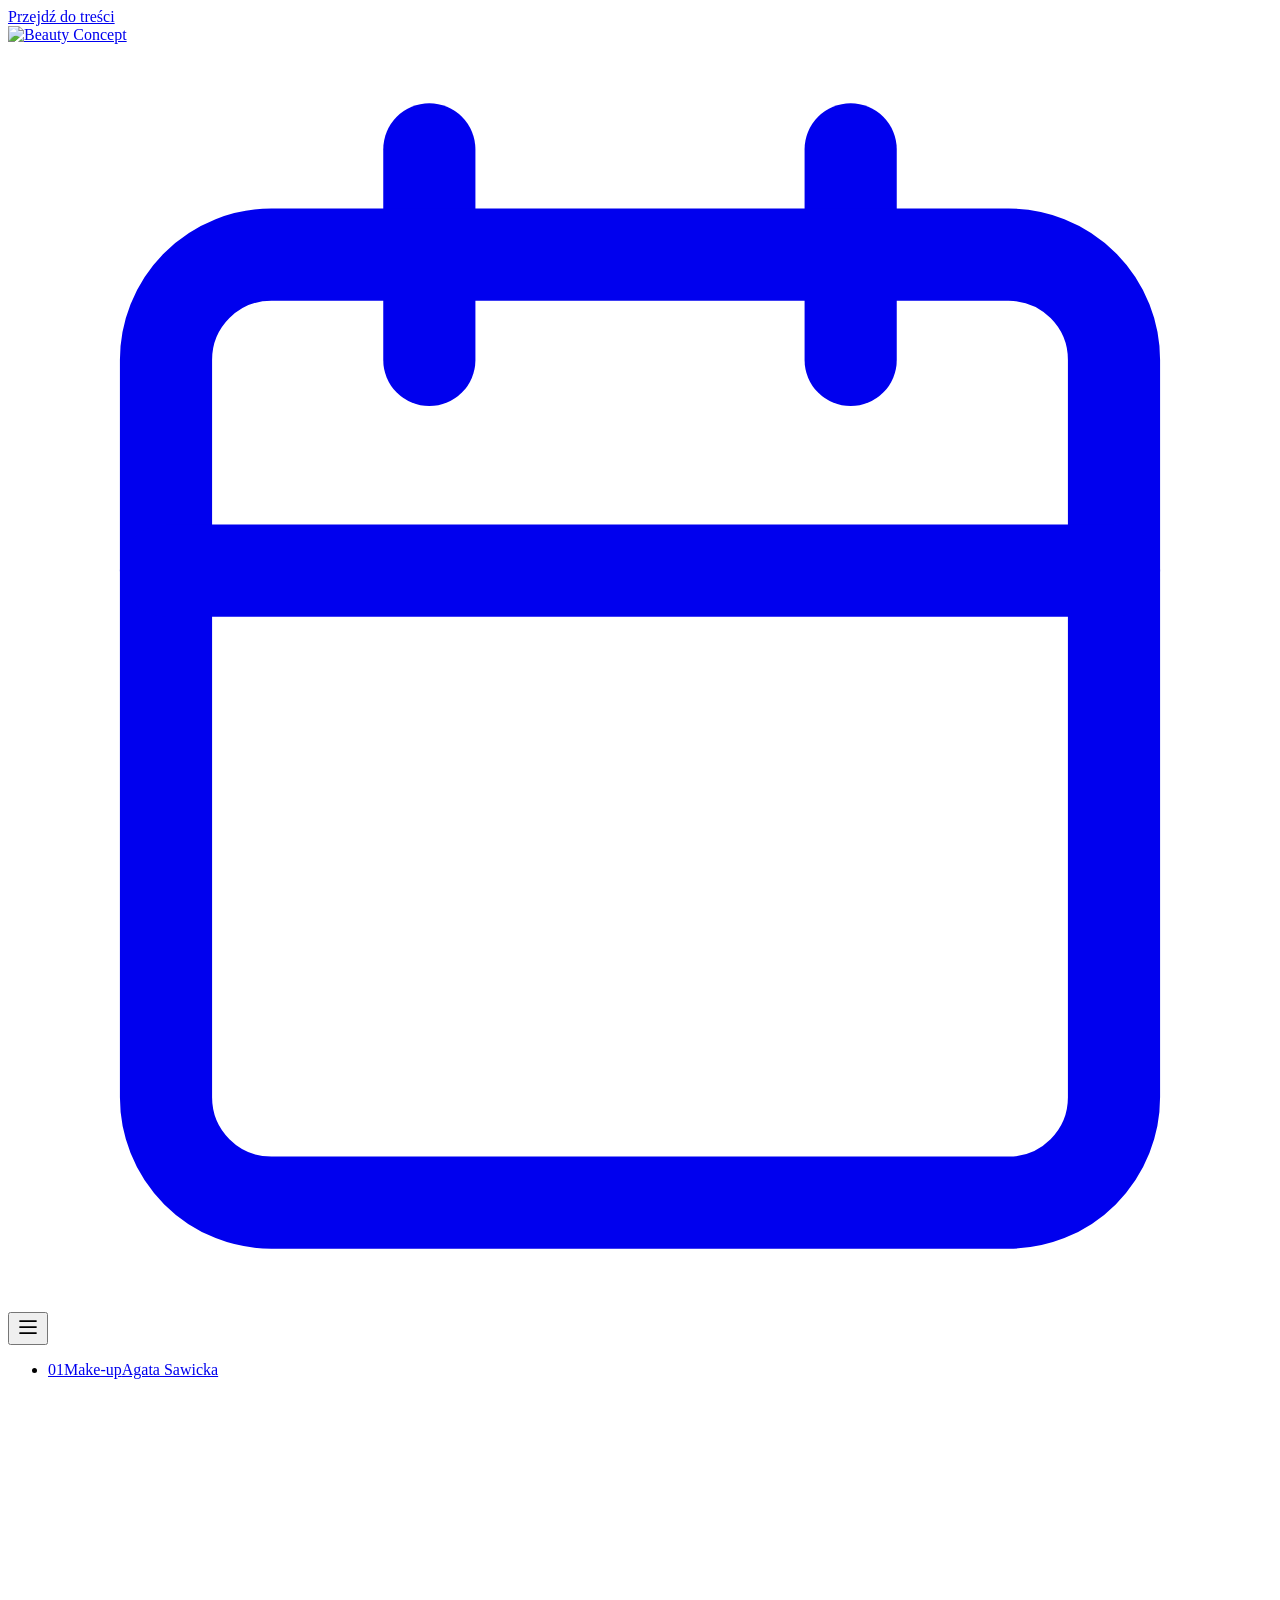
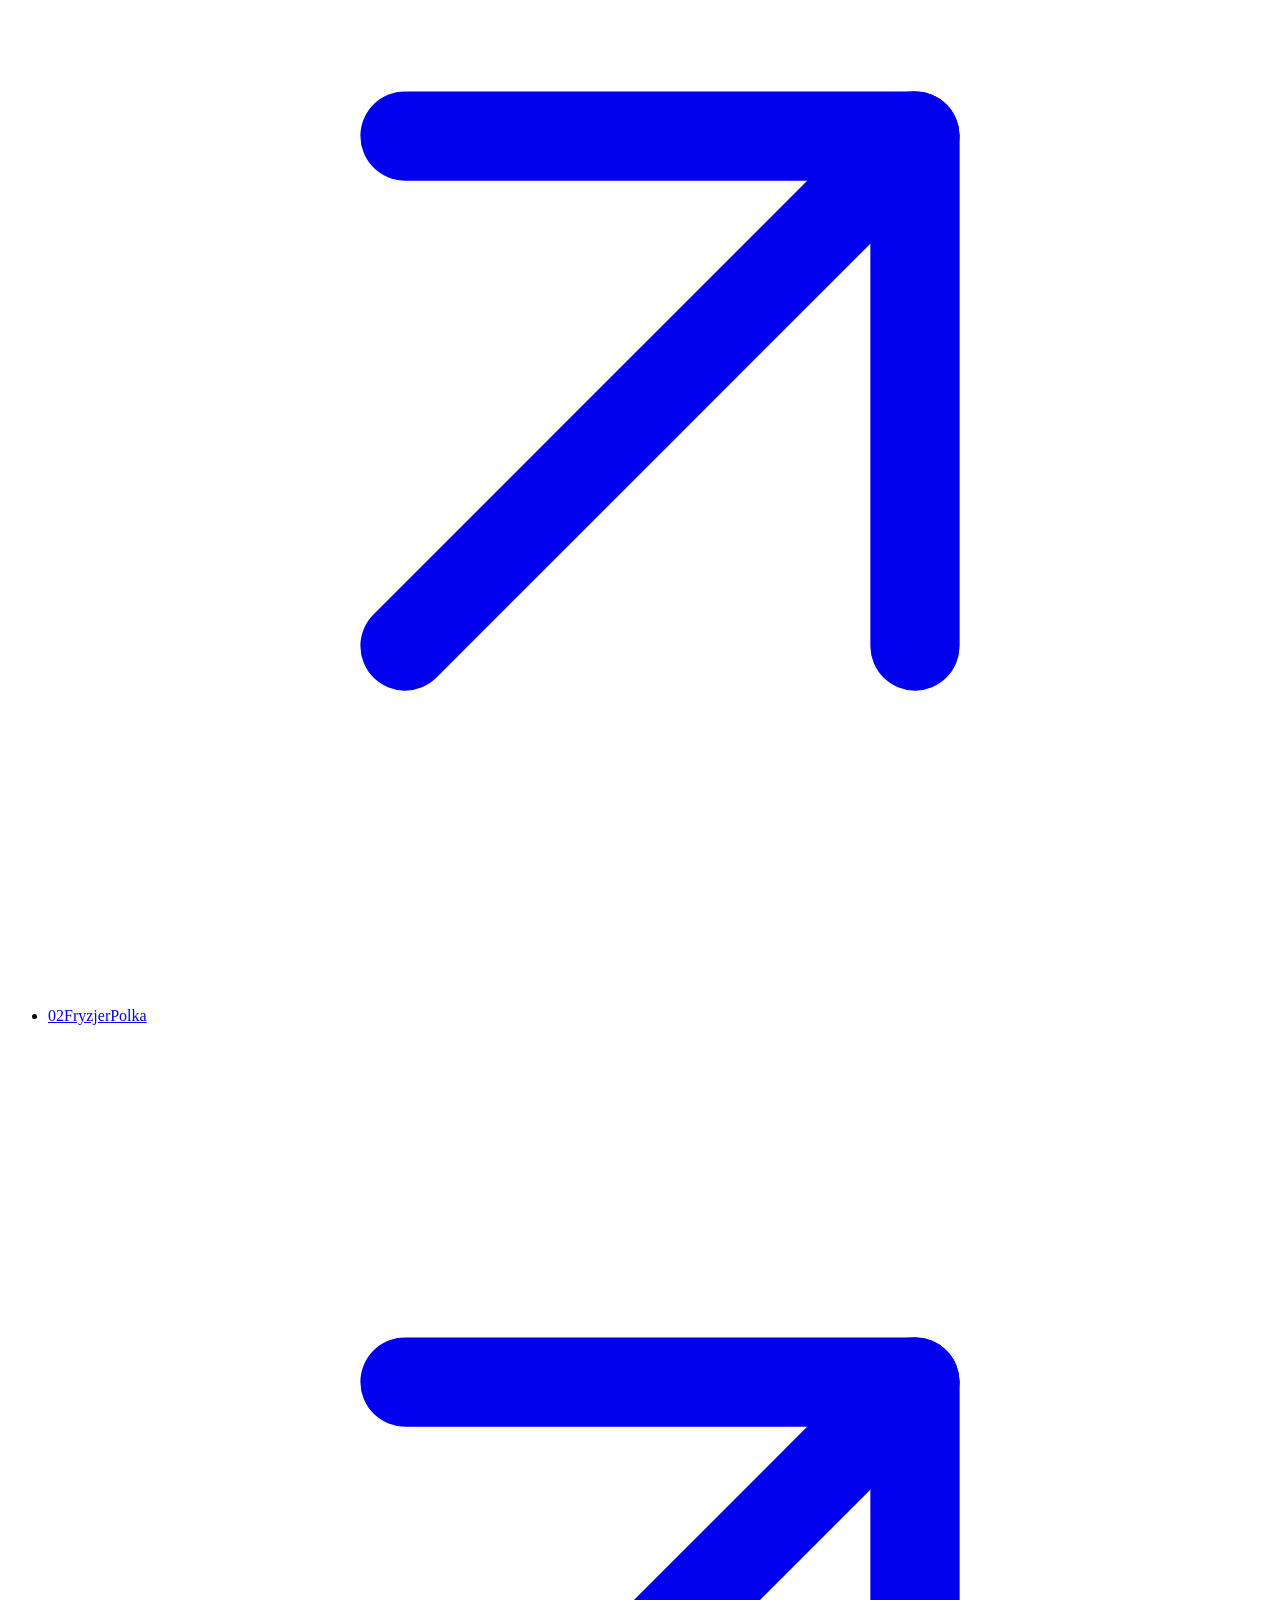
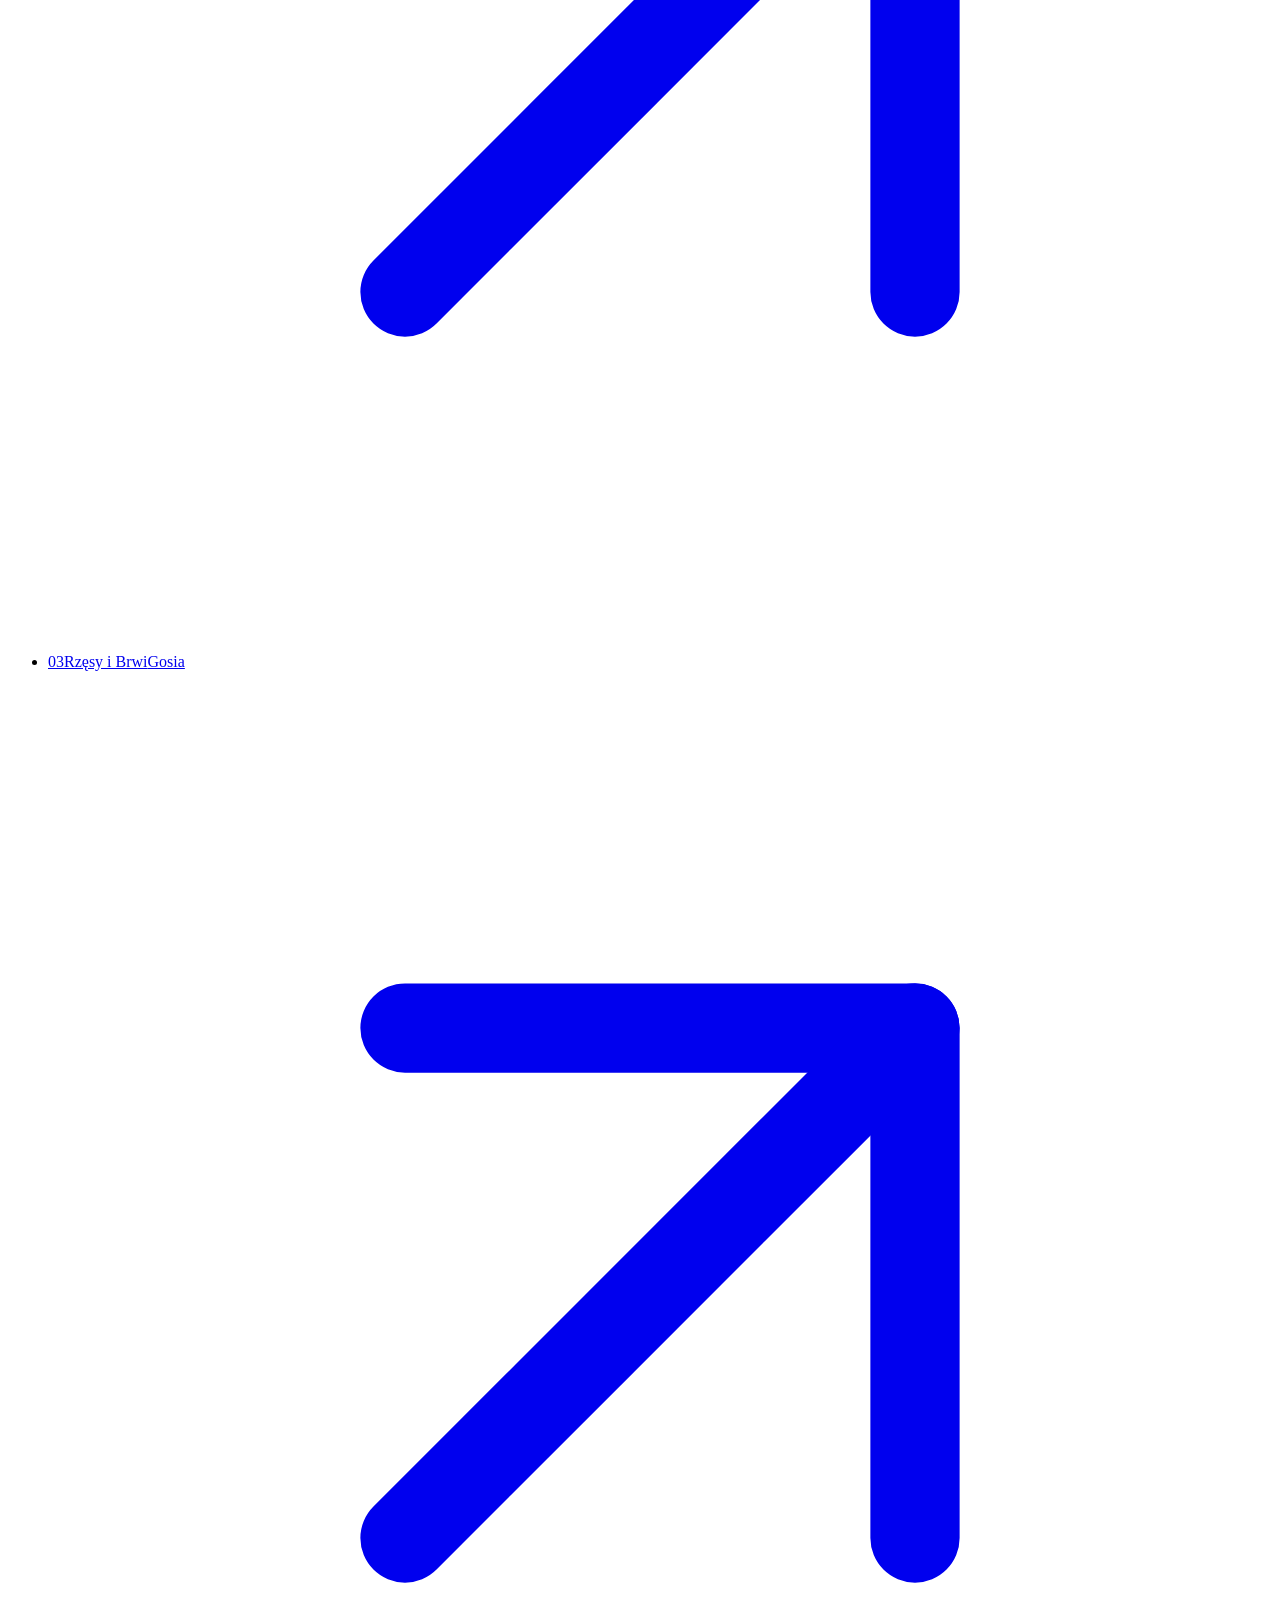
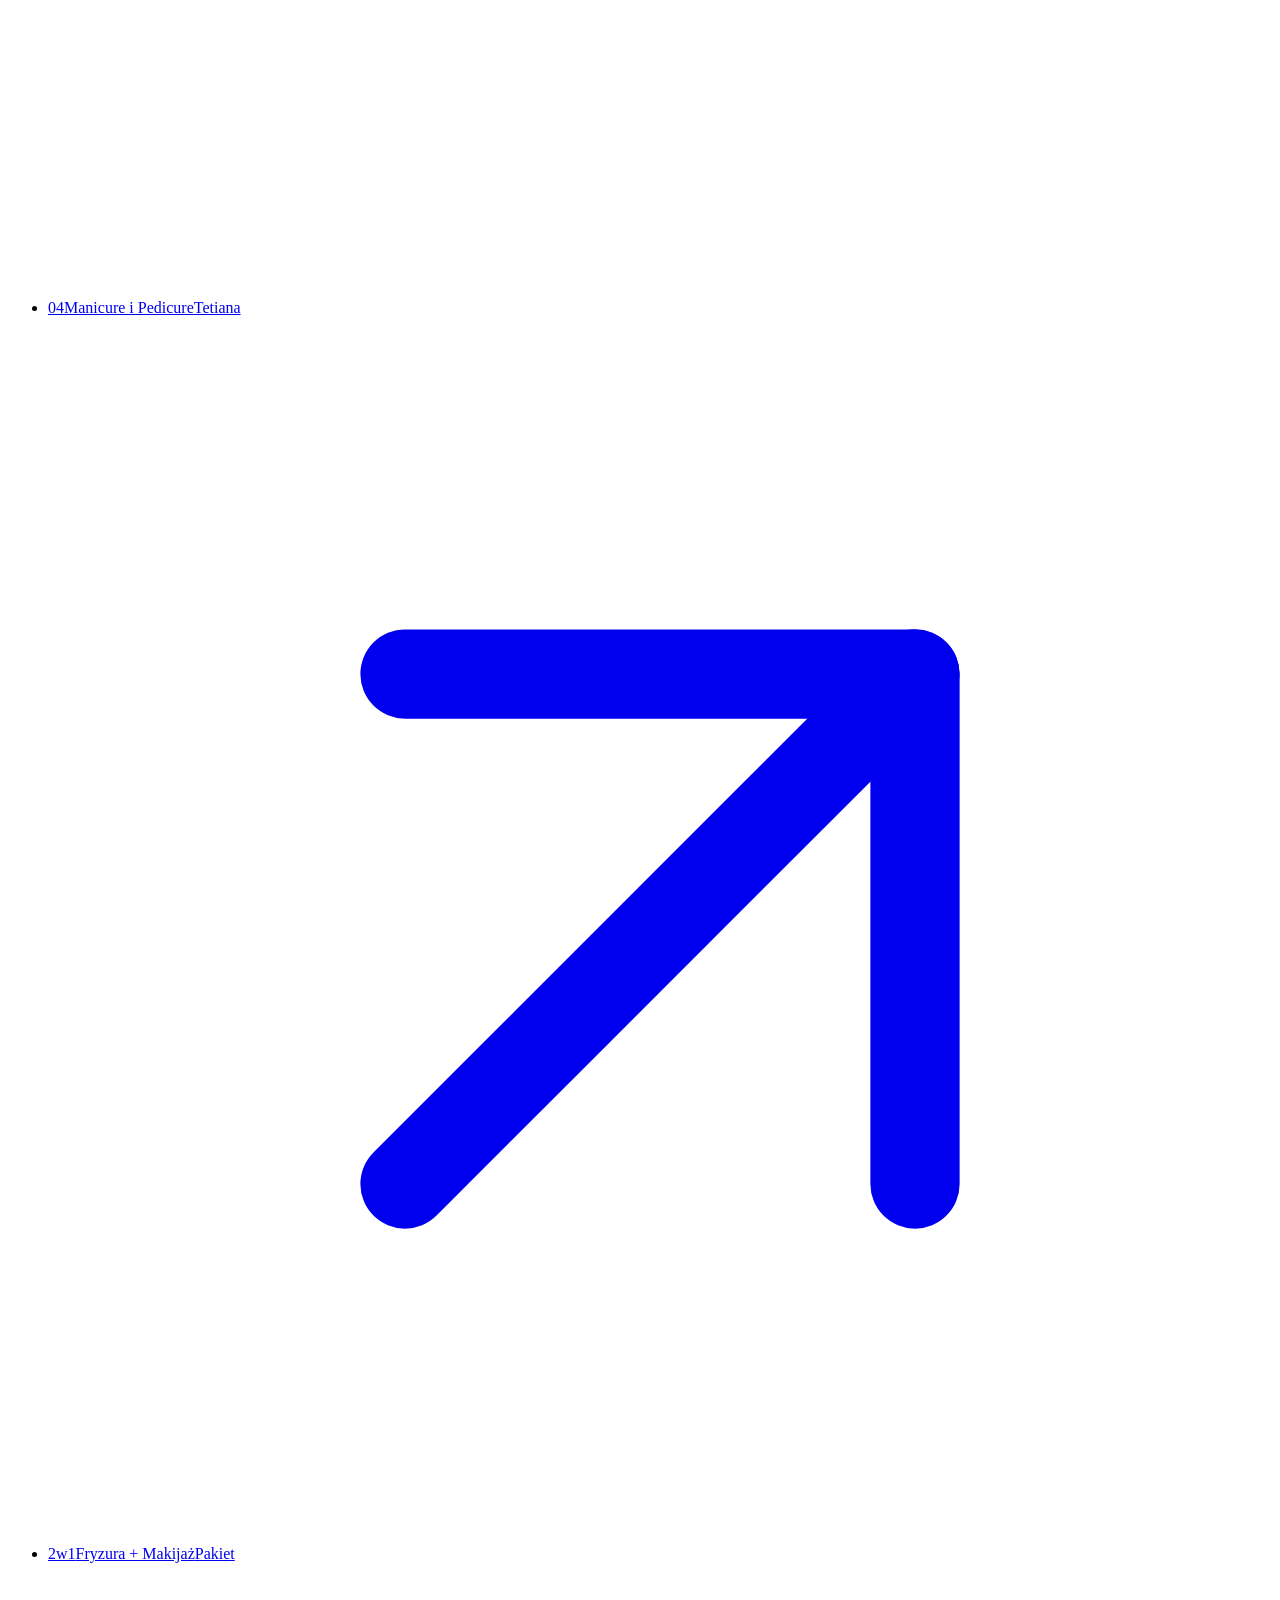
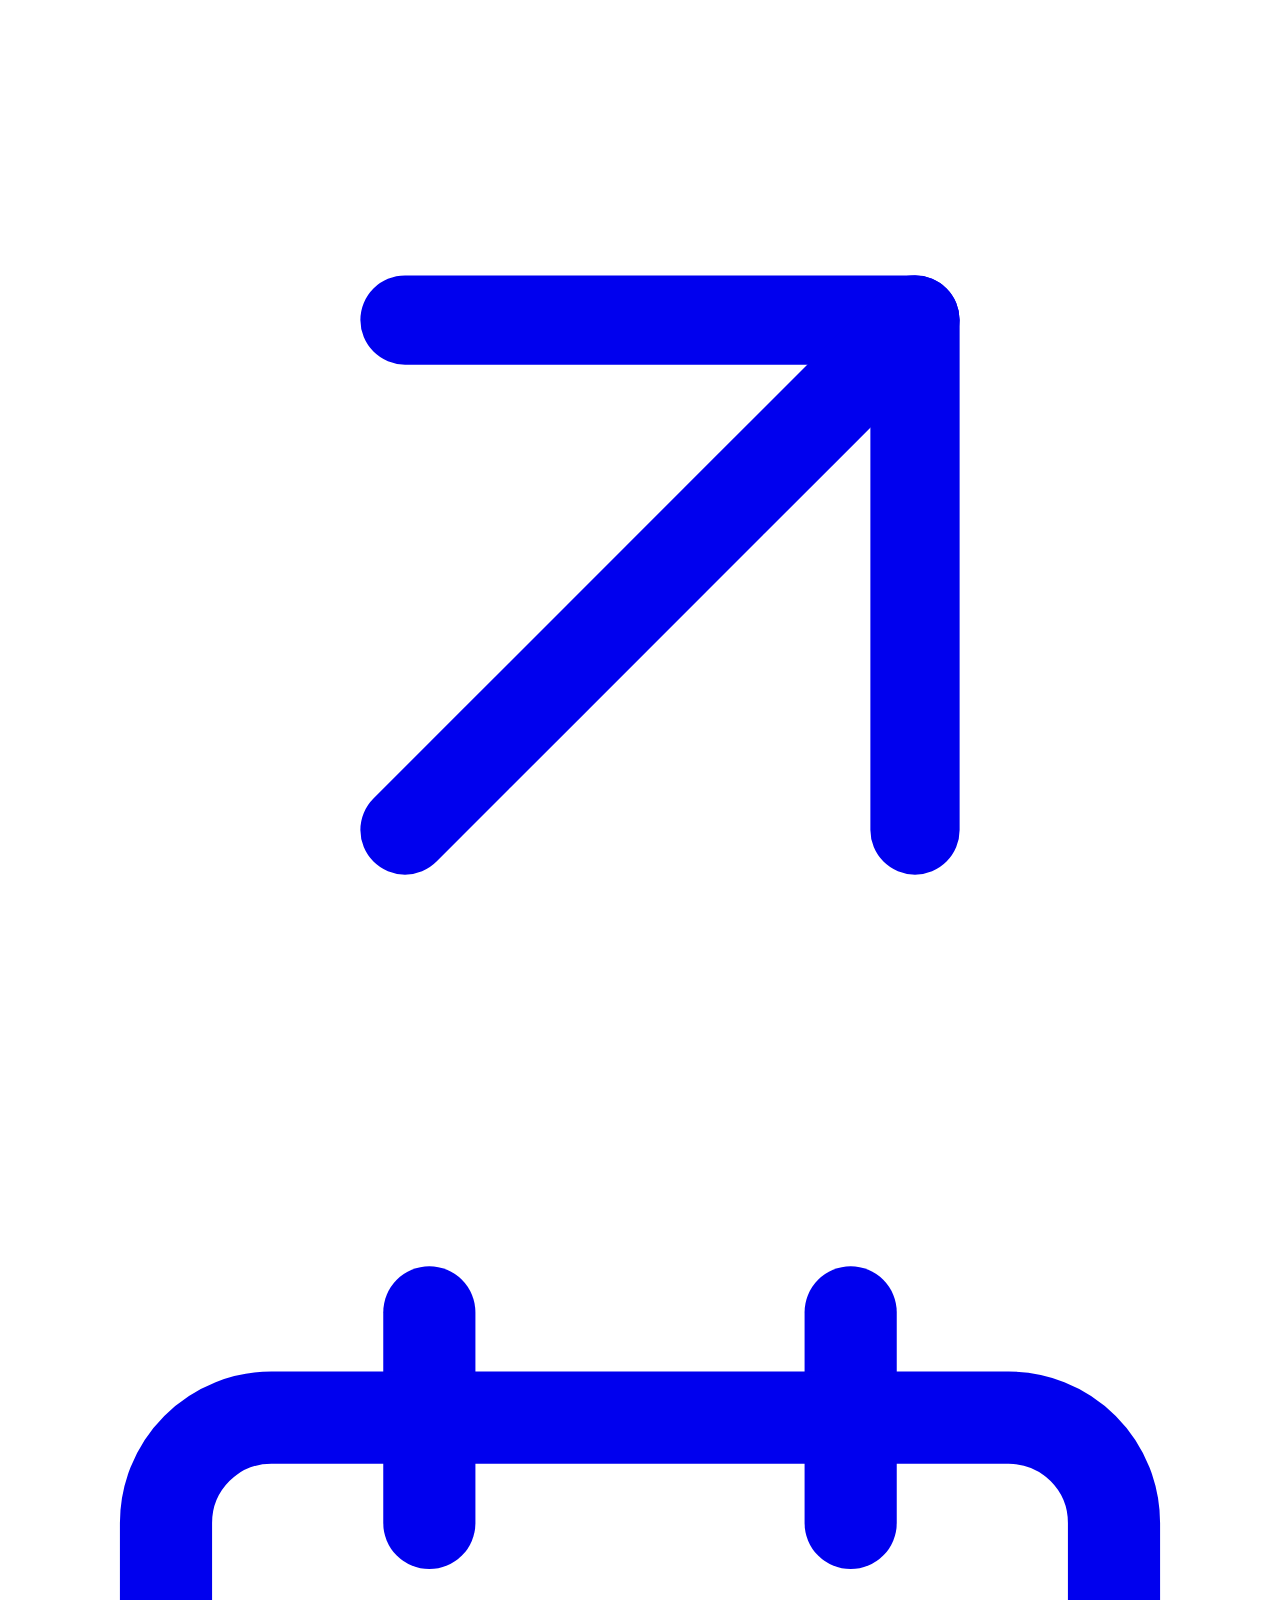
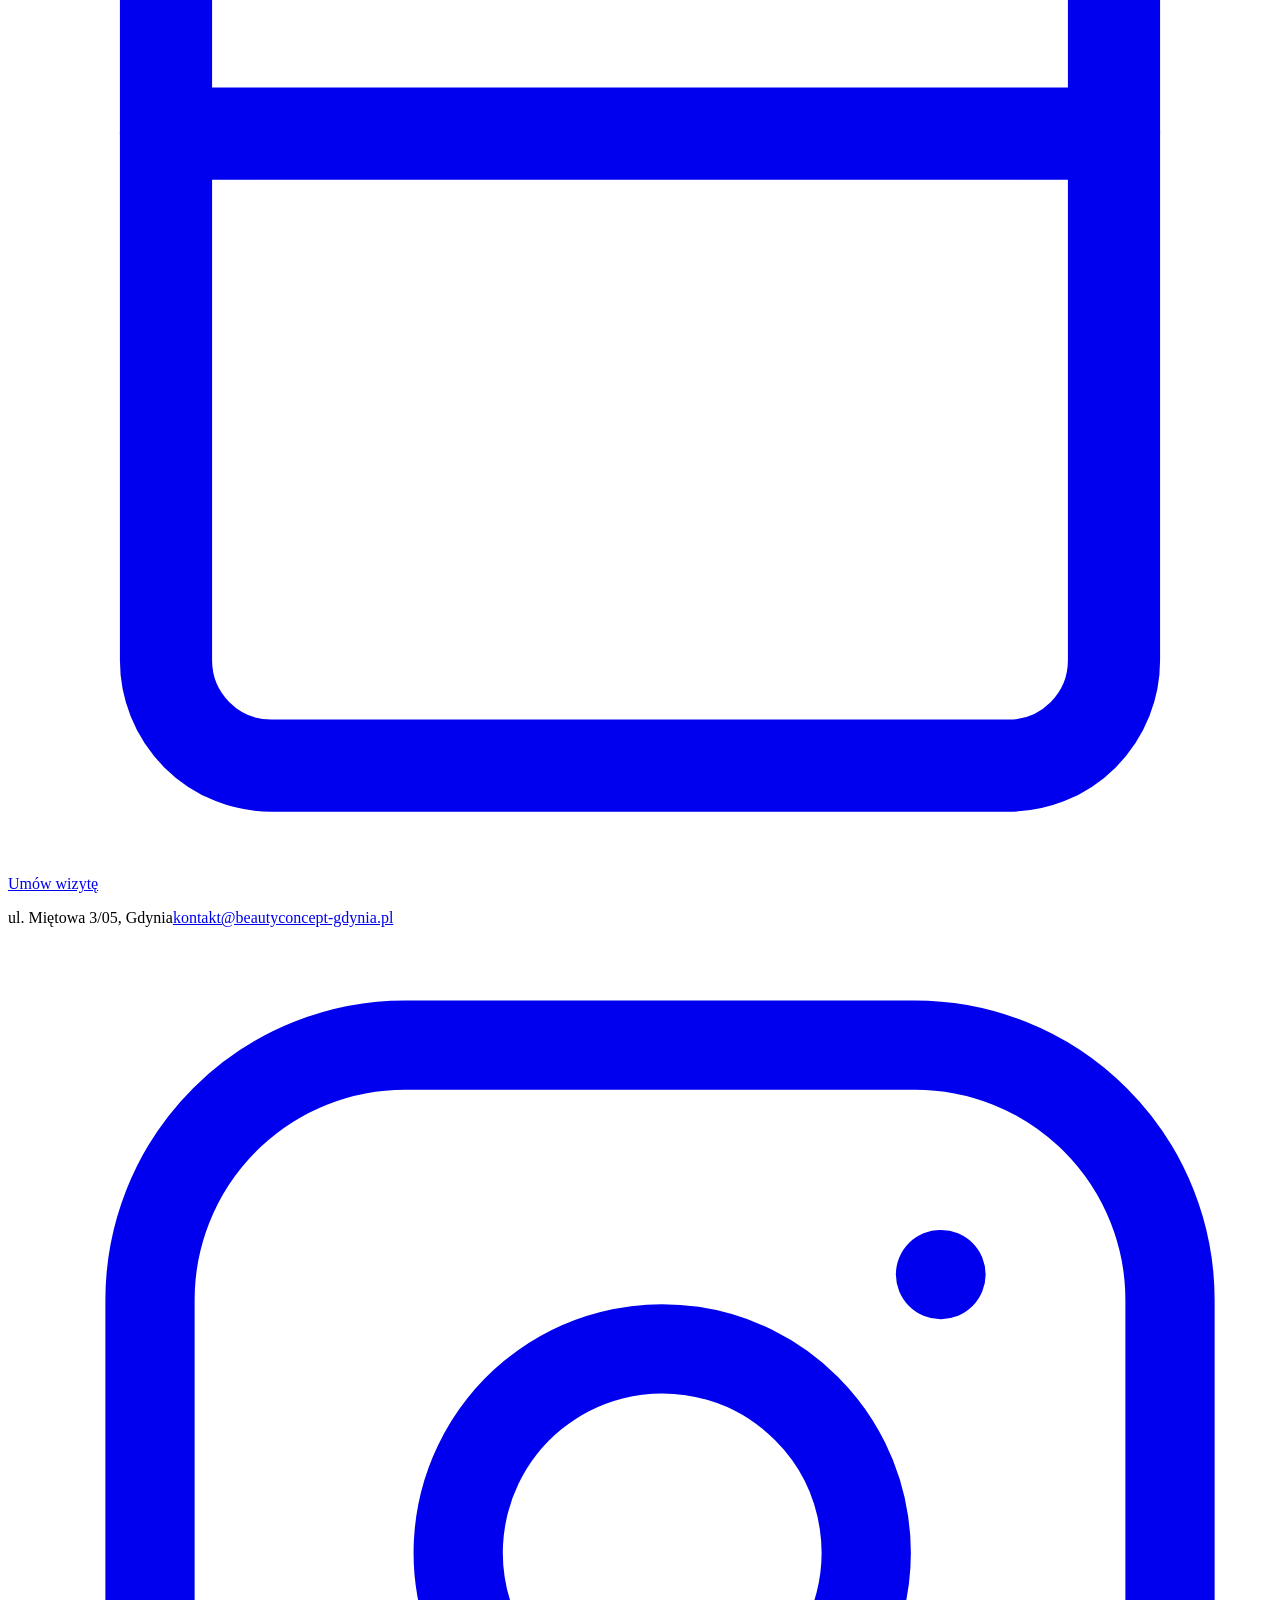
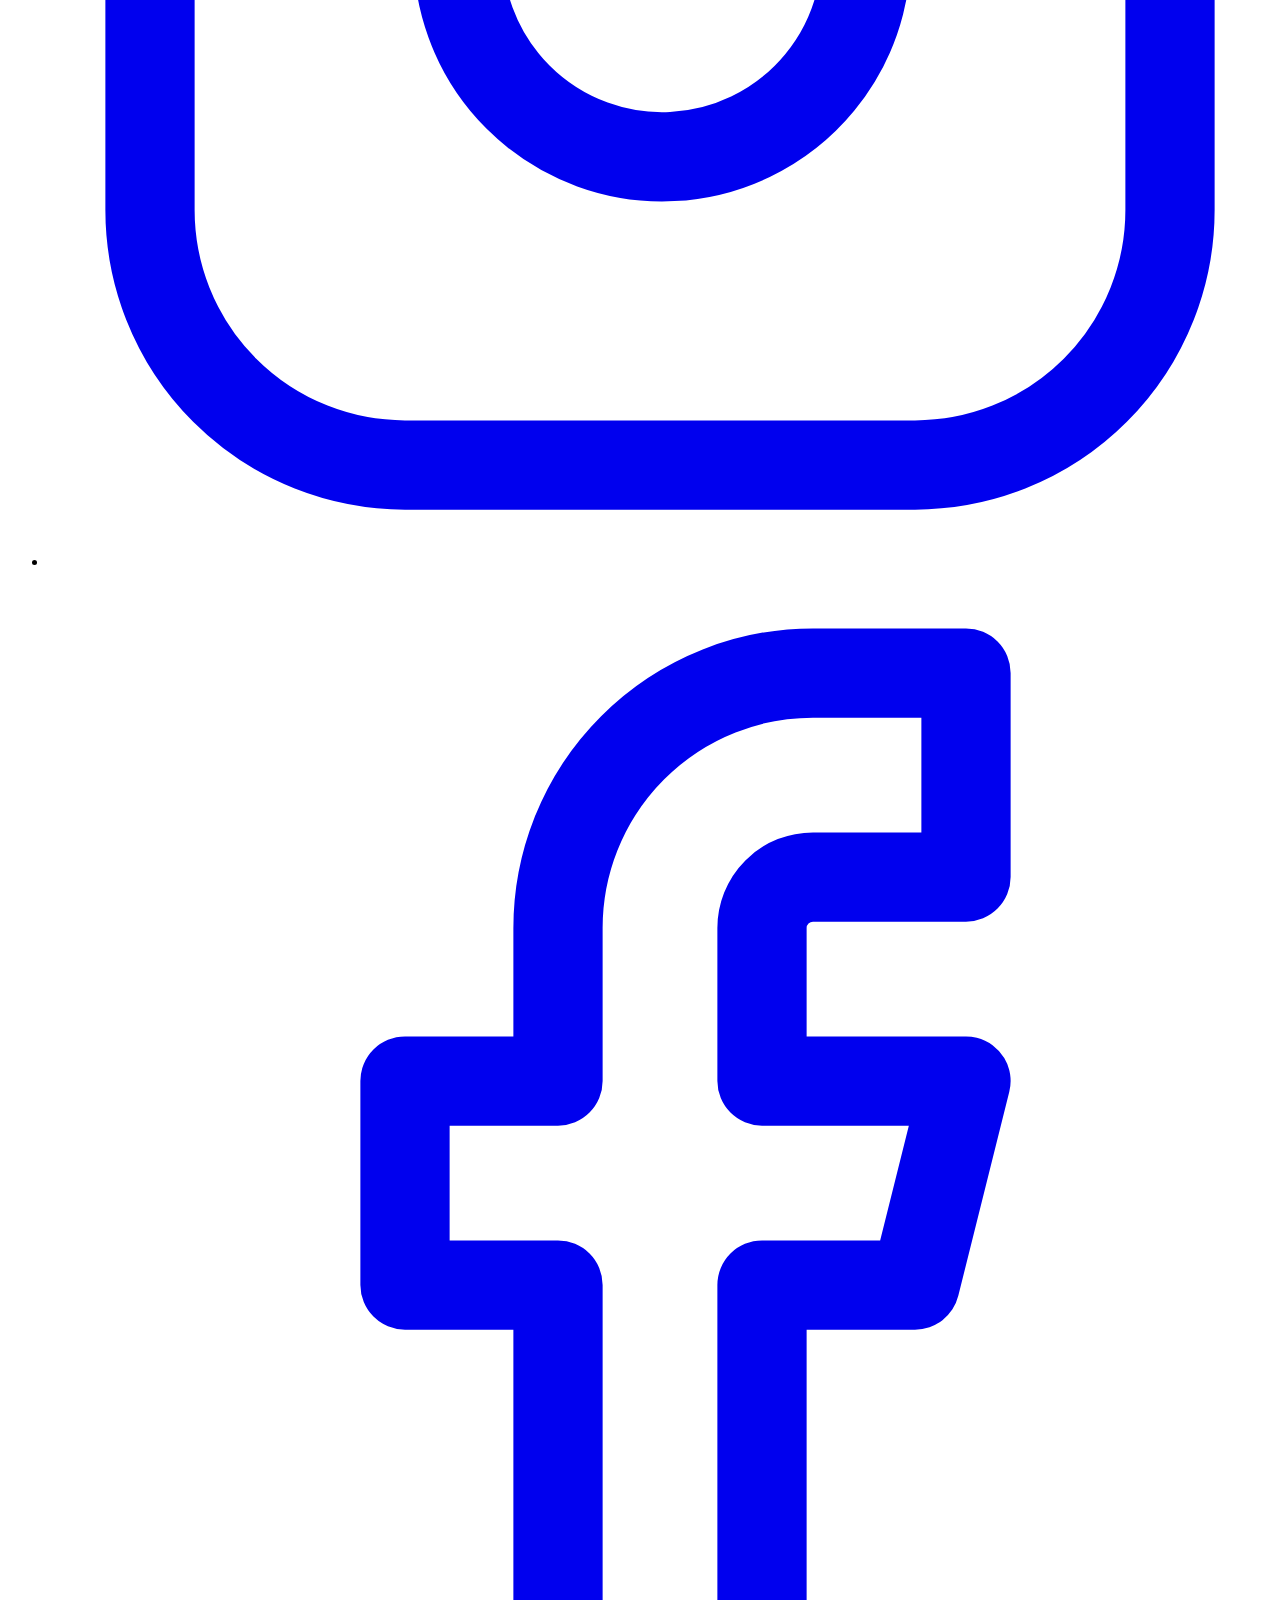
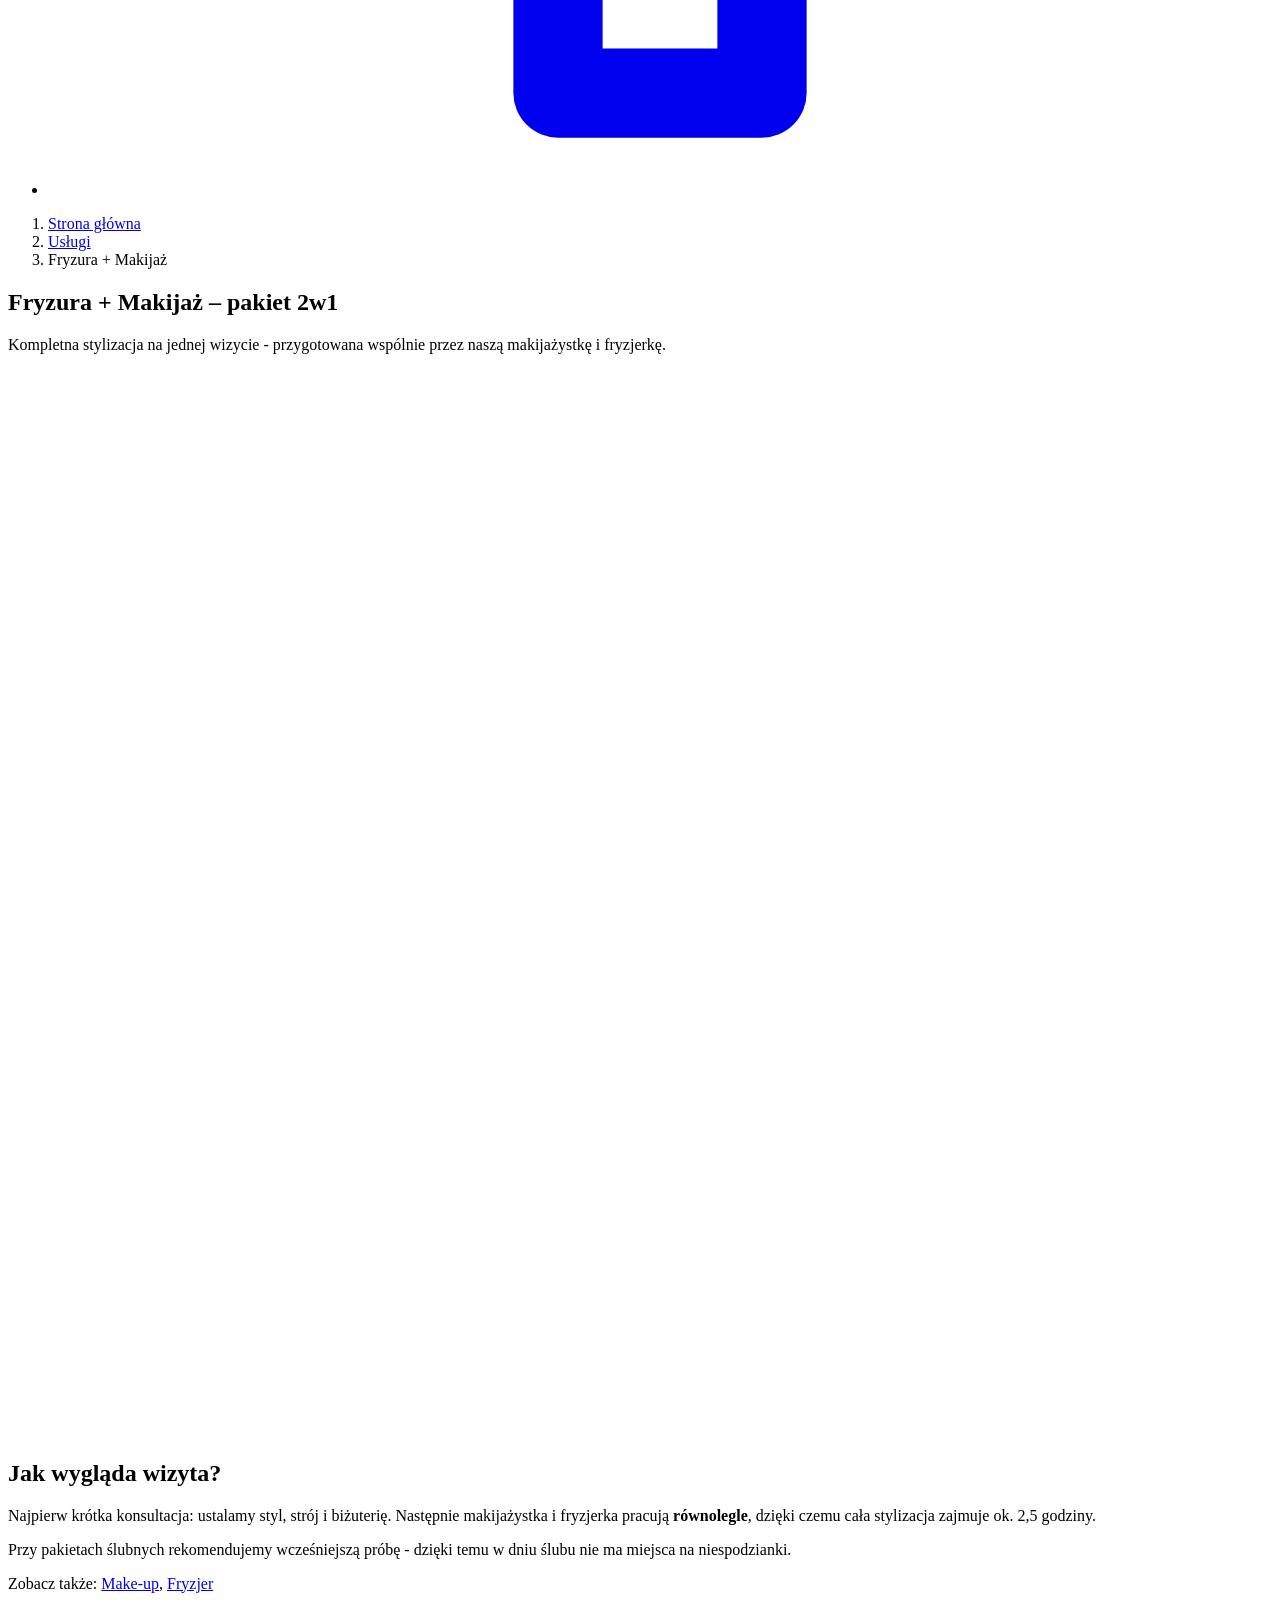
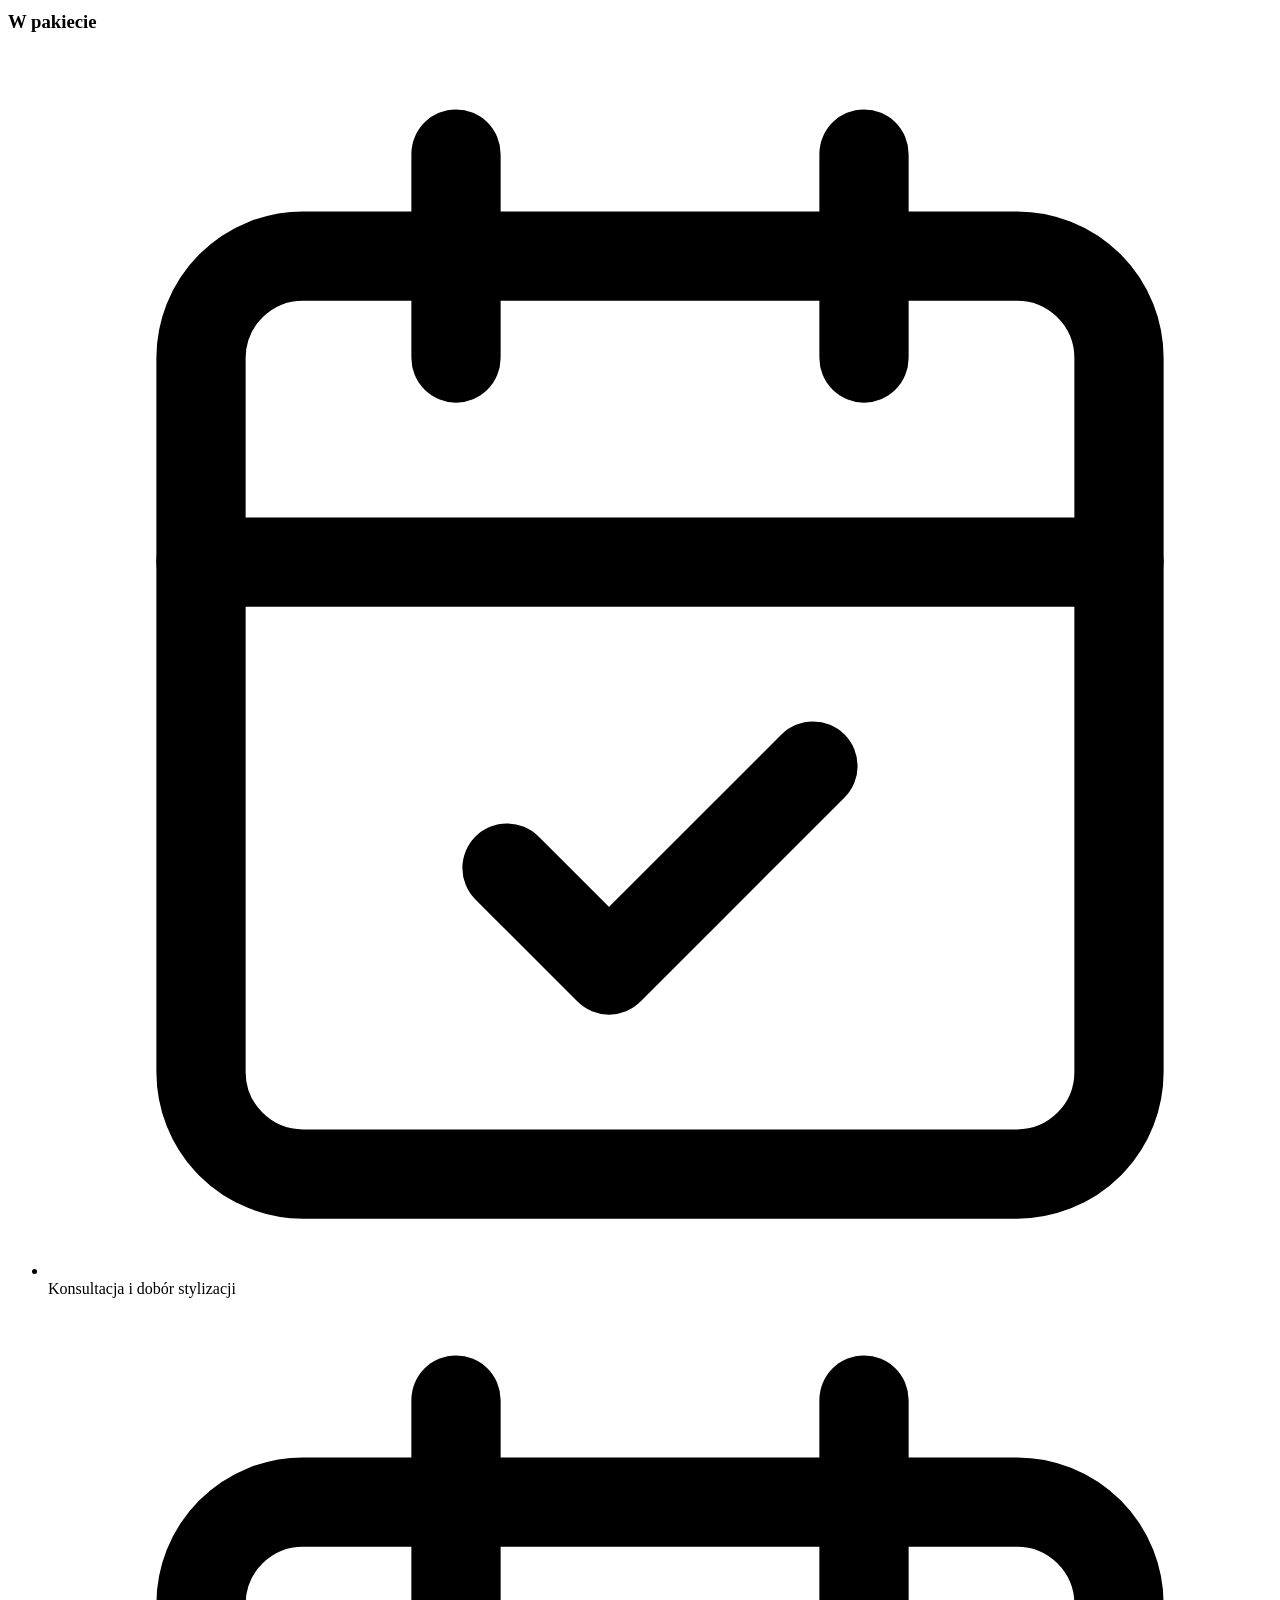
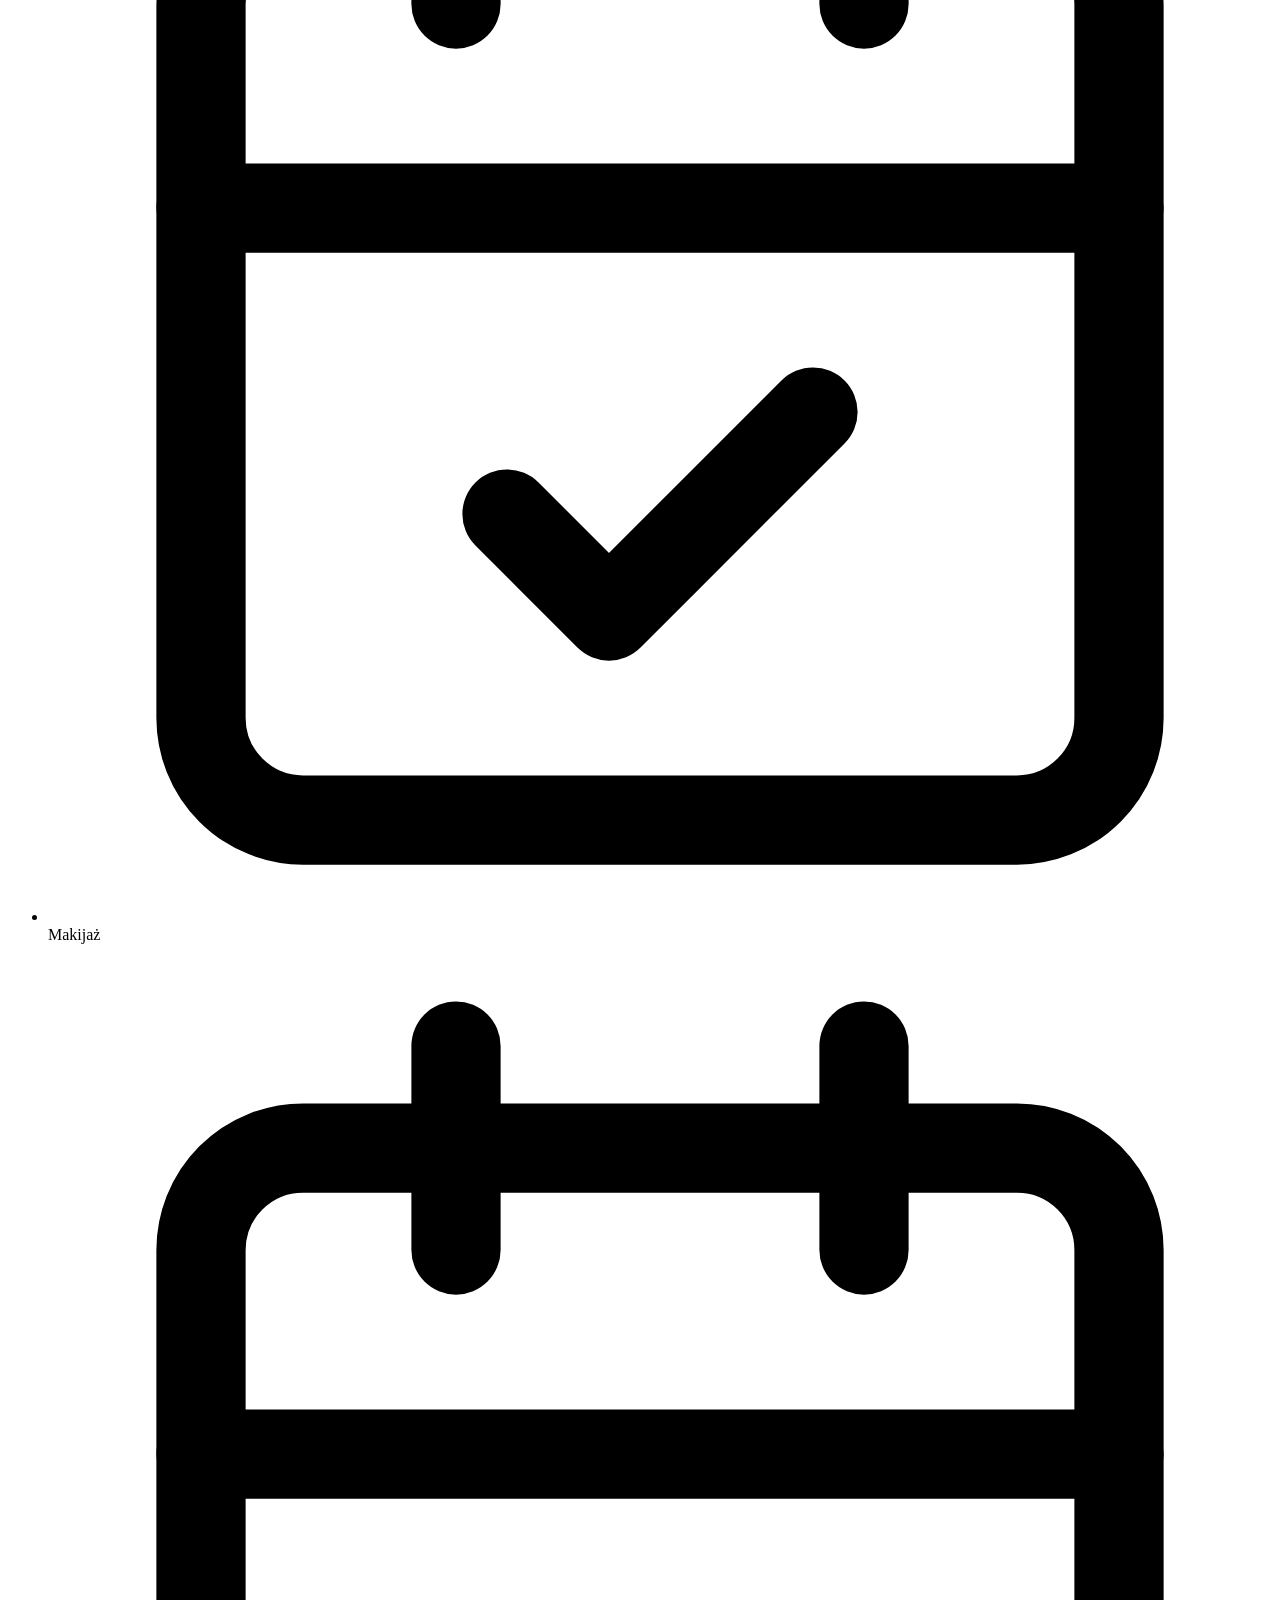
==== 2w1/index.html @ 23bfe738 "Deploy fb4de66d7180fbde8146a1b304559fd3c2091f11 from agatasawickawebsite/beauty-concept-code" ====
<!DOCTYPE html><html lang="pl"><head><meta charset="utf-8"><meta name="viewport" content="width=device-width, initial-scale=1"><title>Fryzura i makijaż 2w1 – pakiet ślubny Gdynia | Beauty Concept</title><meta name="description" content="Pakiet 2w1: makijaż i fryzura podczas jednej wizyty w Gdyni. Warianty dzienny, okolicznościowy, sesyjny i ślubny wraz z cennikiem."><link rel="canonical" href="https://agatasawickawebsite.github.io/beauty-concept-website/2w1/"><meta name="theme-color" content="#FAF7F2"><meta name="referrer" content="strict-origin-when-cross-origin"><link rel="icon" href="/beauty-concept-website/favicon.svg" type="image/svg+xml"><meta name="generator" content="Astro v7.3.5"><meta property="og:type" content="website"><meta property="og:locale" content="pl_PL"><meta property="og:site_name" content="Beauty Concept"><meta property="og:title" content="Fryzura i makijaż 2w1 – pakiet ślubny Gdynia | Beauty Concept"><meta property="og:description" content="Pakiet 2w1: makijaż i fryzura podczas jednej wizyty w Gdyni. Warianty dzienny, okolicznościowy, sesyjny i ślubny wraz z cennikiem."><meta property="og:url" content="https://agatasawickawebsite.github.io/beauty-concept-website/2w1/"><meta property="og:image" content="https://agatasawickawebsite.github.io/beauty-concept-website/_astro/combo.KxzVMi42_USogu.jpg"><meta property="og:image:width" content="1200"><meta property="og:image:height" content="630"><meta property="og:image:alt" content="Panna młoda po stylizacji fryzury i makijażu"><meta name="twitter:card" content="summary_large_image"><meta name="twitter:title" content="Fryzura i makijaż 2w1 – pakiet ślubny Gdynia | Beauty Concept"><meta name="twitter:description" content="Pakiet 2w1: makijaż i fryzura podczas jednej wizyty w Gdyni. Warianty dzienny, okolicznościowy, sesyjny i ślubny wraz z cennikiem."><meta name="twitter:image" content="https://agatasawickawebsite.github.io/beauty-concept-website/_astro/combo.KxzVMi42_USogu.jpg"><meta name="twitter:image:alt" content="Panna młoda po stylizacji fryzury i makijażu"><script type="application/ld+json">{"@context":"https://schema.org","@type":"BeautySalon","@id":"https://agatasawickawebsite.github.io/beauty-concept-website/#salon","name":"Beauty Concept","url":"https://agatasawickawebsite.github.io/beauty-concept-website/","image":"https://agatasawickawebsite.github.io/beauty-concept-website/_astro/combo.KxzVMi42_USogu.jpg","logo":"https://agatasawickawebsite.github.io/beauty-concept-website/_astro/logo.CMg3WvVC_bV2Sc.png","description":"Beauty Concept Gdynia - studio urody na Miętowej: make-up, fryzjer, rzęsy i brwi, manicure i pedicure. Sprawdź ofertę, ceny i umów wizytę przez Booksy.","email":"kontakt@beautyconcept-gdynia.pl","telephone":"+48 502 403 212","address":{"@type":"PostalAddress","streetAddress":"ul. Miętowa 3/05","postalCode":"81-577","addressLocality":"Gdynia","addressCountry":"PL"},"geo":{"@type":"GeoCoordinates","latitude":54.5189,"longitude":18.5305},"openingHoursSpecification":[{"@type":"OpeningHoursSpecification","dayOfWeek":["Monday","Tuesday","Wednesday","Thursday","Friday","Saturday"],"opens":"09:00","closes":"20:00"}],"sameAs":["https://instagram.com/beautyconcept.gdynia","https://facebook.com/beautyconcept.gdynia"]}</script><script type="application/ld+json">{"@context":"https://schema.org","@type":"BreadcrumbList","itemListElement":[{"@type":"ListItem","position":1,"name":"Strona główna","item":"https://agatasawickawebsite.github.io/beauty-concept-website/"},{"@type":"ListItem","position":2,"name":"Usługi","item":"https://agatasawickawebsite.github.io/beauty-concept-website/#uslugi"},{"@type":"ListItem","position":3,"name":"Fryzura + Makijaż"}]}</script><script type="application/ld+json">{"@context":"https://schema.org","@type":"Service","name":"Fryzura + Makijaż – pakiet 2w1","description":"Pakiet 2w1: makijaż i fryzura podczas jednej wizyty w Gdyni. Warianty dzienny, okolicznościowy, sesyjny i ślubny wraz z cennikiem.","url":"https://agatasawickawebsite.github.io/beauty-concept-website/2w1/","provider":{"@type":"BeautySalon","name":"Beauty Concept"},"hasOfferCatalog":{"@type":"OfferCatalog","name":"Fryzura + Makijaż – pakiet 2w1","itemListElement":[{"@type":"OfferCatalog","name":"Fryzura + Makijaż – pakiet 2w1","itemListElement":[{"@type":"Offer","itemOffered":{"@type":"Service","name":"Pakiet dzienny","description":"makijaż dzienny + modelowanie / fale"},"priceCurrency":"PLN","price":390},{"@type":"Offer","itemOffered":{"@type":"Service","name":"Pakiet okolicznościowy","description":"makijaż okolicznościowy + upięcie"},"priceCurrency":"PLN","price":520},{"@type":"Offer","itemOffered":{"@type":"Service","name":"Pakiet sesyjny","description":"makijaż do zdjęć + stylizacja fryzury"},"priceCurrency":"PLN","price":590},{"@type":"Offer","itemOffered":{"@type":"Service","name":"Pakiet ślubny","description":"makijaż i fryzura ślubna + próby obu usług"},"priceCurrency":"PLN","price":1150},{"@type":"Offer","itemOffered":{"@type":"Service","name":"Pakiet ślubny bez prób","description":"makijaż i fryzura ślubna w dniu ślubu"},"priceCurrency":"PLN","price":850}]}]}}</script><!-- Client-side page swaps with a same-document view transition (cross-fade + card photo
         morph, see motion.css / morph.ts). Browsers without the API just swap the page. --><meta name="astro-view-transitions-enabled" content="true"><meta name="astro-view-transitions-fallback" content="swap"><script type="module" src="/beauty-concept-website/_astro/ClientRouter.astro_astro_type_script_index_0_lang.C0MNin66.js"></script><!-- Pages can add <link rel="preload" as="image"> for the LCP image etc. --><link rel="stylesheet" href="/beauty-concept-website/_astro/BaseLayout.D2fgF2-q.css"><link rel="stylesheet" href="/beauty-concept-website/_astro/jsonld.DG84WxP1.css"><link rel="stylesheet" href="/beauty-concept-website/_astro/index.C2mpkCWO.css"><script type="module" src="/beauty-concept-website/_astro/page.DJ1T1J6G.js"></script></head><body><a class="skip-link" href="#main">Przejdź do treści</a><header class="site-header" data-astro-cid-nen7h5rs><div class="site-header__bar" data-astro-cid-nen7h5rs><div class="site-header__inner" data-astro-cid-nen7h5rs><a class="site-header__brand" href="/beauty-concept-website/" data-astro-cid-nen7h5rs><img src="/beauty-concept-website/_astro/logo.CMg3WvVC_duEmP.webp" srcset="/beauty-concept-website/_astro/logo.CMg3WvVC_duEmP.webp 1x, /beauty-concept-website/_astro/logo.CMg3WvVC_2ezw6c.webp 2x" alt="Beauty Concept" loading="eager" fetchpriority="high" decoding="sync" width="150" height="42"></a><div class="site-header__actions" data-astro-cid-nen7h5rs><a class="site-header__book" href="/beauty-concept-website/#uslugi" aria-label="Umów wizytę" data-astro-cid-nen7h5rs><svg xmlns="http://www.w3.org/2000/svg" viewBox="0 0 24 24" fill="none" stroke="currentColor" stroke-width="1.75" stroke-linecap="round" stroke-linejoin="round" aria-hidden="true" focusable="false"><path d="M8 2v4"></path><path d="M16 2v4"></path><rect width="18" height="18" x="3" y="4" rx="2"></rect><path d="M3 10h18"></path></svg></a><button type="button" class="nav-toggle" aria-expanded="false" aria-controls="site-nav" data-label-open="Otwórz menu" data-label-close="Zamknij menu" aria-label="Otwórz menu" data-astro-cid-nen7h5rs><svg viewBox="0 0 24 24" width="24" height="24" fill="none" stroke="currentColor" stroke-width="1.75" stroke-linecap="round" aria-hidden="true" focusable="false" data-astro-cid-nen7h5rs><path class="nav-toggle__line nav-toggle__line--top" d="M4 6h16" data-astro-cid-nen7h5rs></path><path class="nav-toggle__line nav-toggle__line--mid" d="M4 12h16" data-astro-cid-nen7h5rs></path><path class="nav-toggle__line nav-toggle__line--bottom" d="M4 18h16" data-astro-cid-nen7h5rs></path></svg></button></div><div class="site-nav" id="site-nav" style="--n: 5" data-astro-cid-nen7h5rs><nav aria-label="Menu główne" data-astro-cid-nen7h5rs><ul class="site-nav__list" data-astro-cid-nen7h5rs><li style="--i: 0" data-astro-cid-nen7h5rs><a href="/beauty-concept-website/make-up/" data-astro-cid-nen7h5rs><span class="site-nav__num" aria-hidden="true" data-astro-cid-nen7h5rs>01</span><span class="site-nav__text" data-astro-cid-nen7h5rs><span class="site-nav__label" data-astro-cid-nen7h5rs>Make-up</span><span class="site-nav__sub" data-astro-cid-nen7h5rs>Agata Sawicka</span></span><svg xmlns="http://www.w3.org/2000/svg" viewBox="0 0 24 24" fill="none" stroke="currentColor" stroke-width="1.75" stroke-linecap="round" stroke-linejoin="round" aria-hidden="true" focusable="false" class="site-nav__arrow"><path d="M7 7h10v10"></path><path d="M7 17 17 7"></path></svg></a></li><li style="--i: 1" data-astro-cid-nen7h5rs><a href="/beauty-concept-website/fryzjer/" data-astro-cid-nen7h5rs><span class="site-nav__num" aria-hidden="true" data-astro-cid-nen7h5rs>02</span><span class="site-nav__text" data-astro-cid-nen7h5rs><span class="site-nav__label" data-astro-cid-nen7h5rs>Fryzjer</span><span class="site-nav__sub" data-astro-cid-nen7h5rs>Polka</span></span><svg xmlns="http://www.w3.org/2000/svg" viewBox="0 0 24 24" fill="none" stroke="currentColor" stroke-width="1.75" stroke-linecap="round" stroke-linejoin="round" aria-hidden="true" focusable="false" class="site-nav__arrow"><path d="M7 7h10v10"></path><path d="M7 17 17 7"></path></svg></a></li><li style="--i: 2" data-astro-cid-nen7h5rs><a href="/beauty-concept-website/rzesy-i-brwi/" data-astro-cid-nen7h5rs><span class="site-nav__num" aria-hidden="true" data-astro-cid-nen7h5rs>03</span><span class="site-nav__text" data-astro-cid-nen7h5rs><span class="site-nav__label" data-astro-cid-nen7h5rs>Rzęsy i Brwi</span><span class="site-nav__sub" data-astro-cid-nen7h5rs>Gosia</span></span><svg xmlns="http://www.w3.org/2000/svg" viewBox="0 0 24 24" fill="none" stroke="currentColor" stroke-width="1.75" stroke-linecap="round" stroke-linejoin="round" aria-hidden="true" focusable="false" class="site-nav__arrow"><path d="M7 7h10v10"></path><path d="M7 17 17 7"></path></svg></a></li><li style="--i: 3" data-astro-cid-nen7h5rs><a href="/beauty-concept-website/manicure-i-pedicure/" data-astro-cid-nen7h5rs><span class="site-nav__num" aria-hidden="true" data-astro-cid-nen7h5rs>04</span><span class="site-nav__text" data-astro-cid-nen7h5rs><span class="site-nav__label" data-astro-cid-nen7h5rs>Manicure i Pedicure</span><span class="site-nav__sub" data-astro-cid-nen7h5rs>Tetiana</span></span><svg xmlns="http://www.w3.org/2000/svg" viewBox="0 0 24 24" fill="none" stroke="currentColor" stroke-width="1.75" stroke-linecap="round" stroke-linejoin="round" aria-hidden="true" focusable="false" class="site-nav__arrow"><path d="M7 7h10v10"></path><path d="M7 17 17 7"></path></svg></a></li><li style="--i: 4" data-astro-cid-nen7h5rs><a href="/beauty-concept-website/2w1/" aria-current="page" data-astro-cid-nen7h5rs><span class="site-nav__num" aria-hidden="true" data-astro-cid-nen7h5rs>2w1</span><span class="site-nav__text" data-astro-cid-nen7h5rs><span class="site-nav__label" data-astro-cid-nen7h5rs>Fryzura + Makijaż</span><span class="site-nav__sub" data-astro-cid-nen7h5rs>Pakiet</span></span><svg xmlns="http://www.w3.org/2000/svg" viewBox="0 0 24 24" fill="none" stroke="currentColor" stroke-width="1.75" stroke-linecap="round" stroke-linejoin="round" aria-hidden="true" focusable="false" class="site-nav__arrow"><path d="M7 7h10v10"></path><path d="M7 17 17 7"></path></svg></a></li></ul></nav><div class="site-nav__bottom" data-astro-cid-nen7h5rs><a class="btn btn--primary site-nav__cta" href="/beauty-concept-website/#uslugi" data-astro-cid-nen7h5rs><svg xmlns="http://www.w3.org/2000/svg" viewBox="0 0 24 24" fill="none" stroke="currentColor" stroke-width="1.75" stroke-linecap="round" stroke-linejoin="round" aria-hidden="true" focusable="false"><path d="M8 2v4"></path><path d="M16 2v4"></path><rect width="18" height="18" x="3" y="4" rx="2"></rect><path d="M3 10h18"></path></svg>Umów wizytę</a><div class="site-nav__contact" data-astro-cid-nen7h5rs><p class="site-nav__address" data-astro-cid-nen7h5rs><span data-astro-cid-nen7h5rs>ul. Miętowa 3/05, Gdynia</span><a href="mailto:kontakt@beautyconcept-gdynia.pl" data-astro-cid-nen7h5rs>kontakt@beautyconcept-gdynia.pl</a></p><ul class="socials socials--on-light" data-astro-cid-y2qsmizv><li data-astro-cid-y2qsmizv><a href="https://instagram.com/beautyconcept.gdynia" target="_blank" rel="noopener noreferrer" aria-label="Instagram (otwiera się w nowej karcie)" data-astro-cid-y2qsmizv><svg xmlns="http://www.w3.org/2000/svg" viewBox="0 0 24 24" fill="none" stroke="currentColor" stroke-width="1.75" stroke-linecap="round" stroke-linejoin="round" aria-hidden="true" focusable="false"><rect width="20" height="20" x="2" y="2" rx="5" ry="5"></rect><path d="M16 11.37A4 4 0 1 1 12.63 8 4 4 0 0 1 16 11.37z"></path><line x1="17.5" x2="17.51" y1="6.5" y2="6.5"></line></svg></a></li><li data-astro-cid-y2qsmizv><a href="https://facebook.com/beautyconcept.gdynia" target="_blank" rel="noopener noreferrer" aria-label="Facebook (otwiera się w nowej karcie)" data-astro-cid-y2qsmizv><svg xmlns="http://www.w3.org/2000/svg" viewBox="0 0 24 24" fill="none" stroke="currentColor" stroke-width="1.75" stroke-linecap="round" stroke-linejoin="round" aria-hidden="true" focusable="false"><path d="M18 2h-3a5 5 0 0 0-5 5v3H7v4h3v8h4v-8h3l1-4h-4V7a1 1 0 0 1 1-1h3z"></path></svg></a></li></ul></div></div></div></div></div></header><noscript><style>
    .nav-toggle {
      display: none !important;
    }
    @media (max-width: 1099px) {
      .site-nav {
        display: flex !important;
        position: static;
        height: auto;
      }
      .site-nav,
      .site-nav * {
        visibility: visible !important;
        clip-path: none !important;
        opacity: 1 !important;
        translate: none !important;
      }
    }
  </style></noscript><script type="module" src="/beauty-concept-website/_astro/Header.astro_astro_type_script_index_0_lang.DmN_TpCy.js"></script><main id="main" tabindex="-1"><section class="hero" data-astro-cid-5yimemiz><div class="container hero__inner" data-astro-cid-5yimemiz><nav class="breadcrumbs" aria-label="Ścieżka nawigacji" data-astro-cid-vx4iavld><ol data-astro-cid-vx4iavld><li data-astro-cid-vx4iavld><a href="/beauty-concept-website/" data-astro-cid-vx4iavld>Strona główna</a></li><li data-astro-cid-vx4iavld><a href="/beauty-concept-website/#uslugi" data-astro-cid-vx4iavld>Usługi</a></li><li data-astro-cid-vx4iavld><span aria-current="page" data-astro-cid-vx4iavld>Fryzura + Makijaż</span></li></ol></nav><h1 class="hero__title" data-astro-cid-5yimemiz>Fryzura + Makijaż – pakiet 2w1</h1><p class="hero__lead" data-astro-cid-5yimemiz>Kompletna stylizacja na jednej wizycie - przygotowana wspólnie przez naszą makijażystkę i fryzjerkę.</p></div><div class="container hero__frame" data-astro-cid-5yimemiz><div class="hero__image" data-reveal="curtain" data-morph-hero data-astro-cid-5yimemiz><picture><source srcset="/beauty-concept-website/_astro/combo.KxzVMi42_ZyiPp5.avif 480w, /beauty-concept-website/_astro/combo.KxzVMi42_15pcyc.avif 768w, /beauty-concept-website/_astro/combo.KxzVMi42_Z1wyiSE.avif 1120w, /beauty-concept-website/_astro/combo.KxzVMi42_Z1pWEhl.avif 1440w, /beauty-concept-website/_astro/combo.KxzVMi42_Z745P3.avif 1600w" type="image/avif" sizes="(min-width: 90rem) 1280px, 100vw"><source srcset="/beauty-concept-website/_astro/combo.KxzVMi42_Z2jKjGD.webp 480w, /beauty-concept-website/_astro/combo.KxzVMi42_ZF2gIm.webp 768w, /beauty-concept-website/_astro/combo.KxzVMi42_ZckANE.webp 1120w, /beauty-concept-website/_astro/combo.KxzVMi42_Z5IWcl.webp 1440w, /beauty-concept-website/_astro/combo.KxzVMi42_tiD9t.webp 1600w" type="image/webp" sizes="(min-width: 90rem) 1280px, 100vw"><img src="/beauty-concept-website/_astro/combo.KxzVMi42_Z1vdBT2.jpg" srcset="/beauty-concept-website/_astro/combo.KxzVMi42_PsiId.jpg 480w, /beauty-concept-website/_astro/combo.KxzVMi42_2ublGu.jpg 768w, /beauty-concept-website/_astro/combo.KxzVMi42_1mNaL1.jpg 1120w, /beauty-concept-website/_astro/combo.KxzVMi42_1toOnk.jpg 1440w, /beauty-concept-website/_astro/combo.KxzVMi42_Z1vdBT2.jpg 1600w" alt="Panna młoda po stylizacji fryzury i makijażu" sizes="(min-width: 90rem) 1280px, 100vw" loading="eager" fetchpriority="high" decoding="sync" width="1600" height="1066"></picture></div></div></section><section class="about section" aria-labelledby="about-title" data-astro-cid-5yimemiz><div class="container about__inner" data-astro-cid-5yimemiz><div class="about__text" data-astro-cid-5yimemiz><h2 id="about-title" class="about__title" data-astro-cid-5yimemiz>Jak wygląda wizyta?</h2><div class="prose about__body" data-astro-cid-5yimemiz><p>Najpierw krótka konsultacja: ustalamy styl, strój i biżuterię. Następnie makijażystka i fryzjerka pracują <strong>równolegle</strong>, dzięki czemu cała stylizacja zajmuje ok. 2,5 godziny.</p>
<p>Przy pakietach ślubnych rekomendujemy wcześniejszą próbę - dzięki temu w dniu ślubu nie ma miejsca na niespodzianki.</p></div><p class="about__related" data-astro-cid-5yimemiz>Zobacz także: <a href="/beauty-concept-website/make-up/" data-astro-cid-5yimemiz>Make-up</a>, <a href="/beauty-concept-website/fryzjer/" data-astro-cid-5yimemiz>Fryzjer</a></p></div><aside class="includes" aria-labelledby="includes-title" data-astro-cid-5yimemiz><h3 id="includes-title" class="eyebrow" data-astro-cid-5yimemiz>W pakiecie</h3><ul class="includes__list" data-astro-cid-5yimemiz><li data-astro-cid-5yimemiz><svg xmlns="http://www.w3.org/2000/svg" viewBox="0 0 24 24" fill="none" stroke="currentColor" stroke-width="1.75" stroke-linecap="round" stroke-linejoin="round" aria-hidden="true" focusable="false"><path d="M8 2v4"></path><path d="M16 2v4"></path><rect width="18" height="18" x="3" y="4" rx="2"></rect><path d="M3 10h18"></path><path d="m9 16 2 2 4-4"></path></svg><span data-astro-cid-5yimemiz>Konsultacja i dobór stylizacji</span></li><li data-astro-cid-5yimemiz><svg xmlns="http://www.w3.org/2000/svg" viewBox="0 0 24 24" fill="none" stroke="currentColor" stroke-width="1.75" stroke-linecap="round" stroke-linejoin="round" aria-hidden="true" focusable="false"><path d="M8 2v4"></path><path d="M16 2v4"></path><rect width="18" height="18" x="3" y="4" rx="2"></rect><path d="M3 10h18"></path><path d="m9 16 2 2 4-4"></path></svg><span data-astro-cid-5yimemiz>Makijaż</span></li><li data-astro-cid-5yimemiz><svg xmlns="http://www.w3.org/2000/svg" viewBox="0 0 24 24" fill="none" stroke="currentColor" stroke-width="1.75" stroke-linecap="round" stroke-linejoin="round" aria-hidden="true" focusable="false"><path d="M8 2v4"></path><path d="M16 2v4"></path><rect width="18" height="18" x="3" y="4" rx="2"></rect><path d="M3 10h18"></path><path d="m9 16 2 2 4-4"></path></svg><span data-astro-cid-5yimemiz>Fryzura: fale, upięcie lub kok</span></li><li data-astro-cid-5yimemiz><svg xmlns="http://www.w3.org/2000/svg" viewBox="0 0 24 24" fill="none" stroke="currentColor" stroke-width="1.75" stroke-linecap="round" stroke-linejoin="round" aria-hidden="true" focusable="false"><path d="M8 2v4"></path><path d="M16 2v4"></path><rect width="18" height="18" x="3" y="4" rx="2"></rect><path d="M3 10h18"></path><path d="m9 16 2 2 4-4"></path></svg><span data-astro-cid-5yimemiz>ok. 2,5 godziny w studio</span></li><li data-astro-cid-5yimemiz><svg xmlns="http://www.w3.org/2000/svg" viewBox="0 0 24 24" fill="none" stroke="currentColor" stroke-width="1.75" stroke-linecap="round" stroke-linejoin="round" aria-hidden="true" focusable="false"><path d="M8 2v4"></path><path d="M16 2v4"></path><rect width="18" height="18" x="3" y="4" rx="2"></rect><path d="M3 10h18"></path><path d="m9 16 2 2 4-4"></path></svg><span data-astro-cid-5yimemiz>Mini zestaw do poprawek</span></li></ul></aside></div></section><section id="cennik" class="price section--dark" aria-labelledby="cennik-heading" data-astro-cid-4c6fl6iw><div class="container price__inner" data-astro-cid-4c6fl6iw><header class="price__head" data-astro-cid-4c6fl6iw><p class="eyebrow" data-astro-cid-4c6fl6iw>Cennik</p><h2 id="cennik-heading" class="price__title" data-astro-cid-4c6fl6iw>Usługi i ceny</h2><p class="price__note" data-astro-cid-4c6fl6iw>Dla grup (np. druhny, mama panny młodej) przygotowujemy indywidualną wycenę.</p></header><table class="price-list price__table" data-astro-cid-yexifyue><caption class="sr-only" data-astro-cid-yexifyue>Cennik – Fryzura + Makijaż – pakiet 2w1</caption><tbody data-reveal-group data-reveal-stagger="50" data-reveal-stagger-mobile="40" data-astro-cid-yexifyue><tr class="price-list__row" data-reveal data-astro-cid-yexifyue><th scope="row" data-astro-cid-yexifyue><span class="price-list__name" data-astro-cid-yexifyue>Pakiet dzienny</span><span class="price-list__note" data-astro-cid-yexifyue>makijaż dzienny + modelowanie / fale</span></th><td class="price-list__price" data-astro-cid-yexifyue>390 zł</td></tr><tr class="price-list__row" data-reveal data-astro-cid-yexifyue><th scope="row" data-astro-cid-yexifyue><span class="price-list__name" data-astro-cid-yexifyue>Pakiet okolicznościowy</span><span class="price-list__note" data-astro-cid-yexifyue>makijaż okolicznościowy + upięcie</span></th><td class="price-list__price" data-astro-cid-yexifyue>520 zł</td></tr><tr class="price-list__row" data-reveal data-astro-cid-yexifyue><th scope="row" data-astro-cid-yexifyue><span class="price-list__name" data-astro-cid-yexifyue>Pakiet sesyjny</span><span class="price-list__note" data-astro-cid-yexifyue>makijaż do zdjęć + stylizacja fryzury</span></th><td class="price-list__price" data-astro-cid-yexifyue>590 zł</td></tr><tr class="price-list__row" data-reveal data-astro-cid-yexifyue><th scope="row" data-astro-cid-yexifyue><span class="price-list__name" data-astro-cid-yexifyue>Pakiet ślubny</span><span class="price-list__note" data-astro-cid-yexifyue>makijaż i fryzura ślubna + próby obu usług</span></th><td class="price-list__price" data-astro-cid-yexifyue>1 150 zł</td></tr><tr class="price-list__row" data-reveal data-astro-cid-yexifyue><th scope="row" data-astro-cid-yexifyue><span class="price-list__name" data-astro-cid-yexifyue>Pakiet ślubny bez prób</span><span class="price-list__note" data-astro-cid-yexifyue>makijaż i fryzura ślubna w dniu ślubu</span></th><td class="price-list__price" data-astro-cid-yexifyue>850 zł</td></tr></tbody></table></div></section><section class="cta section--md" aria-labelledby="cta-title" data-booking-zone data-astro-cid-uflhlmzj><div class="container cta__inner" data-astro-cid-uflhlmzj><h2 id="cta-title" class="cta__title" data-astro-cid-uflhlmzj>Zarezerwuj swój termin</h2><p class="cta__body" data-astro-cid-uflhlmzj>Wolne terminy sprawdzisz na bieżąco w kalendarzu Booksy.</p><div class="cta__buttons" data-astro-cid-uflhlmzj><a class="btn btn--outline" href="mailto:kontakt@beautyconcept-gdynia.pl" data-astro-cid-uflhlmzj><svg xmlns="http://www.w3.org/2000/svg" viewBox="0 0 24 24" fill="none" stroke="currentColor" stroke-width="1.75" stroke-linecap="round" stroke-linejoin="round" aria-hidden="true" focusable="false"><rect width="20" height="16" x="2" y="4" rx="2"></rect><path d="m22 7-8.97 5.7a1.94 1.94 0 0 1-2.06 0L2 7"></path></svg><span data-astro-cid-uflhlmzj>Napisz do nas</span></a></div></div></section></main><footer class="site-footer" data-astro-cid-jo6i4kqk><div class="site-footer__inner" data-astro-cid-jo6i4kqk><div class="site-footer__top" data-astro-cid-jo6i4kqk><div class="site-footer__brand" data-astro-cid-jo6i4kqk><a href="/beauty-concept-website/" class="site-footer__logo" data-astro-cid-jo6i4kqk><img src="/beauty-concept-website/_astro/logo-light.DeqAOWZ1_15pQR1.webp" srcset="/beauty-concept-website/_astro/logo-light.DeqAOWZ1_15pQR1.webp 1x, /beauty-concept-website/_astro/logo-light.DeqAOWZ1_Z11ACQ1.webp 2x" alt="Beauty Concept" loading="lazy" decoding="async" width="170" height="48"></a><p class="site-footer__tagline" data-astro-cid-jo6i4kqk>Beauty Concept Gdynia Miętowa - studio urody, w którym make-up, fryzura, stylizacja rzęs i brwi oraz manicure spotykają się w jednym miejscu.</p><ul class="socials socials--on-dark" data-astro-cid-y2qsmizv><li data-astro-cid-y2qsmizv><a href="https://instagram.com/beautyconcept.gdynia" target="_blank" rel="noopener noreferrer" aria-label="Instagram (otwiera się w nowej karcie)" data-astro-cid-y2qsmizv><svg xmlns="http://www.w3.org/2000/svg" viewBox="0 0 24 24" fill="none" stroke="currentColor" stroke-width="1.75" stroke-linecap="round" stroke-linejoin="round" aria-hidden="true" focusable="false"><rect width="20" height="20" x="2" y="2" rx="5" ry="5"></rect><path d="M16 11.37A4 4 0 1 1 12.63 8 4 4 0 0 1 16 11.37z"></path><line x1="17.5" x2="17.51" y1="6.5" y2="6.5"></line></svg></a></li><li data-astro-cid-y2qsmizv><a href="https://facebook.com/beautyconcept.gdynia" target="_blank" rel="noopener noreferrer" aria-label="Facebook (otwiera się w nowej karcie)" data-astro-cid-y2qsmizv><svg xmlns="http://www.w3.org/2000/svg" viewBox="0 0 24 24" fill="none" stroke="currentColor" stroke-width="1.75" stroke-linecap="round" stroke-linejoin="round" aria-hidden="true" focusable="false"><path d="M18 2h-3a5 5 0 0 0-5 5v3H7v4h3v8h4v-8h3l1-4h-4V7a1 1 0 0 1 1-1h3z"></path></svg></a></li></ul></div><nav class="site-footer__col" aria-labelledby="footer-services" data-astro-cid-jo6i4kqk><h2 id="footer-services" class="site-footer__heading" data-astro-cid-jo6i4kqk>Usługi</h2><ul data-astro-cid-jo6i4kqk><li data-astro-cid-jo6i4kqk><a href="/beauty-concept-website/make-up/" data-astro-cid-jo6i4kqk>Make-up</a></li><li data-astro-cid-jo6i4kqk><a href="/beauty-concept-website/fryzjer/" data-astro-cid-jo6i4kqk>Fryzjer</a></li><li data-astro-cid-jo6i4kqk><a href="/beauty-concept-website/rzesy-i-brwi/" data-astro-cid-jo6i4kqk>Rzęsy i Brwi</a></li><li data-astro-cid-jo6i4kqk><a href="/beauty-concept-website/manicure-i-pedicure/" data-astro-cid-jo6i4kqk>Manicure i Pedicure</a></li><li data-astro-cid-jo6i4kqk><a href="/beauty-concept-website/2w1/" data-astro-cid-jo6i4kqk>Fryzura + Makijaż 2w1</a></li></ul></nav><div class="site-footer__col" data-astro-cid-jo6i4kqk><h2 class="site-footer__heading" data-astro-cid-jo6i4kqk>Studio</h2><address data-astro-cid-jo6i4kqk><a href="https://maps.app.goo.gl/DFVaFao4Vhz5gdvr6" target="_blank" rel="noopener noreferrer" data-astro-cid-jo6i4kqk>ul. Miętowa 3/05<br data-astro-cid-jo6i4kqk>81-577 Gdynia</a></address><p data-astro-cid-jo6i4kqk>Pon–Sob: 9:00–20:00</p></div><div class="site-footer__col site-footer__col--contact" data-astro-cid-jo6i4kqk><h2 class="site-footer__heading" data-astro-cid-jo6i4kqk>Kontakt</h2><ul data-astro-cid-jo6i4kqk><li data-astro-cid-jo6i4kqk><a href="mailto:kontakt@beautyconcept-gdynia.pl" data-astro-cid-jo6i4kqk>kontakt@beautyconcept-gdynia.pl</a></li><li data-astro-cid-jo6i4kqk><a href="tel:+48502403212" data-astro-cid-jo6i4kqk>+48 502 403 212</a></li><li data-astro-cid-jo6i4kqk><a href="https://instagram.com/beautyconcept.gdynia" target="_blank" rel="noopener noreferrer" data-astro-cid-jo6i4kqk>Instagram</a></li></ul></div></div><div class="site-footer__bottom" data-astro-cid-jo6i4kqk><p data-astro-cid-jo6i4kqk>© 2026 Beauty Concept Gdynia</p></div></div></footer><div class="book-bar" data-book-bar inert data-astro-cid-uhv5q5dv><a class="btn btn--primary book-bar__btn" href="/beauty-concept-website/#uslugi" data-astro-cid-uhv5q5dv><svg xmlns="http://www.w3.org/2000/svg" viewBox="0 0 24 24" fill="none" stroke="currentColor" stroke-width="1.75" stroke-linecap="round" stroke-linejoin="round" aria-hidden="true" focusable="false"><path d="M8 2v4"></path><path d="M16 2v4"></path><rect width="18" height="18" x="3" y="4" rx="2"></rect><path d="M3 10h18"></path></svg>Umów wizytę</a></div><script type="module" src="/beauty-concept-website/_astro/BookingBar.astro_astro_type_script_index_0_lang.B8q7rHAC.js"></script><script type="module" src="/beauty-concept-website/_astro/BaseLayout.astro_astro_type_script_index_0_lang.B-jOX_Tt.js"></script></body></html>
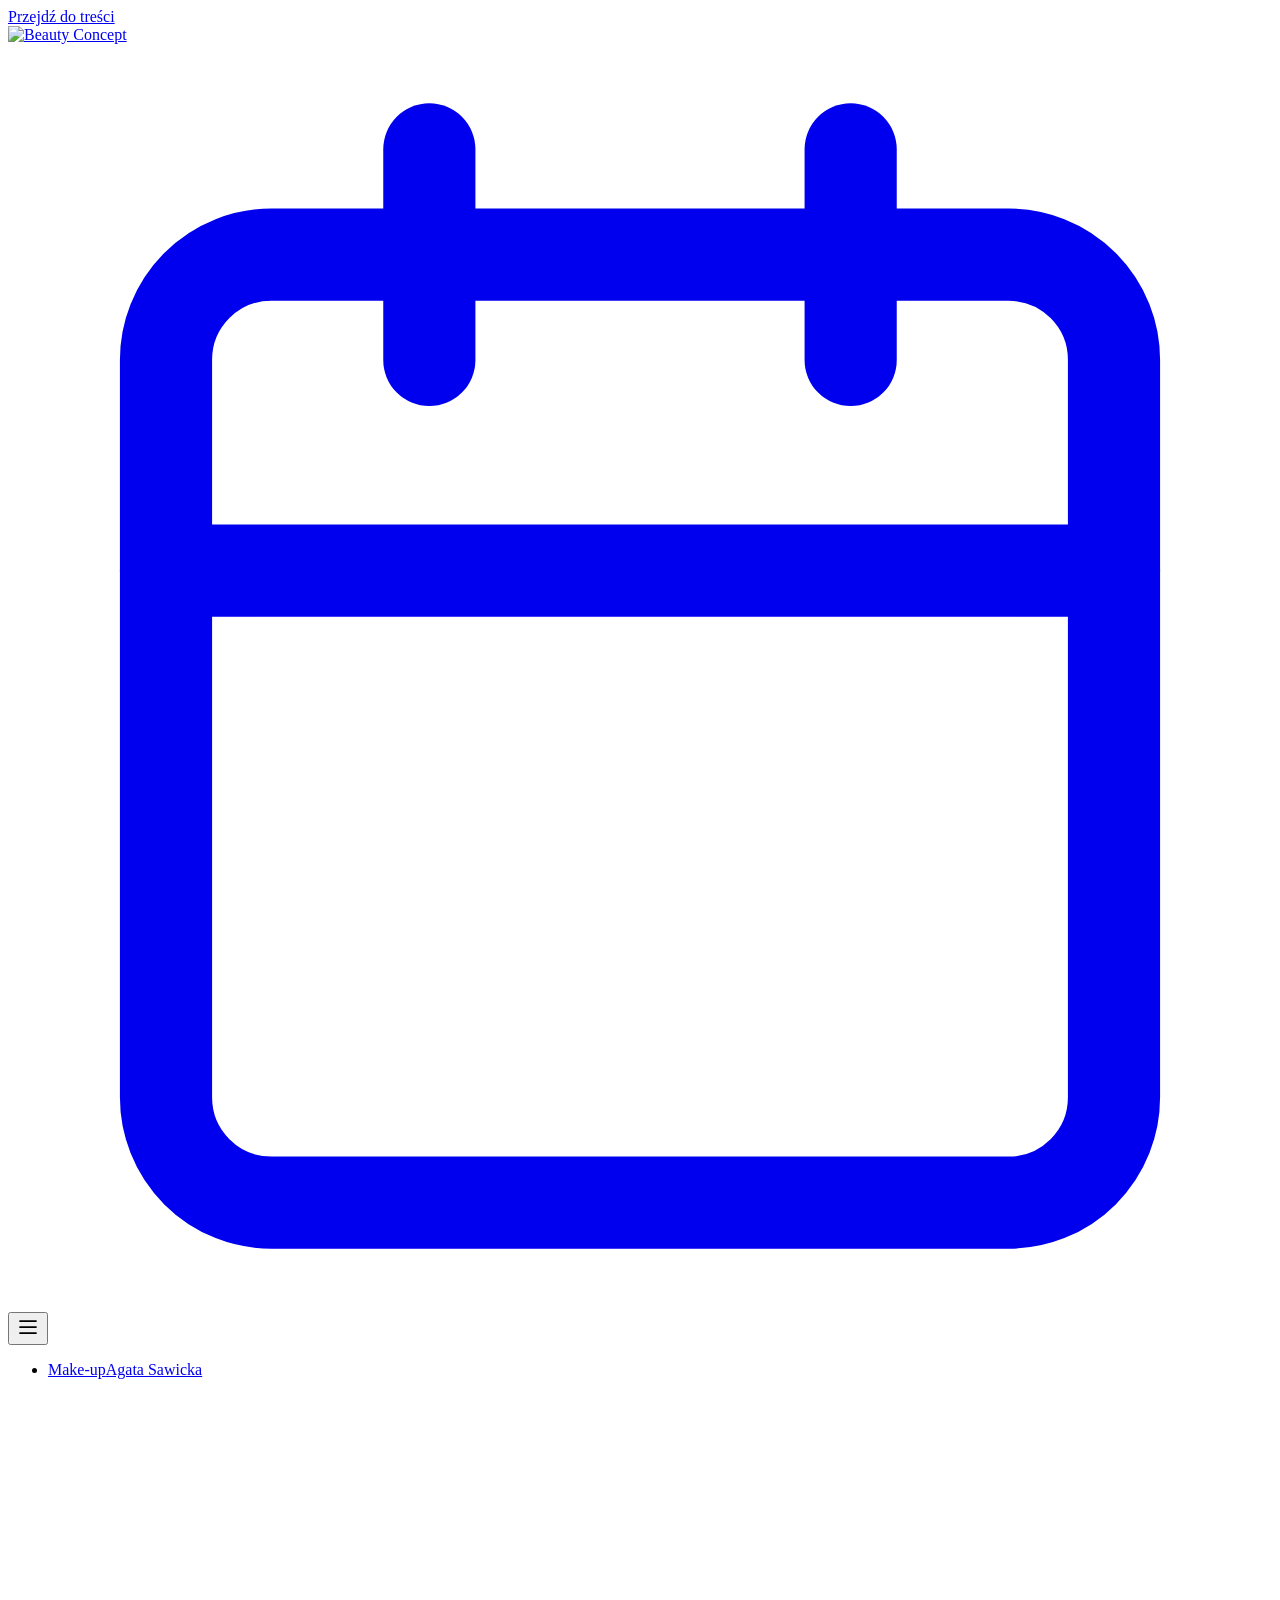
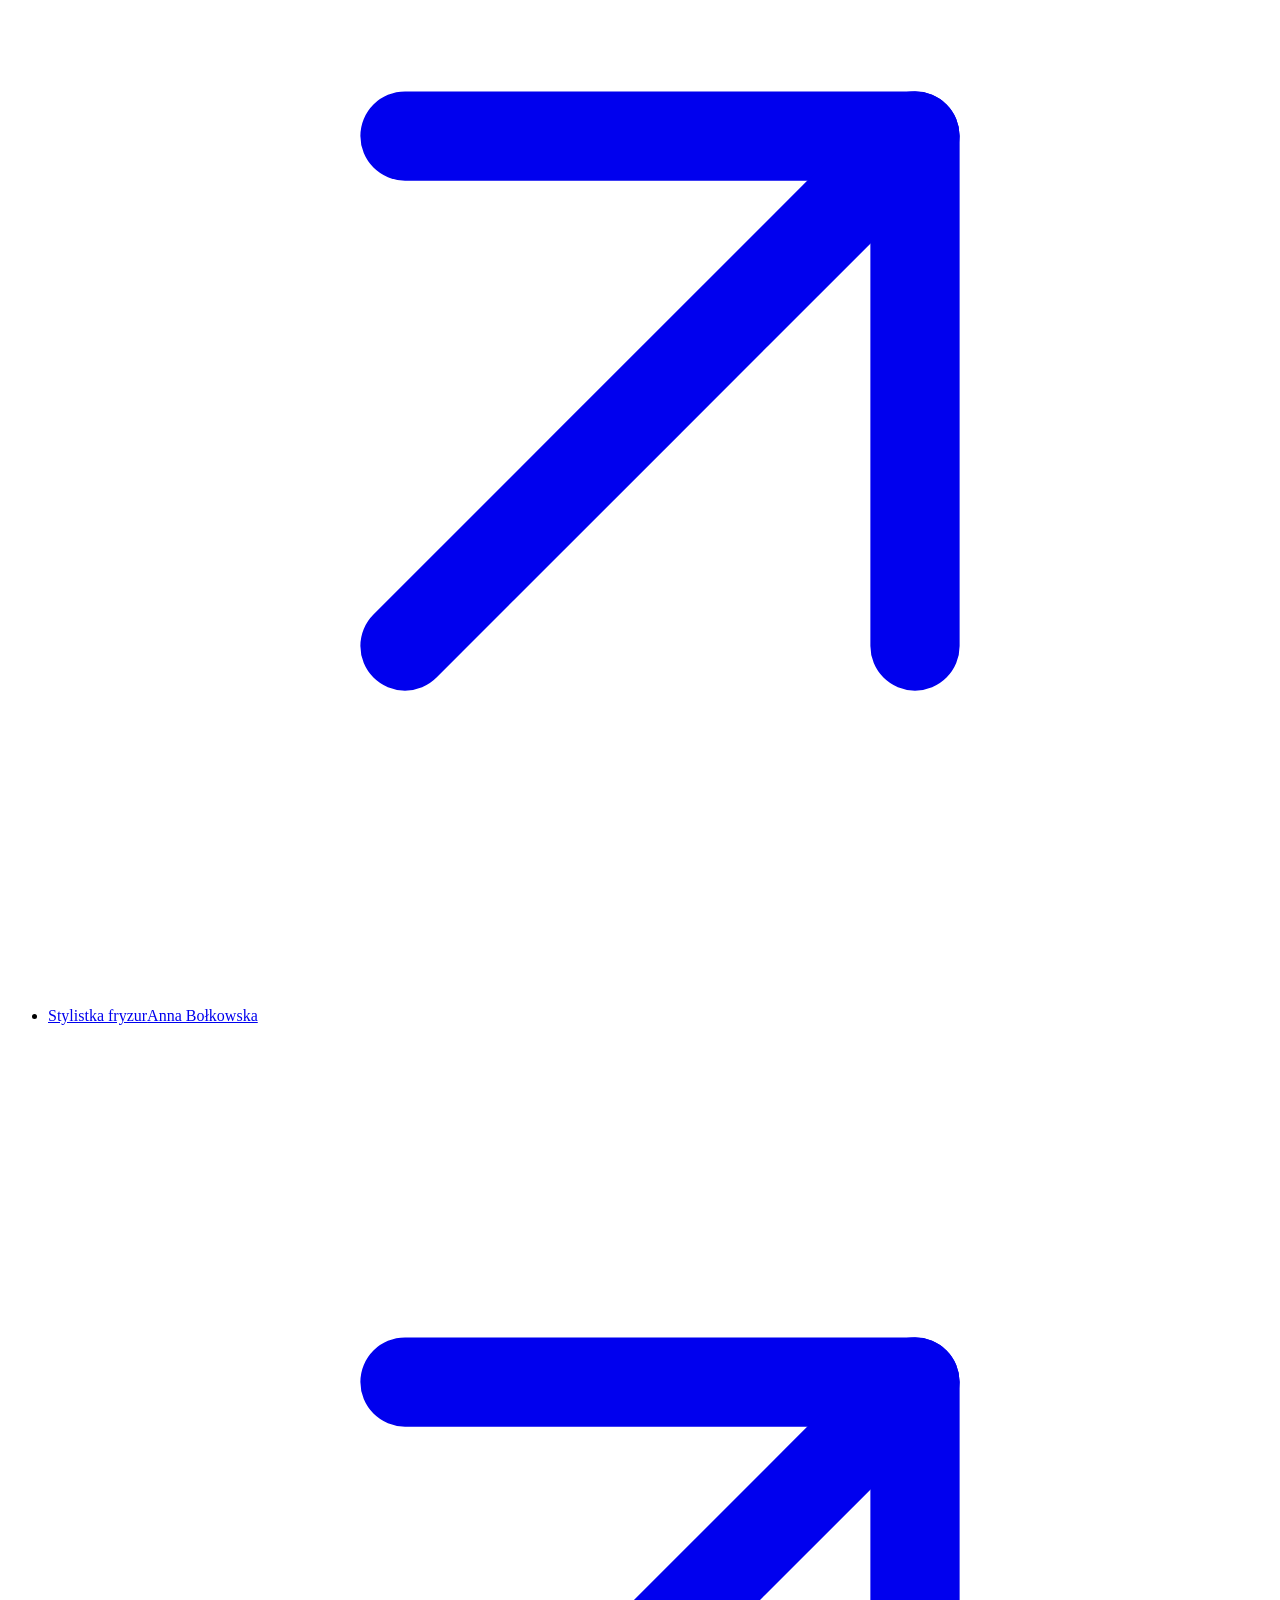
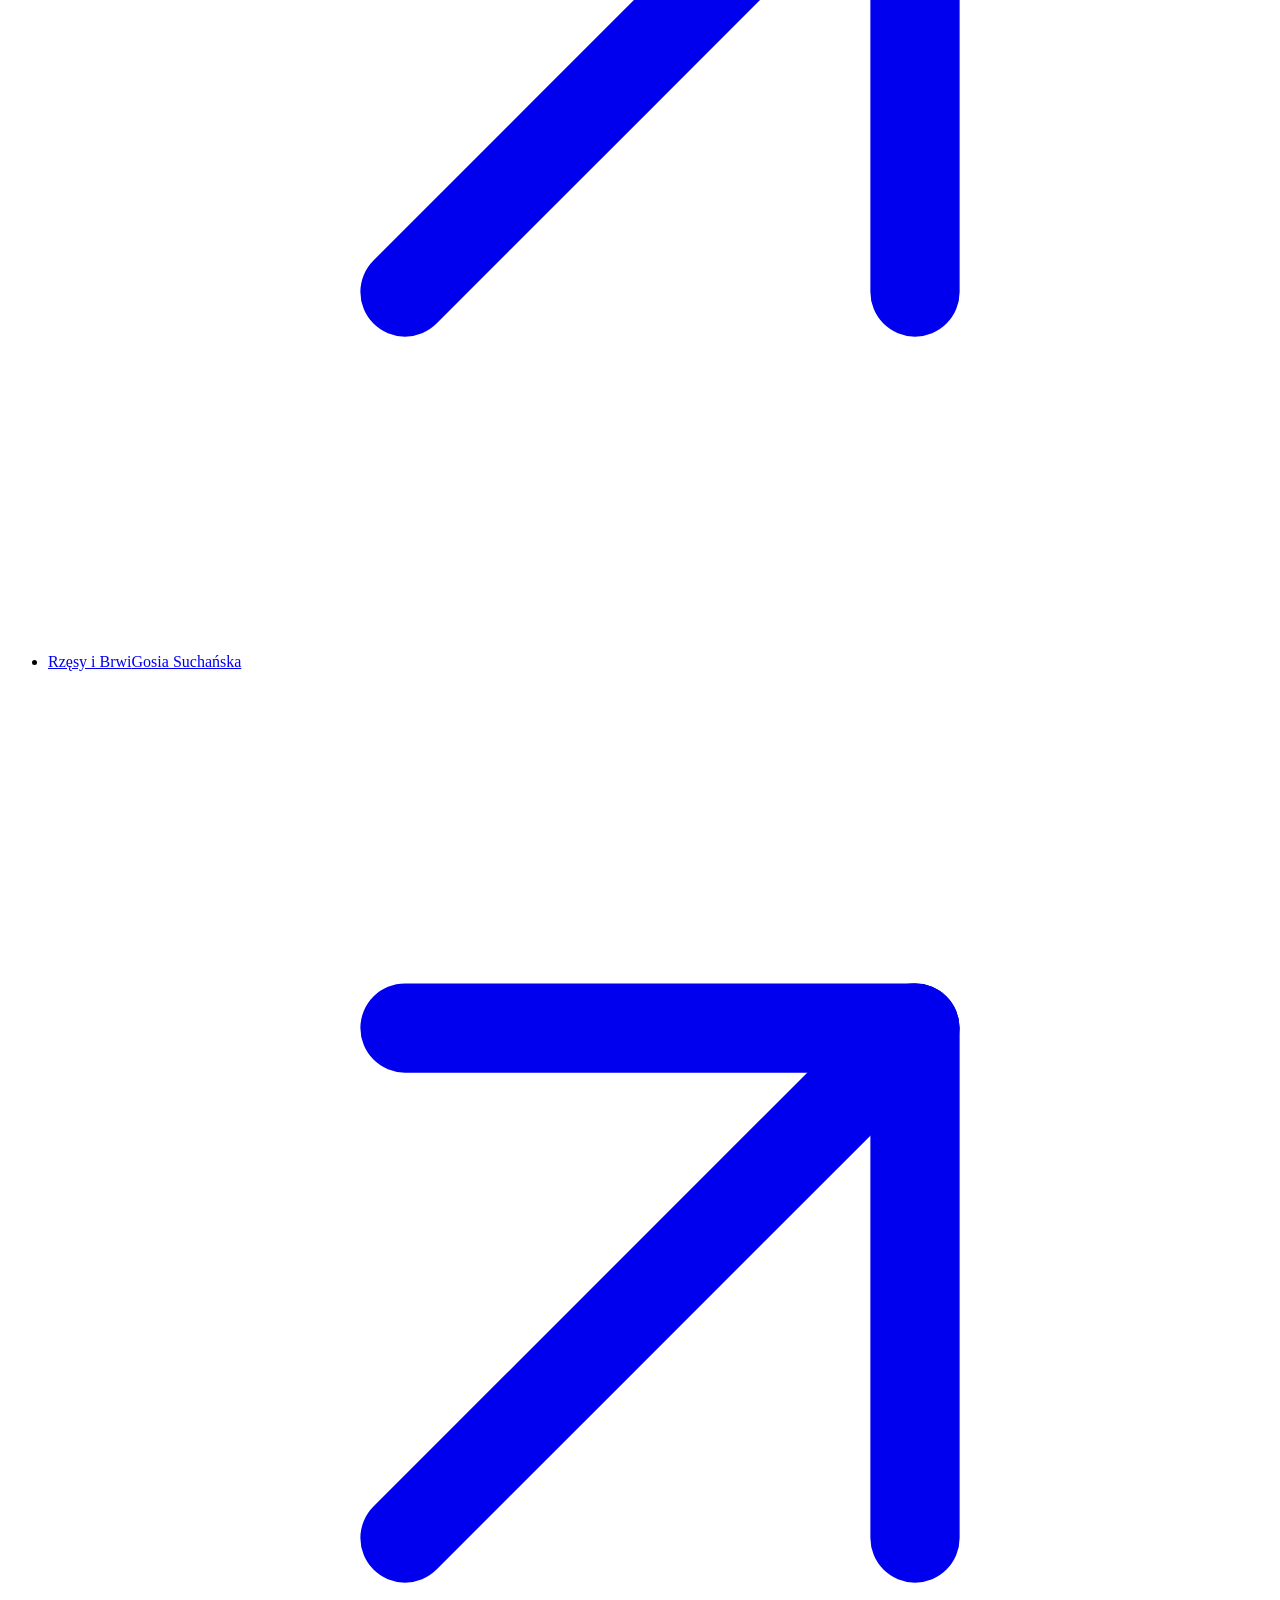
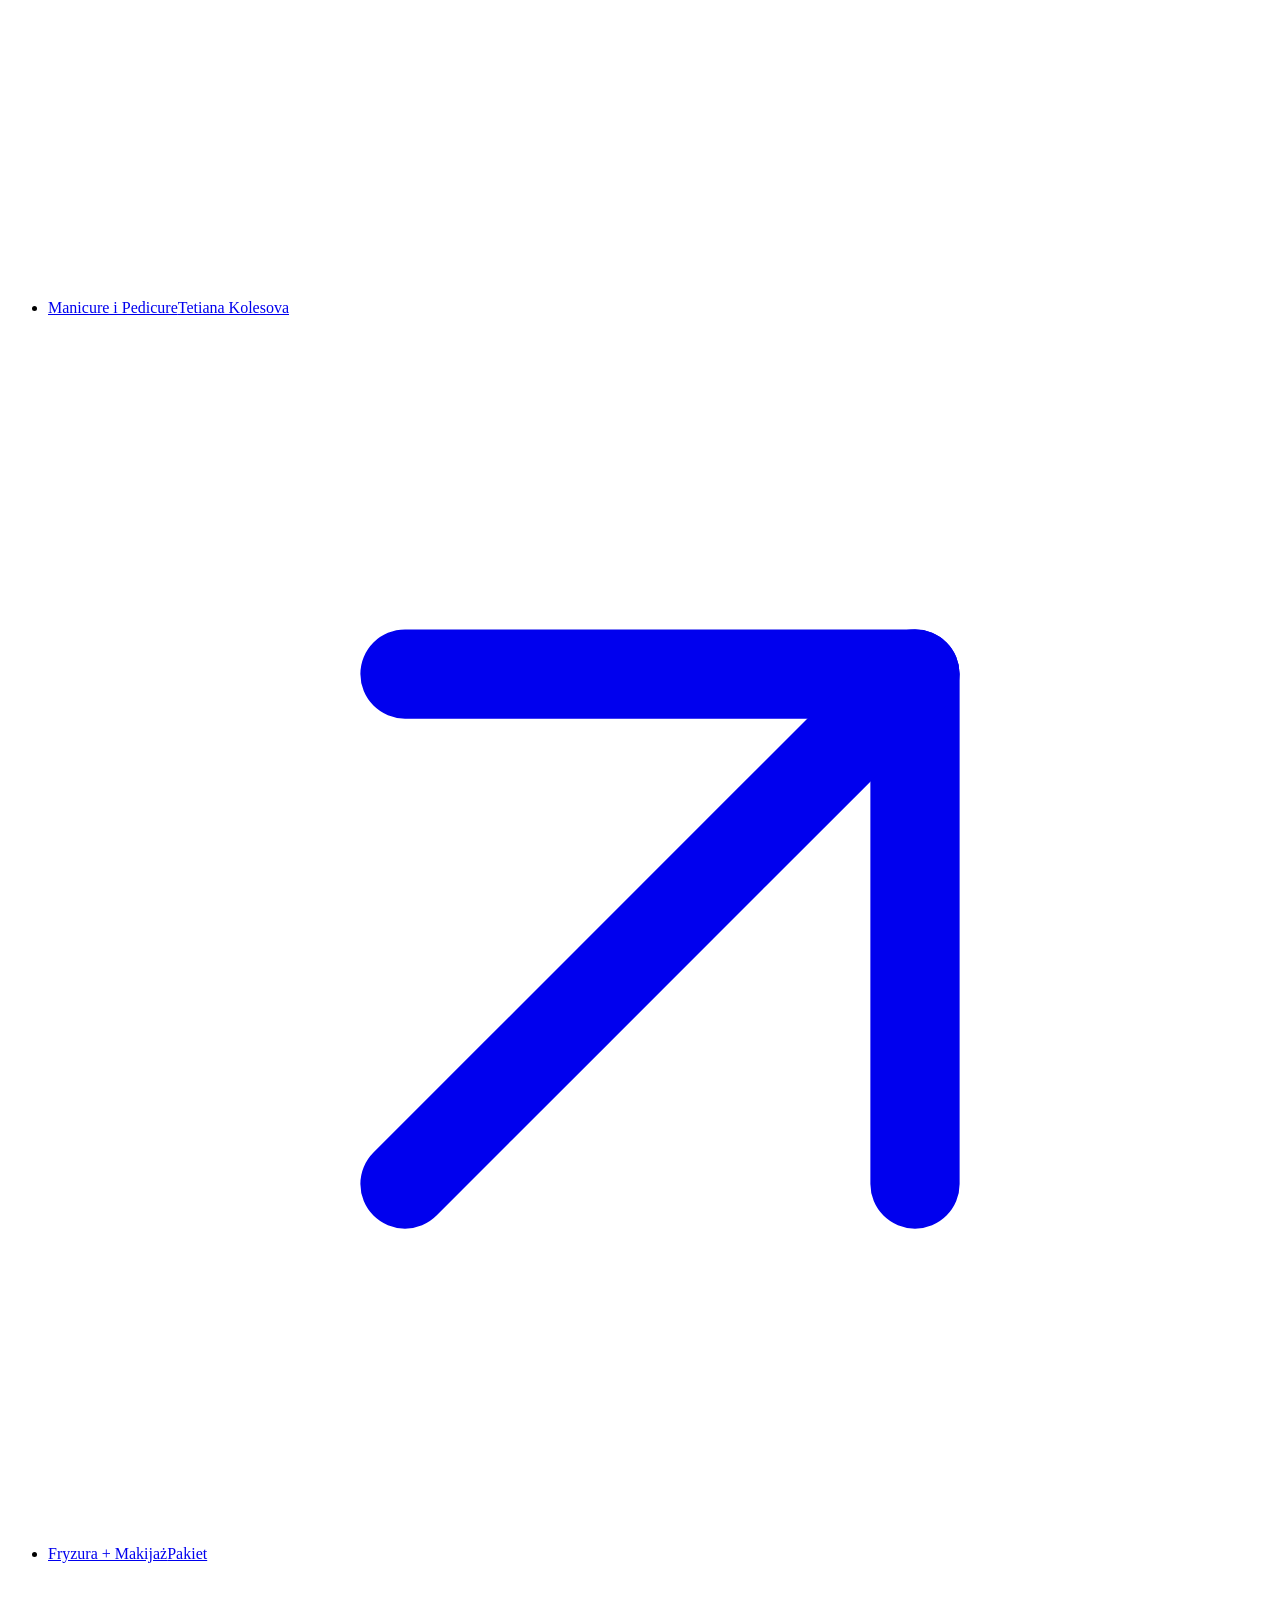
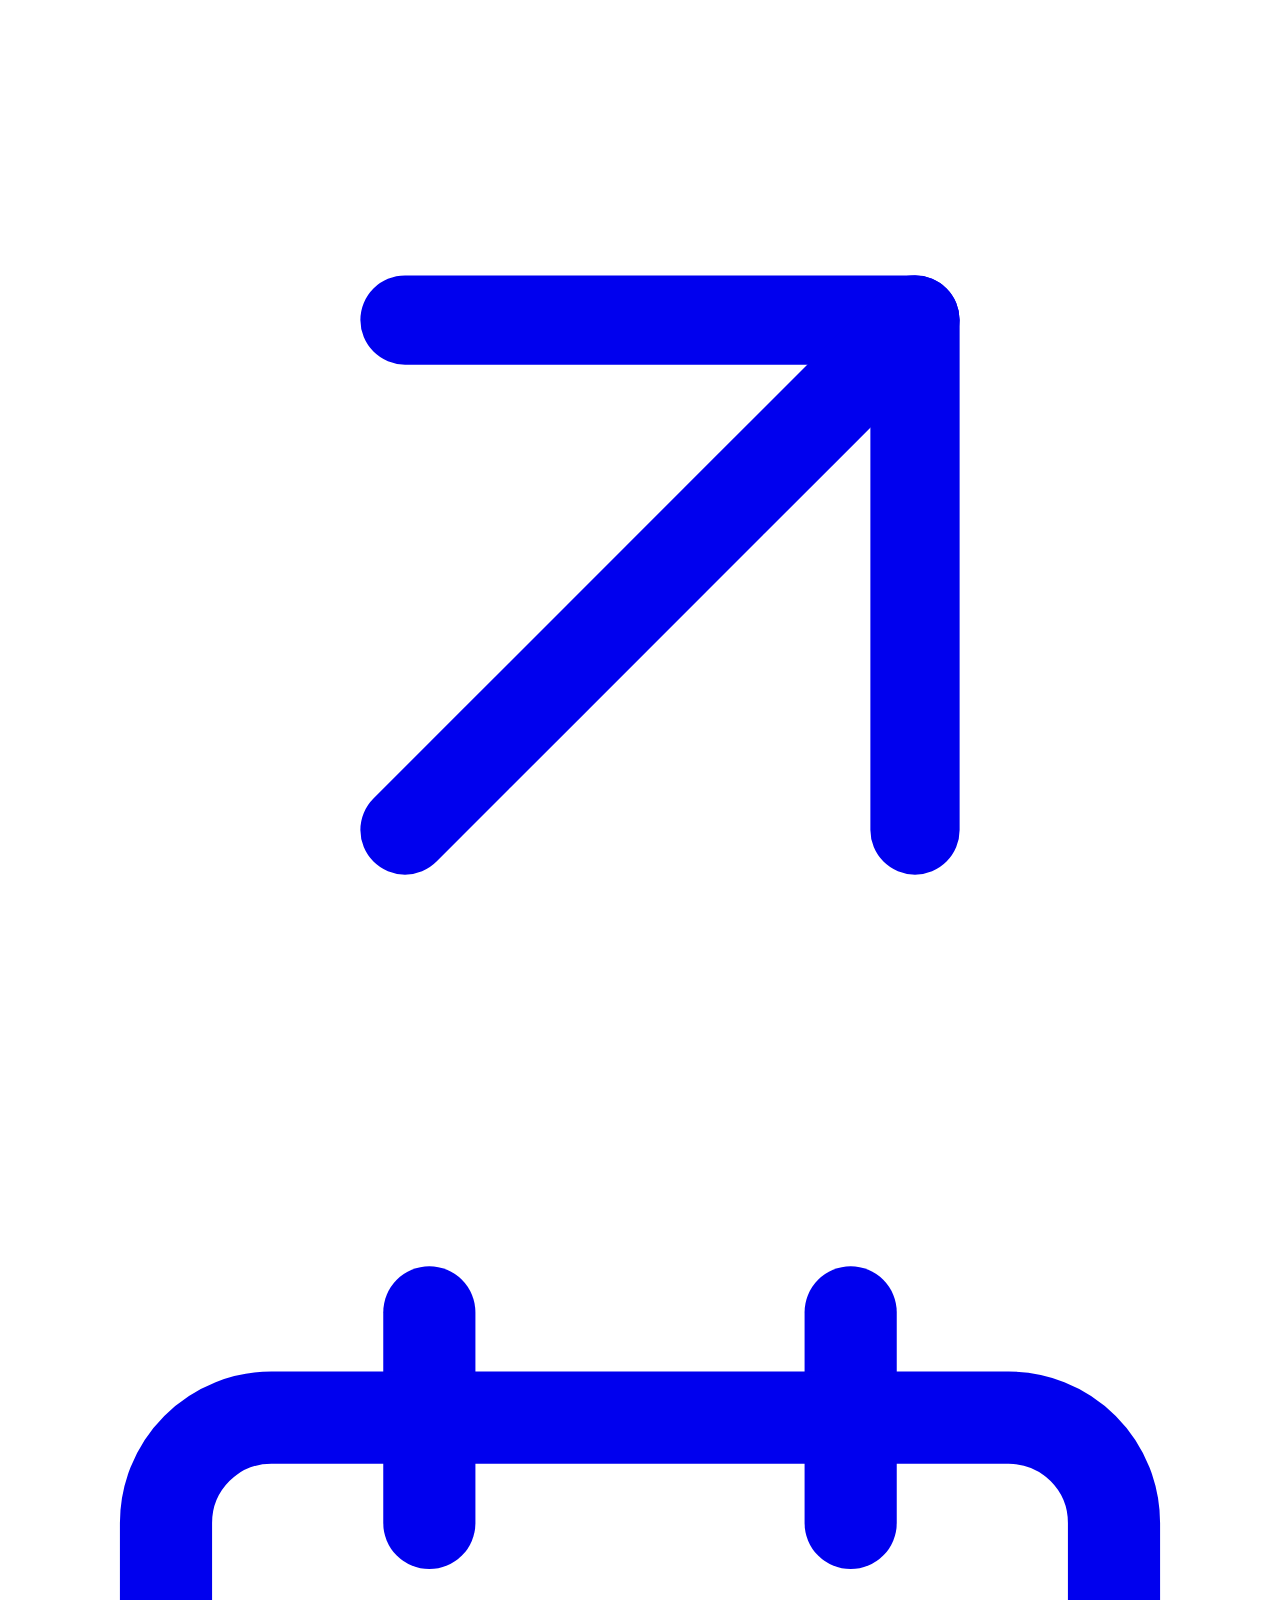
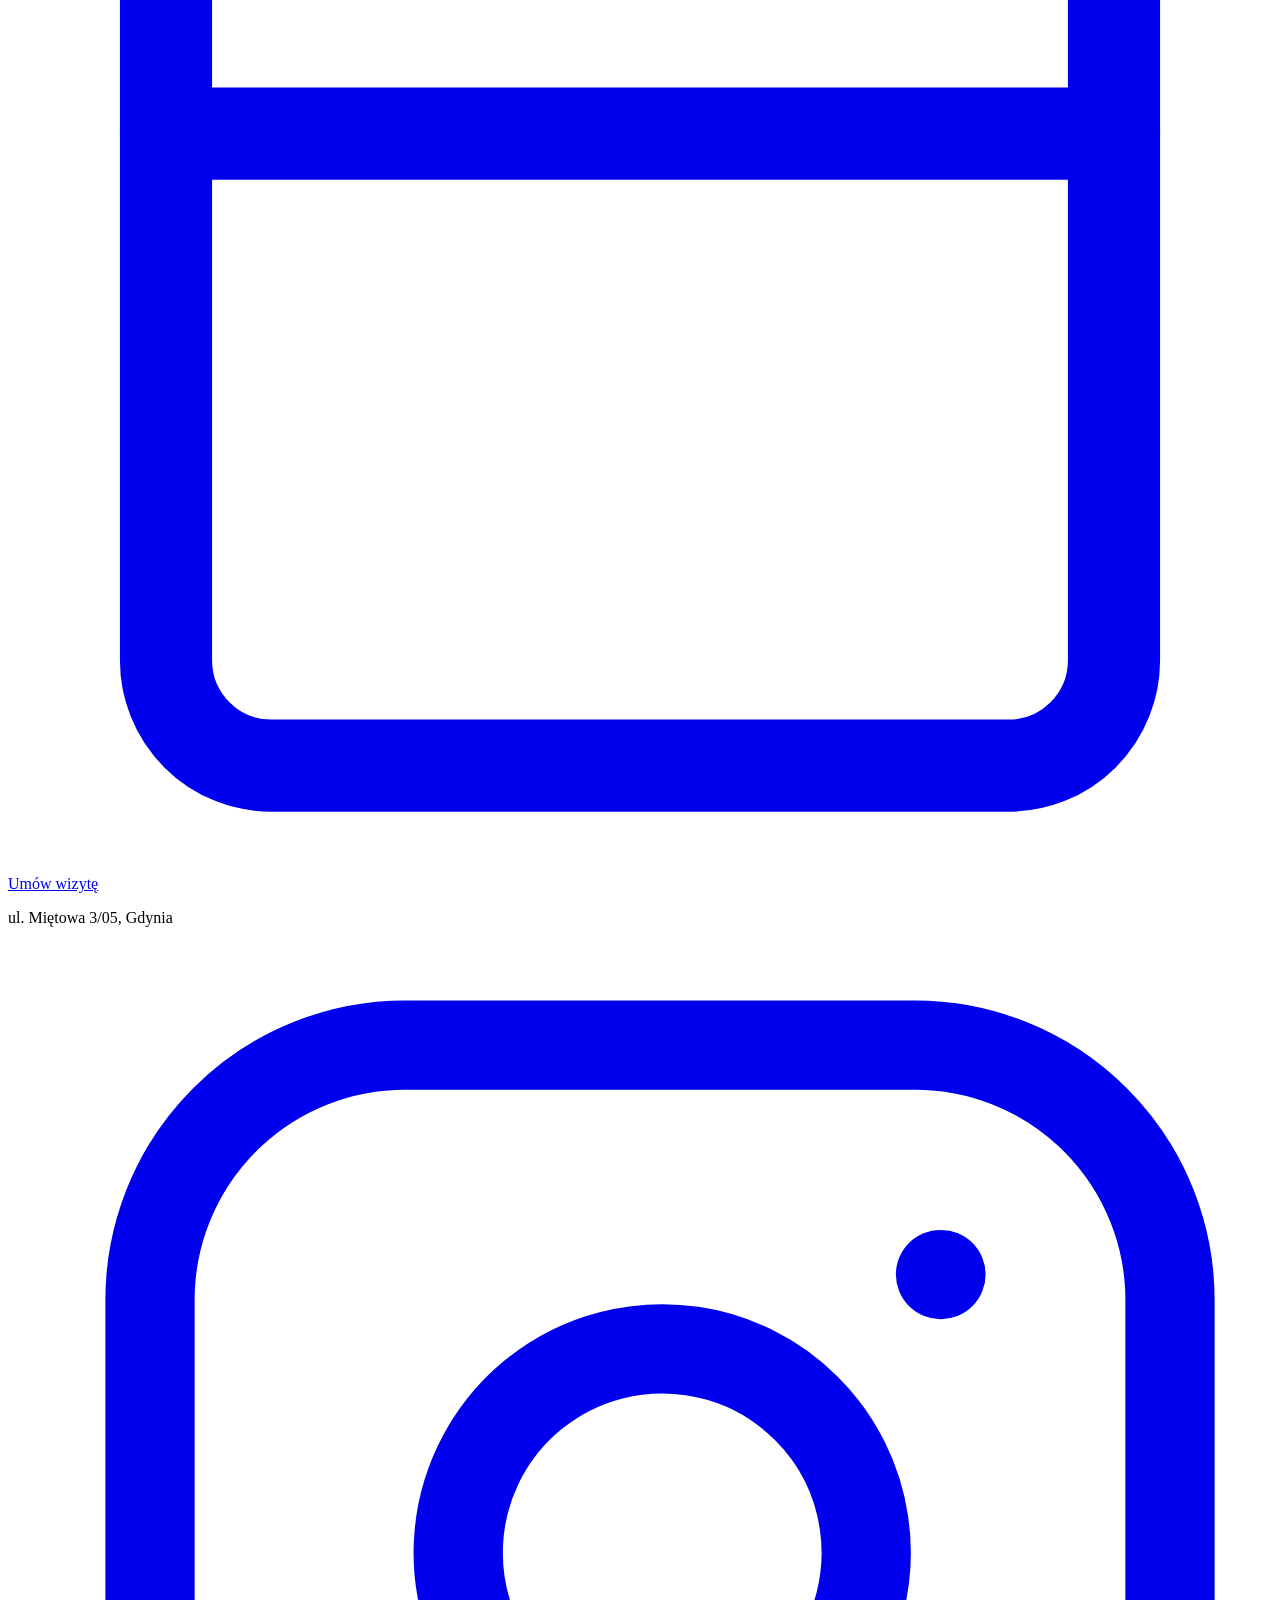
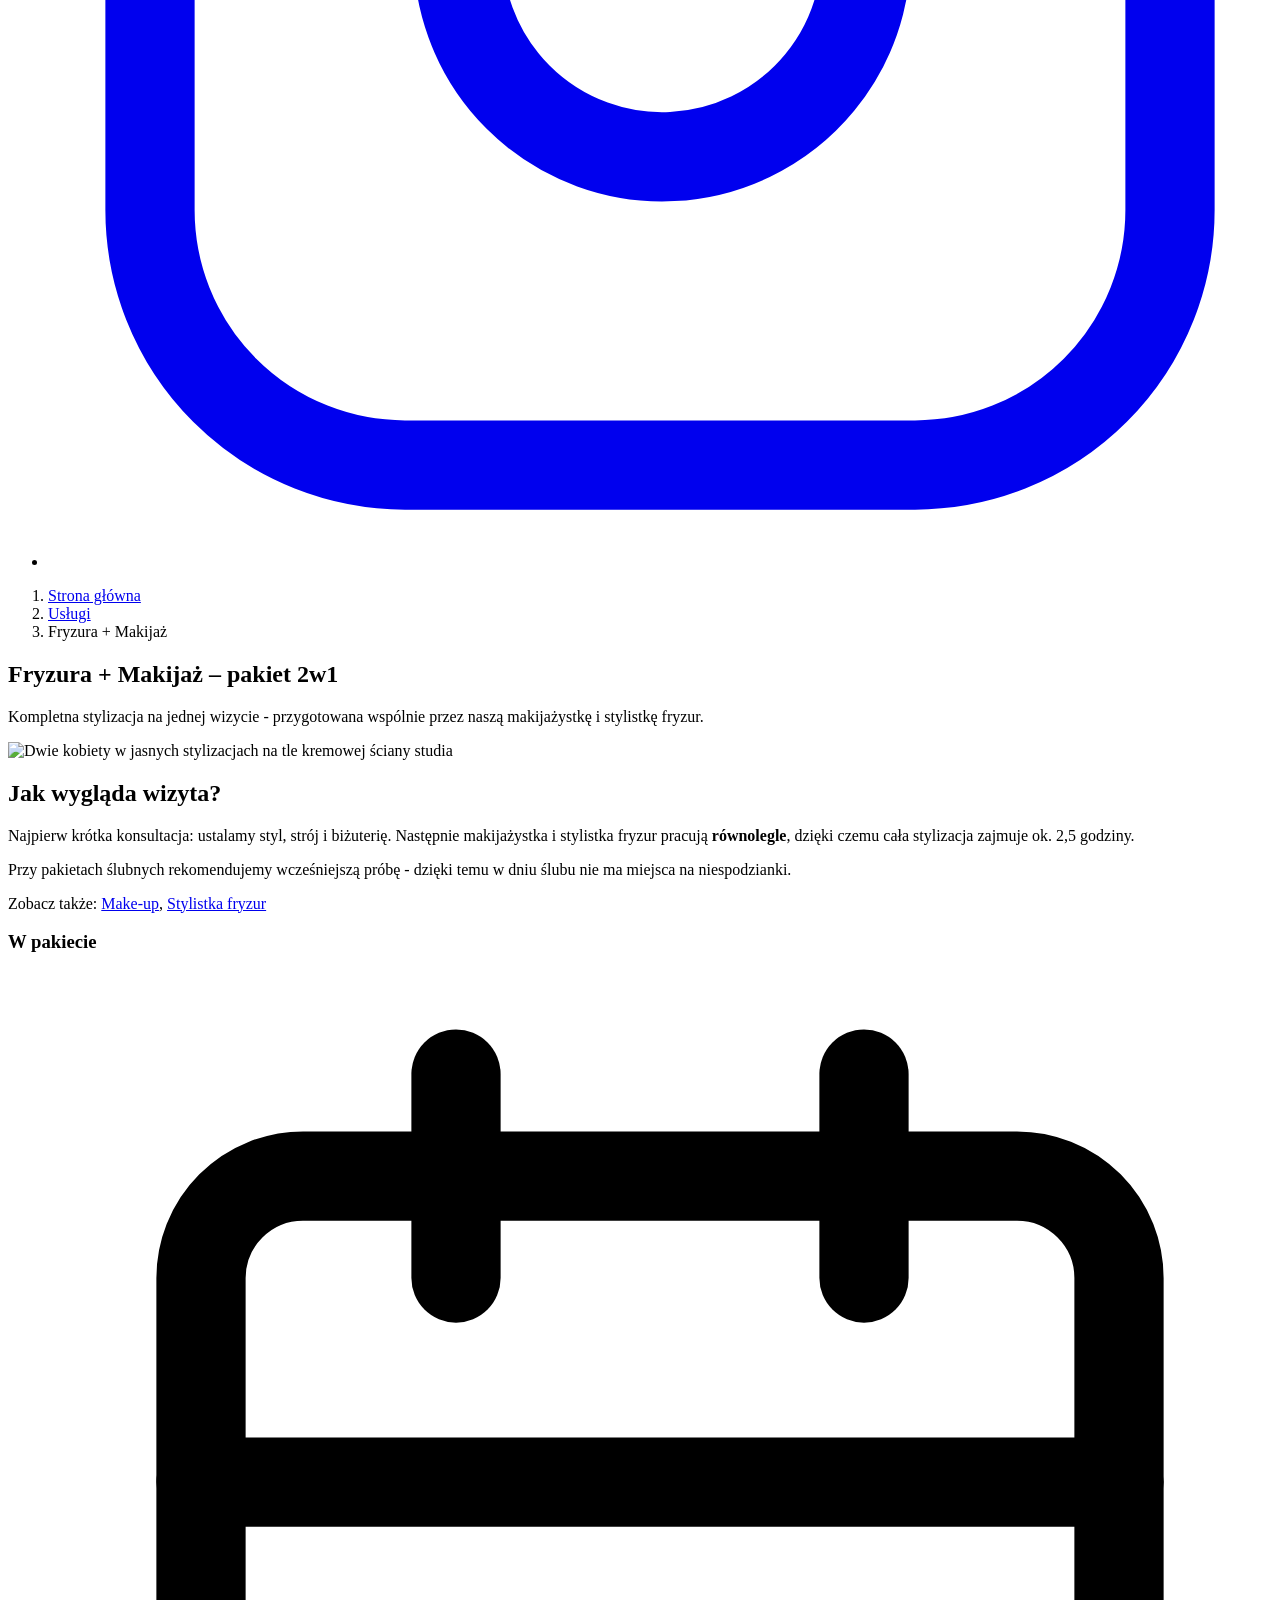
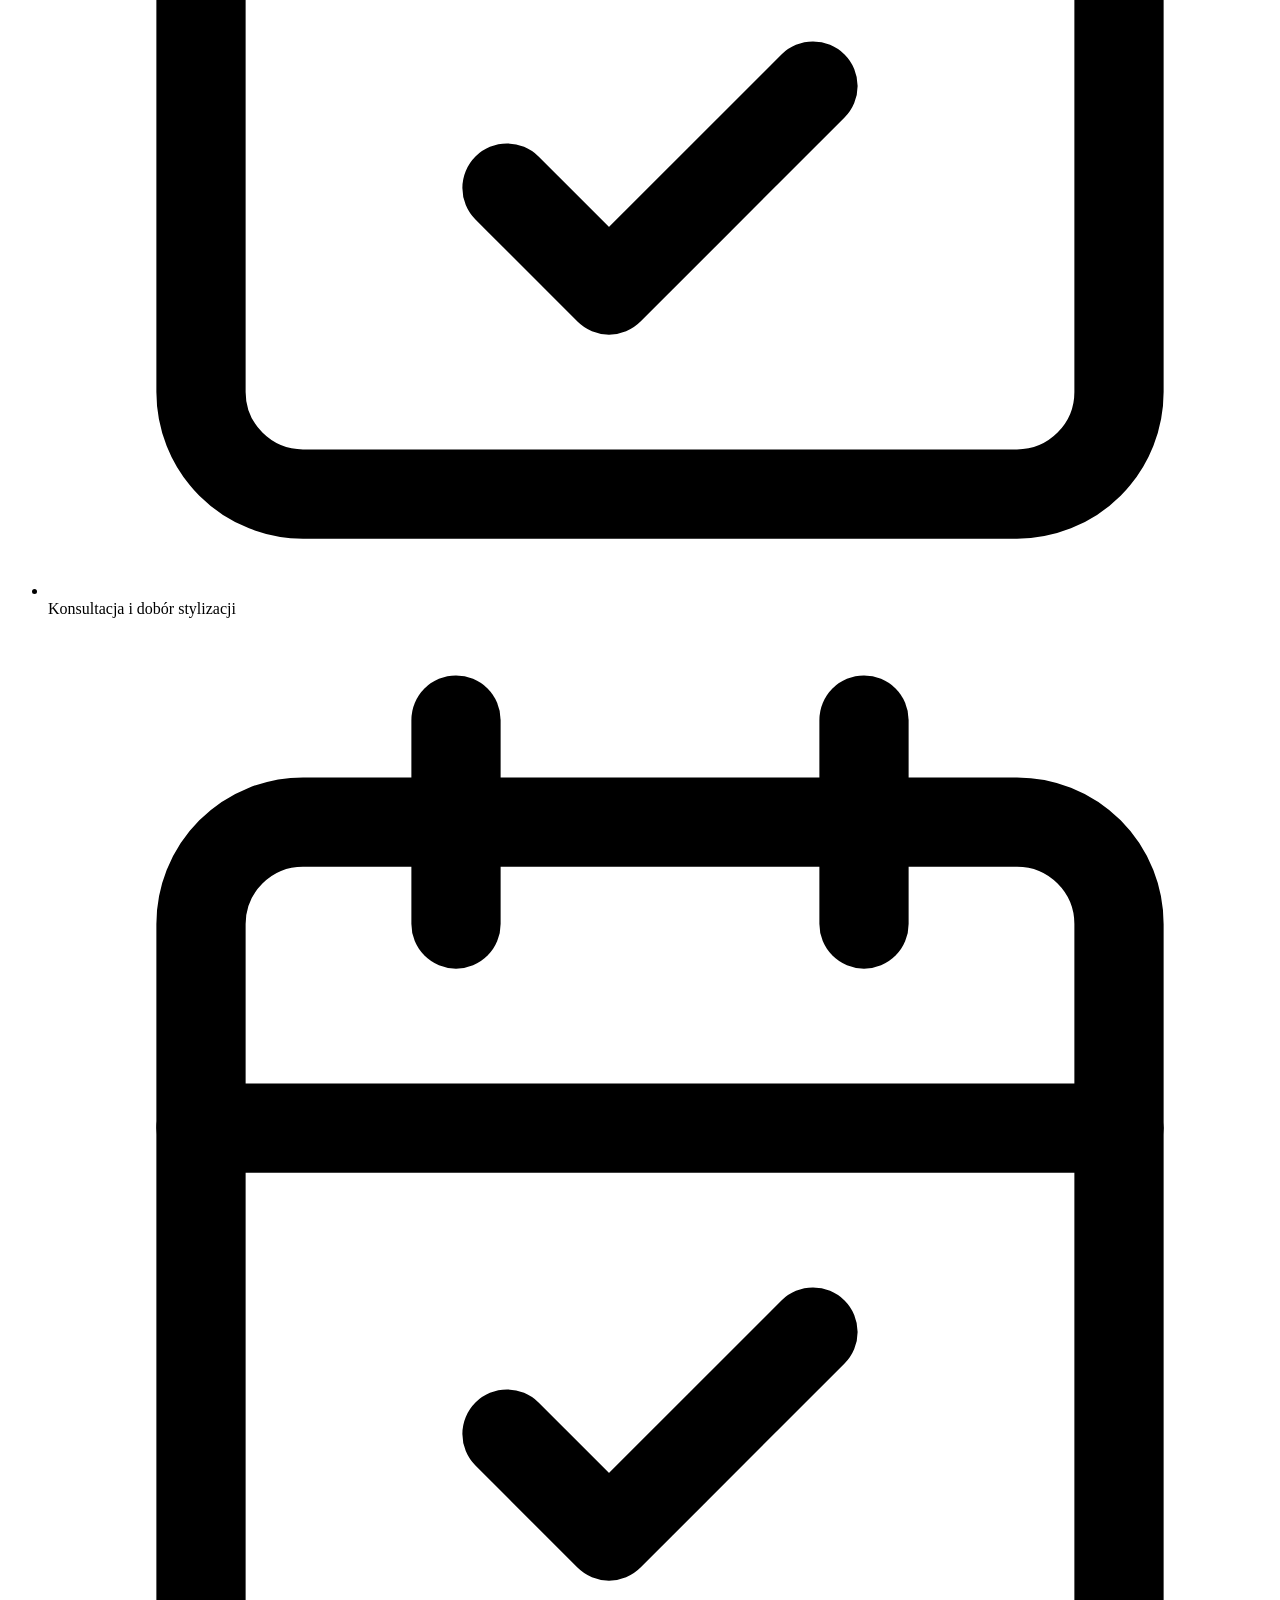
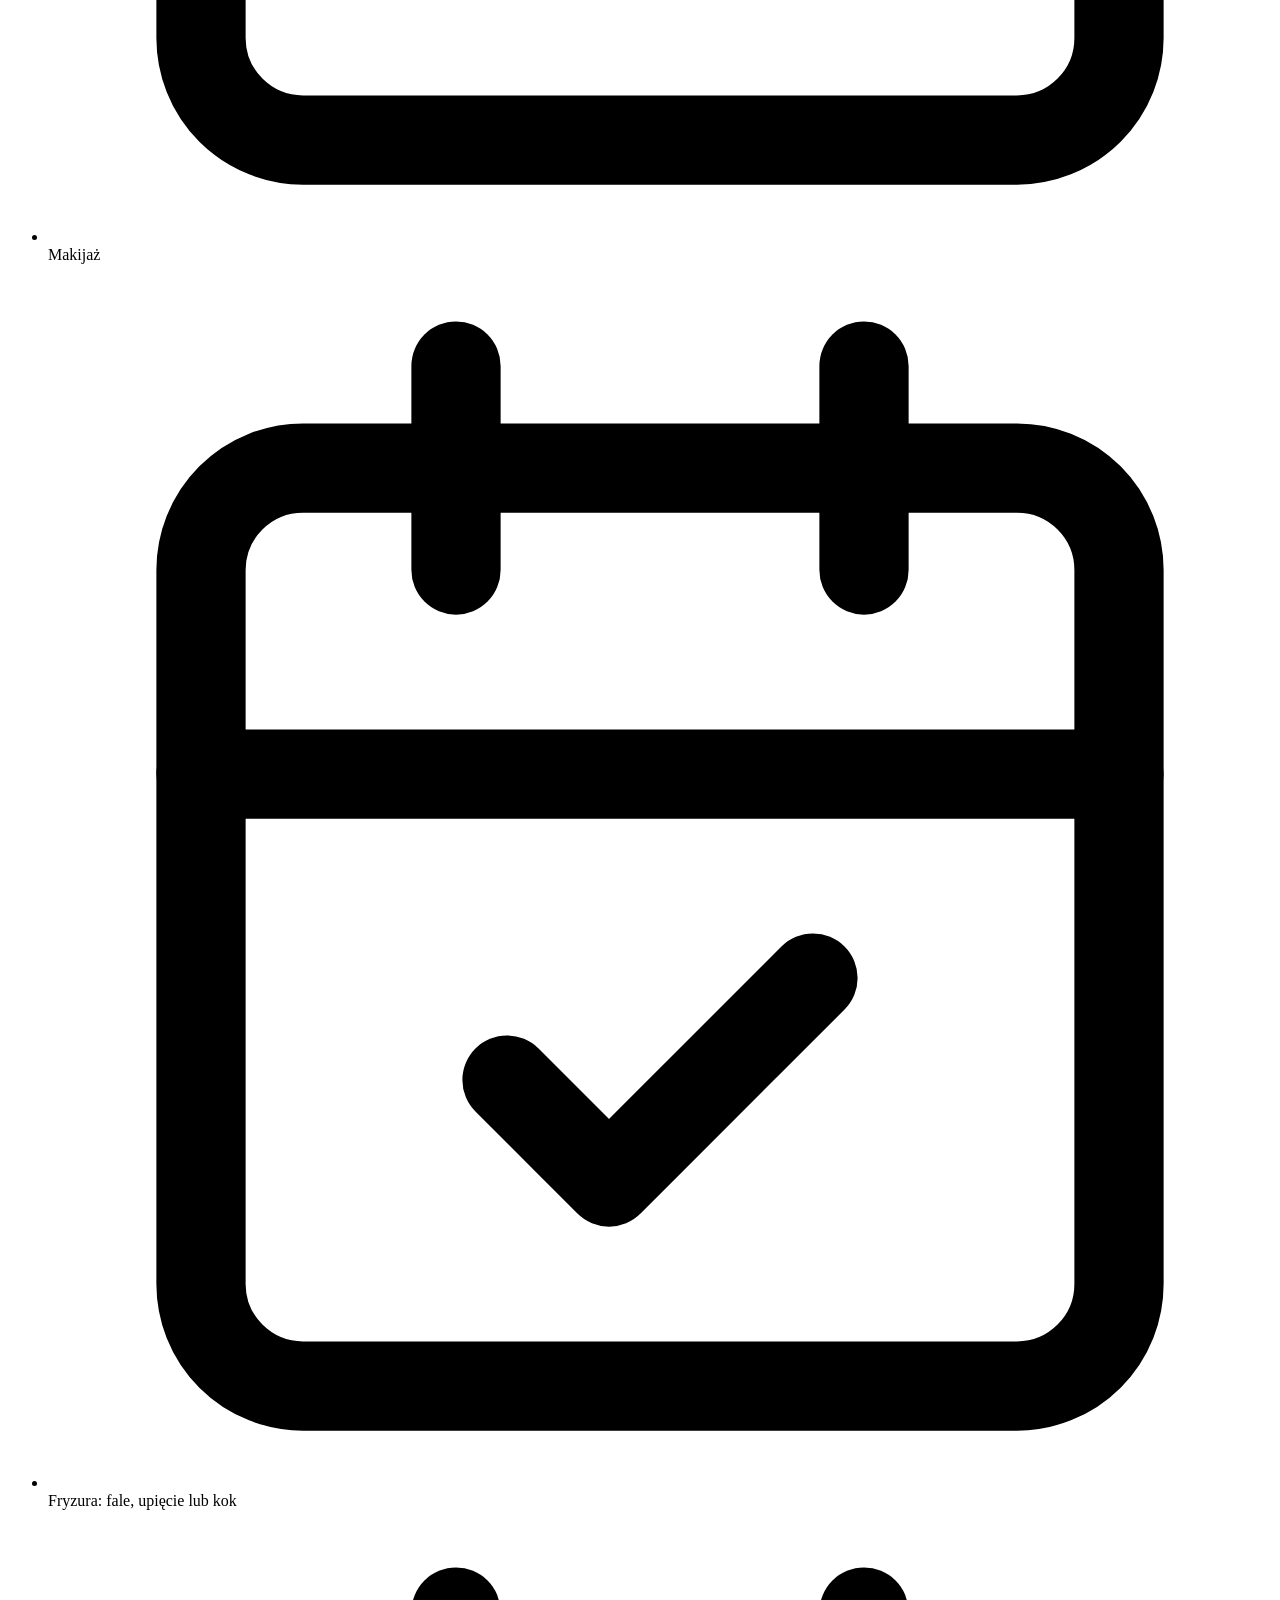
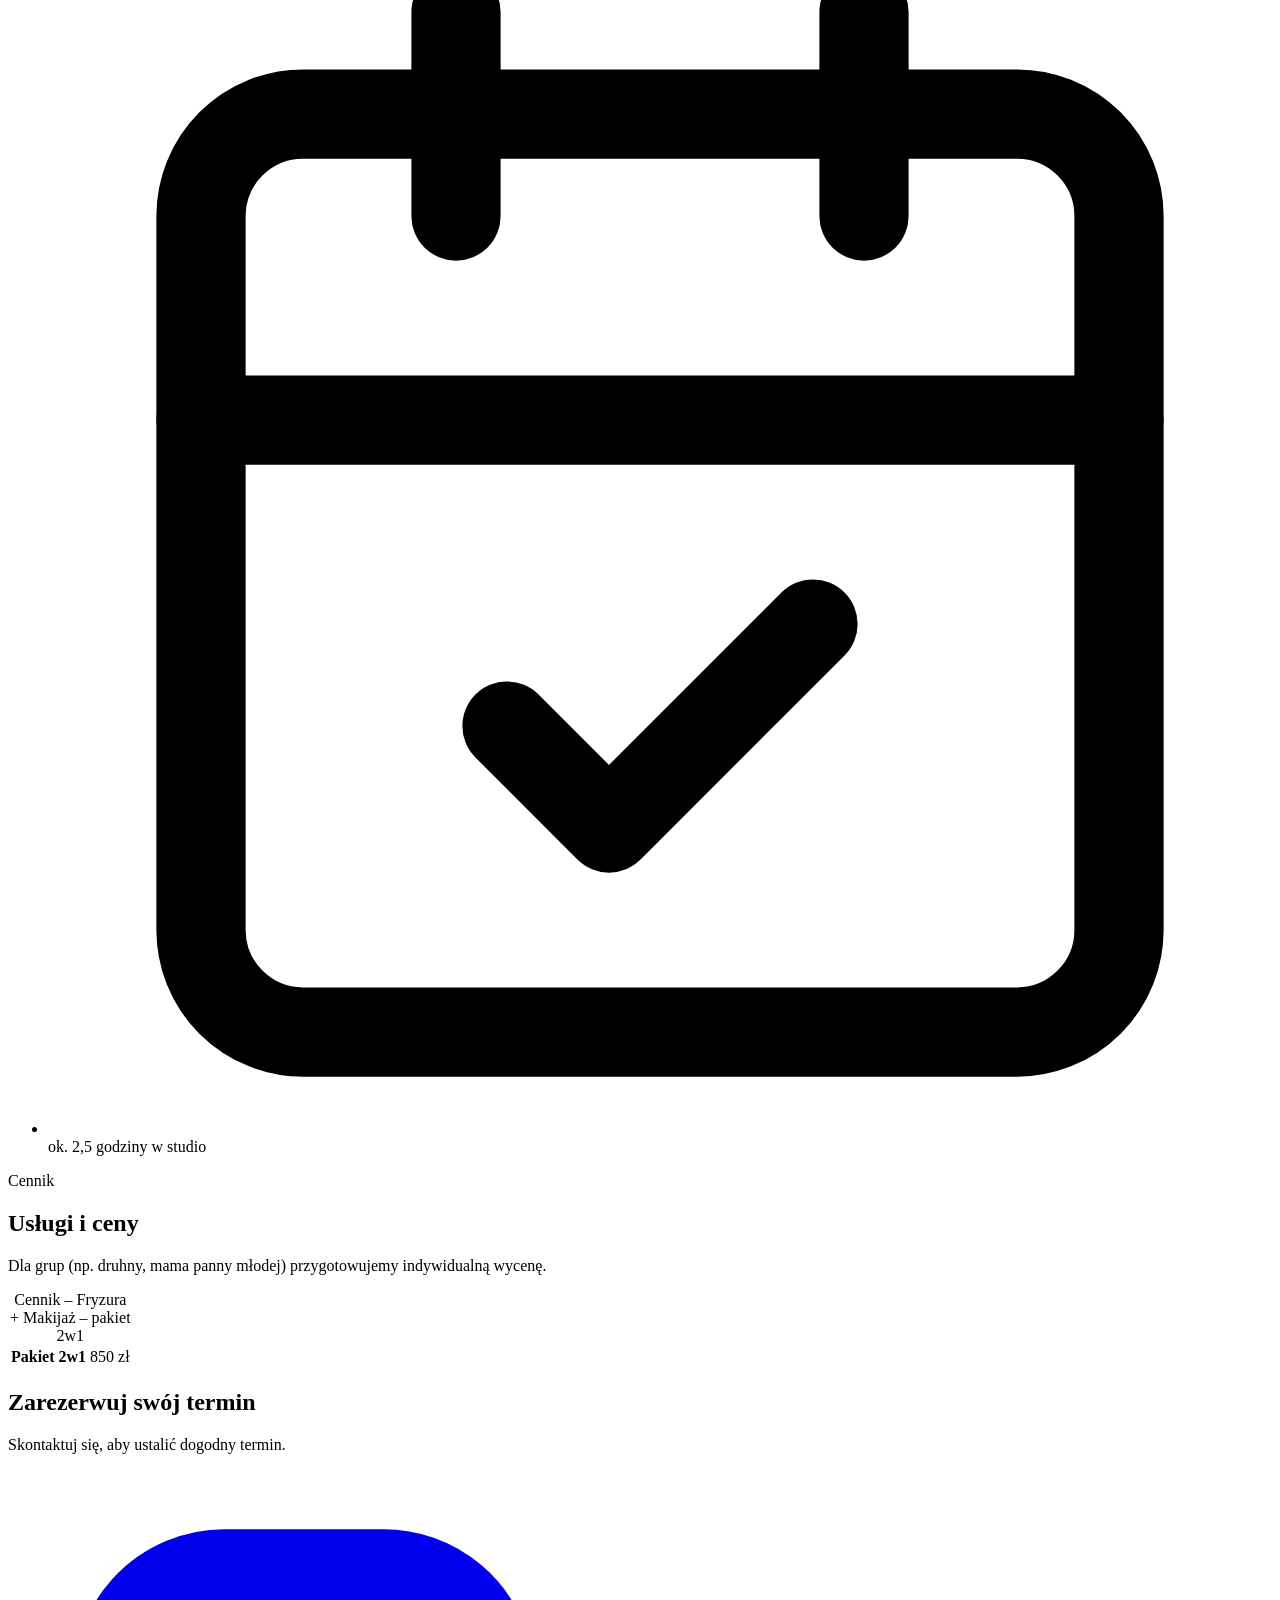
==== commit b68a146d: "Deploy 1dfb8c3dbc3bb6f3f720bc344981cd02015c3875 from agatasawickawebsite/beauty-concept-code" ====
--- a/2w1/index.html
+++ b/2w1/index.html
@@ -1,5 +1,5 @@
-<!DOCTYPE html><html lang="pl"><head><meta charset="utf-8"><meta name="viewport" content="width=device-width, initial-scale=1"><title>Fryzura i makijaż 2w1 – pakiet ślubny Gdynia | Beauty Concept</title><meta name="description" content="Pakiet 2w1: makijaż i fryzura podczas jednej wizyty w Gdyni. Warianty dzienny, okolicznościowy, sesyjny i ślubny wraz z cennikiem."><link rel="canonical" href="https://agatasawickawebsite.github.io/beauty-concept-website/2w1/"><meta name="theme-color" content="#FAF7F2"><meta name="referrer" content="strict-origin-when-cross-origin"><link rel="icon" href="/beauty-concept-website/favicon.svg" type="image/svg+xml"><meta name="generator" content="Astro v7.3.5"><meta property="og:type" content="website"><meta property="og:locale" content="pl_PL"><meta property="og:site_name" content="Beauty Concept"><meta property="og:title" content="Fryzura i makijaż 2w1 – pakiet ślubny Gdynia | Beauty Concept"><meta property="og:description" content="Pakiet 2w1: makijaż i fryzura podczas jednej wizyty w Gdyni. Warianty dzienny, okolicznościowy, sesyjny i ślubny wraz z cennikiem."><meta property="og:url" content="https://agatasawickawebsite.github.io/beauty-concept-website/2w1/"><meta property="og:image" content="https://agatasawickawebsite.github.io/beauty-concept-website/_astro/combo.KxzVMi42_USogu.jpg"><meta property="og:image:width" content="1200"><meta property="og:image:height" content="630"><meta property="og:image:alt" content="Panna młoda po stylizacji fryzury i makijażu"><meta name="twitter:card" content="summary_large_image"><meta name="twitter:title" content="Fryzura i makijaż 2w1 – pakiet ślubny Gdynia | Beauty Concept"><meta name="twitter:description" content="Pakiet 2w1: makijaż i fryzura podczas jednej wizyty w Gdyni. Warianty dzienny, okolicznościowy, sesyjny i ślubny wraz z cennikiem."><meta name="twitter:image" content="https://agatasawickawebsite.github.io/beauty-concept-website/_astro/combo.KxzVMi42_USogu.jpg"><meta name="twitter:image:alt" content="Panna młoda po stylizacji fryzury i makijażu"><script type="application/ld+json">{"@context":"https://schema.org","@type":"BeautySalon","@id":"https://agatasawickawebsite.github.io/beauty-concept-website/#salon","name":"Beauty Concept","url":"https://agatasawickawebsite.github.io/beauty-concept-website/","image":"https://agatasawickawebsite.github.io/beauty-concept-website/_astro/combo.KxzVMi42_USogu.jpg","logo":"https://agatasawickawebsite.github.io/beauty-concept-website/_astro/logo.CMg3WvVC_bV2Sc.png","description":"Beauty Concept Gdynia - studio urody na Miętowej: make-up, fryzjer, rzęsy i brwi, manicure i pedicure. Sprawdź ofertę, ceny i umów wizytę przez Booksy.","email":"kontakt@beautyconcept-gdynia.pl","telephone":"+48 502 403 212","address":{"@type":"PostalAddress","streetAddress":"ul. Miętowa 3/05","postalCode":"81-577","addressLocality":"Gdynia","addressCountry":"PL"},"geo":{"@type":"GeoCoordinates","latitude":54.5189,"longitude":18.5305},"openingHoursSpecification":[{"@type":"OpeningHoursSpecification","dayOfWeek":["Monday","Tuesday","Wednesday","Thursday","Friday","Saturday"],"opens":"09:00","closes":"20:00"}],"sameAs":["https://instagram.com/beautyconcept.gdynia","https://facebook.com/beautyconcept.gdynia"]}</script><script type="application/ld+json">{"@context":"https://schema.org","@type":"BreadcrumbList","itemListElement":[{"@type":"ListItem","position":1,"name":"Strona główna","item":"https://agatasawickawebsite.github.io/beauty-concept-website/"},{"@type":"ListItem","position":2,"name":"Usługi","item":"https://agatasawickawebsite.github.io/beauty-concept-website/#uslugi"},{"@type":"ListItem","position":3,"name":"Fryzura + Makijaż"}]}</script><script type="application/ld+json">{"@context":"https://schema.org","@type":"Service","name":"Fryzura + Makijaż – pakiet 2w1","description":"Pakiet 2w1: makijaż i fryzura podczas jednej wizyty w Gdyni. Warianty dzienny, okolicznościowy, sesyjny i ślubny wraz z cennikiem.","url":"https://agatasawickawebsite.github.io/beauty-concept-website/2w1/","provider":{"@type":"BeautySalon","name":"Beauty Concept"},"hasOfferCatalog":{"@type":"OfferCatalog","name":"Fryzura + Makijaż – pakiet 2w1","itemListElement":[{"@type":"OfferCatalog","name":"Fryzura + Makijaż – pakiet 2w1","itemListElement":[{"@type":"Offer","itemOffered":{"@type":"Service","name":"Pakiet dzienny","description":"makijaż dzienny + modelowanie / fale"},"priceCurrency":"PLN","price":390},{"@type":"Offer","itemOffered":{"@type":"Service","name":"Pakiet okolicznościowy","description":"makijaż okolicznościowy + upięcie"},"priceCurrency":"PLN","price":520},{"@type":"Offer","itemOffered":{"@type":"Service","name":"Pakiet sesyjny","description":"makijaż do zdjęć + stylizacja fryzury"},"priceCurrency":"PLN","price":590},{"@type":"Offer","itemOffered":{"@type":"Service","name":"Pakiet ślubny","description":"makijaż i fryzura ślubna + próby obu usług"},"priceCurrency":"PLN","price":1150},{"@type":"Offer","itemOffered":{"@type":"Service","name":"Pakiet ślubny bez prób","description":"makijaż i fryzura ślubna w dniu ślubu"},"priceCurrency":"PLN","price":850}]}]}}</script><!-- Client-side page swaps with a same-document view transition (cross-fade + card photo
-         morph, see motion.css / morph.ts). Browsers without the API just swap the page. --><meta name="astro-view-transitions-enabled" content="true"><meta name="astro-view-transitions-fallback" content="swap"><script type="module" src="/beauty-concept-website/_astro/ClientRouter.astro_astro_type_script_index_0_lang.C0MNin66.js"></script><!-- Pages can add <link rel="preload" as="image"> for the LCP image etc. --><link rel="stylesheet" href="/beauty-concept-website/_astro/BaseLayout.D2fgF2-q.css"><link rel="stylesheet" href="/beauty-concept-website/_astro/jsonld.DG84WxP1.css"><link rel="stylesheet" href="/beauty-concept-website/_astro/index.C2mpkCWO.css"><script type="module" src="/beauty-concept-website/_astro/page.DJ1T1J6G.js"></script></head><body><a class="skip-link" href="#main">Przejdź do treści</a><header class="site-header" data-astro-cid-nen7h5rs><div class="site-header__bar" data-astro-cid-nen7h5rs><div class="site-header__inner" data-astro-cid-nen7h5rs><a class="site-header__brand" href="/beauty-concept-website/" data-astro-cid-nen7h5rs><img src="/beauty-concept-website/_astro/logo.CMg3WvVC_duEmP.webp" srcset="/beauty-concept-website/_astro/logo.CMg3WvVC_duEmP.webp 1x, /beauty-concept-website/_astro/logo.CMg3WvVC_2ezw6c.webp 2x" alt="Beauty Concept" loading="eager" fetchpriority="high" decoding="sync" width="150" height="42"></a><div class="site-header__actions" data-astro-cid-nen7h5rs><a class="site-header__book" href="/beauty-concept-website/#uslugi" aria-label="Umów wizytę" data-astro-cid-nen7h5rs><svg xmlns="http://www.w3.org/2000/svg" viewBox="0 0 24 24" fill="none" stroke="currentColor" stroke-width="1.75" stroke-linecap="round" stroke-linejoin="round" aria-hidden="true" focusable="false"><path d="M8 2v4"></path><path d="M16 2v4"></path><rect width="18" height="18" x="3" y="4" rx="2"></rect><path d="M3 10h18"></path></svg></a><button type="button" class="nav-toggle" aria-expanded="false" aria-controls="site-nav" data-label-open="Otwórz menu" data-label-close="Zamknij menu" aria-label="Otwórz menu" data-astro-cid-nen7h5rs><svg viewBox="0 0 24 24" width="24" height="24" fill="none" stroke="currentColor" stroke-width="1.75" stroke-linecap="round" aria-hidden="true" focusable="false" data-astro-cid-nen7h5rs><path class="nav-toggle__line nav-toggle__line--top" d="M4 6h16" data-astro-cid-nen7h5rs></path><path class="nav-toggle__line nav-toggle__line--mid" d="M4 12h16" data-astro-cid-nen7h5rs></path><path class="nav-toggle__line nav-toggle__line--bottom" d="M4 18h16" data-astro-cid-nen7h5rs></path></svg></button></div><div class="site-nav" id="site-nav" style="--n: 5" data-astro-cid-nen7h5rs><nav aria-label="Menu główne" data-astro-cid-nen7h5rs><ul class="site-nav__list" data-astro-cid-nen7h5rs><li style="--i: 0" data-astro-cid-nen7h5rs><a href="/beauty-concept-website/make-up/" data-astro-cid-nen7h5rs><span class="site-nav__num" aria-hidden="true" data-astro-cid-nen7h5rs>01</span><span class="site-nav__text" data-astro-cid-nen7h5rs><span class="site-nav__label" data-astro-cid-nen7h5rs>Make-up</span><span class="site-nav__sub" data-astro-cid-nen7h5rs>Agata Sawicka</span></span><svg xmlns="http://www.w3.org/2000/svg" viewBox="0 0 24 24" fill="none" stroke="currentColor" stroke-width="1.75" stroke-linecap="round" stroke-linejoin="round" aria-hidden="true" focusable="false" class="site-nav__arrow"><path d="M7 7h10v10"></path><path d="M7 17 17 7"></path></svg></a></li><li style="--i: 1" data-astro-cid-nen7h5rs><a href="/beauty-concept-website/fryzjer/" data-astro-cid-nen7h5rs><span class="site-nav__num" aria-hidden="true" data-astro-cid-nen7h5rs>02</span><span class="site-nav__text" data-astro-cid-nen7h5rs><span class="site-nav__label" data-astro-cid-nen7h5rs>Fryzjer</span><span class="site-nav__sub" data-astro-cid-nen7h5rs>Polka</span></span><svg xmlns="http://www.w3.org/2000/svg" viewBox="0 0 24 24" fill="none" stroke="currentColor" stroke-width="1.75" stroke-linecap="round" stroke-linejoin="round" aria-hidden="true" focusable="false" class="site-nav__arrow"><path d="M7 7h10v10"></path><path d="M7 17 17 7"></path></svg></a></li><li style="--i: 2" data-astro-cid-nen7h5rs><a href="/beauty-concept-website/rzesy-i-brwi/" data-astro-cid-nen7h5rs><span class="site-nav__num" aria-hidden="true" data-astro-cid-nen7h5rs>03</span><span class="site-nav__text" data-astro-cid-nen7h5rs><span class="site-nav__label" data-astro-cid-nen7h5rs>Rzęsy i Brwi</span><span class="site-nav__sub" data-astro-cid-nen7h5rs>Gosia</span></span><svg xmlns="http://www.w3.org/2000/svg" viewBox="0 0 24 24" fill="none" stroke="currentColor" stroke-width="1.75" stroke-linecap="round" stroke-linejoin="round" aria-hidden="true" focusable="false" class="site-nav__arrow"><path d="M7 7h10v10"></path><path d="M7 17 17 7"></path></svg></a></li><li style="--i: 3" data-astro-cid-nen7h5rs><a href="/beauty-concept-website/manicure-i-pedicure/" data-astro-cid-nen7h5rs><span class="site-nav__num" aria-hidden="true" data-astro-cid-nen7h5rs>04</span><span class="site-nav__text" data-astro-cid-nen7h5rs><span class="site-nav__label" data-astro-cid-nen7h5rs>Manicure i Pedicure</span><span class="site-nav__sub" data-astro-cid-nen7h5rs>Tetiana</span></span><svg xmlns="http://www.w3.org/2000/svg" viewBox="0 0 24 24" fill="none" stroke="currentColor" stroke-width="1.75" stroke-linecap="round" stroke-linejoin="round" aria-hidden="true" focusable="false" class="site-nav__arrow"><path d="M7 7h10v10"></path><path d="M7 17 17 7"></path></svg></a></li><li style="--i: 4" data-astro-cid-nen7h5rs><a href="/beauty-concept-website/2w1/" aria-current="page" data-astro-cid-nen7h5rs><span class="site-nav__num" aria-hidden="true" data-astro-cid-nen7h5rs>2w1</span><span class="site-nav__text" data-astro-cid-nen7h5rs><span class="site-nav__label" data-astro-cid-nen7h5rs>Fryzura + Makijaż</span><span class="site-nav__sub" data-astro-cid-nen7h5rs>Pakiet</span></span><svg xmlns="http://www.w3.org/2000/svg" viewBox="0 0 24 24" fill="none" stroke="currentColor" stroke-width="1.75" stroke-linecap="round" stroke-linejoin="round" aria-hidden="true" focusable="false" class="site-nav__arrow"><path d="M7 7h10v10"></path><path d="M7 17 17 7"></path></svg></a></li></ul></nav><div class="site-nav__bottom" data-astro-cid-nen7h5rs><a class="btn btn--primary site-nav__cta" href="/beauty-concept-website/#uslugi" data-astro-cid-nen7h5rs><svg xmlns="http://www.w3.org/2000/svg" viewBox="0 0 24 24" fill="none" stroke="currentColor" stroke-width="1.75" stroke-linecap="round" stroke-linejoin="round" aria-hidden="true" focusable="false"><path d="M8 2v4"></path><path d="M16 2v4"></path><rect width="18" height="18" x="3" y="4" rx="2"></rect><path d="M3 10h18"></path></svg>Umów wizytę</a><div class="site-nav__contact" data-astro-cid-nen7h5rs><p class="site-nav__address" data-astro-cid-nen7h5rs><span data-astro-cid-nen7h5rs>ul. Miętowa 3/05, Gdynia</span><a href="mailto:kontakt@beautyconcept-gdynia.pl" data-astro-cid-nen7h5rs>kontakt@beautyconcept-gdynia.pl</a></p><ul class="socials socials--on-light" data-astro-cid-y2qsmizv><li data-astro-cid-y2qsmizv><a href="https://instagram.com/beautyconcept.gdynia" target="_blank" rel="noopener noreferrer" aria-label="Instagram (otwiera się w nowej karcie)" data-astro-cid-y2qsmizv><svg xmlns="http://www.w3.org/2000/svg" viewBox="0 0 24 24" fill="none" stroke="currentColor" stroke-width="1.75" stroke-linecap="round" stroke-linejoin="round" aria-hidden="true" focusable="false"><rect width="20" height="20" x="2" y="2" rx="5" ry="5"></rect><path d="M16 11.37A4 4 0 1 1 12.63 8 4 4 0 0 1 16 11.37z"></path><line x1="17.5" x2="17.51" y1="6.5" y2="6.5"></line></svg></a></li><li data-astro-cid-y2qsmizv><a href="https://facebook.com/beautyconcept.gdynia" target="_blank" rel="noopener noreferrer" aria-label="Facebook (otwiera się w nowej karcie)" data-astro-cid-y2qsmizv><svg xmlns="http://www.w3.org/2000/svg" viewBox="0 0 24 24" fill="none" stroke="currentColor" stroke-width="1.75" stroke-linecap="round" stroke-linejoin="round" aria-hidden="true" focusable="false"><path d="M18 2h-3a5 5 0 0 0-5 5v3H7v4h3v8h4v-8h3l1-4h-4V7a1 1 0 0 1 1-1h3z"></path></svg></a></li></ul></div></div></div></div></div></header><noscript><style>
+<!DOCTYPE html><html lang="pl"><head><meta charset="utf-8"><meta name="viewport" content="width=device-width, initial-scale=1"><title>Fryzura i makijaż 2w1 – pakiet ślubny Gdynia | Beauty Concept</title><meta name="description" content="Pakiet 2w1: makijaż i fryzura podczas jednej wizyty w Gdyni. Pakiet ślubny próbny i pakiet ślubny wraz z cennikiem."><link rel="canonical" href="https://agatasawickawebsite.github.io/beauty-concept-website/2w1/"><meta name="theme-color" content="#FAF7F2"><meta name="referrer" content="strict-origin-when-cross-origin"><link rel="icon" href="/beauty-concept-website/favicon.svg" type="image/svg+xml"><meta name="generator" content="Astro v7.3.5"><meta property="og:type" content="website"><meta property="og:locale" content="pl_PL"><meta property="og:site_name" content="Beauty Concept"><meta property="og:title" content="Fryzura i makijaż 2w1 – pakiet ślubny Gdynia | Beauty Concept"><meta property="og:description" content="Pakiet 2w1: makijaż i fryzura podczas jednej wizyty w Gdyni. Pakiet ślubny próbny i pakiet ślubny wraz z cennikiem."><meta property="og:url" content="https://agatasawickawebsite.github.io/beauty-concept-website/2w1/"><meta property="og:image" content="https://agatasawickawebsite.github.io/beauty-concept-website/_astro/combo.B3HgoPNg_Za49AN.jpg"><meta property="og:image:width" content="1200"><meta property="og:image:height" content="630"><meta property="og:image:alt" content="Dwie kobiety w jasnych stylizacjach na tle kremowej ściany studia"><meta name="twitter:card" content="summary_large_image"><meta name="twitter:title" content="Fryzura i makijaż 2w1 – pakiet ślubny Gdynia | Beauty Concept"><meta name="twitter:description" content="Pakiet 2w1: makijaż i fryzura podczas jednej wizyty w Gdyni. Pakiet ślubny próbny i pakiet ślubny wraz z cennikiem."><meta name="twitter:image" content="https://agatasawickawebsite.github.io/beauty-concept-website/_astro/combo.B3HgoPNg_Za49AN.jpg"><meta name="twitter:image:alt" content="Dwie kobiety w jasnych stylizacjach na tle kremowej ściany studia"><script type="application/ld+json">{"@context":"https://schema.org","@type":"BeautySalon","@id":"https://agatasawickawebsite.github.io/beauty-concept-website/#salon","name":"Beauty Concept","url":"https://agatasawickawebsite.github.io/beauty-concept-website/","image":"https://agatasawickawebsite.github.io/beauty-concept-website/_astro/combo.B3HgoPNg_Za49AN.jpg","logo":"https://agatasawickawebsite.github.io/beauty-concept-website/_astro/logo.Dc9oQUd-.svg","description":"Beauty Concept Gdynia - studio urody na Miętowej: make-up, stylistka fryzur, rzęsy i brwi, manicure i pedicure. Sprawdź ofertę, ceny i umów wizytę przez Booksy.","telephone":"+48 502 403 212","address":{"@type":"PostalAddress","streetAddress":"ul. Miętowa 3/05","postalCode":"81-577","addressLocality":"Gdynia","addressCountry":"PL"},"geo":{"@type":"GeoCoordinates","latitude":54.5189,"longitude":18.5305},"sameAs":["https://instagram.com/beautyconcept.gdynia","https://facebook.com/beautyconcept.gdynia"]}</script><script type="application/ld+json">{"@context":"https://schema.org","@type":"BreadcrumbList","itemListElement":[{"@type":"ListItem","position":1,"name":"Strona główna","item":"https://agatasawickawebsite.github.io/beauty-concept-website/"},{"@type":"ListItem","position":2,"name":"Usługi","item":"https://agatasawickawebsite.github.io/beauty-concept-website/#uslugi"},{"@type":"ListItem","position":3,"name":"Fryzura + Makijaż"}]}</script><script type="application/ld+json">{"@context":"https://schema.org","@type":"Service","name":"Fryzura + Makijaż – pakiet 2w1","description":"Pakiet 2w1: makijaż i fryzura podczas jednej wizyty w Gdyni. Pakiet ślubny próbny i pakiet ślubny wraz z cennikiem.","url":"https://agatasawickawebsite.github.io/beauty-concept-website/2w1/","provider":{"@type":"BeautySalon","name":"Beauty Concept"},"hasOfferCatalog":{"@type":"OfferCatalog","name":"Fryzura + Makijaż – pakiet 2w1","itemListElement":[{"@type":"OfferCatalog","name":"Fryzura + Makijaż – pakiet 2w1","itemListElement":[{"@type":"Offer","itemOffered":{"@type":"Service","name":"Pakiet 2w1"},"priceCurrency":"PLN","price":850}]}]}}</script><!-- Client-side page swaps with a same-document view transition (cross-fade + card photo
+         morph, see motion.css / morph.ts). Browsers without the API just swap the page. --><meta name="astro-view-transitions-enabled" content="true"><meta name="astro-view-transitions-fallback" content="swap"><script type="module" src="/beauty-concept-website/_astro/ClientRouter.astro_astro_type_script_index_0_lang.C0MNin66.js"></script><!-- Pages can add <link rel="preload" as="image"> for the LCP image etc. --><link rel="stylesheet" href="/beauty-concept-website/_astro/BaseLayout.kHpbkXVu.css"><link rel="stylesheet" href="/beauty-concept-website/_astro/jsonld.DG84WxP1.css"><link rel="stylesheet" href="/beauty-concept-website/_astro/index.DoqwvwzX.css"><script type="module" src="/beauty-concept-website/_astro/page.DJ1T1J6G.js"></script></head><body><a class="skip-link" href="#main">Przejdź do treści</a><header class="site-header" data-astro-cid-nen7h5rs><div class="site-header__bar" data-astro-cid-nen7h5rs><div class="site-header__inner" data-astro-cid-nen7h5rs><a class="site-header__brand" href="/beauty-concept-website/" data-astro-cid-nen7h5rs><img src="/beauty-concept-website/_astro/logo.Dc9oQUd-.svg" alt="Beauty Concept" width="150" loading="eager" decoding="sync"></a><div class="site-header__actions" data-astro-cid-nen7h5rs><a class="site-header__book" href="/beauty-concept-website/#uslugi" aria-label="Umów wizytę" data-astro-cid-nen7h5rs><svg xmlns="http://www.w3.org/2000/svg" viewBox="0 0 24 24" fill="none" stroke="currentColor" stroke-width="1.75" stroke-linecap="round" stroke-linejoin="round" aria-hidden="true" focusable="false"><path d="M8 2v4"></path><path d="M16 2v4"></path><rect width="18" height="18" x="3" y="4" rx="2"></rect><path d="M3 10h18"></path></svg></a><button type="button" class="nav-toggle" aria-expanded="false" aria-controls="site-nav" data-label-open="Otwórz menu" data-label-close="Zamknij menu" aria-label="Otwórz menu" data-astro-cid-nen7h5rs><svg viewBox="0 0 24 24" width="24" height="24" fill="none" stroke="currentColor" stroke-width="1.75" stroke-linecap="round" aria-hidden="true" focusable="false" data-astro-cid-nen7h5rs><path class="nav-toggle__line nav-toggle__line--top" d="M4 6h16" data-astro-cid-nen7h5rs></path><path class="nav-toggle__line nav-toggle__line--mid" d="M4 12h16" data-astro-cid-nen7h5rs></path><path class="nav-toggle__line nav-toggle__line--bottom" d="M4 18h16" data-astro-cid-nen7h5rs></path></svg></button></div><div class="site-nav" id="site-nav" style="--n: 5" data-astro-cid-nen7h5rs><nav aria-label="Menu główne" data-astro-cid-nen7h5rs><ul class="site-nav__list" data-astro-cid-nen7h5rs><li style="--i: 0" data-astro-cid-nen7h5rs><a href="/beauty-concept-website/make-up/" data-astro-cid-nen7h5rs><span class="site-nav__text" data-astro-cid-nen7h5rs><span class="site-nav__label" data-astro-cid-nen7h5rs>Make-up</span><span class="site-nav__sub" data-astro-cid-nen7h5rs>Agata Sawicka</span></span><svg xmlns="http://www.w3.org/2000/svg" viewBox="0 0 24 24" fill="none" stroke="currentColor" stroke-width="1.75" stroke-linecap="round" stroke-linejoin="round" aria-hidden="true" focusable="false" class="site-nav__arrow"><path d="M7 7h10v10"></path><path d="M7 17 17 7"></path></svg></a></li><li style="--i: 1" data-astro-cid-nen7h5rs><a href="/beauty-concept-website/fryzjer/" data-astro-cid-nen7h5rs><span class="site-nav__text" data-astro-cid-nen7h5rs><span class="site-nav__label" data-astro-cid-nen7h5rs>Stylistka fryzur</span><span class="site-nav__sub" data-astro-cid-nen7h5rs>Anna Bołkowska</span></span><svg xmlns="http://www.w3.org/2000/svg" viewBox="0 0 24 24" fill="none" stroke="currentColor" stroke-width="1.75" stroke-linecap="round" stroke-linejoin="round" aria-hidden="true" focusable="false" class="site-nav__arrow"><path d="M7 7h10v10"></path><path d="M7 17 17 7"></path></svg></a></li><li style="--i: 2" data-astro-cid-nen7h5rs><a href="/beauty-concept-website/rzesy-i-brwi/" data-astro-cid-nen7h5rs><span class="site-nav__text" data-astro-cid-nen7h5rs><span class="site-nav__label" data-astro-cid-nen7h5rs>Rzęsy i Brwi</span><span class="site-nav__sub" data-astro-cid-nen7h5rs>Gosia Suchańska</span></span><svg xmlns="http://www.w3.org/2000/svg" viewBox="0 0 24 24" fill="none" stroke="currentColor" stroke-width="1.75" stroke-linecap="round" stroke-linejoin="round" aria-hidden="true" focusable="false" class="site-nav__arrow"><path d="M7 7h10v10"></path><path d="M7 17 17 7"></path></svg></a></li><li style="--i: 3" data-astro-cid-nen7h5rs><a href="/beauty-concept-website/manicure-i-pedicure/" data-astro-cid-nen7h5rs><span class="site-nav__text" data-astro-cid-nen7h5rs><span class="site-nav__label" data-astro-cid-nen7h5rs>Manicure i Pedicure</span><span class="site-nav__sub" data-astro-cid-nen7h5rs>Tetiana Kolesova</span></span><svg xmlns="http://www.w3.org/2000/svg" viewBox="0 0 24 24" fill="none" stroke="currentColor" stroke-width="1.75" stroke-linecap="round" stroke-linejoin="round" aria-hidden="true" focusable="false" class="site-nav__arrow"><path d="M7 7h10v10"></path><path d="M7 17 17 7"></path></svg></a></li><li style="--i: 4" data-astro-cid-nen7h5rs><a href="/beauty-concept-website/2w1/" aria-current="page" data-astro-cid-nen7h5rs><span class="site-nav__text" data-astro-cid-nen7h5rs><span class="site-nav__label" data-astro-cid-nen7h5rs>Fryzura + Makijaż</span><span class="site-nav__sub" data-astro-cid-nen7h5rs>Pakiet</span></span><svg xmlns="http://www.w3.org/2000/svg" viewBox="0 0 24 24" fill="none" stroke="currentColor" stroke-width="1.75" stroke-linecap="round" stroke-linejoin="round" aria-hidden="true" focusable="false" class="site-nav__arrow"><path d="M7 7h10v10"></path><path d="M7 17 17 7"></path></svg></a></li></ul></nav><div class="site-nav__bottom" data-astro-cid-nen7h5rs><a class="btn btn--primary site-nav__cta" href="/beauty-concept-website/#uslugi" data-astro-cid-nen7h5rs><svg xmlns="http://www.w3.org/2000/svg" viewBox="0 0 24 24" fill="none" stroke="currentColor" stroke-width="1.75" stroke-linecap="round" stroke-linejoin="round" aria-hidden="true" focusable="false"><path d="M8 2v4"></path><path d="M16 2v4"></path><rect width="18" height="18" x="3" y="4" rx="2"></rect><path d="M3 10h18"></path></svg>Umów wizytę</a><div class="site-nav__contact" data-astro-cid-nen7h5rs><p class="site-nav__address" data-astro-cid-nen7h5rs><span data-astro-cid-nen7h5rs>ul. Miętowa 3/05, Gdynia</span></p><ul class="socials socials--on-light" data-astro-cid-y2qsmizv><li data-astro-cid-y2qsmizv><a href="https://instagram.com/beautyconcept.gdynia" target="_blank" rel="noopener noreferrer" aria-label="Instagram (otwiera się w nowej karcie)" data-astro-cid-y2qsmizv><svg xmlns="http://www.w3.org/2000/svg" viewBox="0 0 24 24" fill="none" stroke="currentColor" stroke-width="1.75" stroke-linecap="round" stroke-linejoin="round" aria-hidden="true" focusable="false"><rect width="20" height="20" x="2" y="2" rx="5" ry="5"></rect><path d="M16 11.37A4 4 0 1 1 12.63 8 4 4 0 0 1 16 11.37z"></path><line x1="17.5" x2="17.51" y1="6.5" y2="6.5"></line></svg></a></li></ul></div></div></div></div></div></header><noscript><style>
     .nav-toggle {
       display: none !important;
     }
@@ -17,5 +17,5 @@
         translate: none !important;
       }
     }
-  </style></noscript><script type="module" src="/beauty-concept-website/_astro/Header.astro_astro_type_script_index_0_lang.DmN_TpCy.js"></script><main id="main" tabindex="-1"><section class="hero" data-astro-cid-5yimemiz><div class="container hero__inner" data-astro-cid-5yimemiz><nav class="breadcrumbs" aria-label="Ścieżka nawigacji" data-astro-cid-vx4iavld><ol data-astro-cid-vx4iavld><li data-astro-cid-vx4iavld><a href="/beauty-concept-website/" data-astro-cid-vx4iavld>Strona główna</a></li><li data-astro-cid-vx4iavld><a href="/beauty-concept-website/#uslugi" data-astro-cid-vx4iavld>Usługi</a></li><li data-astro-cid-vx4iavld><span aria-current="page" data-astro-cid-vx4iavld>Fryzura + Makijaż</span></li></ol></nav><h1 class="hero__title" data-astro-cid-5yimemiz>Fryzura + Makijaż – pakiet 2w1</h1><p class="hero__lead" data-astro-cid-5yimemiz>Kompletna stylizacja na jednej wizycie - przygotowana wspólnie przez naszą makijażystkę i fryzjerkę.</p></div><div class="container hero__frame" data-astro-cid-5yimemiz><div class="hero__image" data-reveal="curtain" data-morph-hero data-astro-cid-5yimemiz><picture><source srcset="/beauty-concept-website/_astro/combo.KxzVMi42_ZyiPp5.avif 480w, /beauty-concept-website/_astro/combo.KxzVMi42_15pcyc.avif 768w, /beauty-concept-website/_astro/combo.KxzVMi42_Z1wyiSE.avif 1120w, /beauty-concept-website/_astro/combo.KxzVMi42_Z1pWEhl.avif 1440w, /beauty-concept-website/_astro/combo.KxzVMi42_Z745P3.avif 1600w" type="image/avif" sizes="(min-width: 90rem) 1280px, 100vw"><source srcset="/beauty-concept-website/_astro/combo.KxzVMi42_Z2jKjGD.webp 480w, /beauty-concept-website/_astro/combo.KxzVMi42_ZF2gIm.webp 768w, /beauty-concept-website/_astro/combo.KxzVMi42_ZckANE.webp 1120w, /beauty-concept-website/_astro/combo.KxzVMi42_Z5IWcl.webp 1440w, /beauty-concept-website/_astro/combo.KxzVMi42_tiD9t.webp 1600w" type="image/webp" sizes="(min-width: 90rem) 1280px, 100vw"><img src="/beauty-concept-website/_astro/combo.KxzVMi42_Z1vdBT2.jpg" srcset="/beauty-concept-website/_astro/combo.KxzVMi42_PsiId.jpg 480w, /beauty-concept-website/_astro/combo.KxzVMi42_2ublGu.jpg 768w, /beauty-concept-website/_astro/combo.KxzVMi42_1mNaL1.jpg 1120w, /beauty-concept-website/_astro/combo.KxzVMi42_1toOnk.jpg 1440w, /beauty-concept-website/_astro/combo.KxzVMi42_Z1vdBT2.jpg 1600w" alt="Panna młoda po stylizacji fryzury i makijażu" sizes="(min-width: 90rem) 1280px, 100vw" loading="eager" fetchpriority="high" decoding="sync" width="1600" height="1066"></picture></div></div></section><section class="about section" aria-labelledby="about-title" data-astro-cid-5yimemiz><div class="container about__inner" data-astro-cid-5yimemiz><div class="about__text" data-astro-cid-5yimemiz><h2 id="about-title" class="about__title" data-astro-cid-5yimemiz>Jak wygląda wizyta?</h2><div class="prose about__body" data-astro-cid-5yimemiz><p>Najpierw krótka konsultacja: ustalamy styl, strój i biżuterię. Następnie makijażystka i fryzjerka pracują <strong>równolegle</strong>, dzięki czemu cała stylizacja zajmuje ok. 2,5 godziny.</p>
-<p>Przy pakietach ślubnych rekomendujemy wcześniejszą próbę - dzięki temu w dniu ślubu nie ma miejsca na niespodzianki.</p></div><p class="about__related" data-astro-cid-5yimemiz>Zobacz także: <a href="/beauty-concept-website/make-up/" data-astro-cid-5yimemiz>Make-up</a>, <a href="/beauty-concept-website/fryzjer/" data-astro-cid-5yimemiz>Fryzjer</a></p></div><aside class="includes" aria-labelledby="includes-title" data-astro-cid-5yimemiz><h3 id="includes-title" class="eyebrow" data-astro-cid-5yimemiz>W pakiecie</h3><ul class="includes__list" data-astro-cid-5yimemiz><li data-astro-cid-5yimemiz><svg xmlns="http://www.w3.org/2000/svg" viewBox="0 0 24 24" fill="none" stroke="currentColor" stroke-width="1.75" stroke-linecap="round" stroke-linejoin="round" aria-hidden="true" focusable="false"><path d="M8 2v4"></path><path d="M16 2v4"></path><rect width="18" height="18" x="3" y="4" rx="2"></rect><path d="M3 10h18"></path><path d="m9 16 2 2 4-4"></path></svg><span data-astro-cid-5yimemiz>Konsultacja i dobór stylizacji</span></li><li data-astro-cid-5yimemiz><svg xmlns="http://www.w3.org/2000/svg" viewBox="0 0 24 24" fill="none" stroke="currentColor" stroke-width="1.75" stroke-linecap="round" stroke-linejoin="round" aria-hidden="true" focusable="false"><path d="M8 2v4"></path><path d="M16 2v4"></path><rect width="18" height="18" x="3" y="4" rx="2"></rect><path d="M3 10h18"></path><path d="m9 16 2 2 4-4"></path></svg><span data-astro-cid-5yimemiz>Makijaż</span></li><li data-astro-cid-5yimemiz><svg xmlns="http://www.w3.org/2000/svg" viewBox="0 0 24 24" fill="none" stroke="currentColor" stroke-width="1.75" stroke-linecap="round" stroke-linejoin="round" aria-hidden="true" focusable="false"><path d="M8 2v4"></path><path d="M16 2v4"></path><rect width="18" height="18" x="3" y="4" rx="2"></rect><path d="M3 10h18"></path><path d="m9 16 2 2 4-4"></path></svg><span data-astro-cid-5yimemiz>Fryzura: fale, upięcie lub kok</span></li><li data-astro-cid-5yimemiz><svg xmlns="http://www.w3.org/2000/svg" viewBox="0 0 24 24" fill="none" stroke="currentColor" stroke-width="1.75" stroke-linecap="round" stroke-linejoin="round" aria-hidden="true" focusable="false"><path d="M8 2v4"></path><path d="M16 2v4"></path><rect width="18" height="18" x="3" y="4" rx="2"></rect><path d="M3 10h18"></path><path d="m9 16 2 2 4-4"></path></svg><span data-astro-cid-5yimemiz>ok. 2,5 godziny w studio</span></li><li data-astro-cid-5yimemiz><svg xmlns="http://www.w3.org/2000/svg" viewBox="0 0 24 24" fill="none" stroke="currentColor" stroke-width="1.75" stroke-linecap="round" stroke-linejoin="round" aria-hidden="true" focusable="false"><path d="M8 2v4"></path><path d="M16 2v4"></path><rect width="18" height="18" x="3" y="4" rx="2"></rect><path d="M3 10h18"></path><path d="m9 16 2 2 4-4"></path></svg><span data-astro-cid-5yimemiz>Mini zestaw do poprawek</span></li></ul></aside></div></section><section id="cennik" class="price section--dark" aria-labelledby="cennik-heading" data-astro-cid-4c6fl6iw><div class="container price__inner" data-astro-cid-4c6fl6iw><header class="price__head" data-astro-cid-4c6fl6iw><p class="eyebrow" data-astro-cid-4c6fl6iw>Cennik</p><h2 id="cennik-heading" class="price__title" data-astro-cid-4c6fl6iw>Usługi i ceny</h2><p class="price__note" data-astro-cid-4c6fl6iw>Dla grup (np. druhny, mama panny młodej) przygotowujemy indywidualną wycenę.</p></header><table class="price-list price__table" data-astro-cid-yexifyue><caption class="sr-only" data-astro-cid-yexifyue>Cennik – Fryzura + Makijaż – pakiet 2w1</caption><tbody data-reveal-group data-reveal-stagger="50" data-reveal-stagger-mobile="40" data-astro-cid-yexifyue><tr class="price-list__row" data-reveal data-astro-cid-yexifyue><th scope="row" data-astro-cid-yexifyue><span class="price-list__name" data-astro-cid-yexifyue>Pakiet dzienny</span><span class="price-list__note" data-astro-cid-yexifyue>makijaż dzienny + modelowanie / fale</span></th><td class="price-list__price" data-astro-cid-yexifyue>390 zł</td></tr><tr class="price-list__row" data-reveal data-astro-cid-yexifyue><th scope="row" data-astro-cid-yexifyue><span class="price-list__name" data-astro-cid-yexifyue>Pakiet okolicznościowy</span><span class="price-list__note" data-astro-cid-yexifyue>makijaż okolicznościowy + upięcie</span></th><td class="price-list__price" data-astro-cid-yexifyue>520 zł</td></tr><tr class="price-list__row" data-reveal data-astro-cid-yexifyue><th scope="row" data-astro-cid-yexifyue><span class="price-list__name" data-astro-cid-yexifyue>Pakiet sesyjny</span><span class="price-list__note" data-astro-cid-yexifyue>makijaż do zdjęć + stylizacja fryzury</span></th><td class="price-list__price" data-astro-cid-yexifyue>590 zł</td></tr><tr class="price-list__row" data-reveal data-astro-cid-yexifyue><th scope="row" data-astro-cid-yexifyue><span class="price-list__name" data-astro-cid-yexifyue>Pakiet ślubny</span><span class="price-list__note" data-astro-cid-yexifyue>makijaż i fryzura ślubna + próby obu usług</span></th><td class="price-list__price" data-astro-cid-yexifyue>1 150 zł</td></tr><tr class="price-list__row" data-reveal data-astro-cid-yexifyue><th scope="row" data-astro-cid-yexifyue><span class="price-list__name" data-astro-cid-yexifyue>Pakiet ślubny bez prób</span><span class="price-list__note" data-astro-cid-yexifyue>makijaż i fryzura ślubna w dniu ślubu</span></th><td class="price-list__price" data-astro-cid-yexifyue>850 zł</td></tr></tbody></table></div></section><section class="cta section--md" aria-labelledby="cta-title" data-booking-zone data-astro-cid-uflhlmzj><div class="container cta__inner" data-astro-cid-uflhlmzj><h2 id="cta-title" class="cta__title" data-astro-cid-uflhlmzj>Zarezerwuj swój termin</h2><p class="cta__body" data-astro-cid-uflhlmzj>Wolne terminy sprawdzisz na bieżąco w kalendarzu Booksy.</p><div class="cta__buttons" data-astro-cid-uflhlmzj><a class="btn btn--outline" href="mailto:kontakt@beautyconcept-gdynia.pl" data-astro-cid-uflhlmzj><svg xmlns="http://www.w3.org/2000/svg" viewBox="0 0 24 24" fill="none" stroke="currentColor" stroke-width="1.75" stroke-linecap="round" stroke-linejoin="round" aria-hidden="true" focusable="false"><rect width="20" height="16" x="2" y="4" rx="2"></rect><path d="m22 7-8.97 5.7a1.94 1.94 0 0 1-2.06 0L2 7"></path></svg><span data-astro-cid-uflhlmzj>Napisz do nas</span></a></div></div></section></main><footer class="site-footer" data-astro-cid-jo6i4kqk><div class="site-footer__inner" data-astro-cid-jo6i4kqk><div class="site-footer__top" data-astro-cid-jo6i4kqk><div class="site-footer__brand" data-astro-cid-jo6i4kqk><a href="/beauty-concept-website/" class="site-footer__logo" data-astro-cid-jo6i4kqk><img src="/beauty-concept-website/_astro/logo-light.DeqAOWZ1_15pQR1.webp" srcset="/beauty-concept-website/_astro/logo-light.DeqAOWZ1_15pQR1.webp 1x, /beauty-concept-website/_astro/logo-light.DeqAOWZ1_Z11ACQ1.webp 2x" alt="Beauty Concept" loading="lazy" decoding="async" width="170" height="48"></a><p class="site-footer__tagline" data-astro-cid-jo6i4kqk>Beauty Concept Gdynia Miętowa - studio urody, w którym make-up, fryzura, stylizacja rzęs i brwi oraz manicure spotykają się w jednym miejscu.</p><ul class="socials socials--on-dark" data-astro-cid-y2qsmizv><li data-astro-cid-y2qsmizv><a href="https://instagram.com/beautyconcept.gdynia" target="_blank" rel="noopener noreferrer" aria-label="Instagram (otwiera się w nowej karcie)" data-astro-cid-y2qsmizv><svg xmlns="http://www.w3.org/2000/svg" viewBox="0 0 24 24" fill="none" stroke="currentColor" stroke-width="1.75" stroke-linecap="round" stroke-linejoin="round" aria-hidden="true" focusable="false"><rect width="20" height="20" x="2" y="2" rx="5" ry="5"></rect><path d="M16 11.37A4 4 0 1 1 12.63 8 4 4 0 0 1 16 11.37z"></path><line x1="17.5" x2="17.51" y1="6.5" y2="6.5"></line></svg></a></li><li data-astro-cid-y2qsmizv><a href="https://facebook.com/beautyconcept.gdynia" target="_blank" rel="noopener noreferrer" aria-label="Facebook (otwiera się w nowej karcie)" data-astro-cid-y2qsmizv><svg xmlns="http://www.w3.org/2000/svg" viewBox="0 0 24 24" fill="none" stroke="currentColor" stroke-width="1.75" stroke-linecap="round" stroke-linejoin="round" aria-hidden="true" focusable="false"><path d="M18 2h-3a5 5 0 0 0-5 5v3H7v4h3v8h4v-8h3l1-4h-4V7a1 1 0 0 1 1-1h3z"></path></svg></a></li></ul></div><nav class="site-footer__col" aria-labelledby="footer-services" data-astro-cid-jo6i4kqk><h2 id="footer-services" class="site-footer__heading" data-astro-cid-jo6i4kqk>Usługi</h2><ul data-astro-cid-jo6i4kqk><li data-astro-cid-jo6i4kqk><a href="/beauty-concept-website/make-up/" data-astro-cid-jo6i4kqk>Make-up</a></li><li data-astro-cid-jo6i4kqk><a href="/beauty-concept-website/fryzjer/" data-astro-cid-jo6i4kqk>Fryzjer</a></li><li data-astro-cid-jo6i4kqk><a href="/beauty-concept-website/rzesy-i-brwi/" data-astro-cid-jo6i4kqk>Rzęsy i Brwi</a></li><li data-astro-cid-jo6i4kqk><a href="/beauty-concept-website/manicure-i-pedicure/" data-astro-cid-jo6i4kqk>Manicure i Pedicure</a></li><li data-astro-cid-jo6i4kqk><a href="/beauty-concept-website/2w1/" data-astro-cid-jo6i4kqk>Fryzura + Makijaż 2w1</a></li></ul></nav><div class="site-footer__col" data-astro-cid-jo6i4kqk><h2 class="site-footer__heading" data-astro-cid-jo6i4kqk>Studio</h2><address data-astro-cid-jo6i4kqk><a href="https://maps.app.goo.gl/DFVaFao4Vhz5gdvr6" target="_blank" rel="noopener noreferrer" data-astro-cid-jo6i4kqk>ul. Miętowa 3/05<br data-astro-cid-jo6i4kqk>81-577 Gdynia</a></address><p data-astro-cid-jo6i4kqk>Pon–Sob: 9:00–20:00</p></div><div class="site-footer__col site-footer__col--contact" data-astro-cid-jo6i4kqk><h2 class="site-footer__heading" data-astro-cid-jo6i4kqk>Kontakt</h2><ul data-astro-cid-jo6i4kqk><li data-astro-cid-jo6i4kqk><a href="mailto:kontakt@beautyconcept-gdynia.pl" data-astro-cid-jo6i4kqk>kontakt@beautyconcept-gdynia.pl</a></li><li data-astro-cid-jo6i4kqk><a href="tel:+48502403212" data-astro-cid-jo6i4kqk>+48 502 403 212</a></li><li data-astro-cid-jo6i4kqk><a href="https://instagram.com/beautyconcept.gdynia" target="_blank" rel="noopener noreferrer" data-astro-cid-jo6i4kqk>Instagram</a></li></ul></div></div><div class="site-footer__bottom" data-astro-cid-jo6i4kqk><p data-astro-cid-jo6i4kqk>© 2026 Beauty Concept Gdynia</p></div></div></footer><div class="book-bar" data-book-bar inert data-astro-cid-uhv5q5dv><a class="btn btn--primary book-bar__btn" href="/beauty-concept-website/#uslugi" data-astro-cid-uhv5q5dv><svg xmlns="http://www.w3.org/2000/svg" viewBox="0 0 24 24" fill="none" stroke="currentColor" stroke-width="1.75" stroke-linecap="round" stroke-linejoin="round" aria-hidden="true" focusable="false"><path d="M8 2v4"></path><path d="M16 2v4"></path><rect width="18" height="18" x="3" y="4" rx="2"></rect><path d="M3 10h18"></path></svg>Umów wizytę</a></div><script type="module" src="/beauty-concept-website/_astro/BookingBar.astro_astro_type_script_index_0_lang.B8q7rHAC.js"></script><script type="module" src="/beauty-concept-website/_astro/BaseLayout.astro_astro_type_script_index_0_lang.B-jOX_Tt.js"></script></body></html>+  </style></noscript><script type="module" src="/beauty-concept-website/_astro/Header.astro_astro_type_script_index_0_lang.DxtButLg.js"></script><main id="main" tabindex="-1"><section class="hero" data-astro-cid-5yimemiz><div class="container hero__inner" data-astro-cid-5yimemiz><div class="hero__text" data-astro-cid-5yimemiz><nav class="breadcrumbs" aria-label="Ścieżka nawigacji" data-astro-cid-vx4iavld><ol data-astro-cid-vx4iavld><li data-astro-cid-vx4iavld><a href="/beauty-concept-website/" data-astro-cid-vx4iavld>Strona główna</a></li><li data-astro-cid-vx4iavld><a href="/beauty-concept-website/#uslugi" data-astro-cid-vx4iavld>Usługi</a></li><li data-astro-cid-vx4iavld><span aria-current="page" data-astro-cid-vx4iavld>Fryzura + Makijaż</span></li></ol></nav><h1 class="hero__title" data-astro-cid-5yimemiz>Fryzura + Makijaż – pakiet 2w1</h1><p class="hero__lead" data-astro-cid-5yimemiz>Kompletna stylizacja na jednej wizycie - przygotowana wspólnie przez naszą makijażystkę i stylistkę fryzur.</p></div><div class="hero__image" data-reveal="curtain" data-morph-hero data-astro-cid-5yimemiz><picture><source srcset="/beauty-concept-website/_astro/combo.B3HgoPNg_1eURNC.avif 480w, /beauty-concept-website/_astro/combo.B3HgoPNg_hCpEk.avif 768w, /beauty-concept-website/_astro/combo.B3HgoPNg_1PchJX.avif 1120w" type="image/avif" sizes="(min-width: 900px) min(36vw, 32rem), (min-width: 40rem) 60svh, 100vw"><source srcset="/beauty-concept-website/_astro/combo.B3HgoPNg_ZvvAsV.webp 480w, /beauty-concept-website/_astro/combo.B3HgoPNg_1BQ7Jk.webp 768w, /beauty-concept-website/_astro/combo.B3HgoPNg_2qz1Ju.webp 1120w" type="image/webp" sizes="(min-width: 900px) min(36vw, 32rem), (min-width: 40rem) 60svh, 100vw"><img src="/beauty-concept-website/_astro/combo.B3HgoPNg_ppLpM.jpg" srcset="/beauty-concept-website/_astro/combo.B3HgoPNg_Z2qu6R1.jpg 480w, /beauty-concept-website/_astro/combo.B3HgoPNg_Z1ScetV.jpg 768w, /beauty-concept-website/_astro/combo.B3HgoPNg_r2KFY.jpg 1120w" alt="Dwie kobiety w jasnych stylizacjach na tle kremowej ściany studia" sizes="(min-width: 900px) min(36vw, 32rem), (min-width: 40rem) 60svh, 100vw" loading="eager" fetchpriority="high" decoding="sync" width="2400" height="3600"></picture></div></div></section><section class="about section" aria-labelledby="about-title" data-astro-cid-5yimemiz><div class="container about__inner" data-astro-cid-5yimemiz><div class="about__text" data-astro-cid-5yimemiz><h2 id="about-title" class="about__title" data-astro-cid-5yimemiz>Jak wygląda wizyta?</h2><div class="prose about__body" data-astro-cid-5yimemiz><p>Najpierw krótka konsultacja: ustalamy styl, strój i biżuterię. Następnie makijażystka i stylistka fryzur pracują <strong>równolegle</strong>, dzięki czemu cała stylizacja zajmuje ok. 2,5 godziny.</p>
+<p>Przy pakietach ślubnych rekomendujemy wcześniejszą próbę - dzięki temu w dniu ślubu nie ma miejsca na niespodzianki.</p></div><p class="about__related" data-astro-cid-5yimemiz>Zobacz także: <a href="/beauty-concept-website/make-up/" data-astro-cid-5yimemiz>Make-up</a>, <a href="/beauty-concept-website/fryzjer/" data-astro-cid-5yimemiz>Stylistka fryzur</a></p></div><aside class="includes" aria-labelledby="includes-title" data-astro-cid-5yimemiz><h3 id="includes-title" class="eyebrow" data-astro-cid-5yimemiz>W pakiecie</h3><ul class="includes__list" data-astro-cid-5yimemiz><li data-astro-cid-5yimemiz><svg xmlns="http://www.w3.org/2000/svg" viewBox="0 0 24 24" fill="none" stroke="currentColor" stroke-width="1.75" stroke-linecap="round" stroke-linejoin="round" aria-hidden="true" focusable="false"><path d="M8 2v4"></path><path d="M16 2v4"></path><rect width="18" height="18" x="3" y="4" rx="2"></rect><path d="M3 10h18"></path><path d="m9 16 2 2 4-4"></path></svg><span data-astro-cid-5yimemiz>Konsultacja i dobór stylizacji</span></li><li data-astro-cid-5yimemiz><svg xmlns="http://www.w3.org/2000/svg" viewBox="0 0 24 24" fill="none" stroke="currentColor" stroke-width="1.75" stroke-linecap="round" stroke-linejoin="round" aria-hidden="true" focusable="false"><path d="M8 2v4"></path><path d="M16 2v4"></path><rect width="18" height="18" x="3" y="4" rx="2"></rect><path d="M3 10h18"></path><path d="m9 16 2 2 4-4"></path></svg><span data-astro-cid-5yimemiz>Makijaż</span></li><li data-astro-cid-5yimemiz><svg xmlns="http://www.w3.org/2000/svg" viewBox="0 0 24 24" fill="none" stroke="currentColor" stroke-width="1.75" stroke-linecap="round" stroke-linejoin="round" aria-hidden="true" focusable="false"><path d="M8 2v4"></path><path d="M16 2v4"></path><rect width="18" height="18" x="3" y="4" rx="2"></rect><path d="M3 10h18"></path><path d="m9 16 2 2 4-4"></path></svg><span data-astro-cid-5yimemiz>Fryzura: fale, upięcie lub kok</span></li><li data-astro-cid-5yimemiz><svg xmlns="http://www.w3.org/2000/svg" viewBox="0 0 24 24" fill="none" stroke="currentColor" stroke-width="1.75" stroke-linecap="round" stroke-linejoin="round" aria-hidden="true" focusable="false"><path d="M8 2v4"></path><path d="M16 2v4"></path><rect width="18" height="18" x="3" y="4" rx="2"></rect><path d="M3 10h18"></path><path d="m9 16 2 2 4-4"></path></svg><span data-astro-cid-5yimemiz>ok. 2,5 godziny w studio</span></li></ul></aside></div></section><section id="cennik" class="price section--dark" aria-labelledby="cennik-heading" data-astro-cid-4c6fl6iw><div class="container price__inner" data-astro-cid-4c6fl6iw><header class="price__head" data-astro-cid-4c6fl6iw><p class="eyebrow" data-astro-cid-4c6fl6iw>Cennik</p><h2 id="cennik-heading" class="price__title" data-astro-cid-4c6fl6iw>Usługi i ceny</h2><p class="price__note" data-astro-cid-4c6fl6iw>Dla grup (np. druhny, mama panny młodej) przygotowujemy indywidualną wycenę.</p></header><table class="price-list price__table" data-astro-cid-yexifyue><caption class="sr-only" data-astro-cid-yexifyue>Cennik – Fryzura + Makijaż – pakiet 2w1</caption><tbody data-reveal-group data-reveal-stagger="50" data-reveal-stagger-mobile="40" data-astro-cid-yexifyue><tr class="price-list__row" data-reveal data-astro-cid-yexifyue><th scope="row" data-astro-cid-yexifyue><span class="price-list__name" data-astro-cid-yexifyue>Pakiet 2w1</span></th><td class="price-list__price" data-astro-cid-yexifyue>850 zł</td></tr></tbody></table></div></section><section class="cta section--md" aria-labelledby="cta-title" data-booking-zone data-astro-cid-uflhlmzj><div class="container cta__inner" data-astro-cid-uflhlmzj><h2 id="cta-title" class="cta__title" data-astro-cid-uflhlmzj>Zarezerwuj swój termin</h2><p class="cta__body" data-astro-cid-uflhlmzj>Skontaktuj się, aby ustalić dogodny termin.</p><div class="cta__buttons" data-astro-cid-uflhlmzj><a class="btn btn--outline" href="tel:+48502403212" data-astro-cid-uflhlmzj><svg xmlns="http://www.w3.org/2000/svg" viewBox="0 0 24 24" fill="none" stroke="currentColor" stroke-width="1.75" stroke-linecap="round" stroke-linejoin="round" aria-hidden="true" focusable="false"><path d="M22 16.92v3a2 2 0 0 1-2.18 2 19.79 19.79 0 0 1-8.63-3.07 19.5 19.5 0 0 1-6-6 19.79 19.79 0 0 1-3.07-8.67A2 2 0 0 1 4.11 2h3a2 2 0 0 1 2 1.72c.127.96.361 1.903.7 2.81a2 2 0 0 1-.45 2.11L8.09 9.91a16 16 0 0 0 6 6l1.27-1.27a2 2 0 0 1 2.11-.45c.907.339 1.85.573 2.81.7A2 2 0 0 1 22 16.92z"></path></svg><span data-astro-cid-uflhlmzj>Zadzwoń</span></a></div></div></section></main><footer class="site-footer" data-astro-cid-jo6i4kqk><div class="site-footer__inner" data-astro-cid-jo6i4kqk><div class="site-footer__top" data-astro-cid-jo6i4kqk><div class="site-footer__brand" data-astro-cid-jo6i4kqk><a href="/beauty-concept-website/" class="site-footer__logo" data-astro-cid-jo6i4kqk><img src="/beauty-concept-website/_astro/logo-light.Bao10LRK.svg" alt="Beauty Concept" width="170" loading="lazy" decoding="async"></a><p class="site-footer__tagline" data-astro-cid-jo6i4kqk>Beauty Concept Gdynia Miętowa - studio urody, w którym make-up, fryzura, stylizacja rzęs i brwi oraz manicure spotykają się w jednym miejscu.</p><ul class="socials socials--on-dark" data-astro-cid-y2qsmizv><li data-astro-cid-y2qsmizv><a href="https://instagram.com/beautyconcept.gdynia" target="_blank" rel="noopener noreferrer" aria-label="Instagram (otwiera się w nowej karcie)" data-astro-cid-y2qsmizv><svg xmlns="http://www.w3.org/2000/svg" viewBox="0 0 24 24" fill="none" stroke="currentColor" stroke-width="1.75" stroke-linecap="round" stroke-linejoin="round" aria-hidden="true" focusable="false"><rect width="20" height="20" x="2" y="2" rx="5" ry="5"></rect><path d="M16 11.37A4 4 0 1 1 12.63 8 4 4 0 0 1 16 11.37z"></path><line x1="17.5" x2="17.51" y1="6.5" y2="6.5"></line></svg></a></li></ul></div><nav class="site-footer__col" aria-labelledby="footer-services" data-astro-cid-jo6i4kqk><h2 id="footer-services" class="site-footer__heading" data-astro-cid-jo6i4kqk>Usługi</h2><ul data-astro-cid-jo6i4kqk><li data-astro-cid-jo6i4kqk><a href="/beauty-concept-website/make-up/" data-astro-cid-jo6i4kqk>Make-up</a></li><li data-astro-cid-jo6i4kqk><a href="/beauty-concept-website/fryzjer/" data-astro-cid-jo6i4kqk>Stylistka fryzur</a></li><li data-astro-cid-jo6i4kqk><a href="/beauty-concept-website/rzesy-i-brwi/" data-astro-cid-jo6i4kqk>Rzęsy i Brwi</a></li><li data-astro-cid-jo6i4kqk><a href="/beauty-concept-website/manicure-i-pedicure/" data-astro-cid-jo6i4kqk>Manicure i Pedicure</a></li><li data-astro-cid-jo6i4kqk><a href="/beauty-concept-website/2w1/" data-astro-cid-jo6i4kqk>Fryzura + Makijaż 2w1</a></li></ul></nav><div class="site-footer__col" data-astro-cid-jo6i4kqk><h2 class="site-footer__heading" data-astro-cid-jo6i4kqk>Studio</h2><address data-astro-cid-jo6i4kqk><a href="https://maps.app.goo.gl/DFVaFao4Vhz5gdvr6" target="_blank" rel="noopener noreferrer" data-astro-cid-jo6i4kqk>ul. Miętowa 3/05<br data-astro-cid-jo6i4kqk>81-577 Gdynia</a></address></div><div class="site-footer__col site-footer__col--contact" data-astro-cid-jo6i4kqk><h2 class="site-footer__heading" data-astro-cid-jo6i4kqk>Kontakt</h2><ul data-astro-cid-jo6i4kqk><li data-astro-cid-jo6i4kqk><a href="tel:+48502403212" data-astro-cid-jo6i4kqk>+48 502 403 212</a></li><li data-astro-cid-jo6i4kqk><a href="https://instagram.com/beautyconcept.gdynia" target="_blank" rel="noopener noreferrer" data-astro-cid-jo6i4kqk>Instagram</a></li></ul></div></div><div class="site-footer__bottom" data-astro-cid-jo6i4kqk><p data-astro-cid-jo6i4kqk>© 2026 Beauty Concept Gdynia</p></div></div></footer><div class="book-bar" data-book-bar inert data-astro-cid-uhv5q5dv><a class="btn btn--primary book-bar__btn" href="/beauty-concept-website/#uslugi" data-astro-cid-uhv5q5dv><svg xmlns="http://www.w3.org/2000/svg" viewBox="0 0 24 24" fill="none" stroke="currentColor" stroke-width="1.75" stroke-linecap="round" stroke-linejoin="round" aria-hidden="true" focusable="false"><path d="M8 2v4"></path><path d="M16 2v4"></path><rect width="18" height="18" x="3" y="4" rx="2"></rect><path d="M3 10h18"></path></svg>Umów wizytę</a></div><script type="module" src="/beauty-concept-website/_astro/BookingBar.astro_astro_type_script_index_0_lang.B8q7rHAC.js"></script><script type="module" src="/beauty-concept-website/_astro/BaseLayout.astro_astro_type_script_index_0_lang.vEzO8vdu.js"></script></body></html>
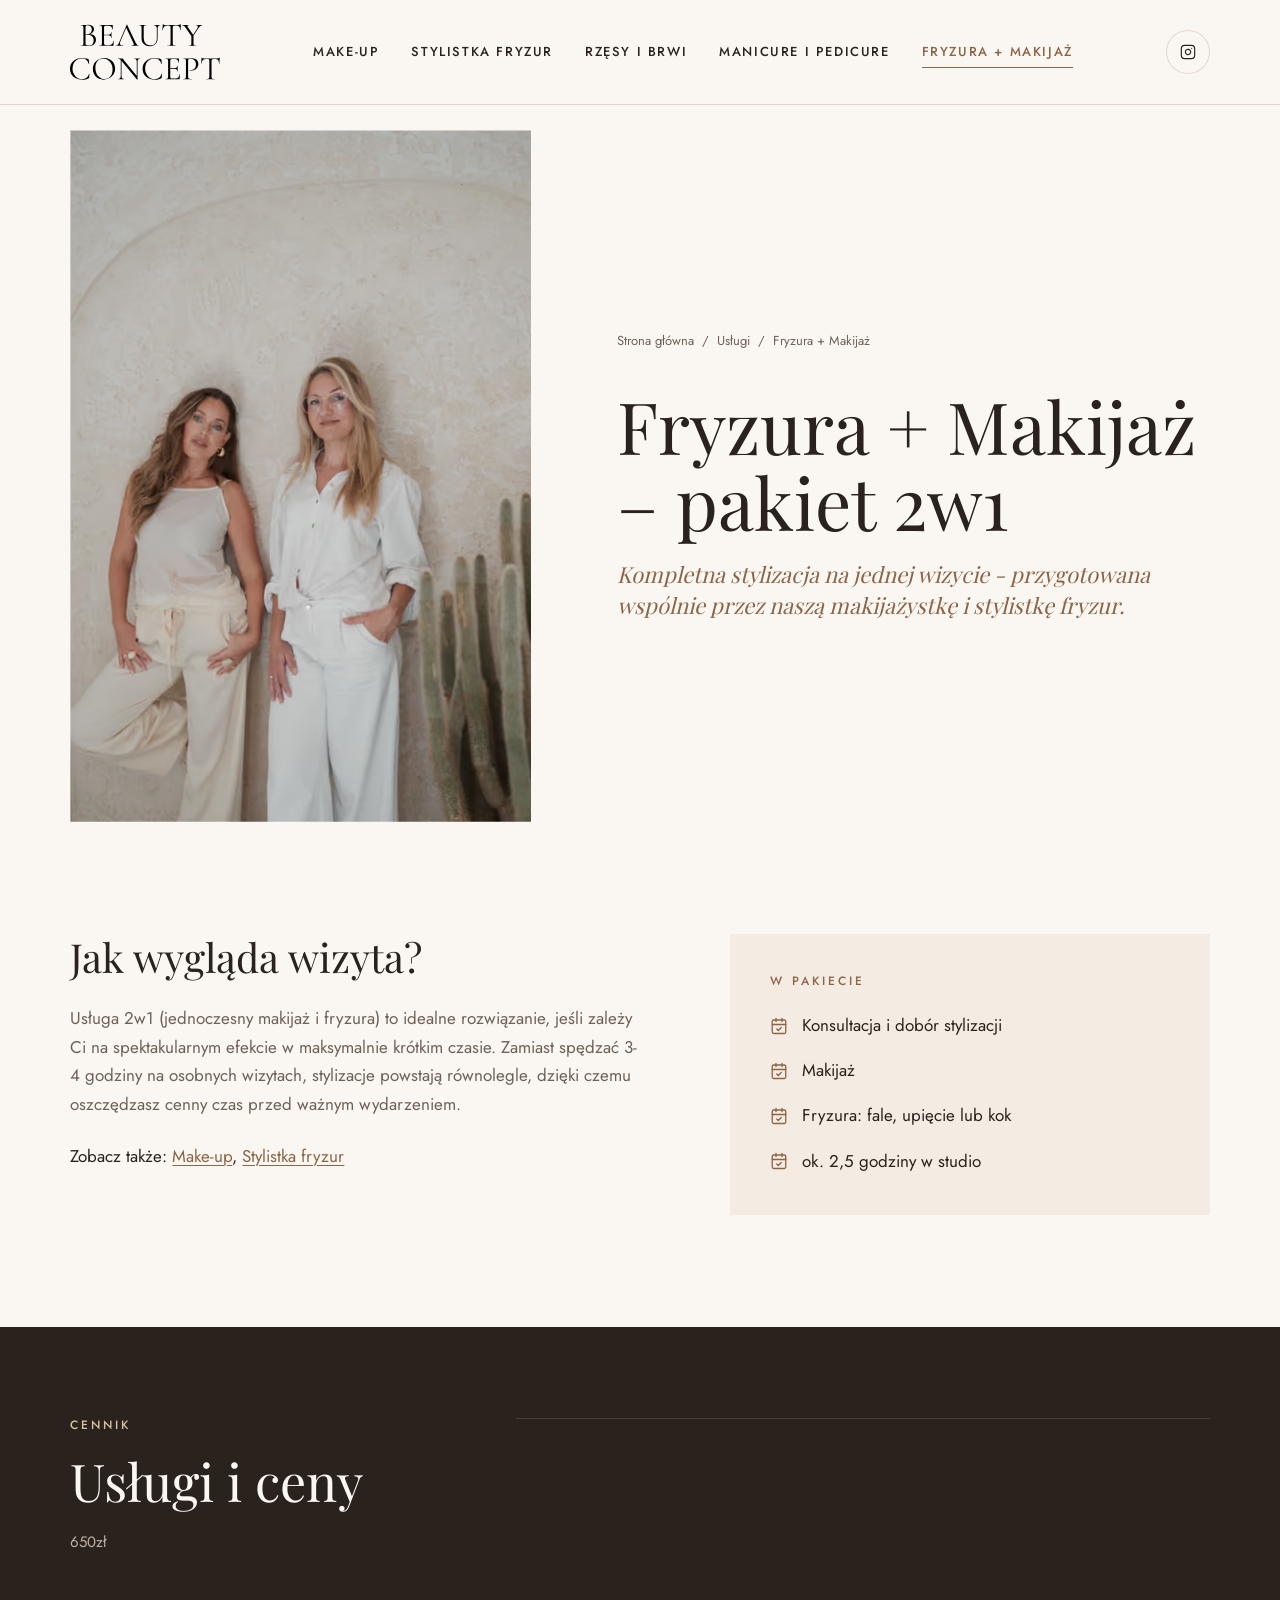
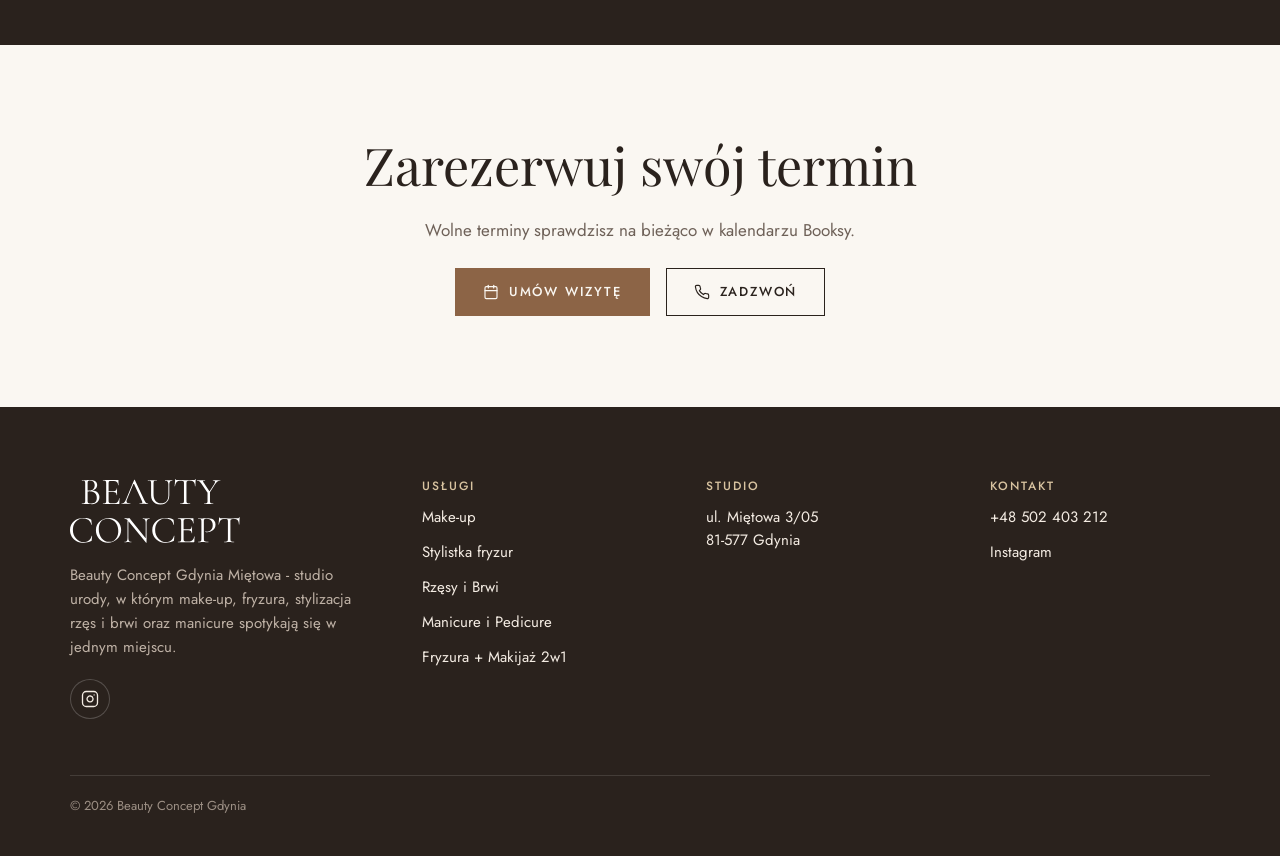
==== commit 8a345ab0: "Deploy ab4348edf70a9a0d1df6b93452aff906b4c14e79 from agatasawickawebsite/beauty-concept-code" ====
--- a/2w1/index.html
+++ b/2w1/index.html
@@ -1,5 +1,5 @@
-<!DOCTYPE html><html lang="pl"><head><meta charset="utf-8"><meta name="viewport" content="width=device-width, initial-scale=1"><title>Fryzura i makijaż 2w1 – pakiet ślubny Gdynia | Beauty Concept</title><meta name="description" content="Pakiet 2w1: makijaż i fryzura podczas jednej wizyty w Gdyni. Pakiet ślubny próbny i pakiet ślubny wraz z cennikiem."><link rel="canonical" href="https://agatasawickawebsite.github.io/beauty-concept-website/2w1/"><meta name="theme-color" content="#FAF7F2"><meta name="referrer" content="strict-origin-when-cross-origin"><link rel="icon" href="/beauty-concept-website/favicon.svg" type="image/svg+xml"><meta name="generator" content="Astro v7.3.5"><meta property="og:type" content="website"><meta property="og:locale" content="pl_PL"><meta property="og:site_name" content="Beauty Concept"><meta property="og:title" content="Fryzura i makijaż 2w1 – pakiet ślubny Gdynia | Beauty Concept"><meta property="og:description" content="Pakiet 2w1: makijaż i fryzura podczas jednej wizyty w Gdyni. Pakiet ślubny próbny i pakiet ślubny wraz z cennikiem."><meta property="og:url" content="https://agatasawickawebsite.github.io/beauty-concept-website/2w1/"><meta property="og:image" content="https://agatasawickawebsite.github.io/beauty-concept-website/_astro/combo.B3HgoPNg_Za49AN.jpg"><meta property="og:image:width" content="1200"><meta property="og:image:height" content="630"><meta property="og:image:alt" content="Dwie kobiety w jasnych stylizacjach na tle kremowej ściany studia"><meta name="twitter:card" content="summary_large_image"><meta name="twitter:title" content="Fryzura i makijaż 2w1 – pakiet ślubny Gdynia | Beauty Concept"><meta name="twitter:description" content="Pakiet 2w1: makijaż i fryzura podczas jednej wizyty w Gdyni. Pakiet ślubny próbny i pakiet ślubny wraz z cennikiem."><meta name="twitter:image" content="https://agatasawickawebsite.github.io/beauty-concept-website/_astro/combo.B3HgoPNg_Za49AN.jpg"><meta name="twitter:image:alt" content="Dwie kobiety w jasnych stylizacjach na tle kremowej ściany studia"><script type="application/ld+json">{"@context":"https://schema.org","@type":"BeautySalon","@id":"https://agatasawickawebsite.github.io/beauty-concept-website/#salon","name":"Beauty Concept","url":"https://agatasawickawebsite.github.io/beauty-concept-website/","image":"https://agatasawickawebsite.github.io/beauty-concept-website/_astro/combo.B3HgoPNg_Za49AN.jpg","logo":"https://agatasawickawebsite.github.io/beauty-concept-website/_astro/logo.Dc9oQUd-.svg","description":"Beauty Concept Gdynia - studio urody na Miętowej: make-up, stylistka fryzur, rzęsy i brwi, manicure i pedicure. Sprawdź ofertę, ceny i umów wizytę przez Booksy.","telephone":"+48 502 403 212","address":{"@type":"PostalAddress","streetAddress":"ul. Miętowa 3/05","postalCode":"81-577","addressLocality":"Gdynia","addressCountry":"PL"},"geo":{"@type":"GeoCoordinates","latitude":54.5189,"longitude":18.5305},"sameAs":["https://instagram.com/beautyconcept.gdynia","https://facebook.com/beautyconcept.gdynia"]}</script><script type="application/ld+json">{"@context":"https://schema.org","@type":"BreadcrumbList","itemListElement":[{"@type":"ListItem","position":1,"name":"Strona główna","item":"https://agatasawickawebsite.github.io/beauty-concept-website/"},{"@type":"ListItem","position":2,"name":"Usługi","item":"https://agatasawickawebsite.github.io/beauty-concept-website/#uslugi"},{"@type":"ListItem","position":3,"name":"Fryzura + Makijaż"}]}</script><script type="application/ld+json">{"@context":"https://schema.org","@type":"Service","name":"Fryzura + Makijaż – pakiet 2w1","description":"Pakiet 2w1: makijaż i fryzura podczas jednej wizyty w Gdyni. Pakiet ślubny próbny i pakiet ślubny wraz z cennikiem.","url":"https://agatasawickawebsite.github.io/beauty-concept-website/2w1/","provider":{"@type":"BeautySalon","name":"Beauty Concept"},"hasOfferCatalog":{"@type":"OfferCatalog","name":"Fryzura + Makijaż – pakiet 2w1","itemListElement":[{"@type":"OfferCatalog","name":"Fryzura + Makijaż – pakiet 2w1","itemListElement":[{"@type":"Offer","itemOffered":{"@type":"Service","name":"Pakiet 2w1"},"priceCurrency":"PLN","price":850}]}]}}</script><!-- Client-side page swaps with a same-document view transition (cross-fade + card photo
-         morph, see motion.css / morph.ts). Browsers without the API just swap the page. --><meta name="astro-view-transitions-enabled" content="true"><meta name="astro-view-transitions-fallback" content="swap"><script type="module" src="/beauty-concept-website/_astro/ClientRouter.astro_astro_type_script_index_0_lang.C0MNin66.js"></script><!-- Pages can add <link rel="preload" as="image"> for the LCP image etc. --><link rel="stylesheet" href="/beauty-concept-website/_astro/BaseLayout.kHpbkXVu.css"><link rel="stylesheet" href="/beauty-concept-website/_astro/jsonld.DG84WxP1.css"><link rel="stylesheet" href="/beauty-concept-website/_astro/index.DoqwvwzX.css"><script type="module" src="/beauty-concept-website/_astro/page.DJ1T1J6G.js"></script></head><body><a class="skip-link" href="#main">Przejdź do treści</a><header class="site-header" data-astro-cid-nen7h5rs><div class="site-header__bar" data-astro-cid-nen7h5rs><div class="site-header__inner" data-astro-cid-nen7h5rs><a class="site-header__brand" href="/beauty-concept-website/" data-astro-cid-nen7h5rs><img src="/beauty-concept-website/_astro/logo.Dc9oQUd-.svg" alt="Beauty Concept" width="150" loading="eager" decoding="sync"></a><div class="site-header__actions" data-astro-cid-nen7h5rs><a class="site-header__book" href="/beauty-concept-website/#uslugi" aria-label="Umów wizytę" data-astro-cid-nen7h5rs><svg xmlns="http://www.w3.org/2000/svg" viewBox="0 0 24 24" fill="none" stroke="currentColor" stroke-width="1.75" stroke-linecap="round" stroke-linejoin="round" aria-hidden="true" focusable="false"><path d="M8 2v4"></path><path d="M16 2v4"></path><rect width="18" height="18" x="3" y="4" rx="2"></rect><path d="M3 10h18"></path></svg></a><button type="button" class="nav-toggle" aria-expanded="false" aria-controls="site-nav" data-label-open="Otwórz menu" data-label-close="Zamknij menu" aria-label="Otwórz menu" data-astro-cid-nen7h5rs><svg viewBox="0 0 24 24" width="24" height="24" fill="none" stroke="currentColor" stroke-width="1.75" stroke-linecap="round" aria-hidden="true" focusable="false" data-astro-cid-nen7h5rs><path class="nav-toggle__line nav-toggle__line--top" d="M4 6h16" data-astro-cid-nen7h5rs></path><path class="nav-toggle__line nav-toggle__line--mid" d="M4 12h16" data-astro-cid-nen7h5rs></path><path class="nav-toggle__line nav-toggle__line--bottom" d="M4 18h16" data-astro-cid-nen7h5rs></path></svg></button></div><div class="site-nav" id="site-nav" style="--n: 5" data-astro-cid-nen7h5rs><nav aria-label="Menu główne" data-astro-cid-nen7h5rs><ul class="site-nav__list" data-astro-cid-nen7h5rs><li style="--i: 0" data-astro-cid-nen7h5rs><a href="/beauty-concept-website/make-up/" data-astro-cid-nen7h5rs><span class="site-nav__text" data-astro-cid-nen7h5rs><span class="site-nav__label" data-astro-cid-nen7h5rs>Make-up</span><span class="site-nav__sub" data-astro-cid-nen7h5rs>Agata Sawicka</span></span><svg xmlns="http://www.w3.org/2000/svg" viewBox="0 0 24 24" fill="none" stroke="currentColor" stroke-width="1.75" stroke-linecap="round" stroke-linejoin="round" aria-hidden="true" focusable="false" class="site-nav__arrow"><path d="M7 7h10v10"></path><path d="M7 17 17 7"></path></svg></a></li><li style="--i: 1" data-astro-cid-nen7h5rs><a href="/beauty-concept-website/fryzjer/" data-astro-cid-nen7h5rs><span class="site-nav__text" data-astro-cid-nen7h5rs><span class="site-nav__label" data-astro-cid-nen7h5rs>Stylistka fryzur</span><span class="site-nav__sub" data-astro-cid-nen7h5rs>Anna Bołkowska</span></span><svg xmlns="http://www.w3.org/2000/svg" viewBox="0 0 24 24" fill="none" stroke="currentColor" stroke-width="1.75" stroke-linecap="round" stroke-linejoin="round" aria-hidden="true" focusable="false" class="site-nav__arrow"><path d="M7 7h10v10"></path><path d="M7 17 17 7"></path></svg></a></li><li style="--i: 2" data-astro-cid-nen7h5rs><a href="/beauty-concept-website/rzesy-i-brwi/" data-astro-cid-nen7h5rs><span class="site-nav__text" data-astro-cid-nen7h5rs><span class="site-nav__label" data-astro-cid-nen7h5rs>Rzęsy i Brwi</span><span class="site-nav__sub" data-astro-cid-nen7h5rs>Gosia Suchańska</span></span><svg xmlns="http://www.w3.org/2000/svg" viewBox="0 0 24 24" fill="none" stroke="currentColor" stroke-width="1.75" stroke-linecap="round" stroke-linejoin="round" aria-hidden="true" focusable="false" class="site-nav__arrow"><path d="M7 7h10v10"></path><path d="M7 17 17 7"></path></svg></a></li><li style="--i: 3" data-astro-cid-nen7h5rs><a href="/beauty-concept-website/manicure-i-pedicure/" data-astro-cid-nen7h5rs><span class="site-nav__text" data-astro-cid-nen7h5rs><span class="site-nav__label" data-astro-cid-nen7h5rs>Manicure i Pedicure</span><span class="site-nav__sub" data-astro-cid-nen7h5rs>Tetiana Kolesova</span></span><svg xmlns="http://www.w3.org/2000/svg" viewBox="0 0 24 24" fill="none" stroke="currentColor" stroke-width="1.75" stroke-linecap="round" stroke-linejoin="round" aria-hidden="true" focusable="false" class="site-nav__arrow"><path d="M7 7h10v10"></path><path d="M7 17 17 7"></path></svg></a></li><li style="--i: 4" data-astro-cid-nen7h5rs><a href="/beauty-concept-website/2w1/" aria-current="page" data-astro-cid-nen7h5rs><span class="site-nav__text" data-astro-cid-nen7h5rs><span class="site-nav__label" data-astro-cid-nen7h5rs>Fryzura + Makijaż</span><span class="site-nav__sub" data-astro-cid-nen7h5rs>Pakiet</span></span><svg xmlns="http://www.w3.org/2000/svg" viewBox="0 0 24 24" fill="none" stroke="currentColor" stroke-width="1.75" stroke-linecap="round" stroke-linejoin="round" aria-hidden="true" focusable="false" class="site-nav__arrow"><path d="M7 7h10v10"></path><path d="M7 17 17 7"></path></svg></a></li></ul></nav><div class="site-nav__bottom" data-astro-cid-nen7h5rs><a class="btn btn--primary site-nav__cta" href="/beauty-concept-website/#uslugi" data-astro-cid-nen7h5rs><svg xmlns="http://www.w3.org/2000/svg" viewBox="0 0 24 24" fill="none" stroke="currentColor" stroke-width="1.75" stroke-linecap="round" stroke-linejoin="round" aria-hidden="true" focusable="false"><path d="M8 2v4"></path><path d="M16 2v4"></path><rect width="18" height="18" x="3" y="4" rx="2"></rect><path d="M3 10h18"></path></svg>Umów wizytę</a><div class="site-nav__contact" data-astro-cid-nen7h5rs><p class="site-nav__address" data-astro-cid-nen7h5rs><span data-astro-cid-nen7h5rs>ul. Miętowa 3/05, Gdynia</span></p><ul class="socials socials--on-light" data-astro-cid-y2qsmizv><li data-astro-cid-y2qsmizv><a href="https://instagram.com/beautyconcept.gdynia" target="_blank" rel="noopener noreferrer" aria-label="Instagram (otwiera się w nowej karcie)" data-astro-cid-y2qsmizv><svg xmlns="http://www.w3.org/2000/svg" viewBox="0 0 24 24" fill="none" stroke="currentColor" stroke-width="1.75" stroke-linecap="round" stroke-linejoin="round" aria-hidden="true" focusable="false"><rect width="20" height="20" x="2" y="2" rx="5" ry="5"></rect><path d="M16 11.37A4 4 0 1 1 12.63 8 4 4 0 0 1 16 11.37z"></path><line x1="17.5" x2="17.51" y1="6.5" y2="6.5"></line></svg></a></li></ul></div></div></div></div></div></header><noscript><style>
+<!DOCTYPE html><html lang="pl"><head><meta charset="utf-8"><meta name="viewport" content="width=device-width, initial-scale=1"><title>Fryzura i makijaż 2w1 – pakiet  Gdynia | Beauty Concept</title><meta name="description" content="Pakiet 2w1: makijaż i fryzura podczas jednej wizyty w Gdyni. "><link rel="canonical" href="https://beautyconceptmietowa.pl/2w1/"><meta name="theme-color" content="#FAF7F2"><meta name="referrer" content="strict-origin-when-cross-origin"><link rel="icon" href="/favicon.svg" type="image/svg+xml"><meta name="generator" content="Astro v7.3.5"><meta property="og:type" content="website"><meta property="og:locale" content="pl_PL"><meta property="og:site_name" content="Beauty Concept"><meta property="og:title" content="Fryzura i makijaż 2w1 – pakiet  Gdynia | Beauty Concept"><meta property="og:description" content="Pakiet 2w1: makijaż i fryzura podczas jednej wizyty w Gdyni. "><meta property="og:url" content="https://beautyconceptmietowa.pl/2w1/"><meta property="og:image" content="https://beautyconceptmietowa.pl/_astro/combo.B3HgoPNg_ZW4PJ6.jpg"><meta property="og:image:width" content="1200"><meta property="og:image:height" content="630"><meta property="og:image:alt" content="Dwie kobiety w jasnych stylizacjach na tle kremowej ściany studia"><meta name="twitter:card" content="summary_large_image"><meta name="twitter:title" content="Fryzura i makijaż 2w1 – pakiet  Gdynia | Beauty Concept"><meta name="twitter:description" content="Pakiet 2w1: makijaż i fryzura podczas jednej wizyty w Gdyni. "><meta name="twitter:image" content="https://beautyconceptmietowa.pl/_astro/combo.B3HgoPNg_ZW4PJ6.jpg"><meta name="twitter:image:alt" content="Dwie kobiety w jasnych stylizacjach na tle kremowej ściany studia"><script type="application/ld+json">{"@context":"https://schema.org","@type":"BeautySalon","@id":"https://beautyconceptmietowa.pl/#salon","name":"Beauty Concept","url":"https://beautyconceptmietowa.pl/","image":"https://beautyconceptmietowa.pl/_astro/combo.B3HgoPNg_ZW4PJ6.jpg","logo":"https://beautyconceptmietowa.pl/_astro/logo.Dc9oQUd-.svg","description":"Beauty Concept Gdynia - studio urody na Miętowej: make-up, stylistka fryzur, rzęsy i brwi, manicure i pedicure. Sprawdź ofertę, ceny i umów wizytę przez Booksy.","telephone":"+48 502 403 212","address":{"@type":"PostalAddress","streetAddress":"ul. Miętowa 3/05","postalCode":"81-577","addressLocality":"Gdynia","addressCountry":"PL"},"geo":{"@type":"GeoCoordinates","latitude":54.5189,"longitude":18.5305},"sameAs":["https://instagram.com/beautyconcept.gdynia","https://facebook.com/beautyconcept.gdynia"]}</script><script type="application/ld+json">{"@context":"https://schema.org","@type":"BreadcrumbList","itemListElement":[{"@type":"ListItem","position":1,"name":"Strona główna","item":"https://beautyconceptmietowa.pl/"},{"@type":"ListItem","position":2,"name":"Usługi","item":"https://beautyconceptmietowa.pl/#uslugi"},{"@type":"ListItem","position":3,"name":"Fryzura + Makijaż"}]}</script><script type="application/ld+json">{"@context":"https://schema.org","@type":"Service","name":"Fryzura + Makijaż – pakiet 2w1","description":"Pakiet 2w1: makijaż i fryzura podczas jednej wizyty w Gdyni. ","url":"https://beautyconceptmietowa.pl/2w1/","provider":{"@type":"BeautySalon","name":"Beauty Concept"},"hasOfferCatalog":{"@type":"OfferCatalog","name":"Fryzura + Makijaż – pakiet 2w1","itemListElement":[{"@type":"OfferCatalog","name":"Fryzura + Makijaż – pakiet 2w1","itemListElement":[]}]}}</script><!-- Client-side page swaps with a same-document view transition (cross-fade + card photo
+         morph, see motion.css / morph.ts). Browsers without the API just swap the page. --><meta name="astro-view-transitions-enabled" content="true"><meta name="astro-view-transitions-fallback" content="swap"><script type="module" src="/_astro/ClientRouter.astro_astro_type_script_index_0_lang.C0MNin66.js"></script><!-- Pages can add <link rel="preload" as="image"> for the LCP image etc. --><link rel="stylesheet" href="/_astro/BaseLayout.DWGkz-xp.css"><link rel="stylesheet" href="/_astro/jsonld.DG84WxP1.css"><link rel="stylesheet" href="/_astro/index.DoqwvwzX.css"><script type="module" src="/_astro/page.DJ1T1J6G.js"></script></head><body><a class="skip-link" href="#main">Przejdź do treści</a><header class="site-header" data-astro-cid-nen7h5rs><div class="site-header__bar" data-astro-cid-nen7h5rs><div class="site-header__inner" data-astro-cid-nen7h5rs><a class="site-header__brand" href="/" data-astro-cid-nen7h5rs><img src="/_astro/logo.Dc9oQUd-.svg" alt="Beauty Concept" width="150" loading="eager" decoding="sync"></a><div class="site-header__actions" data-astro-cid-nen7h5rs><a class="site-header__book" href="/#uslugi" aria-label="Umów wizytę" data-astro-cid-nen7h5rs><svg xmlns="http://www.w3.org/2000/svg" viewBox="0 0 24 24" fill="none" stroke="currentColor" stroke-width="1.75" stroke-linecap="round" stroke-linejoin="round" aria-hidden="true" focusable="false"><path d="M8 2v4"></path><path d="M16 2v4"></path><rect width="18" height="18" x="3" y="4" rx="2"></rect><path d="M3 10h18"></path></svg></a><button type="button" class="nav-toggle" aria-expanded="false" aria-controls="site-nav" data-label-open="Otwórz menu" data-label-close="Zamknij menu" aria-label="Otwórz menu" data-astro-cid-nen7h5rs><svg viewBox="0 0 24 24" width="24" height="24" fill="none" stroke="currentColor" stroke-width="1.75" stroke-linecap="round" aria-hidden="true" focusable="false" data-astro-cid-nen7h5rs><path class="nav-toggle__line nav-toggle__line--top" d="M4 6h16" data-astro-cid-nen7h5rs></path><path class="nav-toggle__line nav-toggle__line--mid" d="M4 12h16" data-astro-cid-nen7h5rs></path><path class="nav-toggle__line nav-toggle__line--bottom" d="M4 18h16" data-astro-cid-nen7h5rs></path></svg></button></div><div class="site-nav" id="site-nav" style="--n: 5" data-astro-cid-nen7h5rs><nav aria-label="Menu główne" data-astro-cid-nen7h5rs><ul class="site-nav__list" data-astro-cid-nen7h5rs><li style="--i: 0" data-astro-cid-nen7h5rs><a href="/make-up/" data-astro-cid-nen7h5rs><span class="site-nav__text" data-astro-cid-nen7h5rs><span class="site-nav__label" data-astro-cid-nen7h5rs>Make-up</span><span class="site-nav__sub" data-astro-cid-nen7h5rs>Agata Sawicka</span></span><svg xmlns="http://www.w3.org/2000/svg" viewBox="0 0 24 24" fill="none" stroke="currentColor" stroke-width="1.75" stroke-linecap="round" stroke-linejoin="round" aria-hidden="true" focusable="false" class="site-nav__arrow"><path d="M7 7h10v10"></path><path d="M7 17 17 7"></path></svg></a></li><li style="--i: 1" data-astro-cid-nen7h5rs><a href="/fryzjer/" data-astro-cid-nen7h5rs><span class="site-nav__text" data-astro-cid-nen7h5rs><span class="site-nav__label" data-astro-cid-nen7h5rs>Stylistka fryzur</span><span class="site-nav__sub" data-astro-cid-nen7h5rs>Anna Bołkowska</span></span><svg xmlns="http://www.w3.org/2000/svg" viewBox="0 0 24 24" fill="none" stroke="currentColor" stroke-width="1.75" stroke-linecap="round" stroke-linejoin="round" aria-hidden="true" focusable="false" class="site-nav__arrow"><path d="M7 7h10v10"></path><path d="M7 17 17 7"></path></svg></a></li><li style="--i: 2" data-astro-cid-nen7h5rs><a href="/rzesy-i-brwi/" data-astro-cid-nen7h5rs><span class="site-nav__text" data-astro-cid-nen7h5rs><span class="site-nav__label" data-astro-cid-nen7h5rs>Rzęsy i Brwi</span><span class="site-nav__sub" data-astro-cid-nen7h5rs>Gosia Suchańska</span></span><svg xmlns="http://www.w3.org/2000/svg" viewBox="0 0 24 24" fill="none" stroke="currentColor" stroke-width="1.75" stroke-linecap="round" stroke-linejoin="round" aria-hidden="true" focusable="false" class="site-nav__arrow"><path d="M7 7h10v10"></path><path d="M7 17 17 7"></path></svg></a></li><li style="--i: 3" data-astro-cid-nen7h5rs><a href="/manicure-i-pedicure/" data-astro-cid-nen7h5rs><span class="site-nav__text" data-astro-cid-nen7h5rs><span class="site-nav__label" data-astro-cid-nen7h5rs>Manicure i Pedicure</span><span class="site-nav__sub" data-astro-cid-nen7h5rs>Tetiana Kolesova</span></span><svg xmlns="http://www.w3.org/2000/svg" viewBox="0 0 24 24" fill="none" stroke="currentColor" stroke-width="1.75" stroke-linecap="round" stroke-linejoin="round" aria-hidden="true" focusable="false" class="site-nav__arrow"><path d="M7 7h10v10"></path><path d="M7 17 17 7"></path></svg></a></li><li style="--i: 4" data-astro-cid-nen7h5rs><a href="/2w1/" aria-current="page" data-astro-cid-nen7h5rs><span class="site-nav__text" data-astro-cid-nen7h5rs><span class="site-nav__label" data-astro-cid-nen7h5rs>Fryzura + Makijaż</span><span class="site-nav__sub" data-astro-cid-nen7h5rs>Pakiet</span></span><svg xmlns="http://www.w3.org/2000/svg" viewBox="0 0 24 24" fill="none" stroke="currentColor" stroke-width="1.75" stroke-linecap="round" stroke-linejoin="round" aria-hidden="true" focusable="false" class="site-nav__arrow"><path d="M7 7h10v10"></path><path d="M7 17 17 7"></path></svg></a></li></ul></nav><div class="site-nav__bottom" data-astro-cid-nen7h5rs><a class="btn btn--primary site-nav__cta" href="/#uslugi" data-astro-cid-nen7h5rs><svg xmlns="http://www.w3.org/2000/svg" viewBox="0 0 24 24" fill="none" stroke="currentColor" stroke-width="1.75" stroke-linecap="round" stroke-linejoin="round" aria-hidden="true" focusable="false"><path d="M8 2v4"></path><path d="M16 2v4"></path><rect width="18" height="18" x="3" y="4" rx="2"></rect><path d="M3 10h18"></path></svg>Umów wizytę</a><div class="site-nav__contact" data-astro-cid-nen7h5rs><p class="site-nav__address" data-astro-cid-nen7h5rs><span data-astro-cid-nen7h5rs>ul. Miętowa 3/05, Gdynia</span></p><ul class="socials socials--on-light" data-astro-cid-y2qsmizv><li data-astro-cid-y2qsmizv><a href="https://instagram.com/beautyconcept.gdynia" target="_blank" rel="noopener noreferrer" aria-label="Instagram (otwiera się w nowej karcie)" data-astro-cid-y2qsmizv><svg xmlns="http://www.w3.org/2000/svg" viewBox="0 0 24 24" fill="none" stroke="currentColor" stroke-width="1.75" stroke-linecap="round" stroke-linejoin="round" aria-hidden="true" focusable="false"><rect width="20" height="20" x="2" y="2" rx="5" ry="5"></rect><path d="M16 11.37A4 4 0 1 1 12.63 8 4 4 0 0 1 16 11.37z"></path><line x1="17.5" x2="17.51" y1="6.5" y2="6.5"></line></svg></a></li></ul></div></div></div></div></div></header><noscript><style>
     .nav-toggle {
       display: none !important;
     }
@@ -17,5 +17,4 @@
         translate: none !important;
       }
     }
-  </style></noscript><script type="module" src="/beauty-concept-website/_astro/Header.astro_astro_type_script_index_0_lang.DxtButLg.js"></script><main id="main" tabindex="-1"><section class="hero" data-astro-cid-5yimemiz><div class="container hero__inner" data-astro-cid-5yimemiz><div class="hero__text" data-astro-cid-5yimemiz><nav class="breadcrumbs" aria-label="Ścieżka nawigacji" data-astro-cid-vx4iavld><ol data-astro-cid-vx4iavld><li data-astro-cid-vx4iavld><a href="/beauty-concept-website/" data-astro-cid-vx4iavld>Strona główna</a></li><li data-astro-cid-vx4iavld><a href="/beauty-concept-website/#uslugi" data-astro-cid-vx4iavld>Usługi</a></li><li data-astro-cid-vx4iavld><span aria-current="page" data-astro-cid-vx4iavld>Fryzura + Makijaż</span></li></ol></nav><h1 class="hero__title" data-astro-cid-5yimemiz>Fryzura + Makijaż – pakiet 2w1</h1><p class="hero__lead" data-astro-cid-5yimemiz>Kompletna stylizacja na jednej wizycie - przygotowana wspólnie przez naszą makijażystkę i stylistkę fryzur.</p></div><div class="hero__image" data-reveal="curtain" data-morph-hero data-astro-cid-5yimemiz><picture><source srcset="/beauty-concept-website/_astro/combo.B3HgoPNg_1eURNC.avif 480w, /beauty-concept-website/_astro/combo.B3HgoPNg_hCpEk.avif 768w, /beauty-concept-website/_astro/combo.B3HgoPNg_1PchJX.avif 1120w" type="image/avif" sizes="(min-width: 900px) min(36vw, 32rem), (min-width: 40rem) 60svh, 100vw"><source srcset="/beauty-concept-website/_astro/combo.B3HgoPNg_ZvvAsV.webp 480w, /beauty-concept-website/_astro/combo.B3HgoPNg_1BQ7Jk.webp 768w, /beauty-concept-website/_astro/combo.B3HgoPNg_2qz1Ju.webp 1120w" type="image/webp" sizes="(min-width: 900px) min(36vw, 32rem), (min-width: 40rem) 60svh, 100vw"><img src="/beauty-concept-website/_astro/combo.B3HgoPNg_ppLpM.jpg" srcset="/beauty-concept-website/_astro/combo.B3HgoPNg_Z2qu6R1.jpg 480w, /beauty-concept-website/_astro/combo.B3HgoPNg_Z1ScetV.jpg 768w, /beauty-concept-website/_astro/combo.B3HgoPNg_r2KFY.jpg 1120w" alt="Dwie kobiety w jasnych stylizacjach na tle kremowej ściany studia" sizes="(min-width: 900px) min(36vw, 32rem), (min-width: 40rem) 60svh, 100vw" loading="eager" fetchpriority="high" decoding="sync" width="2400" height="3600"></picture></div></div></section><section class="about section" aria-labelledby="about-title" data-astro-cid-5yimemiz><div class="container about__inner" data-astro-cid-5yimemiz><div class="about__text" data-astro-cid-5yimemiz><h2 id="about-title" class="about__title" data-astro-cid-5yimemiz>Jak wygląda wizyta?</h2><div class="prose about__body" data-astro-cid-5yimemiz><p>Najpierw krótka konsultacja: ustalamy styl, strój i biżuterię. Następnie makijażystka i stylistka fryzur pracują <strong>równolegle</strong>, dzięki czemu cała stylizacja zajmuje ok. 2,5 godziny.</p>
-<p>Przy pakietach ślubnych rekomendujemy wcześniejszą próbę - dzięki temu w dniu ślubu nie ma miejsca na niespodzianki.</p></div><p class="about__related" data-astro-cid-5yimemiz>Zobacz także: <a href="/beauty-concept-website/make-up/" data-astro-cid-5yimemiz>Make-up</a>, <a href="/beauty-concept-website/fryzjer/" data-astro-cid-5yimemiz>Stylistka fryzur</a></p></div><aside class="includes" aria-labelledby="includes-title" data-astro-cid-5yimemiz><h3 id="includes-title" class="eyebrow" data-astro-cid-5yimemiz>W pakiecie</h3><ul class="includes__list" data-astro-cid-5yimemiz><li data-astro-cid-5yimemiz><svg xmlns="http://www.w3.org/2000/svg" viewBox="0 0 24 24" fill="none" stroke="currentColor" stroke-width="1.75" stroke-linecap="round" stroke-linejoin="round" aria-hidden="true" focusable="false"><path d="M8 2v4"></path><path d="M16 2v4"></path><rect width="18" height="18" x="3" y="4" rx="2"></rect><path d="M3 10h18"></path><path d="m9 16 2 2 4-4"></path></svg><span data-astro-cid-5yimemiz>Konsultacja i dobór stylizacji</span></li><li data-astro-cid-5yimemiz><svg xmlns="http://www.w3.org/2000/svg" viewBox="0 0 24 24" fill="none" stroke="currentColor" stroke-width="1.75" stroke-linecap="round" stroke-linejoin="round" aria-hidden="true" focusable="false"><path d="M8 2v4"></path><path d="M16 2v4"></path><rect width="18" height="18" x="3" y="4" rx="2"></rect><path d="M3 10h18"></path><path d="m9 16 2 2 4-4"></path></svg><span data-astro-cid-5yimemiz>Makijaż</span></li><li data-astro-cid-5yimemiz><svg xmlns="http://www.w3.org/2000/svg" viewBox="0 0 24 24" fill="none" stroke="currentColor" stroke-width="1.75" stroke-linecap="round" stroke-linejoin="round" aria-hidden="true" focusable="false"><path d="M8 2v4"></path><path d="M16 2v4"></path><rect width="18" height="18" x="3" y="4" rx="2"></rect><path d="M3 10h18"></path><path d="m9 16 2 2 4-4"></path></svg><span data-astro-cid-5yimemiz>Fryzura: fale, upięcie lub kok</span></li><li data-astro-cid-5yimemiz><svg xmlns="http://www.w3.org/2000/svg" viewBox="0 0 24 24" fill="none" stroke="currentColor" stroke-width="1.75" stroke-linecap="round" stroke-linejoin="round" aria-hidden="true" focusable="false"><path d="M8 2v4"></path><path d="M16 2v4"></path><rect width="18" height="18" x="3" y="4" rx="2"></rect><path d="M3 10h18"></path><path d="m9 16 2 2 4-4"></path></svg><span data-astro-cid-5yimemiz>ok. 2,5 godziny w studio</span></li></ul></aside></div></section><section id="cennik" class="price section--dark" aria-labelledby="cennik-heading" data-astro-cid-4c6fl6iw><div class="container price__inner" data-astro-cid-4c6fl6iw><header class="price__head" data-astro-cid-4c6fl6iw><p class="eyebrow" data-astro-cid-4c6fl6iw>Cennik</p><h2 id="cennik-heading" class="price__title" data-astro-cid-4c6fl6iw>Usługi i ceny</h2><p class="price__note" data-astro-cid-4c6fl6iw>Dla grup (np. druhny, mama panny młodej) przygotowujemy indywidualną wycenę.</p></header><table class="price-list price__table" data-astro-cid-yexifyue><caption class="sr-only" data-astro-cid-yexifyue>Cennik – Fryzura + Makijaż – pakiet 2w1</caption><tbody data-reveal-group data-reveal-stagger="50" data-reveal-stagger-mobile="40" data-astro-cid-yexifyue><tr class="price-list__row" data-reveal data-astro-cid-yexifyue><th scope="row" data-astro-cid-yexifyue><span class="price-list__name" data-astro-cid-yexifyue>Pakiet 2w1</span></th><td class="price-list__price" data-astro-cid-yexifyue>850 zł</td></tr></tbody></table></div></section><section class="cta section--md" aria-labelledby="cta-title" data-booking-zone data-astro-cid-uflhlmzj><div class="container cta__inner" data-astro-cid-uflhlmzj><h2 id="cta-title" class="cta__title" data-astro-cid-uflhlmzj>Zarezerwuj swój termin</h2><p class="cta__body" data-astro-cid-uflhlmzj>Skontaktuj się, aby ustalić dogodny termin.</p><div class="cta__buttons" data-astro-cid-uflhlmzj><a class="btn btn--outline" href="tel:+48502403212" data-astro-cid-uflhlmzj><svg xmlns="http://www.w3.org/2000/svg" viewBox="0 0 24 24" fill="none" stroke="currentColor" stroke-width="1.75" stroke-linecap="round" stroke-linejoin="round" aria-hidden="true" focusable="false"><path d="M22 16.92v3a2 2 0 0 1-2.18 2 19.79 19.79 0 0 1-8.63-3.07 19.5 19.5 0 0 1-6-6 19.79 19.79 0 0 1-3.07-8.67A2 2 0 0 1 4.11 2h3a2 2 0 0 1 2 1.72c.127.96.361 1.903.7 2.81a2 2 0 0 1-.45 2.11L8.09 9.91a16 16 0 0 0 6 6l1.27-1.27a2 2 0 0 1 2.11-.45c.907.339 1.85.573 2.81.7A2 2 0 0 1 22 16.92z"></path></svg><span data-astro-cid-uflhlmzj>Zadzwoń</span></a></div></div></section></main><footer class="site-footer" data-astro-cid-jo6i4kqk><div class="site-footer__inner" data-astro-cid-jo6i4kqk><div class="site-footer__top" data-astro-cid-jo6i4kqk><div class="site-footer__brand" data-astro-cid-jo6i4kqk><a href="/beauty-concept-website/" class="site-footer__logo" data-astro-cid-jo6i4kqk><img src="/beauty-concept-website/_astro/logo-light.Bao10LRK.svg" alt="Beauty Concept" width="170" loading="lazy" decoding="async"></a><p class="site-footer__tagline" data-astro-cid-jo6i4kqk>Beauty Concept Gdynia Miętowa - studio urody, w którym make-up, fryzura, stylizacja rzęs i brwi oraz manicure spotykają się w jednym miejscu.</p><ul class="socials socials--on-dark" data-astro-cid-y2qsmizv><li data-astro-cid-y2qsmizv><a href="https://instagram.com/beautyconcept.gdynia" target="_blank" rel="noopener noreferrer" aria-label="Instagram (otwiera się w nowej karcie)" data-astro-cid-y2qsmizv><svg xmlns="http://www.w3.org/2000/svg" viewBox="0 0 24 24" fill="none" stroke="currentColor" stroke-width="1.75" stroke-linecap="round" stroke-linejoin="round" aria-hidden="true" focusable="false"><rect width="20" height="20" x="2" y="2" rx="5" ry="5"></rect><path d="M16 11.37A4 4 0 1 1 12.63 8 4 4 0 0 1 16 11.37z"></path><line x1="17.5" x2="17.51" y1="6.5" y2="6.5"></line></svg></a></li></ul></div><nav class="site-footer__col" aria-labelledby="footer-services" data-astro-cid-jo6i4kqk><h2 id="footer-services" class="site-footer__heading" data-astro-cid-jo6i4kqk>Usługi</h2><ul data-astro-cid-jo6i4kqk><li data-astro-cid-jo6i4kqk><a href="/beauty-concept-website/make-up/" data-astro-cid-jo6i4kqk>Make-up</a></li><li data-astro-cid-jo6i4kqk><a href="/beauty-concept-website/fryzjer/" data-astro-cid-jo6i4kqk>Stylistka fryzur</a></li><li data-astro-cid-jo6i4kqk><a href="/beauty-concept-website/rzesy-i-brwi/" data-astro-cid-jo6i4kqk>Rzęsy i Brwi</a></li><li data-astro-cid-jo6i4kqk><a href="/beauty-concept-website/manicure-i-pedicure/" data-astro-cid-jo6i4kqk>Manicure i Pedicure</a></li><li data-astro-cid-jo6i4kqk><a href="/beauty-concept-website/2w1/" data-astro-cid-jo6i4kqk>Fryzura + Makijaż 2w1</a></li></ul></nav><div class="site-footer__col" data-astro-cid-jo6i4kqk><h2 class="site-footer__heading" data-astro-cid-jo6i4kqk>Studio</h2><address data-astro-cid-jo6i4kqk><a href="https://maps.app.goo.gl/DFVaFao4Vhz5gdvr6" target="_blank" rel="noopener noreferrer" data-astro-cid-jo6i4kqk>ul. Miętowa 3/05<br data-astro-cid-jo6i4kqk>81-577 Gdynia</a></address></div><div class="site-footer__col site-footer__col--contact" data-astro-cid-jo6i4kqk><h2 class="site-footer__heading" data-astro-cid-jo6i4kqk>Kontakt</h2><ul data-astro-cid-jo6i4kqk><li data-astro-cid-jo6i4kqk><a href="tel:+48502403212" data-astro-cid-jo6i4kqk>+48 502 403 212</a></li><li data-astro-cid-jo6i4kqk><a href="https://instagram.com/beautyconcept.gdynia" target="_blank" rel="noopener noreferrer" data-astro-cid-jo6i4kqk>Instagram</a></li></ul></div></div><div class="site-footer__bottom" data-astro-cid-jo6i4kqk><p data-astro-cid-jo6i4kqk>© 2026 Beauty Concept Gdynia</p></div></div></footer><div class="book-bar" data-book-bar inert data-astro-cid-uhv5q5dv><a class="btn btn--primary book-bar__btn" href="/beauty-concept-website/#uslugi" data-astro-cid-uhv5q5dv><svg xmlns="http://www.w3.org/2000/svg" viewBox="0 0 24 24" fill="none" stroke="currentColor" stroke-width="1.75" stroke-linecap="round" stroke-linejoin="round" aria-hidden="true" focusable="false"><path d="M8 2v4"></path><path d="M16 2v4"></path><rect width="18" height="18" x="3" y="4" rx="2"></rect><path d="M3 10h18"></path></svg>Umów wizytę</a></div><script type="module" src="/beauty-concept-website/_astro/BookingBar.astro_astro_type_script_index_0_lang.B8q7rHAC.js"></script><script type="module" src="/beauty-concept-website/_astro/BaseLayout.astro_astro_type_script_index_0_lang.vEzO8vdu.js"></script></body></html>+  </style></noscript><script type="module" src="/_astro/Header.astro_astro_type_script_index_0_lang.DxtButLg.js"></script><main id="main" tabindex="-1"><section class="hero" data-astro-cid-5yimemiz><div class="container hero__inner" data-astro-cid-5yimemiz><div class="hero__text" data-astro-cid-5yimemiz><nav class="breadcrumbs" aria-label="Ścieżka nawigacji" data-astro-cid-vx4iavld><ol data-astro-cid-vx4iavld><li data-astro-cid-vx4iavld><a href="/" data-astro-cid-vx4iavld>Strona główna</a></li><li data-astro-cid-vx4iavld><a href="/#uslugi" data-astro-cid-vx4iavld>Usługi</a></li><li data-astro-cid-vx4iavld><span aria-current="page" data-astro-cid-vx4iavld>Fryzura + Makijaż</span></li></ol></nav><h1 class="hero__title" data-astro-cid-5yimemiz>Fryzura + Makijaż – pakiet 2w1</h1><p class="hero__lead" data-astro-cid-5yimemiz>Kompletna stylizacja na jednej wizycie - przygotowana wspólnie przez naszą makijażystkę i stylistkę fryzur.</p></div><div class="hero__image" data-reveal="curtain" data-morph-hero data-astro-cid-5yimemiz><picture><source srcset="/_astro/combo.B3HgoPNg_Z1VQJM2.avif 480w, /_astro/combo.B3HgoPNg_Z1q590f.avif 768w, /_astro/combo.B3HgoPNg_axAbz.avif 1120w" type="image/avif" sizes="(min-width: 900px) min(36vw, 32rem), (min-width: 40rem) 60svh, 100vw"><source srcset="/_astro/combo.B3HgoPNg_ZIk5nP.webp 480w, /_astro/combo.B3HgoPNg_Q7myj.webp 768w, /_astro/combo.B3HgoPNg_ZgRnHe.webp 1120w" type="image/webp" sizes="(min-width: 900px) min(36vw, 32rem), (min-width: 40rem) 60svh, 100vw"><img src="/_astro/combo.B3HgoPNg_ZjuTHR.jpg" srcset="/_astro/combo.B3HgoPNg_1kHPmz.jpg 480w, /_astro/combo.B3HgoPNg_Z1bXEu8.jpg 768w, /_astro/combo.B3HgoPNg_2fDrbc.jpg 1120w" alt="Dwie kobiety w jasnych stylizacjach na tle kremowej ściany studia" sizes="(min-width: 900px) min(36vw, 32rem), (min-width: 40rem) 60svh, 100vw" loading="eager" fetchpriority="high" decoding="sync" width="2400" height="3600"></picture></div></div></section><section class="about section" aria-labelledby="about-title" data-astro-cid-5yimemiz><div class="container about__inner" data-astro-cid-5yimemiz><div class="about__text" data-astro-cid-5yimemiz><h2 id="about-title" class="about__title" data-astro-cid-5yimemiz>Jak wygląda wizyta?</h2><div class="prose about__body" data-astro-cid-5yimemiz><p>Usługa 2w1 (jednoczesny makijaż i fryzura) to idealne rozwiązanie, jeśli zależy Ci na spektakularnym efekcie w maksymalnie krótkim czasie. Zamiast spędzać 3-4 godziny na osobnych wizytach, stylizacje powstają równolegle, dzięki czemu oszczędzasz cenny czas przed ważnym wydarzeniem.</p></div><p class="about__related" data-astro-cid-5yimemiz>Zobacz także: <a href="/make-up/" data-astro-cid-5yimemiz>Make-up</a>, <a href="/fryzjer/" data-astro-cid-5yimemiz>Stylistka fryzur</a></p></div><aside class="includes" aria-labelledby="includes-title" data-astro-cid-5yimemiz><h3 id="includes-title" class="eyebrow" data-astro-cid-5yimemiz>W pakiecie</h3><ul class="includes__list" data-astro-cid-5yimemiz><li data-astro-cid-5yimemiz><svg xmlns="http://www.w3.org/2000/svg" viewBox="0 0 24 24" fill="none" stroke="currentColor" stroke-width="1.75" stroke-linecap="round" stroke-linejoin="round" aria-hidden="true" focusable="false"><path d="M8 2v4"></path><path d="M16 2v4"></path><rect width="18" height="18" x="3" y="4" rx="2"></rect><path d="M3 10h18"></path><path d="m9 16 2 2 4-4"></path></svg><span data-astro-cid-5yimemiz>Konsultacja i dobór stylizacji</span></li><li data-astro-cid-5yimemiz><svg xmlns="http://www.w3.org/2000/svg" viewBox="0 0 24 24" fill="none" stroke="currentColor" stroke-width="1.75" stroke-linecap="round" stroke-linejoin="round" aria-hidden="true" focusable="false"><path d="M8 2v4"></path><path d="M16 2v4"></path><rect width="18" height="18" x="3" y="4" rx="2"></rect><path d="M3 10h18"></path><path d="m9 16 2 2 4-4"></path></svg><span data-astro-cid-5yimemiz>Makijaż</span></li><li data-astro-cid-5yimemiz><svg xmlns="http://www.w3.org/2000/svg" viewBox="0 0 24 24" fill="none" stroke="currentColor" stroke-width="1.75" stroke-linecap="round" stroke-linejoin="round" aria-hidden="true" focusable="false"><path d="M8 2v4"></path><path d="M16 2v4"></path><rect width="18" height="18" x="3" y="4" rx="2"></rect><path d="M3 10h18"></path><path d="m9 16 2 2 4-4"></path></svg><span data-astro-cid-5yimemiz>Fryzura: fale, upięcie lub kok</span></li><li data-astro-cid-5yimemiz><svg xmlns="http://www.w3.org/2000/svg" viewBox="0 0 24 24" fill="none" stroke="currentColor" stroke-width="1.75" stroke-linecap="round" stroke-linejoin="round" aria-hidden="true" focusable="false"><path d="M8 2v4"></path><path d="M16 2v4"></path><rect width="18" height="18" x="3" y="4" rx="2"></rect><path d="M3 10h18"></path><path d="m9 16 2 2 4-4"></path></svg><span data-astro-cid-5yimemiz>ok. 2,5 godziny w studio</span></li></ul></aside></div></section><section id="cennik" class="price section--dark" aria-labelledby="cennik-heading" data-astro-cid-4c6fl6iw><div class="container price__inner" data-astro-cid-4c6fl6iw><header class="price__head" data-astro-cid-4c6fl6iw><p class="eyebrow" data-astro-cid-4c6fl6iw>Cennik</p><h2 id="cennik-heading" class="price__title" data-astro-cid-4c6fl6iw>Usługi i ceny</h2><p class="price__note" data-astro-cid-4c6fl6iw>650zł</p></header><table class="price-list price__table" data-astro-cid-yexifyue><caption class="sr-only" data-astro-cid-yexifyue>Cennik – Fryzura + Makijaż – pakiet 2w1</caption><tbody data-reveal-group data-reveal-stagger="50" data-reveal-stagger-mobile="40" data-astro-cid-yexifyue></tbody></table></div></section><section class="cta section--md" aria-labelledby="cta-title" data-booking-zone data-astro-cid-uflhlmzj><div class="container cta__inner" data-astro-cid-uflhlmzj><h2 id="cta-title" class="cta__title" data-astro-cid-uflhlmzj>Zarezerwuj swój termin</h2><p class="cta__body" data-astro-cid-uflhlmzj>Wolne terminy sprawdzisz na bieżąco w kalendarzu Booksy.</p><div class="cta__buttons" data-astro-cid-uflhlmzj><a class="btn btn--primary" href="https://booksy.com/pl-pl/214831_agata-sawicka-makeup-artist_makijaz_21029_gdynia#ba_s=seo" target="_blank" rel="noopener noreferrer" data-astro-cid-uflhlmzj><svg xmlns="http://www.w3.org/2000/svg" viewBox="0 0 24 24" fill="none" stroke="currentColor" stroke-width="1.75" stroke-linecap="round" stroke-linejoin="round" aria-hidden="true" focusable="false"><path d="M8 2v4"></path><path d="M16 2v4"></path><rect width="18" height="18" x="3" y="4" rx="2"></rect><path d="M3 10h18"></path></svg><span data-astro-cid-uflhlmzj>Umów wizytę</span><span class="sr-only" data-astro-cid-uflhlmzj>(otwiera się w nowej karcie)</span></a><a class="btn btn--outline" href="tel:+48502403212" data-astro-cid-uflhlmzj><svg xmlns="http://www.w3.org/2000/svg" viewBox="0 0 24 24" fill="none" stroke="currentColor" stroke-width="1.75" stroke-linecap="round" stroke-linejoin="round" aria-hidden="true" focusable="false"><path d="M22 16.92v3a2 2 0 0 1-2.18 2 19.79 19.79 0 0 1-8.63-3.07 19.5 19.5 0 0 1-6-6 19.79 19.79 0 0 1-3.07-8.67A2 2 0 0 1 4.11 2h3a2 2 0 0 1 2 1.72c.127.96.361 1.903.7 2.81a2 2 0 0 1-.45 2.11L8.09 9.91a16 16 0 0 0 6 6l1.27-1.27a2 2 0 0 1 2.11-.45c.907.339 1.85.573 2.81.7A2 2 0 0 1 22 16.92z"></path></svg><span data-astro-cid-uflhlmzj>Zadzwoń</span></a></div></div></section></main><footer class="site-footer" data-astro-cid-jo6i4kqk><div class="site-footer__inner" data-astro-cid-jo6i4kqk><div class="site-footer__top" data-astro-cid-jo6i4kqk><div class="site-footer__brand" data-astro-cid-jo6i4kqk><a href="/" class="site-footer__logo" data-astro-cid-jo6i4kqk><img src="/_astro/logo-light.Bao10LRK.svg" alt="Beauty Concept" width="170" loading="lazy" decoding="async"></a><p class="site-footer__tagline" data-astro-cid-jo6i4kqk>Beauty Concept Gdynia Miętowa - studio urody, w którym make-up, fryzura, stylizacja rzęs i brwi oraz manicure spotykają się w jednym miejscu.</p><ul class="socials socials--on-dark" data-astro-cid-y2qsmizv><li data-astro-cid-y2qsmizv><a href="https://instagram.com/beautyconcept.gdynia" target="_blank" rel="noopener noreferrer" aria-label="Instagram (otwiera się w nowej karcie)" data-astro-cid-y2qsmizv><svg xmlns="http://www.w3.org/2000/svg" viewBox="0 0 24 24" fill="none" stroke="currentColor" stroke-width="1.75" stroke-linecap="round" stroke-linejoin="round" aria-hidden="true" focusable="false"><rect width="20" height="20" x="2" y="2" rx="5" ry="5"></rect><path d="M16 11.37A4 4 0 1 1 12.63 8 4 4 0 0 1 16 11.37z"></path><line x1="17.5" x2="17.51" y1="6.5" y2="6.5"></line></svg></a></li></ul></div><nav class="site-footer__col" aria-labelledby="footer-services" data-astro-cid-jo6i4kqk><h2 id="footer-services" class="site-footer__heading" data-astro-cid-jo6i4kqk>Usługi</h2><ul data-astro-cid-jo6i4kqk><li data-astro-cid-jo6i4kqk><a href="/make-up/" data-astro-cid-jo6i4kqk>Make-up</a></li><li data-astro-cid-jo6i4kqk><a href="/fryzjer/" data-astro-cid-jo6i4kqk>Stylistka fryzur</a></li><li data-astro-cid-jo6i4kqk><a href="/rzesy-i-brwi/" data-astro-cid-jo6i4kqk>Rzęsy i Brwi</a></li><li data-astro-cid-jo6i4kqk><a href="/manicure-i-pedicure/" data-astro-cid-jo6i4kqk>Manicure i Pedicure</a></li><li data-astro-cid-jo6i4kqk><a href="/2w1/" data-astro-cid-jo6i4kqk>Fryzura + Makijaż 2w1</a></li></ul></nav><div class="site-footer__col" data-astro-cid-jo6i4kqk><h2 class="site-footer__heading" data-astro-cid-jo6i4kqk>Studio</h2><address data-astro-cid-jo6i4kqk><a href="https://maps.app.goo.gl/DFVaFao4Vhz5gdvr6" target="_blank" rel="noopener noreferrer" data-astro-cid-jo6i4kqk>ul. Miętowa 3/05<br data-astro-cid-jo6i4kqk>81-577 Gdynia</a></address></div><div class="site-footer__col site-footer__col--contact" data-astro-cid-jo6i4kqk><h2 class="site-footer__heading" data-astro-cid-jo6i4kqk>Kontakt</h2><ul data-astro-cid-jo6i4kqk><li data-astro-cid-jo6i4kqk><a href="tel:+48502403212" data-astro-cid-jo6i4kqk>+48 502 403 212</a></li><li data-astro-cid-jo6i4kqk><a href="https://instagram.com/beautyconcept.gdynia" target="_blank" rel="noopener noreferrer" data-astro-cid-jo6i4kqk>Instagram</a></li></ul></div></div><div class="site-footer__bottom" data-astro-cid-jo6i4kqk><p data-astro-cid-jo6i4kqk>© 2026 Beauty Concept Gdynia</p></div></div></footer><div class="book-bar" data-book-bar inert data-astro-cid-uhv5q5dv><a class="btn btn--primary book-bar__btn" href="https://booksy.com/pl-pl/214831_agata-sawicka-makeup-artist_makijaz_21029_gdynia#ba_s=seo" target="_blank" rel="noopener noreferrer" data-astro-cid-uhv5q5dv><svg xmlns="http://www.w3.org/2000/svg" viewBox="0 0 24 24" fill="none" stroke="currentColor" stroke-width="1.75" stroke-linecap="round" stroke-linejoin="round" aria-hidden="true" focusable="false"><path d="M8 2v4"></path><path d="M16 2v4"></path><rect width="18" height="18" x="3" y="4" rx="2"></rect><path d="M3 10h18"></path></svg>Umów wizytę<span class="sr-only" data-astro-cid-uhv5q5dv> (otwiera się w nowej karcie)</span></a></div><script type="module" src="/_astro/BookingBar.astro_astro_type_script_index_0_lang.B8q7rHAC.js"></script><script type="module" src="/_astro/BaseLayout.astro_astro_type_script_index_0_lang.vEzO8vdu.js"></script></body></html>
--- a/_astro/BaseLayout.DWGkz-xp.css
+++ b/_astro/BaseLayout.DWGkz-xp.css
@@ -0,0 +1 @@
+@font-face{font-family:Jost;font-style:normal;font-weight:100 900;font-display:swap;src:url(/_astro/jost-latin-ext-wght-normal.BDUtSsKd.woff2)format("woff2-variations");unicode-range:U+100-2BA,U+2BD-2C5,U+2C7-2CC,U+2CE-2D7,U+2DD-2FF,U+304,U+308,U+329,U+1D00-1DBF,U+1E00-1E9F,U+1EF2-1EFF,U+2020,U+20A0-20AB,U+20AD-20C0,U+2113,U+2C60-2C7F,U+A720-A7FF}@font-face{font-family:Jost;font-style:normal;font-weight:100 900;font-display:swap;src:url(/_astro/jost-latin-wght-normal.ObQm3Zd1.woff2)format("woff2-variations");unicode-range:U+??,U+131,U+152-153,U+2BB-2BC,U+2C6,U+2DA,U+2DC,U+304,U+308,U+329,U+2000-206F,U+20AC,U+2122,U+2191,U+2193,U+2212,U+2215,U+FEFF,U+FFFD}@font-face{font-family:Jost;font-style:italic;font-weight:100 900;font-display:swap;src:url(/_astro/jost-latin-ext-wght-italic.DU2jD5Pk.woff2)format("woff2-variations");unicode-range:U+100-2BA,U+2BD-2C5,U+2C7-2CC,U+2CE-2D7,U+2DD-2FF,U+304,U+308,U+329,U+1D00-1DBF,U+1E00-1E9F,U+1EF2-1EFF,U+2020,U+20A0-20AB,U+20AD-20C0,U+2113,U+2C60-2C7F,U+A720-A7FF}@font-face{font-family:Jost;font-style:italic;font-weight:100 900;font-display:swap;src:url(/_astro/jost-latin-wght-italic.b6W-FdEu.woff2)format("woff2-variations");unicode-range:U+??,U+131,U+152-153,U+2BB-2BC,U+2C6,U+2DA,U+2DC,U+304,U+308,U+329,U+2000-206F,U+20AC,U+2122,U+2191,U+2193,U+2212,U+2215,U+FEFF,U+FFFD}@font-face{font-family:Playfair Display;font-style:normal;font-weight:400 900;font-display:swap;src:url(/_astro/playfair-display-latin-ext-wght-normal.CT1r92Rl.woff2)format("woff2-variations");unicode-range:U+100-2BA,U+2BD-2C5,U+2C7-2CC,U+2CE-2D7,U+2DD-2FF,U+304,U+308,U+329,U+1D00-1DBF,U+1E00-1E9F,U+1EF2-1EFF,U+2020,U+20A0-20AB,U+20AD-20C0,U+2113,U+2C60-2C7F,U+A720-A7FF}@font-face{font-family:Playfair Display;font-style:normal;font-weight:400 900;font-display:swap;src:url(/_astro/playfair-display-latin-wght-normal.BOwq7MWX.woff2)format("woff2-variations");unicode-range:U+??,U+131,U+152-153,U+2BB-2BC,U+2C6,U+2DA,U+2DC,U+304,U+308,U+329,U+2000-206F,U+20AC,U+2122,U+2191,U+2193,U+2212,U+2215,U+FEFF,U+FFFD}:root{--ease-silk:cubic-bezier(.22, 1, .36, 1);--dur-reveal:1s;--dur-hover:.6s}@media (scripting:enabled){[data-reveal]{transition:opacity var(--dur-reveal) var(--ease-silk) var(--reveal-delay,0s), translate var(--dur-reveal) var(--ease-silk) var(--reveal-delay,0s), clip-path var(--dur-reveal) var(--ease-silk) var(--reveal-delay,0s)}[data-reveal]:not(.is-in){opacity:0;translate:0 var(--reveal-y,20px)}:is([data-reveal=curtain],[data-reveal=curtain-settle]),[data-reveal=curtain-left]{--dur-reveal:1.4s}:is([data-reveal=curtain],[data-reveal=curtain-settle]):not(.is-in),[data-reveal=curtain-left]:not(.is-in){opacity:1;translate:none}:is([data-reveal=curtain],[data-reveal=curtain-settle]):not(.is-in){clip-path:inset(100% 0 0)}[data-reveal=curtain-left]:not(.is-in){clip-path:inset(0 100% 0 0)}:is([data-reveal=curtain],[data-reveal=curtain-settle]) img,[data-reveal=curtain-left] img{transition:scale 1.4s var(--ease-silk) var(--reveal-delay,0s)}:is([data-reveal=curtain],[data-reveal=curtain-settle]):not(.is-in) img{scale:1.1}:is([data-reveal=curtain],[data-reveal=curtain-settle]).is-in,[data-reveal=curtain-left].is-in{clip-path:inset(0)}[data-reveal=lines],[data-reveal=lines]:not(.is-in){opacity:1;transition:none;translate:none}[data-reveal=lines]:not([data-split]){visibility:hidden}[data-reveal=lines] .line{margin-bottom:-.08em;padding-bottom:.08em;display:block;overflow:hidden}[data-reveal=lines] .line__inner{transition:translate var(--dur-line,1.1s) var(--ease-silk) calc(var(--reveal-delay,0s) + var(--line,0) * var(--line-step,.12s));display:block}[data-reveal=lines]:not(.is-in) .line__inner{translate:0 105%}@media (width<=63.99rem){:root{--dur-reveal:.6s;--reveal-y:16px;--dur-line:.6s;--line-step:80ms}[data-reveal=curtain],[data-reveal=curtain-left],[data-reveal=curtain-mobile]{--dur-reveal:.6s}[data-reveal=curtain] img,[data-reveal=curtain-left] img,[data-reveal=curtain]:not(.is-in) img{transition:none;scale:none}[data-reveal=curtain-mobile]:not(.is-in){opacity:1;clip-path:inset(100% 0 0);translate:none}[data-reveal=curtain-mobile].is-in{clip-path:inset(0)}[data-reveal=curtain-settle]:not(.is-in){clip-path:none}[data-reveal=curtain-settle]:after{content:"";pointer-events:none;opacity:0;transition:opacity .7s var(--ease-silk) var(--reveal-delay,0s);background:#2a221d40;position:absolute;inset:0}[data-reveal=curtain-settle]:not(.is-in):after{opacity:1}[data-reveal=curtain-settle] img{transition:scale .7s var(--ease-silk) var(--reveal-delay,0s)}[data-reveal=curtain-settle]:not(.is-in) img{scale:1.04}}html:not(.motion-ready) [data-reveal]{animation:10ms 2.5s forwards motion-fallback}}@keyframes motion-fallback{to{opacity:1;clip-path:none;visibility:visible;translate:none}}[data-parallax]{translate:0 var(--parallax-y,0px)}@media (width>=64rem) and (pointer:fine){[data-parallax]{will-change:translate}}@media (prefers-reduced-motion:reduce){[data-reveal],[data-reveal]:not(.is-in){clip-path:none!important;transition:opacity .6s var(--ease-silk)!important;translate:none!important;scale:none!important}[data-reveal=lines]:not(.is-in){opacity:0!important}[data-reveal] img,[data-reveal] .line__inner{translate:none!important;scale:none!important}[data-parallax]{translate:none}}html{background:var(--color-bg)}html[data-astro-transition]{scroll-behavior:auto}::view-transition-old(root){animation:vt-out .25s var(--ease-silk) both}::view-transition-new(root){animation:vt-in .4s var(--ease-silk) .1s both}::view-transition-group(morph){animation-duration:.5s;animation-timing-function:var(--ease-silk)}::view-transition-old(morph),::view-transition-new(morph){object-fit:cover;mix-blend-mode:normal;height:100%;overflow:clip}::view-transition-old(morph){animation:none}::view-transition-new(morph){animation:vt-in .3s var(--ease-silk) .1s both}[data-morph-arrived],[data-morph-arrived] img,[data-arrived],[data-arrived] img,[data-arrived]:after{transition:none!important}@keyframes vt-out{to{opacity:0}}@keyframes vt-in{0%{opacity:0}}@media (prefers-reduced-motion:reduce){::view-transition-group(*),::view-transition-old(*),::view-transition-new(*){animation:none!important}::view-transition-old(root){animation:vt-out .25s var(--ease-silk) both!important}::view-transition-new(root){animation:vt-in .4s var(--ease-silk) .1s both!important}}:root{--color-bg:#faf7f2;--color-surface:#f4ece3;--color-ink:#2a221d;--color-muted:#6e6158;--color-accent:#8c6446;--color-border:#e2d6c8;--color-gold:#d8c3a0;--color-on-dark:#f4ece3;--color-on-dark-muted:#cbbfb3;--color-on-dark-soft:#bfb2a6;--color-on-dark-faint:#9c8f84;--color-line-on-dark:#ffffff1f;--color-outline-on-dark:#fff3;--color-overlay:#faf7f2e6;--color-focus:#8c6446;--font-sans:"Jost", system-ui, -apple-system, "Segoe UI", sans-serif;--font-serif:"Playfair Display", Georgia, "Times New Roman", serif;--text-eyebrow:.75rem;--text-small:.8125rem;--text-body:1.0625rem;--text-lead:1.375rem;--text-price:1.375rem;--text-h3:clamp(1.5rem, 1.2rem + 1vw, 1.75rem);--text-h2:clamp(2.125rem, 1.2rem + 2.8vw, 3.25rem);--text-h1:clamp(2.625rem, 1.2rem + 4.6vw, 4.5rem);--leading-tight:1.1;--leading-body:1.6;--tracking-nav:.123em;--tracking-btn:.138em;--tracking-eyebrow:.25em;--gutter:clamp(1.5rem, 5.5vw, 5rem);--section-y:clamp(4rem, 3rem + 5vw, 7.5rem);--section-y-md:clamp(3.5rem, 2.5rem + 4vw, 7rem);--container:90rem;--header-h:5.59rem;--radius-full:999px;--ease:cubic-bezier(.2, .7, .2, 1)}@media (width<=1099px){:root{--header-h:4rem}}@media (width<=39.99rem){:root{--text-body:1rem;--text-eyebrow:.6875rem;--tracking-eyebrow:.236em}}*,:before,:after{box-sizing:border-box}html{-webkit-text-size-adjust:100%;text-size-adjust:100%;scroll-behavior:smooth;scroll-padding-top:calc(var(--header-h) + 1rem)}body{background:var(--color-bg);min-height:100dvh;color:var(--color-ink);font-family:var(--font-sans);font-size:var(--text-body);line-height:var(--leading-body);-webkit-font-smoothing:antialiased;flex-direction:column;margin:0;font-weight:400;display:flex}main{flex:1 0 auto;display:block}img,picture,svg{max-width:100%;display:block}img{height:auto}h1,h2,h3,h4,p,ul,ol,dl,dd,figure{margin:0}ul,ol{padding:0;list-style:none}a{color:inherit;text-underline-offset:.2em;text-decoration-thickness:1px}button{font:inherit;color:inherit}h1,h2,h3{font-family:var(--font-serif);font-weight:400;line-height:var(--leading-tight);text-wrap:balance}h1{font-size:var(--text-h1)}h2{font-size:var(--text-h2)}h3{font-size:var(--text-h3);line-height:1.2}:focus-visible{outline:2px solid var(--color-focus);outline-offset:3px}.on-dark :focus-visible,.site-footer :focus-visible{outline-color:var(--color-gold)}::selection{background:var(--color-gold);color:var(--color-ink)}@media (prefers-reduced-motion:reduce){html{scroll-behavior:auto}*,:before,:after{transition-duration:.01ms!important;animation-duration:.01ms!important;animation-iteration-count:1!important}}.container{width:100%;max-width:var(--container);padding-inline:var(--gutter);margin-inline:auto}.section{padding-block:var(--section-y)}.section--md{padding-block:var(--section-y-md)}.section--surface{background:var(--color-surface)}.section--dark{background:var(--color-ink);color:var(--color-on-dark)}.sr-only{clip:rect(0, 0, 0, 0);white-space:nowrap;border:0;width:1px;height:1px;margin:-1px;padding:0;position:absolute;overflow:hidden}.skip-link{z-index:100;background:var(--color-ink);color:var(--color-bg);font-size:var(--text-small);letter-spacing:var(--tracking-btn);text-transform:uppercase;padding:.75rem 1.25rem;font-weight:500;text-decoration:none;position:absolute;top:-4rem;left:1rem}.skip-link:focus{top:1rem}.eyebrow{font-family:var(--font-sans);font-size:var(--text-eyebrow);letter-spacing:var(--tracking-eyebrow);text-transform:uppercase;color:var(--color-accent);font-weight:500;line-height:1.2}.on-dark .eyebrow,.section--dark .eyebrow{color:var(--color-gold)}.lead{color:var(--color-muted);font-size:var(--text-body);line-height:1.6}.btn{font-family:var(--font-sans);font-size:var(--text-small);letter-spacing:var(--tracking-btn);text-transform:uppercase;cursor:pointer;-webkit-tap-highlight-color:transparent;transition:background-color .2s var(--ease), color .2s var(--ease), box-shadow .2s var(--ease), scale .15s var(--ease);border:0;justify-content:center;align-items:center;gap:.625rem;padding:1rem 1.75rem;font-weight:500;line-height:1.2;text-decoration:none;display:inline-flex}.btn svg{flex:none;width:1rem;height:1rem}.btn--primary{background:var(--color-accent);color:var(--color-bg)}.btn--primary:hover{background:#755036}.btn--dark{background:var(--color-ink);color:var(--color-bg);font-size:var(--text-eyebrow);letter-spacing:.15em;gap:.5rem;padding:.75rem 1.375rem}.btn--dark:hover{background:#45372f}.btn--outline{box-shadow:inset 0 0 0 1px var(--color-ink);color:var(--color-ink)}.btn--outline:hover{background:var(--color-ink);color:var(--color-bg)}.btn--gold{background:var(--color-gold);color:var(--color-ink)}.btn--gold:hover{background:#e6d5b8}@media (hover:none){.btn:active{scale:.97}.btn--primary:active{background:#755036}.btn--dark:active{background:#45372f}.btn--outline:active{background:#2a221d14}.btn--gold:active{background:#c9b28c}}@media (prefers-reduced-motion:reduce){.btn:active{scale:none}}.link-arrow{border-bottom:1px solid var(--color-ink);font-size:var(--text-eyebrow);letter-spacing:.1667em;text-transform:uppercase;color:var(--color-ink);align-items:center;gap:.5rem;padding:.25rem 0 .375rem;font-weight:500;text-decoration:none;display:inline-flex}.link-arrow svg{width:.9rem;height:.9rem;transition:transform .2s var(--ease)}.link-arrow:hover svg{transform:translate(3px)}.prose>*+*{margin-top:1em}.prose ul{padding-left:1.25em;list-style:outside}.prose ol{padding-left:1.25em;list-style:decimal}.prose a{color:var(--color-accent)}.prose strong{color:var(--color-ink);font-weight:500}.astro-route-announcer{clip:rect(0 0 0 0);clip-path:inset(50%);white-space:nowrap;width:1px;height:1px;position:absolute;top:0;left:0;overflow:hidden}.socials[data-astro-cid-y2qsmizv]{gap:.75rem;display:flex}.socials[data-astro-cid-y2qsmizv] a[data-astro-cid-y2qsmizv]{width:2.5rem;height:2.5rem;transition:background-color .2s var(--ease);border-radius:50%;justify-content:center;align-items:center;display:flex}.socials[data-astro-cid-y2qsmizv] svg{width:1.125rem;height:1.125rem}.socials--on-dark[data-astro-cid-y2qsmizv] a[data-astro-cid-y2qsmizv]{box-shadow:inset 0 0 0 1px var(--color-outline-on-dark);color:var(--color-on-dark)}.socials--on-dark[data-astro-cid-y2qsmizv] a[data-astro-cid-y2qsmizv]:hover{background:#ffffff1a}.socials--on-light[data-astro-cid-y2qsmizv] a[data-astro-cid-y2qsmizv]{box-shadow:inset 0 0 0 1px var(--color-border);color:var(--color-ink)}.socials--on-light[data-astro-cid-y2qsmizv] a[data-astro-cid-y2qsmizv]:hover{background:var(--color-surface);color:var(--color-accent)}.site-header[data-astro-cid-nen7h5rs]{z-index:50;height:calc(var(--header-h) + 1px);pointer-events:none;view-transition-name:site-header;transition:translate .8s var(--ease-silk);position:sticky;top:0}.site-header__bar[data-astro-cid-nen7h5rs]{pointer-events:auto;background:var(--color-bg);border-bottom:1px solid var(--color-border);transition:background-color .8s var(--ease-silk), backdrop-filter .8s var(--ease-silk);position:relative}[data-astro-cid-nen7h5rs][data-scrolled] .site-header__bar[data-astro-cid-nen7h5rs]{-webkit-backdrop-filter:blur(14px)saturate(1.1);background:#faf7f2d1}.site-header[data-astro-cid-nen7h5rs][data-hidden]{translate:0 -100%}.site-header__inner[data-astro-cid-nen7h5rs]{max-width:var(--container);padding:0 calc(var(--gutter) - .25rem) 0 var(--gutter);min-height:var(--header-h);justify-content:space-between;align-items:center;gap:1.5rem;margin-inline:auto;display:flex}.site-header__brand[data-astro-cid-nen7h5rs]{flex:none;width:118px;line-height:0;display:block}.site-header__brand[data-astro-cid-nen7h5rs] img{transform-origin:0;width:100%;height:auto;transition:scale .8s var(--ease-silk)}.site-header__actions[data-astro-cid-nen7h5rs]{align-items:center;gap:.25rem;display:flex}.site-header__book[data-astro-cid-nen7h5rs],.nav-toggle[data-astro-cid-nen7h5rs]{width:2.75rem;height:2.75rem;color:var(--color-ink);justify-content:center;align-items:center;display:inline-flex}.site-header__book[data-astro-cid-nen7h5rs] svg{width:1.25rem;height:1.25rem}.nav-toggle[data-astro-cid-nen7h5rs]{cursor:pointer;background:0 0;border:0}.nav-toggle[data-astro-cid-nen7h5rs] svg[data-astro-cid-nen7h5rs]{width:1.5rem;height:1.5rem;overflow:visible}.nav-toggle__line[data-astro-cid-nen7h5rs]{transform-box:view-box;transform-origin:12px 12px;transition:transform .45s var(--ease-silk), opacity .3s var(--ease-silk)}.nav-toggle[data-astro-cid-nen7h5rs][aria-expanded=true] .nav-toggle__line--top[data-astro-cid-nen7h5rs]{transform:rotate(45deg)translateY(6px)}.nav-toggle[data-astro-cid-nen7h5rs][aria-expanded=true] .nav-toggle__line--mid[data-astro-cid-nen7h5rs]{opacity:0}.nav-toggle[data-astro-cid-nen7h5rs][aria-expanded=true] .nav-toggle__line--bottom[data-astro-cid-nen7h5rs]{transform:rotate(-45deg)translateY(-6px)}.site-nav[data-astro-cid-nen7h5rs]{height:calc(100vh - var(--header-h));height:calc(100dvh - var(--header-h));overscroll-behavior:contain;padding:2rem var(--gutter) 2.5rem;background:var(--color-bg);flex-direction:column;justify-content:space-between;gap:2.5rem;display:none;position:absolute;inset:100% 0 auto;overflow-y:auto}.site-nav[data-astro-cid-nen7h5rs][data-open]{display:flex}@media (width<=1099px){.site-nav[data-astro-cid-nen7h5rs]{visibility:hidden;clip-path:inset(0 0 100%);transition:clip-path .45s var(--ease-silk), visibility 0s linear .45s;display:flex}.site-nav[data-astro-cid-nen7h5rs][data-open]{visibility:visible;clip-path:inset(0);transition:clip-path .45s var(--ease-silk)}.site-nav__list[data-astro-cid-nen7h5rs] li[data-astro-cid-nen7h5rs],.site-nav__bottom[data-astro-cid-nen7h5rs]{opacity:0;transition:opacity .25s var(--ease-silk), translate .25s var(--ease-silk);translate:0 16px}.site-nav[data-astro-cid-nen7h5rs][data-open] .site-nav__list[data-astro-cid-nen7h5rs] li[data-astro-cid-nen7h5rs],.site-nav[data-astro-cid-nen7h5rs][data-open] .site-nav__bottom[data-astro-cid-nen7h5rs]{opacity:1;transition:opacity .45s var(--ease-silk) var(--d), translate .45s var(--ease-silk) var(--d);translate:none}.site-nav__list[data-astro-cid-nen7h5rs] li[data-astro-cid-nen7h5rs]{--d:calc(.12s + var(--i,0) * 50ms)}.site-nav__bottom[data-astro-cid-nen7h5rs]{--d:calc(.17s + var(--n,5) * 50ms)}}html[data-menu-open]{overflow:hidden}html[data-menu-open] .site-header[data-astro-cid-nen7h5rs]{view-transition-name:none}.site-nav__list[data-astro-cid-nen7h5rs]{flex-direction:column;width:100%;display:flex}.site-nav__list[data-astro-cid-nen7h5rs] a[data-astro-cid-nen7h5rs]{border-bottom:1px solid var(--color-border);color:var(--color-ink);-webkit-tap-highlight-color:transparent;transition:background-color .2s var(--ease-silk);align-items:center;gap:.875rem;margin-inline:-.5rem;padding:1rem .5rem;text-decoration:none;display:flex}.site-nav__list[data-astro-cid-nen7h5rs] a[data-astro-cid-nen7h5rs]:active{background:#2a221d0d}.site-nav__list[data-astro-cid-nen7h5rs] a[data-astro-cid-nen7h5rs]:active .site-nav__arrow{transition-duration:.2s;transform:translate(4px,-4px)}.site-nav__text[data-astro-cid-nen7h5rs]{flex-direction:column;flex:1;gap:2px;min-width:0;display:flex}.site-nav__label[data-astro-cid-nen7h5rs]{font-family:var(--font-serif);font-size:1.625rem;line-height:1.3}.site-nav__sub[data-astro-cid-nen7h5rs]{color:var(--color-muted);font-size:.8125rem;line-height:1.4}.site-nav__list[data-astro-cid-nen7h5rs] .site-nav__arrow{width:1.125rem;height:1.125rem;color:var(--color-ink);transition:transform var(--dur-hover) var(--ease-silk);flex:none}.site-nav__list[data-astro-cid-nen7h5rs] a[data-astro-cid-nen7h5rs][aria-current=page] .site-nav__label[data-astro-cid-nen7h5rs],.site-nav__list[data-astro-cid-nen7h5rs] a[data-astro-cid-nen7h5rs]:hover .site-nav__label[data-astro-cid-nen7h5rs]{color:var(--color-accent)}@media (hover:hover){.site-nav__list[data-astro-cid-nen7h5rs] a[data-astro-cid-nen7h5rs]:hover .site-nav__arrow{transform:translate(2px,-2px)}}.site-nav__bottom[data-astro-cid-nen7h5rs]{flex-direction:column;gap:1.25rem;display:flex}.site-nav__cta[data-astro-cid-nen7h5rs]{width:100%}.site-nav__contact[data-astro-cid-nen7h5rs]{justify-content:space-between;align-items:center;gap:1rem;display:flex}.site-nav__address[data-astro-cid-nen7h5rs]{flex-direction:column;gap:.25rem;min-width:0;font-size:.875rem;line-height:1.4;display:flex}.site-nav__address[data-astro-cid-nen7h5rs] a[data-astro-cid-nen7h5rs]{color:var(--color-muted);overflow-wrap:anywhere;font-size:.8125rem;text-decoration:none}.site-nav__contact[data-astro-cid-nen7h5rs] .socials{flex:none;gap:.5rem}.site-nav__contact[data-astro-cid-nen7h5rs] .socials a{width:2.75rem;height:2.75rem}.site-nav__contact[data-astro-cid-nen7h5rs] .socials svg{width:1rem;height:1rem}@media (width>=1100px){.site-header__inner[data-astro-cid-nen7h5rs]{padding:1.5rem var(--gutter);transition:padding .8s var(--ease-silk), min-height .8s var(--ease-silk)}[data-astro-cid-nen7h5rs][data-scrolled] .site-header__inner[data-astro-cid-nen7h5rs]{min-height:0;padding-block:.75rem}.site-header__brand[data-astro-cid-nen7h5rs]{width:150px}[data-astro-cid-nen7h5rs][data-scrolled] .site-header__brand[data-astro-cid-nen7h5rs] img{scale:.82}.site-header__actions[data-astro-cid-nen7h5rs]{display:none}.site-nav[data-astro-cid-nen7h5rs],.site-nav[data-astro-cid-nen7h5rs][data-open],.site-nav__bottom[data-astro-cid-nen7h5rs],.site-nav__contact[data-astro-cid-nen7h5rs]{display:contents}.site-nav__sub[data-astro-cid-nen7h5rs],.site-nav__list[data-astro-cid-nen7h5rs] .site-nav__arrow,.site-nav__cta[data-astro-cid-nen7h5rs],.site-nav__address[data-astro-cid-nen7h5rs]{display:none}.site-nav__contact[data-astro-cid-nen7h5rs] .socials{gap:.75rem}.site-nav__list[data-astro-cid-nen7h5rs]{flex-direction:row;gap:clamp(1.25rem,2.5vw,2.25rem);width:auto}.site-nav__list[data-astro-cid-nen7h5rs] a[data-astro-cid-nen7h5rs]{white-space:nowrap;transition:color var(--dur-hover) var(--ease-silk);border:0;margin-inline:0;padding:.25rem 0;display:block;position:relative}.site-nav__label[data-astro-cid-nen7h5rs]{font-family:var(--font-sans);font-size:var(--text-small);font-weight:500;line-height:inherit;letter-spacing:var(--tracking-nav);text-transform:uppercase}.site-nav__list[data-astro-cid-nen7h5rs] a[data-astro-cid-nen7h5rs][aria-current=page],.site-nav__list[data-astro-cid-nen7h5rs] a[data-astro-cid-nen7h5rs]:hover{color:var(--color-accent)}.site-nav__list[data-astro-cid-nen7h5rs] a[data-astro-cid-nen7h5rs]:after{content:"";transform-origin:0;height:1px;transition:transform var(--dur-hover) var(--ease-silk);background:currentColor;position:absolute;bottom:-2px;left:0;right:0;transform:scaleX(0)}.site-nav__list[data-astro-cid-nen7h5rs] a[data-astro-cid-nen7h5rs]:active{background:0 0}.site-nav__list[data-astro-cid-nen7h5rs] a[data-astro-cid-nen7h5rs]:hover:after,.site-nav__list[data-astro-cid-nen7h5rs] a[data-astro-cid-nen7h5rs]:focus-visible:after,.site-nav__list[data-astro-cid-nen7h5rs] a[data-astro-cid-nen7h5rs][aria-current=page]:after{transform:scaleX(1)}}@media (prefers-reduced-motion:reduce){.site-header[data-astro-cid-nen7h5rs][data-hidden]{translate:none}.site-nav[data-astro-cid-nen7h5rs],.site-nav[data-astro-cid-nen7h5rs][data-open]{clip-path:none}.site-nav__list[data-astro-cid-nen7h5rs] li[data-astro-cid-nen7h5rs],.site-nav__bottom[data-astro-cid-nen7h5rs]{translate:none!important}}.site-footer[data-astro-cid-jo6i4kqk]{background:var(--color-ink);color:var(--color-on-dark);font-size:.9375rem;line-height:1.53}.site-footer__inner[data-astro-cid-jo6i4kqk]{max-width:var(--container);padding:3.5rem var(--gutter) 2rem;flex-direction:column;gap:2.5rem;margin-inline:auto;display:flex}.site-footer__top[data-astro-cid-jo6i4kqk]{grid-template-columns:repeat(2,minmax(0,1fr));gap:2.5rem 1.5rem;display:grid}.site-footer__brand[data-astro-cid-jo6i4kqk],.site-footer__col--contact[data-astro-cid-jo6i4kqk]{grid-column:1/-1}@media (width>=600px){.site-footer__col--contact[data-astro-cid-jo6i4kqk]{grid-column:auto}}@media (width>=1000px){.site-footer__inner[data-astro-cid-jo6i4kqk]{padding:4.5rem var(--gutter) 2.5rem;gap:3.5rem}.site-footer__top[data-astro-cid-jo6i4kqk]{grid-template-columns:1fr repeat(3,220px);gap:4rem}.site-footer__brand[data-astro-cid-jo6i4kqk]{grid-column:auto}}.site-footer__brand[data-astro-cid-jo6i4kqk]{flex-direction:column;align-items:flex-start;gap:1rem;display:flex}.site-footer__brand[data-astro-cid-jo6i4kqk] .socials a{width:2.75rem;height:2.75rem}.site-footer__logo[data-astro-cid-jo6i4kqk]{width:150px;line-height:0;display:block}.site-footer__logo[data-astro-cid-jo6i4kqk] img{width:100%;height:auto}@media (width>=1000px){.site-footer__brand[data-astro-cid-jo6i4kqk]{gap:1.25rem}.site-footer__brand[data-astro-cid-jo6i4kqk] .socials a{width:2.5rem;height:2.5rem}.site-footer__logo[data-astro-cid-jo6i4kqk]{width:170px}}.site-footer__tagline[data-astro-cid-jo6i4kqk]{max-width:21.25rem;color:var(--color-on-dark-soft);line-height:1.6}.site-footer__col[data-astro-cid-jo6i4kqk],.site-footer__col[data-astro-cid-jo6i4kqk] ul[data-astro-cid-jo6i4kqk]{flex-direction:column;gap:.75rem;display:flex}.site-footer__col[data-astro-cid-jo6i4kqk] a[data-astro-cid-jo6i4kqk]{overflow-wrap:anywhere}.site-footer__col[data-astro-cid-jo6i4kqk] address[data-astro-cid-jo6i4kqk]{font-style:normal}.site-footer__heading[data-astro-cid-jo6i4kqk]{font-family:var(--font-sans);font-size:var(--text-eyebrow);letter-spacing:.1667em;text-transform:uppercase;color:var(--color-gold);font-weight:500;line-height:1.2}.site-footer[data-astro-cid-jo6i4kqk] a[data-astro-cid-jo6i4kqk]{text-decoration:none}.site-footer[data-astro-cid-jo6i4kqk] a[data-astro-cid-jo6i4kqk]:hover{text-decoration:underline}.site-footer__bottom[data-astro-cid-jo6i4kqk]{border-top:1px solid var(--color-line-on-dark);font-size:var(--text-small);color:var(--color-on-dark-faint);flex-wrap:wrap;justify-content:space-between;gap:.5rem 1.5rem;padding-top:1.25rem;display:flex}.site-footer__legal[data-astro-cid-jo6i4kqk]{gap:1.5rem;display:flex}.book-bar[data-astro-cid-uhv5q5dv]{z-index:40;padding:.75rem var(--gutter) calc(.75rem + env(safe-area-inset-bottom));-webkit-backdrop-filter:blur(14px)saturate(1.1);border-top:1px solid var(--color-border);transition:translate .45s var(--ease-silk);background:#faf7f2b8;position:fixed;inset:auto 0 0;translate:0 100%}.book-bar[data-astro-cid-uhv5q5dv][data-shown]{translate:none}.book-bar__btn[data-astro-cid-uhv5q5dv]{width:100%}@media (width>=64rem),(scripting:none){.book-bar[data-astro-cid-uhv5q5dv]{display:none}}@media (prefers-reduced-motion:reduce){.book-bar[data-astro-cid-uhv5q5dv]{opacity:0;translate:none;transition:opacity .3s var(--ease-silk)!important}.book-bar[data-astro-cid-uhv5q5dv][data-shown]{opacity:1}}
--- a/_astro/jsonld.DG84WxP1.css
+++ b/_astro/jsonld.DG84WxP1.css
@@ -0,0 +1 @@
+.breadcrumbs[data-astro-cid-vx4iavld] ol[data-astro-cid-vx4iavld]{font-size:var(--text-small);color:var(--color-muted);flex-wrap:wrap;gap:.25rem 0;display:flex}.breadcrumbs[data-astro-cid-vx4iavld] li[data-astro-cid-vx4iavld]:not(:last-child):after{content:"/";margin-inline:.5rem}.breadcrumbs[data-astro-cid-vx4iavld] a[data-astro-cid-vx4iavld]{text-decoration:none}.breadcrumbs[data-astro-cid-vx4iavld] a[data-astro-cid-vx4iavld]:hover{text-decoration:underline}.price-list[data-astro-cid-yexifyue]{border-collapse:collapse;border-top:1px solid var(--color-border);width:100%}.price-list[data-astro-cid-yexifyue] th[data-astro-cid-yexifyue],.price-list[data-astro-cid-yexifyue] td[data-astro-cid-yexifyue]{text-align:left;vertical-align:middle;font-weight:400}.price-list__row[data-astro-cid-yexifyue]>[data-astro-cid-yexifyue]{border-bottom:1px solid var(--color-border);padding-block:1.125rem}.price-list__row[data-astro-cid-yexifyue] th[data-astro-cid-yexifyue]{padding-right:1.5rem}.price-list__row[data-astro-cid-yexifyue],.price-list__heading[data-astro-cid-yexifyue]{--reveal-y:16px;--dur-reveal:.7s}.price-list__name[data-astro-cid-yexifyue]{transition:translate var(--dur-hover) var(--ease-silk), color var(--dur-hover) var(--ease-silk);font-family:var(--font-serif);color:var(--color-ink);font-size:1.125rem;line-height:1.3;display:block}.price-list__note[data-astro-cid-yexifyue]{color:var(--color-muted);margin-top:.25rem;font-size:.8125rem;display:block}.price-list__price[data-astro-cid-yexifyue]{white-space:nowrap;font-family:var(--font-serif);color:var(--color-accent);font-size:1.1875rem;text-align:right!important}@media (hover:hover){.price-list__row[data-astro-cid-yexifyue]:hover .price-list__name[data-astro-cid-yexifyue]{translate:6px}}.price-list__heading[data-astro-cid-yexifyue] th[data-astro-cid-yexifyue]{border-bottom:1px solid var(--color-border);font-size:var(--text-eyebrow);letter-spacing:var(--tracking-eyebrow);text-transform:uppercase;color:var(--color-accent);padding:1.75rem 0 .75rem;font-weight:500}@media (width>=40rem){.price-list__row[data-astro-cid-yexifyue]>[data-astro-cid-yexifyue]{padding-block:1.25rem}.price-list__name[data-astro-cid-yexifyue]{font-size:1.25rem}.price-list__note[data-astro-cid-yexifyue]{font-size:.875rem}.price-list__price[data-astro-cid-yexifyue]{font-size:var(--text-price)}}.price[data-astro-cid-4c6fl6iw]{padding-block:var(--section-y-md);scroll-margin-top:var(--header-h)}.price__inner[data-astro-cid-4c6fl6iw]{gap:1.5rem;display:grid}.price__head[data-astro-cid-4c6fl6iw]{flex-direction:column;gap:.75rem;display:flex}.price__title[data-astro-cid-4c6fl6iw]{font-family:var(--font-serif);font-weight:400;font-size:var(--text-h2);line-height:1.1}.price__note[data-astro-cid-4c6fl6iw]{color:var(--color-muted);font-size:.875rem;line-height:1.6}.section--dark[data-astro-cid-4c6fl6iw] .price__note[data-astro-cid-4c6fl6iw]{color:var(--color-on-dark-soft)}.section--dark[data-astro-cid-4c6fl6iw] .price__title[data-astro-cid-4c6fl6iw]{color:var(--color-bg)}.section--dark[data-astro-cid-4c6fl6iw] .price-list{border-top-color:var(--color-line-on-dark)}.section--dark[data-astro-cid-4c6fl6iw] .price-list th,.section--dark[data-astro-cid-4c6fl6iw] .price-list td{border-bottom-color:var(--color-line-on-dark)}.section--dark[data-astro-cid-4c6fl6iw] .price-list__name{color:var(--color-bg)}.section--dark[data-astro-cid-4c6fl6iw] .price-list__note{color:var(--color-on-dark-soft)}.section--dark[data-astro-cid-4c6fl6iw] .price-list__price,.section--dark[data-astro-cid-4c6fl6iw] .price-list__heading th{color:var(--color-gold)}@media (width>=40rem){.price__head[data-astro-cid-4c6fl6iw]{gap:1.25rem}.price__note[data-astro-cid-4c6fl6iw]{font-size:.9375rem}}@media (width>=900px){.price__inner[data-astro-cid-4c6fl6iw]{grid-template-columns:minmax(0,22.5rem) minmax(0,1fr);align-items:start;gap:clamp(3rem,6.7vw,6rem)}}.cta__inner[data-astro-cid-uflhlmzj]{text-align:center;flex-direction:column;align-items:center;gap:1rem;display:flex}.cta__title[data-astro-cid-uflhlmzj]{font-family:var(--font-serif);font-size:clamp(1.875rem,1.2rem + 2.8vw,3.25rem);font-weight:400;line-height:1.1}.cta__body[data-astro-cid-uflhlmzj]{color:var(--color-muted);font-size:.9375rem}.cta__buttons[data-astro-cid-uflhlmzj]{flex-direction:column;align-self:stretch;gap:.75rem;padding-top:.5rem;display:flex}@media (width>=40rem){.cta__inner[data-astro-cid-uflhlmzj]{gap:1.5rem}.cta__body[data-astro-cid-uflhlmzj]{font-size:var(--text-body)}.cta__buttons[data-astro-cid-uflhlmzj]{flex-flow:wrap;justify-content:center;align-self:center;gap:1rem;padding-top:0}}
--- a/_astro/index.DoqwvwzX.css
+++ b/_astro/index.DoqwvwzX.css
@@ -0,0 +1 @@
+.hero[data-astro-cid-5yimemiz]{padding-block:1.25rem 0}.hero__inner[data-astro-cid-5yimemiz]{gap:2rem;display:grid}.hero__text[data-astro-cid-5yimemiz]{flex-direction:column;align-items:flex-start;gap:1rem;display:flex}.hero__text[data-astro-cid-5yimemiz] .breadcrumbs{align-self:flex-start;margin-bottom:1.25rem}.hero__title[data-astro-cid-5yimemiz]{max-width:22ch;font-family:var(--font-serif);color:var(--color-ink);font-size:clamp(2.875rem,1.2rem + 4.6vw,4.5rem);font-weight:400;line-height:1.05}.hero__lead[data-astro-cid-5yimemiz]{max-width:40rem;font-family:var(--font-serif);color:var(--color-accent);font-size:1.125rem;font-style:italic;line-height:1.45}.hero__image[data-astro-cid-5yimemiz]{aspect-ratio:2/3;margin-inline:calc(-1 * var(--gutter));background:var(--color-surface);overflow:hidden}.hero__image[data-astro-cid-5yimemiz] picture{width:100%;height:100%;display:block}.hero__image[data-astro-cid-5yimemiz] img{object-fit:cover;width:100%;height:100%;display:block}@media (width>=40rem){.hero[data-astro-cid-5yimemiz]{padding-top:1.5rem}.hero__inner[data-astro-cid-5yimemiz]{gap:2.5rem}.hero__text[data-astro-cid-5yimemiz]{text-align:center;align-items:center;gap:1.25rem}.hero__text[data-astro-cid-5yimemiz] .breadcrumbs{align-self:center;margin-bottom:1rem}.hero__lead[data-astro-cid-5yimemiz]{font-size:var(--text-lead);line-height:1.4}.hero__image[data-astro-cid-5yimemiz]{justify-self:center;width:min(100%,60svh);margin-inline:0}}@media (width>=900px){.hero[data-astro-cid-5yimemiz]{padding-top:2.5rem}.hero__inner[data-astro-cid-5yimemiz]{grid-template-columns:auto minmax(0,1fr);align-items:center;gap:clamp(3rem,6.7vw,6rem)}.hero__image[data-astro-cid-5yimemiz]{order:-1;width:clamp(18rem,min(36vw,56svh),32rem)}.hero__text[data-astro-cid-5yimemiz]{text-align:left;align-items:flex-start}.hero__text[data-astro-cid-5yimemiz] .breadcrumbs{align-self:flex-start}}.about[data-astro-cid-5yimemiz]{padding-block:3rem}.about__inner[data-astro-cid-5yimemiz]{gap:1.25rem;display:grid}.about__text[data-astro-cid-5yimemiz]{flex-direction:column;gap:1.25rem;display:flex}.about__title[data-astro-cid-5yimemiz]{font-family:var(--font-serif);font-size:clamp(1.75rem,1.2rem + 1.8vw,2.5rem);font-weight:400;line-height:1.15}.about__body[data-astro-cid-5yimemiz]{color:var(--color-muted);font-size:var(--text-body);line-height:1.625}@media (width>=40rem){.about[data-astro-cid-5yimemiz]{padding-block:var(--section-y)}.about__inner[data-astro-cid-5yimemiz]{gap:2.5rem}.about__text[data-astro-cid-5yimemiz]{gap:1.5rem}.about__body[data-astro-cid-5yimemiz]{line-height:1.7}}.about__related[data-astro-cid-5yimemiz] a[data-astro-cid-5yimemiz]{color:var(--color-accent)}.includes[data-astro-cid-5yimemiz]{background:var(--color-surface);align-self:start;padding:clamp(1.5rem,4vw,2.5rem)}.includes__list[data-astro-cid-5yimemiz]{flex-direction:column;gap:1.125rem;padding-top:1.125rem;font-size:.9375rem;display:flex}.includes__list[data-astro-cid-5yimemiz] li[data-astro-cid-5yimemiz]{color:var(--color-ink);align-items:center;gap:.75rem;display:flex}.includes__list[data-astro-cid-5yimemiz] svg{width:1rem;height:1rem;color:var(--color-accent);flex:none}@media (width>=40rem){.includes__list[data-astro-cid-5yimemiz]{font-size:inherit;padding-top:1.5rem}.includes__list[data-astro-cid-5yimemiz] li[data-astro-cid-5yimemiz]{gap:.875rem}.includes__list[data-astro-cid-5yimemiz] svg{width:1.125rem;height:1.125rem}}@media (width>=900px){.about__inner[data-astro-cid-5yimemiz]{grid-template-columns:minmax(0,1fr) minmax(0,30rem);gap:clamp(3rem,6.7vw,6rem)}}
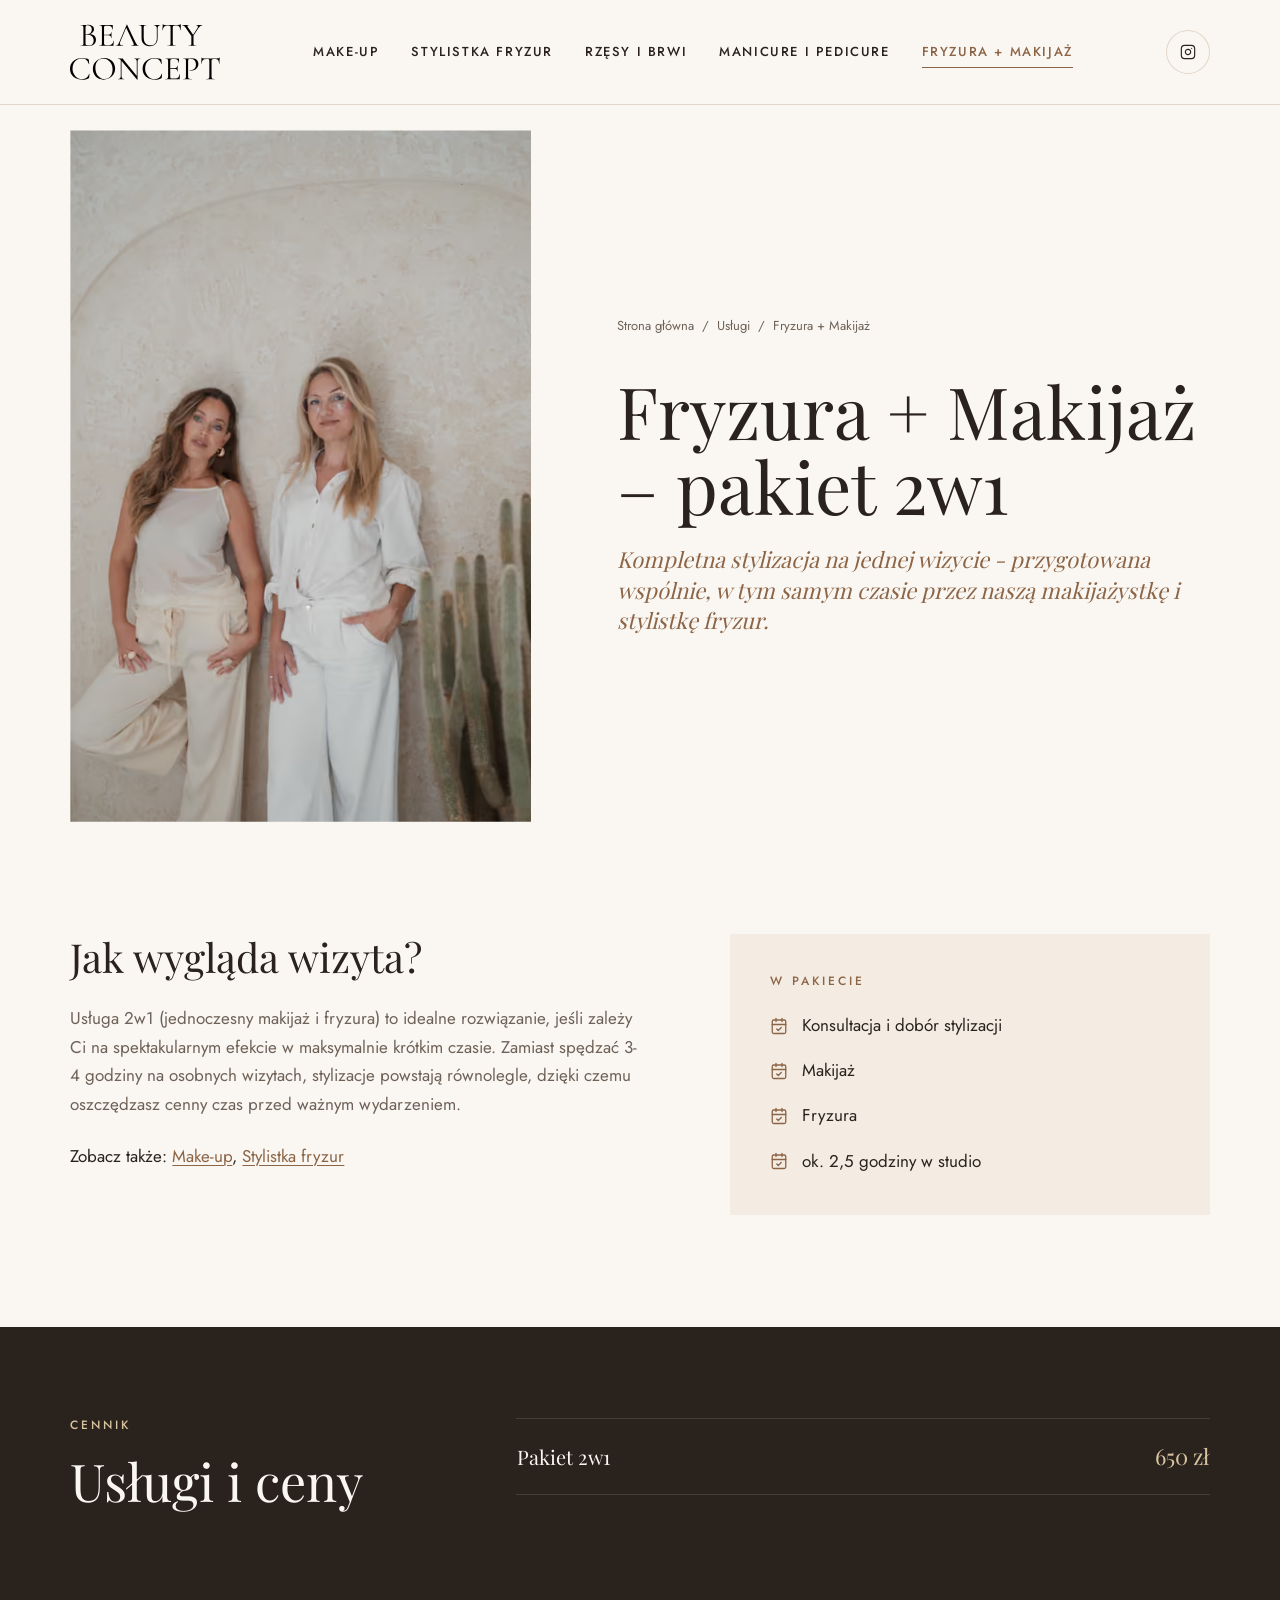
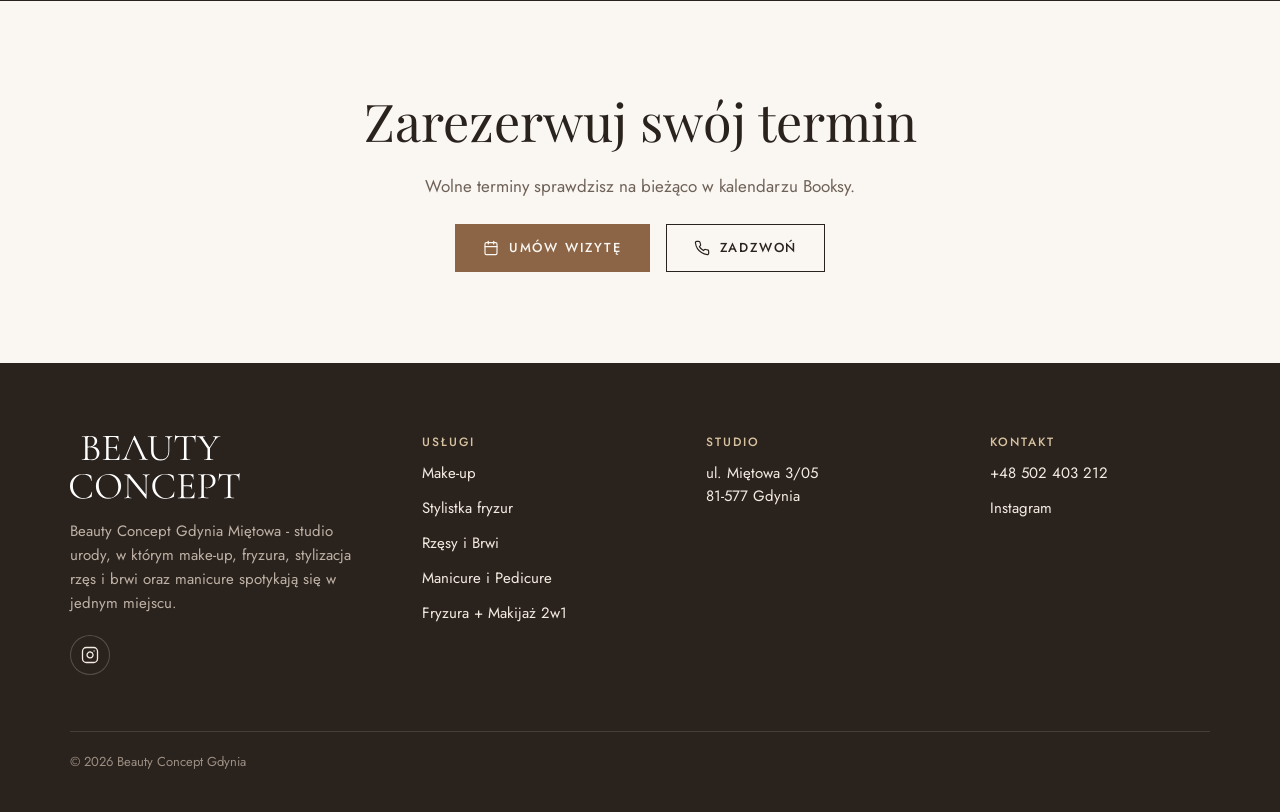
==== commit 47ee6350: "Deploy 391d008b46a5ca5f131da42e1f557b16fe7fe498 from agatasawickawebsite/beauty-concept-code" ====
--- a/2w1/index.html
+++ b/2w1/index.html
@@ -1,5 +1,5 @@
-<!DOCTYPE html><html lang="pl"><head><meta charset="utf-8"><meta name="viewport" content="width=device-width, initial-scale=1"><title>Fryzura i makijaż 2w1 – pakiet  Gdynia | Beauty Concept</title><meta name="description" content="Pakiet 2w1: makijaż i fryzura podczas jednej wizyty w Gdyni. "><link rel="canonical" href="https://beautyconceptmietowa.pl/2w1/"><meta name="theme-color" content="#FAF7F2"><meta name="referrer" content="strict-origin-when-cross-origin"><link rel="icon" href="/favicon.svg" type="image/svg+xml"><meta name="generator" content="Astro v7.3.5"><meta property="og:type" content="website"><meta property="og:locale" content="pl_PL"><meta property="og:site_name" content="Beauty Concept"><meta property="og:title" content="Fryzura i makijaż 2w1 – pakiet  Gdynia | Beauty Concept"><meta property="og:description" content="Pakiet 2w1: makijaż i fryzura podczas jednej wizyty w Gdyni. "><meta property="og:url" content="https://beautyconceptmietowa.pl/2w1/"><meta property="og:image" content="https://beautyconceptmietowa.pl/_astro/combo.B3HgoPNg_ZW4PJ6.jpg"><meta property="og:image:width" content="1200"><meta property="og:image:height" content="630"><meta property="og:image:alt" content="Dwie kobiety w jasnych stylizacjach na tle kremowej ściany studia"><meta name="twitter:card" content="summary_large_image"><meta name="twitter:title" content="Fryzura i makijaż 2w1 – pakiet  Gdynia | Beauty Concept"><meta name="twitter:description" content="Pakiet 2w1: makijaż i fryzura podczas jednej wizyty w Gdyni. "><meta name="twitter:image" content="https://beautyconceptmietowa.pl/_astro/combo.B3HgoPNg_ZW4PJ6.jpg"><meta name="twitter:image:alt" content="Dwie kobiety w jasnych stylizacjach na tle kremowej ściany studia"><script type="application/ld+json">{"@context":"https://schema.org","@type":"BeautySalon","@id":"https://beautyconceptmietowa.pl/#salon","name":"Beauty Concept","url":"https://beautyconceptmietowa.pl/","image":"https://beautyconceptmietowa.pl/_astro/combo.B3HgoPNg_ZW4PJ6.jpg","logo":"https://beautyconceptmietowa.pl/_astro/logo.Dc9oQUd-.svg","description":"Beauty Concept Gdynia - studio urody na Miętowej: make-up, stylistka fryzur, rzęsy i brwi, manicure i pedicure. Sprawdź ofertę, ceny i umów wizytę przez Booksy.","telephone":"+48 502 403 212","address":{"@type":"PostalAddress","streetAddress":"ul. Miętowa 3/05","postalCode":"81-577","addressLocality":"Gdynia","addressCountry":"PL"},"geo":{"@type":"GeoCoordinates","latitude":54.5189,"longitude":18.5305},"sameAs":["https://instagram.com/beautyconcept.gdynia","https://facebook.com/beautyconcept.gdynia"]}</script><script type="application/ld+json">{"@context":"https://schema.org","@type":"BreadcrumbList","itemListElement":[{"@type":"ListItem","position":1,"name":"Strona główna","item":"https://beautyconceptmietowa.pl/"},{"@type":"ListItem","position":2,"name":"Usługi","item":"https://beautyconceptmietowa.pl/#uslugi"},{"@type":"ListItem","position":3,"name":"Fryzura + Makijaż"}]}</script><script type="application/ld+json">{"@context":"https://schema.org","@type":"Service","name":"Fryzura + Makijaż – pakiet 2w1","description":"Pakiet 2w1: makijaż i fryzura podczas jednej wizyty w Gdyni. ","url":"https://beautyconceptmietowa.pl/2w1/","provider":{"@type":"BeautySalon","name":"Beauty Concept"},"hasOfferCatalog":{"@type":"OfferCatalog","name":"Fryzura + Makijaż – pakiet 2w1","itemListElement":[{"@type":"OfferCatalog","name":"Fryzura + Makijaż – pakiet 2w1","itemListElement":[]}]}}</script><!-- Client-side page swaps with a same-document view transition (cross-fade + card photo
-         morph, see motion.css / morph.ts). Browsers without the API just swap the page. --><meta name="astro-view-transitions-enabled" content="true"><meta name="astro-view-transitions-fallback" content="swap"><script type="module" src="/_astro/ClientRouter.astro_astro_type_script_index_0_lang.C0MNin66.js"></script><!-- Pages can add <link rel="preload" as="image"> for the LCP image etc. --><link rel="stylesheet" href="/_astro/BaseLayout.DWGkz-xp.css"><link rel="stylesheet" href="/_astro/jsonld.DG84WxP1.css"><link rel="stylesheet" href="/_astro/index.DoqwvwzX.css"><script type="module" src="/_astro/page.DJ1T1J6G.js"></script></head><body><a class="skip-link" href="#main">Przejdź do treści</a><header class="site-header" data-astro-cid-nen7h5rs><div class="site-header__bar" data-astro-cid-nen7h5rs><div class="site-header__inner" data-astro-cid-nen7h5rs><a class="site-header__brand" href="/" data-astro-cid-nen7h5rs><img src="/_astro/logo.Dc9oQUd-.svg" alt="Beauty Concept" width="150" loading="eager" decoding="sync"></a><div class="site-header__actions" data-astro-cid-nen7h5rs><a class="site-header__book" href="/#uslugi" aria-label="Umów wizytę" data-astro-cid-nen7h5rs><svg xmlns="http://www.w3.org/2000/svg" viewBox="0 0 24 24" fill="none" stroke="currentColor" stroke-width="1.75" stroke-linecap="round" stroke-linejoin="round" aria-hidden="true" focusable="false"><path d="M8 2v4"></path><path d="M16 2v4"></path><rect width="18" height="18" x="3" y="4" rx="2"></rect><path d="M3 10h18"></path></svg></a><button type="button" class="nav-toggle" aria-expanded="false" aria-controls="site-nav" data-label-open="Otwórz menu" data-label-close="Zamknij menu" aria-label="Otwórz menu" data-astro-cid-nen7h5rs><svg viewBox="0 0 24 24" width="24" height="24" fill="none" stroke="currentColor" stroke-width="1.75" stroke-linecap="round" aria-hidden="true" focusable="false" data-astro-cid-nen7h5rs><path class="nav-toggle__line nav-toggle__line--top" d="M4 6h16" data-astro-cid-nen7h5rs></path><path class="nav-toggle__line nav-toggle__line--mid" d="M4 12h16" data-astro-cid-nen7h5rs></path><path class="nav-toggle__line nav-toggle__line--bottom" d="M4 18h16" data-astro-cid-nen7h5rs></path></svg></button></div><div class="site-nav" id="site-nav" style="--n: 5" data-astro-cid-nen7h5rs><nav aria-label="Menu główne" data-astro-cid-nen7h5rs><ul class="site-nav__list" data-astro-cid-nen7h5rs><li style="--i: 0" data-astro-cid-nen7h5rs><a href="/make-up/" data-astro-cid-nen7h5rs><span class="site-nav__text" data-astro-cid-nen7h5rs><span class="site-nav__label" data-astro-cid-nen7h5rs>Make-up</span><span class="site-nav__sub" data-astro-cid-nen7h5rs>Agata Sawicka</span></span><svg xmlns="http://www.w3.org/2000/svg" viewBox="0 0 24 24" fill="none" stroke="currentColor" stroke-width="1.75" stroke-linecap="round" stroke-linejoin="round" aria-hidden="true" focusable="false" class="site-nav__arrow"><path d="M7 7h10v10"></path><path d="M7 17 17 7"></path></svg></a></li><li style="--i: 1" data-astro-cid-nen7h5rs><a href="/fryzjer/" data-astro-cid-nen7h5rs><span class="site-nav__text" data-astro-cid-nen7h5rs><span class="site-nav__label" data-astro-cid-nen7h5rs>Stylistka fryzur</span><span class="site-nav__sub" data-astro-cid-nen7h5rs>Anna Bołkowska</span></span><svg xmlns="http://www.w3.org/2000/svg" viewBox="0 0 24 24" fill="none" stroke="currentColor" stroke-width="1.75" stroke-linecap="round" stroke-linejoin="round" aria-hidden="true" focusable="false" class="site-nav__arrow"><path d="M7 7h10v10"></path><path d="M7 17 17 7"></path></svg></a></li><li style="--i: 2" data-astro-cid-nen7h5rs><a href="/rzesy-i-brwi/" data-astro-cid-nen7h5rs><span class="site-nav__text" data-astro-cid-nen7h5rs><span class="site-nav__label" data-astro-cid-nen7h5rs>Rzęsy i Brwi</span><span class="site-nav__sub" data-astro-cid-nen7h5rs>Gosia Suchańska</span></span><svg xmlns="http://www.w3.org/2000/svg" viewBox="0 0 24 24" fill="none" stroke="currentColor" stroke-width="1.75" stroke-linecap="round" stroke-linejoin="round" aria-hidden="true" focusable="false" class="site-nav__arrow"><path d="M7 7h10v10"></path><path d="M7 17 17 7"></path></svg></a></li><li style="--i: 3" data-astro-cid-nen7h5rs><a href="/manicure-i-pedicure/" data-astro-cid-nen7h5rs><span class="site-nav__text" data-astro-cid-nen7h5rs><span class="site-nav__label" data-astro-cid-nen7h5rs>Manicure i Pedicure</span><span class="site-nav__sub" data-astro-cid-nen7h5rs>Tetiana Kolesova</span></span><svg xmlns="http://www.w3.org/2000/svg" viewBox="0 0 24 24" fill="none" stroke="currentColor" stroke-width="1.75" stroke-linecap="round" stroke-linejoin="round" aria-hidden="true" focusable="false" class="site-nav__arrow"><path d="M7 7h10v10"></path><path d="M7 17 17 7"></path></svg></a></li><li style="--i: 4" data-astro-cid-nen7h5rs><a href="/2w1/" aria-current="page" data-astro-cid-nen7h5rs><span class="site-nav__text" data-astro-cid-nen7h5rs><span class="site-nav__label" data-astro-cid-nen7h5rs>Fryzura + Makijaż</span><span class="site-nav__sub" data-astro-cid-nen7h5rs>Pakiet</span></span><svg xmlns="http://www.w3.org/2000/svg" viewBox="0 0 24 24" fill="none" stroke="currentColor" stroke-width="1.75" stroke-linecap="round" stroke-linejoin="round" aria-hidden="true" focusable="false" class="site-nav__arrow"><path d="M7 7h10v10"></path><path d="M7 17 17 7"></path></svg></a></li></ul></nav><div class="site-nav__bottom" data-astro-cid-nen7h5rs><a class="btn btn--primary site-nav__cta" href="/#uslugi" data-astro-cid-nen7h5rs><svg xmlns="http://www.w3.org/2000/svg" viewBox="0 0 24 24" fill="none" stroke="currentColor" stroke-width="1.75" stroke-linecap="round" stroke-linejoin="round" aria-hidden="true" focusable="false"><path d="M8 2v4"></path><path d="M16 2v4"></path><rect width="18" height="18" x="3" y="4" rx="2"></rect><path d="M3 10h18"></path></svg>Umów wizytę</a><div class="site-nav__contact" data-astro-cid-nen7h5rs><p class="site-nav__address" data-astro-cid-nen7h5rs><span data-astro-cid-nen7h5rs>ul. Miętowa 3/05, Gdynia</span></p><ul class="socials socials--on-light" data-astro-cid-y2qsmizv><li data-astro-cid-y2qsmizv><a href="https://instagram.com/beautyconcept.gdynia" target="_blank" rel="noopener noreferrer" aria-label="Instagram (otwiera się w nowej karcie)" data-astro-cid-y2qsmizv><svg xmlns="http://www.w3.org/2000/svg" viewBox="0 0 24 24" fill="none" stroke="currentColor" stroke-width="1.75" stroke-linecap="round" stroke-linejoin="round" aria-hidden="true" focusable="false"><rect width="20" height="20" x="2" y="2" rx="5" ry="5"></rect><path d="M16 11.37A4 4 0 1 1 12.63 8 4 4 0 0 1 16 11.37z"></path><line x1="17.5" x2="17.51" y1="6.5" y2="6.5"></line></svg></a></li></ul></div></div></div></div></div></header><noscript><style>
+<!DOCTYPE html><html lang="pl"><head><meta charset="utf-8"><meta name="viewport" content="width=device-width, initial-scale=1"><title>Fryzura i makijaż 2w1 – pakiet  Gdynia | Beauty Concept</title><meta name="description" content="Pakiet 2w1: makijaż i fryzura podczas jednej wizyty w Gdyni. "><link rel="canonical" href="https://beautyconceptmietowa.pl/2w1/"><meta name="theme-color" content="#FAF7F2"><meta name="referrer" content="strict-origin-when-cross-origin"><link rel="icon" href="/favicon.svg" type="image/svg+xml"><meta name="generator" content="Astro v7.3.5"><meta property="og:type" content="website"><meta property="og:locale" content="pl_PL"><meta property="og:site_name" content="Beauty Concept"><meta property="og:title" content="Fryzura i makijaż 2w1 – pakiet  Gdynia | Beauty Concept"><meta property="og:description" content="Pakiet 2w1: makijaż i fryzura podczas jednej wizyty w Gdyni. "><meta property="og:url" content="https://beautyconceptmietowa.pl/2w1/"><meta property="og:image" content="https://beautyconceptmietowa.pl/_astro/combo.B3HgoPNg_ZW4PJ6.jpg"><meta property="og:image:width" content="1200"><meta property="og:image:height" content="630"><meta property="og:image:alt" content="Dwie kobiety w jasnych stylizacjach na tle kremowej ściany studia"><meta name="twitter:card" content="summary_large_image"><meta name="twitter:title" content="Fryzura i makijaż 2w1 – pakiet  Gdynia | Beauty Concept"><meta name="twitter:description" content="Pakiet 2w1: makijaż i fryzura podczas jednej wizyty w Gdyni. "><meta name="twitter:image" content="https://beautyconceptmietowa.pl/_astro/combo.B3HgoPNg_ZW4PJ6.jpg"><meta name="twitter:image:alt" content="Dwie kobiety w jasnych stylizacjach na tle kremowej ściany studia"><script type="application/ld+json">{"@context":"https://schema.org","@type":"BeautySalon","@id":"https://beautyconceptmietowa.pl/#salon","name":"Beauty Concept","url":"https://beautyconceptmietowa.pl/","image":"https://beautyconceptmietowa.pl/_astro/combo.B3HgoPNg_ZW4PJ6.jpg","logo":"https://beautyconceptmietowa.pl/_astro/logo.Dc9oQUd-.svg","description":"Beauty Concept Gdynia - studio urody na Miętowej: make-up, stylistka fryzur, rzęsy i brwi, manicure i pedicure. Sprawdź ofertę, ceny i umów wizytę przez Booksy.","telephone":"+48 502 403 212","address":{"@type":"PostalAddress","streetAddress":"ul. Miętowa 3/05","postalCode":"81-577","addressLocality":"Gdynia","addressCountry":"PL"},"geo":{"@type":"GeoCoordinates","latitude":54.5189,"longitude":18.5305},"sameAs":["https://instagram.com/beautyconcept.gdynia","https://facebook.com/beautyconcept.gdynia"]}</script><script type="application/ld+json">{"@context":"https://schema.org","@type":"BreadcrumbList","itemListElement":[{"@type":"ListItem","position":1,"name":"Strona główna","item":"https://beautyconceptmietowa.pl/"},{"@type":"ListItem","position":2,"name":"Usługi","item":"https://beautyconceptmietowa.pl/#uslugi"},{"@type":"ListItem","position":3,"name":"Fryzura + Makijaż"}]}</script><script type="application/ld+json">{"@context":"https://schema.org","@type":"Service","name":"Fryzura + Makijaż – pakiet 2w1","description":"Pakiet 2w1: makijaż i fryzura podczas jednej wizyty w Gdyni. ","url":"https://beautyconceptmietowa.pl/2w1/","provider":{"@type":"BeautySalon","name":"Beauty Concept"},"hasOfferCatalog":{"@type":"OfferCatalog","name":"Fryzura + Makijaż – pakiet 2w1","itemListElement":[{"@type":"OfferCatalog","name":"Fryzura + Makijaż – pakiet 2w1","itemListElement":[{"@type":"Offer","itemOffered":{"@type":"Service","name":"Pakiet 2w1"},"priceCurrency":"PLN","price":650,"url":"https://booksy.com/pl-pl/214831_agata-sawicka-makeup-artist_makijaz_21029_gdynia#ba_s=seo"}]}]}}</script><!-- Client-side page swaps with a same-document view transition (cross-fade + card photo
+         morph, see motion.css / morph.ts). Browsers without the API just swap the page. --><meta name="astro-view-transitions-enabled" content="true"><meta name="astro-view-transitions-fallback" content="swap"><script type="module" src="/_astro/ClientRouter.astro_astro_type_script_index_0_lang.C0MNin66.js"></script><!-- Pages can add <link rel="preload" as="image"> for the LCP image etc. --><link rel="stylesheet" href="/_astro/BaseLayout.DWGkz-xp.css"><link rel="stylesheet" href="/_astro/jsonld.DG84WxP1.css"><link rel="stylesheet" href="/_astro/index.DoqwvwzX.css"><script type="module" src="/_astro/page.DJ1T1J6G.js"></script></head><body><a class="skip-link" href="#main">Przejdź do treści</a><header class="site-header" data-astro-cid-nen7h5rs><div class="site-header__bar" data-astro-cid-nen7h5rs><div class="site-header__inner" data-astro-cid-nen7h5rs><a class="site-header__brand" href="/" data-astro-cid-nen7h5rs><img src="/_astro/logo.Dc9oQUd-.svg" alt="Beauty Concept" width="150" loading="eager" decoding="sync"></a><div class="site-header__actions" data-astro-cid-nen7h5rs><a class="site-header__book" href="/#uslugi" aria-label="Umów wizytę" data-astro-cid-nen7h5rs><svg xmlns="http://www.w3.org/2000/svg" viewBox="0 0 24 24" fill="none" stroke="currentColor" stroke-width="1.75" stroke-linecap="round" stroke-linejoin="round" aria-hidden="true" focusable="false"><path d="M8 2v4"></path><path d="M16 2v4"></path><rect width="18" height="18" x="3" y="4" rx="2"></rect><path d="M3 10h18"></path></svg></a><button type="button" class="nav-toggle" aria-expanded="false" aria-controls="site-nav" data-label-open="Otwórz menu" data-label-close="Zamknij menu" aria-label="Otwórz menu" data-astro-cid-nen7h5rs><svg viewBox="0 0 24 24" width="24" height="24" fill="none" stroke="currentColor" stroke-width="1.75" stroke-linecap="round" aria-hidden="true" focusable="false" data-astro-cid-nen7h5rs><path class="nav-toggle__line nav-toggle__line--top" d="M4 6h16" data-astro-cid-nen7h5rs></path><path class="nav-toggle__line nav-toggle__line--mid" d="M4 12h16" data-astro-cid-nen7h5rs></path><path class="nav-toggle__line nav-toggle__line--bottom" d="M4 18h16" data-astro-cid-nen7h5rs></path></svg></button></div><div class="site-nav" id="site-nav" style="--n: 5" data-astro-cid-nen7h5rs><nav aria-label="Menu główne" data-astro-cid-nen7h5rs><ul class="site-nav__list" data-astro-cid-nen7h5rs><li style="--i: 0" data-astro-cid-nen7h5rs><a href="/make-up/" data-astro-cid-nen7h5rs><span class="site-nav__text" data-astro-cid-nen7h5rs><span class="site-nav__label" data-astro-cid-nen7h5rs>Make-up</span><span class="site-nav__sub" data-astro-cid-nen7h5rs>Agata Sawicka</span></span><svg xmlns="http://www.w3.org/2000/svg" viewBox="0 0 24 24" fill="none" stroke="currentColor" stroke-width="1.75" stroke-linecap="round" stroke-linejoin="round" aria-hidden="true" focusable="false" class="site-nav__arrow"><path d="M7 7h10v10"></path><path d="M7 17 17 7"></path></svg></a></li><li style="--i: 1" data-astro-cid-nen7h5rs><a href="/fryzjer/" data-astro-cid-nen7h5rs><span class="site-nav__text" data-astro-cid-nen7h5rs><span class="site-nav__label" data-astro-cid-nen7h5rs>Stylistka fryzur</span><span class="site-nav__sub" data-astro-cid-nen7h5rs>Polka. Anna Bołkowska</span></span><svg xmlns="http://www.w3.org/2000/svg" viewBox="0 0 24 24" fill="none" stroke="currentColor" stroke-width="1.75" stroke-linecap="round" stroke-linejoin="round" aria-hidden="true" focusable="false" class="site-nav__arrow"><path d="M7 7h10v10"></path><path d="M7 17 17 7"></path></svg></a></li><li style="--i: 2" data-astro-cid-nen7h5rs><a href="/rzesy-i-brwi/" data-astro-cid-nen7h5rs><span class="site-nav__text" data-astro-cid-nen7h5rs><span class="site-nav__label" data-astro-cid-nen7h5rs>Rzęsy i Brwi</span><span class="site-nav__sub" data-astro-cid-nen7h5rs>Gosia Suchańska</span></span><svg xmlns="http://www.w3.org/2000/svg" viewBox="0 0 24 24" fill="none" stroke="currentColor" stroke-width="1.75" stroke-linecap="round" stroke-linejoin="round" aria-hidden="true" focusable="false" class="site-nav__arrow"><path d="M7 7h10v10"></path><path d="M7 17 17 7"></path></svg></a></li><li style="--i: 3" data-astro-cid-nen7h5rs><a href="/manicure-i-pedicure/" data-astro-cid-nen7h5rs><span class="site-nav__text" data-astro-cid-nen7h5rs><span class="site-nav__label" data-astro-cid-nen7h5rs>Manicure i Pedicure</span><span class="site-nav__sub" data-astro-cid-nen7h5rs>Tetiana Kolesova</span></span><svg xmlns="http://www.w3.org/2000/svg" viewBox="0 0 24 24" fill="none" stroke="currentColor" stroke-width="1.75" stroke-linecap="round" stroke-linejoin="round" aria-hidden="true" focusable="false" class="site-nav__arrow"><path d="M7 7h10v10"></path><path d="M7 17 17 7"></path></svg></a></li><li style="--i: 4" data-astro-cid-nen7h5rs><a href="/2w1/" aria-current="page" data-astro-cid-nen7h5rs><span class="site-nav__text" data-astro-cid-nen7h5rs><span class="site-nav__label" data-astro-cid-nen7h5rs>Fryzura + Makijaż</span><span class="site-nav__sub" data-astro-cid-nen7h5rs>Pakiet</span></span><svg xmlns="http://www.w3.org/2000/svg" viewBox="0 0 24 24" fill="none" stroke="currentColor" stroke-width="1.75" stroke-linecap="round" stroke-linejoin="round" aria-hidden="true" focusable="false" class="site-nav__arrow"><path d="M7 7h10v10"></path><path d="M7 17 17 7"></path></svg></a></li></ul></nav><div class="site-nav__bottom" data-astro-cid-nen7h5rs><a class="btn btn--primary site-nav__cta" href="/#uslugi" data-astro-cid-nen7h5rs><svg xmlns="http://www.w3.org/2000/svg" viewBox="0 0 24 24" fill="none" stroke="currentColor" stroke-width="1.75" stroke-linecap="round" stroke-linejoin="round" aria-hidden="true" focusable="false"><path d="M8 2v4"></path><path d="M16 2v4"></path><rect width="18" height="18" x="3" y="4" rx="2"></rect><path d="M3 10h18"></path></svg>Umów wizytę</a><div class="site-nav__contact" data-astro-cid-nen7h5rs><p class="site-nav__address" data-astro-cid-nen7h5rs><span data-astro-cid-nen7h5rs>ul. Miętowa 3/05, Gdynia</span></p><ul class="socials socials--on-light" data-astro-cid-y2qsmizv><li data-astro-cid-y2qsmizv><a href="https://instagram.com/beautyconcept.gdynia" target="_blank" rel="noopener noreferrer" aria-label="Instagram (otwiera się w nowej karcie)" data-astro-cid-y2qsmizv><svg xmlns="http://www.w3.org/2000/svg" viewBox="0 0 24 24" fill="none" stroke="currentColor" stroke-width="1.75" stroke-linecap="round" stroke-linejoin="round" aria-hidden="true" focusable="false"><rect width="20" height="20" x="2" y="2" rx="5" ry="5"></rect><path d="M16 11.37A4 4 0 1 1 12.63 8 4 4 0 0 1 16 11.37z"></path><line x1="17.5" x2="17.51" y1="6.5" y2="6.5"></line></svg></a></li></ul></div></div></div></div></div></header><noscript><style>
     .nav-toggle {
       display: none !important;
     }
@@ -17,4 +17,4 @@
         translate: none !important;
       }
     }
-  </style></noscript><script type="module" src="/_astro/Header.astro_astro_type_script_index_0_lang.DxtButLg.js"></script><main id="main" tabindex="-1"><section class="hero" data-astro-cid-5yimemiz><div class="container hero__inner" data-astro-cid-5yimemiz><div class="hero__text" data-astro-cid-5yimemiz><nav class="breadcrumbs" aria-label="Ścieżka nawigacji" data-astro-cid-vx4iavld><ol data-astro-cid-vx4iavld><li data-astro-cid-vx4iavld><a href="/" data-astro-cid-vx4iavld>Strona główna</a></li><li data-astro-cid-vx4iavld><a href="/#uslugi" data-astro-cid-vx4iavld>Usługi</a></li><li data-astro-cid-vx4iavld><span aria-current="page" data-astro-cid-vx4iavld>Fryzura + Makijaż</span></li></ol></nav><h1 class="hero__title" data-astro-cid-5yimemiz>Fryzura + Makijaż – pakiet 2w1</h1><p class="hero__lead" data-astro-cid-5yimemiz>Kompletna stylizacja na jednej wizycie - przygotowana wspólnie przez naszą makijażystkę i stylistkę fryzur.</p></div><div class="hero__image" data-reveal="curtain" data-morph-hero data-astro-cid-5yimemiz><picture><source srcset="/_astro/combo.B3HgoPNg_Z1VQJM2.avif 480w, /_astro/combo.B3HgoPNg_Z1q590f.avif 768w, /_astro/combo.B3HgoPNg_axAbz.avif 1120w" type="image/avif" sizes="(min-width: 900px) min(36vw, 32rem), (min-width: 40rem) 60svh, 100vw"><source srcset="/_astro/combo.B3HgoPNg_ZIk5nP.webp 480w, /_astro/combo.B3HgoPNg_Q7myj.webp 768w, /_astro/combo.B3HgoPNg_ZgRnHe.webp 1120w" type="image/webp" sizes="(min-width: 900px) min(36vw, 32rem), (min-width: 40rem) 60svh, 100vw"><img src="/_astro/combo.B3HgoPNg_ZjuTHR.jpg" srcset="/_astro/combo.B3HgoPNg_1kHPmz.jpg 480w, /_astro/combo.B3HgoPNg_Z1bXEu8.jpg 768w, /_astro/combo.B3HgoPNg_2fDrbc.jpg 1120w" alt="Dwie kobiety w jasnych stylizacjach na tle kremowej ściany studia" sizes="(min-width: 900px) min(36vw, 32rem), (min-width: 40rem) 60svh, 100vw" loading="eager" fetchpriority="high" decoding="sync" width="2400" height="3600"></picture></div></div></section><section class="about section" aria-labelledby="about-title" data-astro-cid-5yimemiz><div class="container about__inner" data-astro-cid-5yimemiz><div class="about__text" data-astro-cid-5yimemiz><h2 id="about-title" class="about__title" data-astro-cid-5yimemiz>Jak wygląda wizyta?</h2><div class="prose about__body" data-astro-cid-5yimemiz><p>Usługa 2w1 (jednoczesny makijaż i fryzura) to idealne rozwiązanie, jeśli zależy Ci na spektakularnym efekcie w maksymalnie krótkim czasie. Zamiast spędzać 3-4 godziny na osobnych wizytach, stylizacje powstają równolegle, dzięki czemu oszczędzasz cenny czas przed ważnym wydarzeniem.</p></div><p class="about__related" data-astro-cid-5yimemiz>Zobacz także: <a href="/make-up/" data-astro-cid-5yimemiz>Make-up</a>, <a href="/fryzjer/" data-astro-cid-5yimemiz>Stylistka fryzur</a></p></div><aside class="includes" aria-labelledby="includes-title" data-astro-cid-5yimemiz><h3 id="includes-title" class="eyebrow" data-astro-cid-5yimemiz>W pakiecie</h3><ul class="includes__list" data-astro-cid-5yimemiz><li data-astro-cid-5yimemiz><svg xmlns="http://www.w3.org/2000/svg" viewBox="0 0 24 24" fill="none" stroke="currentColor" stroke-width="1.75" stroke-linecap="round" stroke-linejoin="round" aria-hidden="true" focusable="false"><path d="M8 2v4"></path><path d="M16 2v4"></path><rect width="18" height="18" x="3" y="4" rx="2"></rect><path d="M3 10h18"></path><path d="m9 16 2 2 4-4"></path></svg><span data-astro-cid-5yimemiz>Konsultacja i dobór stylizacji</span></li><li data-astro-cid-5yimemiz><svg xmlns="http://www.w3.org/2000/svg" viewBox="0 0 24 24" fill="none" stroke="currentColor" stroke-width="1.75" stroke-linecap="round" stroke-linejoin="round" aria-hidden="true" focusable="false"><path d="M8 2v4"></path><path d="M16 2v4"></path><rect width="18" height="18" x="3" y="4" rx="2"></rect><path d="M3 10h18"></path><path d="m9 16 2 2 4-4"></path></svg><span data-astro-cid-5yimemiz>Makijaż</span></li><li data-astro-cid-5yimemiz><svg xmlns="http://www.w3.org/2000/svg" viewBox="0 0 24 24" fill="none" stroke="currentColor" stroke-width="1.75" stroke-linecap="round" stroke-linejoin="round" aria-hidden="true" focusable="false"><path d="M8 2v4"></path><path d="M16 2v4"></path><rect width="18" height="18" x="3" y="4" rx="2"></rect><path d="M3 10h18"></path><path d="m9 16 2 2 4-4"></path></svg><span data-astro-cid-5yimemiz>Fryzura: fale, upięcie lub kok</span></li><li data-astro-cid-5yimemiz><svg xmlns="http://www.w3.org/2000/svg" viewBox="0 0 24 24" fill="none" stroke="currentColor" stroke-width="1.75" stroke-linecap="round" stroke-linejoin="round" aria-hidden="true" focusable="false"><path d="M8 2v4"></path><path d="M16 2v4"></path><rect width="18" height="18" x="3" y="4" rx="2"></rect><path d="M3 10h18"></path><path d="m9 16 2 2 4-4"></path></svg><span data-astro-cid-5yimemiz>ok. 2,5 godziny w studio</span></li></ul></aside></div></section><section id="cennik" class="price section--dark" aria-labelledby="cennik-heading" data-astro-cid-4c6fl6iw><div class="container price__inner" data-astro-cid-4c6fl6iw><header class="price__head" data-astro-cid-4c6fl6iw><p class="eyebrow" data-astro-cid-4c6fl6iw>Cennik</p><h2 id="cennik-heading" class="price__title" data-astro-cid-4c6fl6iw>Usługi i ceny</h2><p class="price__note" data-astro-cid-4c6fl6iw>650zł</p></header><table class="price-list price__table" data-astro-cid-yexifyue><caption class="sr-only" data-astro-cid-yexifyue>Cennik – Fryzura + Makijaż – pakiet 2w1</caption><tbody data-reveal-group data-reveal-stagger="50" data-reveal-stagger-mobile="40" data-astro-cid-yexifyue></tbody></table></div></section><section class="cta section--md" aria-labelledby="cta-title" data-booking-zone data-astro-cid-uflhlmzj><div class="container cta__inner" data-astro-cid-uflhlmzj><h2 id="cta-title" class="cta__title" data-astro-cid-uflhlmzj>Zarezerwuj swój termin</h2><p class="cta__body" data-astro-cid-uflhlmzj>Wolne terminy sprawdzisz na bieżąco w kalendarzu Booksy.</p><div class="cta__buttons" data-astro-cid-uflhlmzj><a class="btn btn--primary" href="https://booksy.com/pl-pl/214831_agata-sawicka-makeup-artist_makijaz_21029_gdynia#ba_s=seo" target="_blank" rel="noopener noreferrer" data-astro-cid-uflhlmzj><svg xmlns="http://www.w3.org/2000/svg" viewBox="0 0 24 24" fill="none" stroke="currentColor" stroke-width="1.75" stroke-linecap="round" stroke-linejoin="round" aria-hidden="true" focusable="false"><path d="M8 2v4"></path><path d="M16 2v4"></path><rect width="18" height="18" x="3" y="4" rx="2"></rect><path d="M3 10h18"></path></svg><span data-astro-cid-uflhlmzj>Umów wizytę</span><span class="sr-only" data-astro-cid-uflhlmzj>(otwiera się w nowej karcie)</span></a><a class="btn btn--outline" href="tel:+48502403212" data-astro-cid-uflhlmzj><svg xmlns="http://www.w3.org/2000/svg" viewBox="0 0 24 24" fill="none" stroke="currentColor" stroke-width="1.75" stroke-linecap="round" stroke-linejoin="round" aria-hidden="true" focusable="false"><path d="M22 16.92v3a2 2 0 0 1-2.18 2 19.79 19.79 0 0 1-8.63-3.07 19.5 19.5 0 0 1-6-6 19.79 19.79 0 0 1-3.07-8.67A2 2 0 0 1 4.11 2h3a2 2 0 0 1 2 1.72c.127.96.361 1.903.7 2.81a2 2 0 0 1-.45 2.11L8.09 9.91a16 16 0 0 0 6 6l1.27-1.27a2 2 0 0 1 2.11-.45c.907.339 1.85.573 2.81.7A2 2 0 0 1 22 16.92z"></path></svg><span data-astro-cid-uflhlmzj>Zadzwoń</span></a></div></div></section></main><footer class="site-footer" data-astro-cid-jo6i4kqk><div class="site-footer__inner" data-astro-cid-jo6i4kqk><div class="site-footer__top" data-astro-cid-jo6i4kqk><div class="site-footer__brand" data-astro-cid-jo6i4kqk><a href="/" class="site-footer__logo" data-astro-cid-jo6i4kqk><img src="/_astro/logo-light.Bao10LRK.svg" alt="Beauty Concept" width="170" loading="lazy" decoding="async"></a><p class="site-footer__tagline" data-astro-cid-jo6i4kqk>Beauty Concept Gdynia Miętowa - studio urody, w którym make-up, fryzura, stylizacja rzęs i brwi oraz manicure spotykają się w jednym miejscu.</p><ul class="socials socials--on-dark" data-astro-cid-y2qsmizv><li data-astro-cid-y2qsmizv><a href="https://instagram.com/beautyconcept.gdynia" target="_blank" rel="noopener noreferrer" aria-label="Instagram (otwiera się w nowej karcie)" data-astro-cid-y2qsmizv><svg xmlns="http://www.w3.org/2000/svg" viewBox="0 0 24 24" fill="none" stroke="currentColor" stroke-width="1.75" stroke-linecap="round" stroke-linejoin="round" aria-hidden="true" focusable="false"><rect width="20" height="20" x="2" y="2" rx="5" ry="5"></rect><path d="M16 11.37A4 4 0 1 1 12.63 8 4 4 0 0 1 16 11.37z"></path><line x1="17.5" x2="17.51" y1="6.5" y2="6.5"></line></svg></a></li></ul></div><nav class="site-footer__col" aria-labelledby="footer-services" data-astro-cid-jo6i4kqk><h2 id="footer-services" class="site-footer__heading" data-astro-cid-jo6i4kqk>Usługi</h2><ul data-astro-cid-jo6i4kqk><li data-astro-cid-jo6i4kqk><a href="/make-up/" data-astro-cid-jo6i4kqk>Make-up</a></li><li data-astro-cid-jo6i4kqk><a href="/fryzjer/" data-astro-cid-jo6i4kqk>Stylistka fryzur</a></li><li data-astro-cid-jo6i4kqk><a href="/rzesy-i-brwi/" data-astro-cid-jo6i4kqk>Rzęsy i Brwi</a></li><li data-astro-cid-jo6i4kqk><a href="/manicure-i-pedicure/" data-astro-cid-jo6i4kqk>Manicure i Pedicure</a></li><li data-astro-cid-jo6i4kqk><a href="/2w1/" data-astro-cid-jo6i4kqk>Fryzura + Makijaż 2w1</a></li></ul></nav><div class="site-footer__col" data-astro-cid-jo6i4kqk><h2 class="site-footer__heading" data-astro-cid-jo6i4kqk>Studio</h2><address data-astro-cid-jo6i4kqk><a href="https://maps.app.goo.gl/DFVaFao4Vhz5gdvr6" target="_blank" rel="noopener noreferrer" data-astro-cid-jo6i4kqk>ul. Miętowa 3/05<br data-astro-cid-jo6i4kqk>81-577 Gdynia</a></address></div><div class="site-footer__col site-footer__col--contact" data-astro-cid-jo6i4kqk><h2 class="site-footer__heading" data-astro-cid-jo6i4kqk>Kontakt</h2><ul data-astro-cid-jo6i4kqk><li data-astro-cid-jo6i4kqk><a href="tel:+48502403212" data-astro-cid-jo6i4kqk>+48 502 403 212</a></li><li data-astro-cid-jo6i4kqk><a href="https://instagram.com/beautyconcept.gdynia" target="_blank" rel="noopener noreferrer" data-astro-cid-jo6i4kqk>Instagram</a></li></ul></div></div><div class="site-footer__bottom" data-astro-cid-jo6i4kqk><p data-astro-cid-jo6i4kqk>© 2026 Beauty Concept Gdynia</p></div></div></footer><div class="book-bar" data-book-bar inert data-astro-cid-uhv5q5dv><a class="btn btn--primary book-bar__btn" href="https://booksy.com/pl-pl/214831_agata-sawicka-makeup-artist_makijaz_21029_gdynia#ba_s=seo" target="_blank" rel="noopener noreferrer" data-astro-cid-uhv5q5dv><svg xmlns="http://www.w3.org/2000/svg" viewBox="0 0 24 24" fill="none" stroke="currentColor" stroke-width="1.75" stroke-linecap="round" stroke-linejoin="round" aria-hidden="true" focusable="false"><path d="M8 2v4"></path><path d="M16 2v4"></path><rect width="18" height="18" x="3" y="4" rx="2"></rect><path d="M3 10h18"></path></svg>Umów wizytę<span class="sr-only" data-astro-cid-uhv5q5dv> (otwiera się w nowej karcie)</span></a></div><script type="module" src="/_astro/BookingBar.astro_astro_type_script_index_0_lang.B8q7rHAC.js"></script><script type="module" src="/_astro/BaseLayout.astro_astro_type_script_index_0_lang.vEzO8vdu.js"></script></body></html>+  </style></noscript><script type="module" src="/_astro/Header.astro_astro_type_script_index_0_lang.DxtButLg.js"></script><main id="main" tabindex="-1"><section class="hero" data-astro-cid-5yimemiz><div class="container hero__inner" data-astro-cid-5yimemiz><div class="hero__text" data-astro-cid-5yimemiz><nav class="breadcrumbs" aria-label="Ścieżka nawigacji" data-astro-cid-vx4iavld><ol data-astro-cid-vx4iavld><li data-astro-cid-vx4iavld><a href="/" data-astro-cid-vx4iavld>Strona główna</a></li><li data-astro-cid-vx4iavld><a href="/#uslugi" data-astro-cid-vx4iavld>Usługi</a></li><li data-astro-cid-vx4iavld><span aria-current="page" data-astro-cid-vx4iavld>Fryzura + Makijaż</span></li></ol></nav><h1 class="hero__title" data-astro-cid-5yimemiz>Fryzura + Makijaż – pakiet 2w1</h1><p class="hero__lead" data-astro-cid-5yimemiz>Kompletna stylizacja na jednej wizycie - przygotowana wspólnie, w tym samym czasie przez naszą makijażystkę i stylistkę fryzur.</p></div><div class="hero__image" data-reveal="curtain" data-morph-hero data-astro-cid-5yimemiz><picture><source srcset="/_astro/combo.B3HgoPNg_Z1VQJM2.avif 480w, /_astro/combo.B3HgoPNg_Z1q590f.avif 768w, /_astro/combo.B3HgoPNg_axAbz.avif 1120w" type="image/avif" sizes="(min-width: 900px) min(36vw, 32rem), (min-width: 40rem) 60svh, 100vw"><source srcset="/_astro/combo.B3HgoPNg_ZIk5nP.webp 480w, /_astro/combo.B3HgoPNg_Q7myj.webp 768w, /_astro/combo.B3HgoPNg_ZgRnHe.webp 1120w" type="image/webp" sizes="(min-width: 900px) min(36vw, 32rem), (min-width: 40rem) 60svh, 100vw"><img src="/_astro/combo.B3HgoPNg_ZjuTHR.jpg" srcset="/_astro/combo.B3HgoPNg_1kHPmz.jpg 480w, /_astro/combo.B3HgoPNg_Z1bXEu8.jpg 768w, /_astro/combo.B3HgoPNg_2fDrbc.jpg 1120w" alt="Dwie kobiety w jasnych stylizacjach na tle kremowej ściany studia" sizes="(min-width: 900px) min(36vw, 32rem), (min-width: 40rem) 60svh, 100vw" loading="eager" fetchpriority="high" decoding="sync" width="2400" height="3600"></picture></div></div></section><section class="about section" aria-labelledby="about-title" data-astro-cid-5yimemiz><div class="container about__inner" data-astro-cid-5yimemiz><div class="about__text" data-astro-cid-5yimemiz><h2 id="about-title" class="about__title" data-astro-cid-5yimemiz>Jak wygląda wizyta?</h2><div class="prose about__body" data-astro-cid-5yimemiz><p>Usługa 2w1 (jednoczesny makijaż i fryzura) to idealne rozwiązanie, jeśli zależy Ci na spektakularnym efekcie w maksymalnie krótkim czasie. Zamiast spędzać 3-4 godziny na osobnych wizytach, stylizacje powstają równolegle, dzięki czemu oszczędzasz cenny czas przed ważnym wydarzeniem.</p></div><p class="about__related" data-astro-cid-5yimemiz>Zobacz także: <a href="/make-up/" data-astro-cid-5yimemiz>Make-up</a>, <a href="/fryzjer/" data-astro-cid-5yimemiz>Stylistka fryzur</a></p></div><aside class="includes" aria-labelledby="includes-title" data-astro-cid-5yimemiz><h3 id="includes-title" class="eyebrow" data-astro-cid-5yimemiz>W pakiecie</h3><ul class="includes__list" data-astro-cid-5yimemiz><li data-astro-cid-5yimemiz><svg xmlns="http://www.w3.org/2000/svg" viewBox="0 0 24 24" fill="none" stroke="currentColor" stroke-width="1.75" stroke-linecap="round" stroke-linejoin="round" aria-hidden="true" focusable="false"><path d="M8 2v4"></path><path d="M16 2v4"></path><rect width="18" height="18" x="3" y="4" rx="2"></rect><path d="M3 10h18"></path><path d="m9 16 2 2 4-4"></path></svg><span data-astro-cid-5yimemiz>Konsultacja i dobór stylizacji</span></li><li data-astro-cid-5yimemiz><svg xmlns="http://www.w3.org/2000/svg" viewBox="0 0 24 24" fill="none" stroke="currentColor" stroke-width="1.75" stroke-linecap="round" stroke-linejoin="round" aria-hidden="true" focusable="false"><path d="M8 2v4"></path><path d="M16 2v4"></path><rect width="18" height="18" x="3" y="4" rx="2"></rect><path d="M3 10h18"></path><path d="m9 16 2 2 4-4"></path></svg><span data-astro-cid-5yimemiz>Makijaż</span></li><li data-astro-cid-5yimemiz><svg xmlns="http://www.w3.org/2000/svg" viewBox="0 0 24 24" fill="none" stroke="currentColor" stroke-width="1.75" stroke-linecap="round" stroke-linejoin="round" aria-hidden="true" focusable="false"><path d="M8 2v4"></path><path d="M16 2v4"></path><rect width="18" height="18" x="3" y="4" rx="2"></rect><path d="M3 10h18"></path><path d="m9 16 2 2 4-4"></path></svg><span data-astro-cid-5yimemiz>Fryzura</span></li><li data-astro-cid-5yimemiz><svg xmlns="http://www.w3.org/2000/svg" viewBox="0 0 24 24" fill="none" stroke="currentColor" stroke-width="1.75" stroke-linecap="round" stroke-linejoin="round" aria-hidden="true" focusable="false"><path d="M8 2v4"></path><path d="M16 2v4"></path><rect width="18" height="18" x="3" y="4" rx="2"></rect><path d="M3 10h18"></path><path d="m9 16 2 2 4-4"></path></svg><span data-astro-cid-5yimemiz>ok. 2,5 godziny w studio</span></li></ul></aside></div></section><section id="cennik" class="price section--dark" aria-labelledby="cennik-heading" data-astro-cid-4c6fl6iw><div class="container price__inner" data-astro-cid-4c6fl6iw><header class="price__head" data-astro-cid-4c6fl6iw><p class="eyebrow" data-astro-cid-4c6fl6iw>Cennik</p><h2 id="cennik-heading" class="price__title" data-astro-cid-4c6fl6iw>Usługi i ceny</h2></header><table class="price-list price__table" data-astro-cid-yexifyue><caption class="sr-only" data-astro-cid-yexifyue>Cennik – Fryzura + Makijaż – pakiet 2w1</caption><tbody data-reveal-group data-reveal-stagger="50" data-reveal-stagger-mobile="40" data-astro-cid-yexifyue><tr class="price-list__row" data-reveal data-astro-cid-yexifyue><th scope="row" data-astro-cid-yexifyue><span class="price-list__name" data-astro-cid-yexifyue>Pakiet 2w1</span></th><td class="price-list__price" data-astro-cid-yexifyue>650 zł</td></tr></tbody></table></div></section><section class="cta section--md" aria-labelledby="cta-title" data-booking-zone data-astro-cid-uflhlmzj><div class="container cta__inner" data-astro-cid-uflhlmzj><h2 id="cta-title" class="cta__title" data-astro-cid-uflhlmzj>Zarezerwuj swój termin</h2><p class="cta__body" data-astro-cid-uflhlmzj>Wolne terminy sprawdzisz na bieżąco w kalendarzu Booksy.</p><div class="cta__buttons" data-astro-cid-uflhlmzj><a class="btn btn--primary" href="https://booksy.com/pl-pl/214831_agata-sawicka-makeup-artist_makijaz_21029_gdynia#ba_s=seo" target="_blank" rel="noopener noreferrer" data-astro-cid-uflhlmzj><svg xmlns="http://www.w3.org/2000/svg" viewBox="0 0 24 24" fill="none" stroke="currentColor" stroke-width="1.75" stroke-linecap="round" stroke-linejoin="round" aria-hidden="true" focusable="false"><path d="M8 2v4"></path><path d="M16 2v4"></path><rect width="18" height="18" x="3" y="4" rx="2"></rect><path d="M3 10h18"></path></svg><span data-astro-cid-uflhlmzj>Umów wizytę</span><span class="sr-only" data-astro-cid-uflhlmzj>(otwiera się w nowej karcie)</span></a><a class="btn btn--outline" href="tel:+48502403212" data-astro-cid-uflhlmzj><svg xmlns="http://www.w3.org/2000/svg" viewBox="0 0 24 24" fill="none" stroke="currentColor" stroke-width="1.75" stroke-linecap="round" stroke-linejoin="round" aria-hidden="true" focusable="false"><path d="M22 16.92v3a2 2 0 0 1-2.18 2 19.79 19.79 0 0 1-8.63-3.07 19.5 19.5 0 0 1-6-6 19.79 19.79 0 0 1-3.07-8.67A2 2 0 0 1 4.11 2h3a2 2 0 0 1 2 1.72c.127.96.361 1.903.7 2.81a2 2 0 0 1-.45 2.11L8.09 9.91a16 16 0 0 0 6 6l1.27-1.27a2 2 0 0 1 2.11-.45c.907.339 1.85.573 2.81.7A2 2 0 0 1 22 16.92z"></path></svg><span data-astro-cid-uflhlmzj>Zadzwoń</span></a></div></div></section></main><footer class="site-footer" data-astro-cid-jo6i4kqk><div class="site-footer__inner" data-astro-cid-jo6i4kqk><div class="site-footer__top" data-astro-cid-jo6i4kqk><div class="site-footer__brand" data-astro-cid-jo6i4kqk><a href="/" class="site-footer__logo" data-astro-cid-jo6i4kqk><img src="/_astro/logo-light.Bao10LRK.svg" alt="Beauty Concept" width="170" loading="lazy" decoding="async"></a><p class="site-footer__tagline" data-astro-cid-jo6i4kqk>Beauty Concept Gdynia Miętowa - studio urody, w którym make-up, fryzura, stylizacja rzęs i brwi oraz manicure spotykają się w jednym miejscu.</p><ul class="socials socials--on-dark" data-astro-cid-y2qsmizv><li data-astro-cid-y2qsmizv><a href="https://instagram.com/beautyconcept.gdynia" target="_blank" rel="noopener noreferrer" aria-label="Instagram (otwiera się w nowej karcie)" data-astro-cid-y2qsmizv><svg xmlns="http://www.w3.org/2000/svg" viewBox="0 0 24 24" fill="none" stroke="currentColor" stroke-width="1.75" stroke-linecap="round" stroke-linejoin="round" aria-hidden="true" focusable="false"><rect width="20" height="20" x="2" y="2" rx="5" ry="5"></rect><path d="M16 11.37A4 4 0 1 1 12.63 8 4 4 0 0 1 16 11.37z"></path><line x1="17.5" x2="17.51" y1="6.5" y2="6.5"></line></svg></a></li></ul></div><nav class="site-footer__col" aria-labelledby="footer-services" data-astro-cid-jo6i4kqk><h2 id="footer-services" class="site-footer__heading" data-astro-cid-jo6i4kqk>Usługi</h2><ul data-astro-cid-jo6i4kqk><li data-astro-cid-jo6i4kqk><a href="/make-up/" data-astro-cid-jo6i4kqk>Make-up</a></li><li data-astro-cid-jo6i4kqk><a href="/fryzjer/" data-astro-cid-jo6i4kqk>Stylistka fryzur</a></li><li data-astro-cid-jo6i4kqk><a href="/rzesy-i-brwi/" data-astro-cid-jo6i4kqk>Rzęsy i Brwi</a></li><li data-astro-cid-jo6i4kqk><a href="/manicure-i-pedicure/" data-astro-cid-jo6i4kqk>Manicure i Pedicure</a></li><li data-astro-cid-jo6i4kqk><a href="/2w1/" data-astro-cid-jo6i4kqk>Fryzura + Makijaż 2w1</a></li></ul></nav><div class="site-footer__col" data-astro-cid-jo6i4kqk><h2 class="site-footer__heading" data-astro-cid-jo6i4kqk>Studio</h2><address data-astro-cid-jo6i4kqk><a href="https://maps.app.goo.gl/DFVaFao4Vhz5gdvr6" target="_blank" rel="noopener noreferrer" data-astro-cid-jo6i4kqk>ul. Miętowa 3/05<br data-astro-cid-jo6i4kqk>81-577 Gdynia</a></address></div><div class="site-footer__col site-footer__col--contact" data-astro-cid-jo6i4kqk><h2 class="site-footer__heading" data-astro-cid-jo6i4kqk>Kontakt</h2><ul data-astro-cid-jo6i4kqk><li data-astro-cid-jo6i4kqk><a href="tel:+48502403212" data-astro-cid-jo6i4kqk>+48 502 403 212</a></li><li data-astro-cid-jo6i4kqk><a href="https://instagram.com/beautyconcept.gdynia" target="_blank" rel="noopener noreferrer" data-astro-cid-jo6i4kqk>Instagram</a></li></ul></div></div><div class="site-footer__bottom" data-astro-cid-jo6i4kqk><p data-astro-cid-jo6i4kqk>© 2026 Beauty Concept Gdynia</p></div></div></footer><div class="book-bar" data-book-bar inert data-astro-cid-uhv5q5dv><a class="btn btn--primary book-bar__btn" href="https://booksy.com/pl-pl/214831_agata-sawicka-makeup-artist_makijaz_21029_gdynia#ba_s=seo" target="_blank" rel="noopener noreferrer" data-astro-cid-uhv5q5dv><svg xmlns="http://www.w3.org/2000/svg" viewBox="0 0 24 24" fill="none" stroke="currentColor" stroke-width="1.75" stroke-linecap="round" stroke-linejoin="round" aria-hidden="true" focusable="false"><path d="M8 2v4"></path><path d="M16 2v4"></path><rect width="18" height="18" x="3" y="4" rx="2"></rect><path d="M3 10h18"></path></svg>Umów wizytę<span class="sr-only" data-astro-cid-uhv5q5dv> (otwiera się w nowej karcie)</span></a></div><script type="module" src="/_astro/BookingBar.astro_astro_type_script_index_0_lang.B8q7rHAC.js"></script><script type="module" src="/_astro/BaseLayout.astro_astro_type_script_index_0_lang.vEzO8vdu.js"></script></body></html>
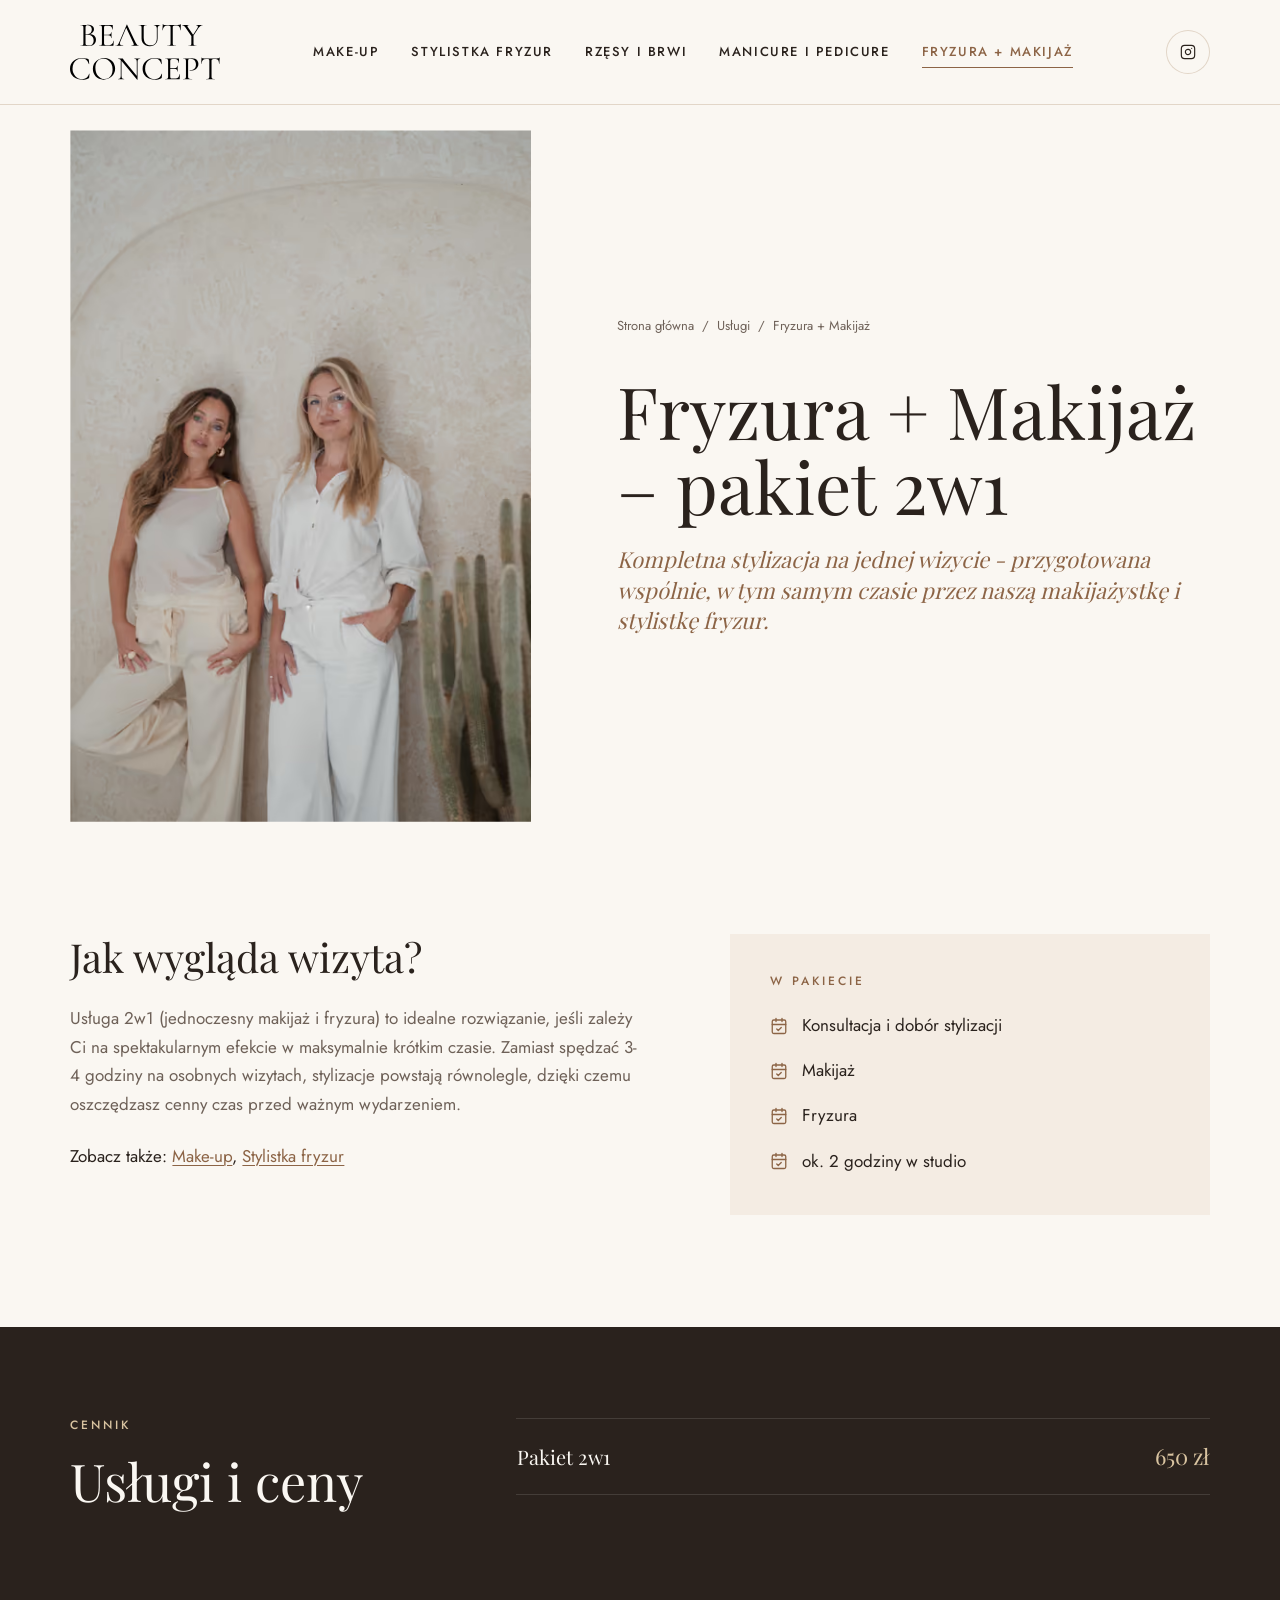
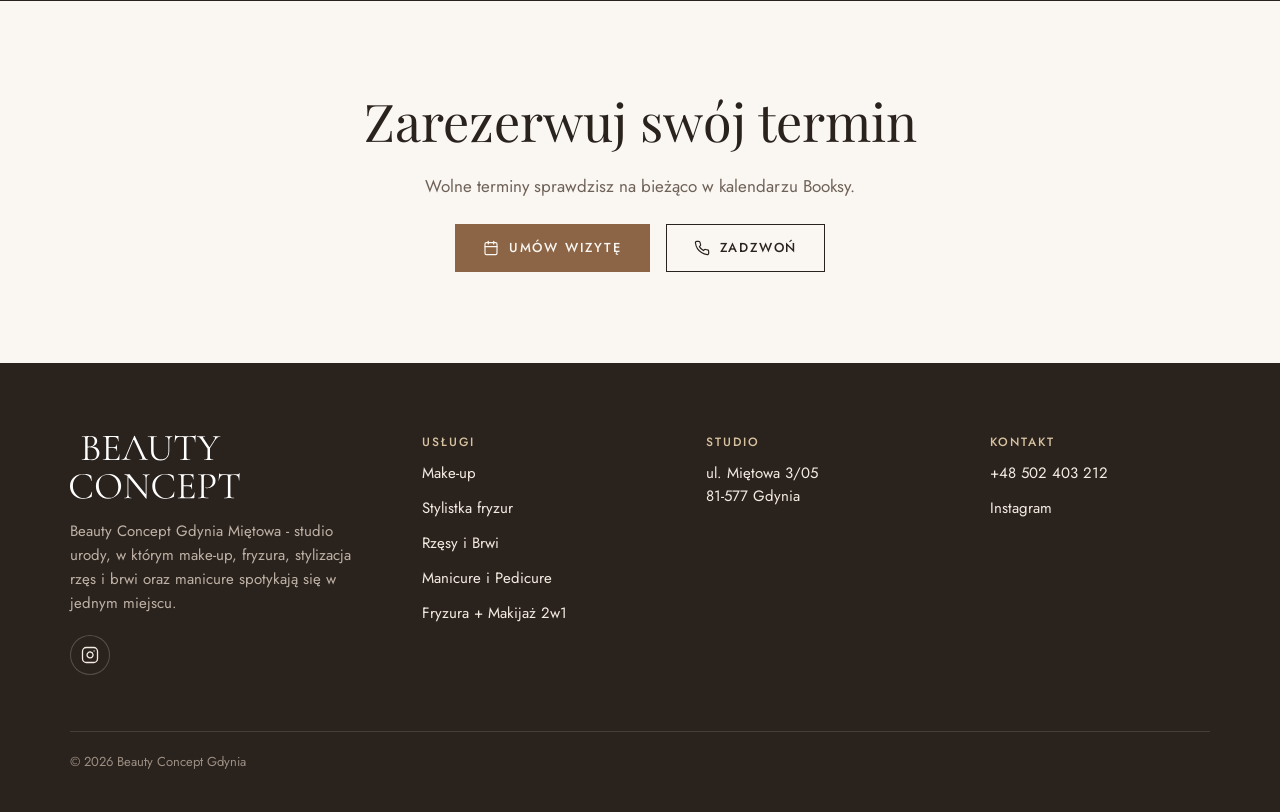
==== commit fec36edf: "Deploy 8d3c74e06e54a1a6d9f927c1f46eef6d8a8ccdb3 from agatasawickawebsite/beauty-concept-code" ====
--- a/2w1/index.html
+++ b/2w1/index.html
@@ -17,4 +17,4 @@
         translate: none !important;
       }
     }
-  </style></noscript><script type="module" src="/_astro/Header.astro_astro_type_script_index_0_lang.DxtButLg.js"></script><main id="main" tabindex="-1"><section class="hero" data-astro-cid-5yimemiz><div class="container hero__inner" data-astro-cid-5yimemiz><div class="hero__text" data-astro-cid-5yimemiz><nav class="breadcrumbs" aria-label="Ścieżka nawigacji" data-astro-cid-vx4iavld><ol data-astro-cid-vx4iavld><li data-astro-cid-vx4iavld><a href="/" data-astro-cid-vx4iavld>Strona główna</a></li><li data-astro-cid-vx4iavld><a href="/#uslugi" data-astro-cid-vx4iavld>Usługi</a></li><li data-astro-cid-vx4iavld><span aria-current="page" data-astro-cid-vx4iavld>Fryzura + Makijaż</span></li></ol></nav><h1 class="hero__title" data-astro-cid-5yimemiz>Fryzura + Makijaż – pakiet 2w1</h1><p class="hero__lead" data-astro-cid-5yimemiz>Kompletna stylizacja na jednej wizycie - przygotowana wspólnie, w tym samym czasie przez naszą makijażystkę i stylistkę fryzur.</p></div><div class="hero__image" data-reveal="curtain" data-morph-hero data-astro-cid-5yimemiz><picture><source srcset="/_astro/combo.B3HgoPNg_Z1VQJM2.avif 480w, /_astro/combo.B3HgoPNg_Z1q590f.avif 768w, /_astro/combo.B3HgoPNg_axAbz.avif 1120w" type="image/avif" sizes="(min-width: 900px) min(36vw, 32rem), (min-width: 40rem) 60svh, 100vw"><source srcset="/_astro/combo.B3HgoPNg_ZIk5nP.webp 480w, /_astro/combo.B3HgoPNg_Q7myj.webp 768w, /_astro/combo.B3HgoPNg_ZgRnHe.webp 1120w" type="image/webp" sizes="(min-width: 900px) min(36vw, 32rem), (min-width: 40rem) 60svh, 100vw"><img src="/_astro/combo.B3HgoPNg_ZjuTHR.jpg" srcset="/_astro/combo.B3HgoPNg_1kHPmz.jpg 480w, /_astro/combo.B3HgoPNg_Z1bXEu8.jpg 768w, /_astro/combo.B3HgoPNg_2fDrbc.jpg 1120w" alt="Dwie kobiety w jasnych stylizacjach na tle kremowej ściany studia" sizes="(min-width: 900px) min(36vw, 32rem), (min-width: 40rem) 60svh, 100vw" loading="eager" fetchpriority="high" decoding="sync" width="2400" height="3600"></picture></div></div></section><section class="about section" aria-labelledby="about-title" data-astro-cid-5yimemiz><div class="container about__inner" data-astro-cid-5yimemiz><div class="about__text" data-astro-cid-5yimemiz><h2 id="about-title" class="about__title" data-astro-cid-5yimemiz>Jak wygląda wizyta?</h2><div class="prose about__body" data-astro-cid-5yimemiz><p>Usługa 2w1 (jednoczesny makijaż i fryzura) to idealne rozwiązanie, jeśli zależy Ci na spektakularnym efekcie w maksymalnie krótkim czasie. Zamiast spędzać 3-4 godziny na osobnych wizytach, stylizacje powstają równolegle, dzięki czemu oszczędzasz cenny czas przed ważnym wydarzeniem.</p></div><p class="about__related" data-astro-cid-5yimemiz>Zobacz także: <a href="/make-up/" data-astro-cid-5yimemiz>Make-up</a>, <a href="/fryzjer/" data-astro-cid-5yimemiz>Stylistka fryzur</a></p></div><aside class="includes" aria-labelledby="includes-title" data-astro-cid-5yimemiz><h3 id="includes-title" class="eyebrow" data-astro-cid-5yimemiz>W pakiecie</h3><ul class="includes__list" data-astro-cid-5yimemiz><li data-astro-cid-5yimemiz><svg xmlns="http://www.w3.org/2000/svg" viewBox="0 0 24 24" fill="none" stroke="currentColor" stroke-width="1.75" stroke-linecap="round" stroke-linejoin="round" aria-hidden="true" focusable="false"><path d="M8 2v4"></path><path d="M16 2v4"></path><rect width="18" height="18" x="3" y="4" rx="2"></rect><path d="M3 10h18"></path><path d="m9 16 2 2 4-4"></path></svg><span data-astro-cid-5yimemiz>Konsultacja i dobór stylizacji</span></li><li data-astro-cid-5yimemiz><svg xmlns="http://www.w3.org/2000/svg" viewBox="0 0 24 24" fill="none" stroke="currentColor" stroke-width="1.75" stroke-linecap="round" stroke-linejoin="round" aria-hidden="true" focusable="false"><path d="M8 2v4"></path><path d="M16 2v4"></path><rect width="18" height="18" x="3" y="4" rx="2"></rect><path d="M3 10h18"></path><path d="m9 16 2 2 4-4"></path></svg><span data-astro-cid-5yimemiz>Makijaż</span></li><li data-astro-cid-5yimemiz><svg xmlns="http://www.w3.org/2000/svg" viewBox="0 0 24 24" fill="none" stroke="currentColor" stroke-width="1.75" stroke-linecap="round" stroke-linejoin="round" aria-hidden="true" focusable="false"><path d="M8 2v4"></path><path d="M16 2v4"></path><rect width="18" height="18" x="3" y="4" rx="2"></rect><path d="M3 10h18"></path><path d="m9 16 2 2 4-4"></path></svg><span data-astro-cid-5yimemiz>Fryzura</span></li><li data-astro-cid-5yimemiz><svg xmlns="http://www.w3.org/2000/svg" viewBox="0 0 24 24" fill="none" stroke="currentColor" stroke-width="1.75" stroke-linecap="round" stroke-linejoin="round" aria-hidden="true" focusable="false"><path d="M8 2v4"></path><path d="M16 2v4"></path><rect width="18" height="18" x="3" y="4" rx="2"></rect><path d="M3 10h18"></path><path d="m9 16 2 2 4-4"></path></svg><span data-astro-cid-5yimemiz>ok. 2,5 godziny w studio</span></li></ul></aside></div></section><section id="cennik" class="price section--dark" aria-labelledby="cennik-heading" data-astro-cid-4c6fl6iw><div class="container price__inner" data-astro-cid-4c6fl6iw><header class="price__head" data-astro-cid-4c6fl6iw><p class="eyebrow" data-astro-cid-4c6fl6iw>Cennik</p><h2 id="cennik-heading" class="price__title" data-astro-cid-4c6fl6iw>Usługi i ceny</h2></header><table class="price-list price__table" data-astro-cid-yexifyue><caption class="sr-only" data-astro-cid-yexifyue>Cennik – Fryzura + Makijaż – pakiet 2w1</caption><tbody data-reveal-group data-reveal-stagger="50" data-reveal-stagger-mobile="40" data-astro-cid-yexifyue><tr class="price-list__row" data-reveal data-astro-cid-yexifyue><th scope="row" data-astro-cid-yexifyue><span class="price-list__name" data-astro-cid-yexifyue>Pakiet 2w1</span></th><td class="price-list__price" data-astro-cid-yexifyue>650 zł</td></tr></tbody></table></div></section><section class="cta section--md" aria-labelledby="cta-title" data-booking-zone data-astro-cid-uflhlmzj><div class="container cta__inner" data-astro-cid-uflhlmzj><h2 id="cta-title" class="cta__title" data-astro-cid-uflhlmzj>Zarezerwuj swój termin</h2><p class="cta__body" data-astro-cid-uflhlmzj>Wolne terminy sprawdzisz na bieżąco w kalendarzu Booksy.</p><div class="cta__buttons" data-astro-cid-uflhlmzj><a class="btn btn--primary" href="https://booksy.com/pl-pl/214831_agata-sawicka-makeup-artist_makijaz_21029_gdynia#ba_s=seo" target="_blank" rel="noopener noreferrer" data-astro-cid-uflhlmzj><svg xmlns="http://www.w3.org/2000/svg" viewBox="0 0 24 24" fill="none" stroke="currentColor" stroke-width="1.75" stroke-linecap="round" stroke-linejoin="round" aria-hidden="true" focusable="false"><path d="M8 2v4"></path><path d="M16 2v4"></path><rect width="18" height="18" x="3" y="4" rx="2"></rect><path d="M3 10h18"></path></svg><span data-astro-cid-uflhlmzj>Umów wizytę</span><span class="sr-only" data-astro-cid-uflhlmzj>(otwiera się w nowej karcie)</span></a><a class="btn btn--outline" href="tel:+48502403212" data-astro-cid-uflhlmzj><svg xmlns="http://www.w3.org/2000/svg" viewBox="0 0 24 24" fill="none" stroke="currentColor" stroke-width="1.75" stroke-linecap="round" stroke-linejoin="round" aria-hidden="true" focusable="false"><path d="M22 16.92v3a2 2 0 0 1-2.18 2 19.79 19.79 0 0 1-8.63-3.07 19.5 19.5 0 0 1-6-6 19.79 19.79 0 0 1-3.07-8.67A2 2 0 0 1 4.11 2h3a2 2 0 0 1 2 1.72c.127.96.361 1.903.7 2.81a2 2 0 0 1-.45 2.11L8.09 9.91a16 16 0 0 0 6 6l1.27-1.27a2 2 0 0 1 2.11-.45c.907.339 1.85.573 2.81.7A2 2 0 0 1 22 16.92z"></path></svg><span data-astro-cid-uflhlmzj>Zadzwoń</span></a></div></div></section></main><footer class="site-footer" data-astro-cid-jo6i4kqk><div class="site-footer__inner" data-astro-cid-jo6i4kqk><div class="site-footer__top" data-astro-cid-jo6i4kqk><div class="site-footer__brand" data-astro-cid-jo6i4kqk><a href="/" class="site-footer__logo" data-astro-cid-jo6i4kqk><img src="/_astro/logo-light.Bao10LRK.svg" alt="Beauty Concept" width="170" loading="lazy" decoding="async"></a><p class="site-footer__tagline" data-astro-cid-jo6i4kqk>Beauty Concept Gdynia Miętowa - studio urody, w którym make-up, fryzura, stylizacja rzęs i brwi oraz manicure spotykają się w jednym miejscu.</p><ul class="socials socials--on-dark" data-astro-cid-y2qsmizv><li data-astro-cid-y2qsmizv><a href="https://instagram.com/beautyconcept.gdynia" target="_blank" rel="noopener noreferrer" aria-label="Instagram (otwiera się w nowej karcie)" data-astro-cid-y2qsmizv><svg xmlns="http://www.w3.org/2000/svg" viewBox="0 0 24 24" fill="none" stroke="currentColor" stroke-width="1.75" stroke-linecap="round" stroke-linejoin="round" aria-hidden="true" focusable="false"><rect width="20" height="20" x="2" y="2" rx="5" ry="5"></rect><path d="M16 11.37A4 4 0 1 1 12.63 8 4 4 0 0 1 16 11.37z"></path><line x1="17.5" x2="17.51" y1="6.5" y2="6.5"></line></svg></a></li></ul></div><nav class="site-footer__col" aria-labelledby="footer-services" data-astro-cid-jo6i4kqk><h2 id="footer-services" class="site-footer__heading" data-astro-cid-jo6i4kqk>Usługi</h2><ul data-astro-cid-jo6i4kqk><li data-astro-cid-jo6i4kqk><a href="/make-up/" data-astro-cid-jo6i4kqk>Make-up</a></li><li data-astro-cid-jo6i4kqk><a href="/fryzjer/" data-astro-cid-jo6i4kqk>Stylistka fryzur</a></li><li data-astro-cid-jo6i4kqk><a href="/rzesy-i-brwi/" data-astro-cid-jo6i4kqk>Rzęsy i Brwi</a></li><li data-astro-cid-jo6i4kqk><a href="/manicure-i-pedicure/" data-astro-cid-jo6i4kqk>Manicure i Pedicure</a></li><li data-astro-cid-jo6i4kqk><a href="/2w1/" data-astro-cid-jo6i4kqk>Fryzura + Makijaż 2w1</a></li></ul></nav><div class="site-footer__col" data-astro-cid-jo6i4kqk><h2 class="site-footer__heading" data-astro-cid-jo6i4kqk>Studio</h2><address data-astro-cid-jo6i4kqk><a href="https://maps.app.goo.gl/DFVaFao4Vhz5gdvr6" target="_blank" rel="noopener noreferrer" data-astro-cid-jo6i4kqk>ul. Miętowa 3/05<br data-astro-cid-jo6i4kqk>81-577 Gdynia</a></address></div><div class="site-footer__col site-footer__col--contact" data-astro-cid-jo6i4kqk><h2 class="site-footer__heading" data-astro-cid-jo6i4kqk>Kontakt</h2><ul data-astro-cid-jo6i4kqk><li data-astro-cid-jo6i4kqk><a href="tel:+48502403212" data-astro-cid-jo6i4kqk>+48 502 403 212</a></li><li data-astro-cid-jo6i4kqk><a href="https://instagram.com/beautyconcept.gdynia" target="_blank" rel="noopener noreferrer" data-astro-cid-jo6i4kqk>Instagram</a></li></ul></div></div><div class="site-footer__bottom" data-astro-cid-jo6i4kqk><p data-astro-cid-jo6i4kqk>© 2026 Beauty Concept Gdynia</p></div></div></footer><div class="book-bar" data-book-bar inert data-astro-cid-uhv5q5dv><a class="btn btn--primary book-bar__btn" href="https://booksy.com/pl-pl/214831_agata-sawicka-makeup-artist_makijaz_21029_gdynia#ba_s=seo" target="_blank" rel="noopener noreferrer" data-astro-cid-uhv5q5dv><svg xmlns="http://www.w3.org/2000/svg" viewBox="0 0 24 24" fill="none" stroke="currentColor" stroke-width="1.75" stroke-linecap="round" stroke-linejoin="round" aria-hidden="true" focusable="false"><path d="M8 2v4"></path><path d="M16 2v4"></path><rect width="18" height="18" x="3" y="4" rx="2"></rect><path d="M3 10h18"></path></svg>Umów wizytę<span class="sr-only" data-astro-cid-uhv5q5dv> (otwiera się w nowej karcie)</span></a></div><script type="module" src="/_astro/BookingBar.astro_astro_type_script_index_0_lang.B8q7rHAC.js"></script><script type="module" src="/_astro/BaseLayout.astro_astro_type_script_index_0_lang.vEzO8vdu.js"></script></body></html>+  </style></noscript><script type="module" src="/_astro/Header.astro_astro_type_script_index_0_lang.DxtButLg.js"></script><main id="main" tabindex="-1"><section class="hero" data-astro-cid-5yimemiz><div class="container hero__inner" data-astro-cid-5yimemiz><div class="hero__text" data-astro-cid-5yimemiz><nav class="breadcrumbs" aria-label="Ścieżka nawigacji" data-astro-cid-vx4iavld><ol data-astro-cid-vx4iavld><li data-astro-cid-vx4iavld><a href="/" data-astro-cid-vx4iavld>Strona główna</a></li><li data-astro-cid-vx4iavld><a href="/#uslugi" data-astro-cid-vx4iavld>Usługi</a></li><li data-astro-cid-vx4iavld><span aria-current="page" data-astro-cid-vx4iavld>Fryzura + Makijaż</span></li></ol></nav><h1 class="hero__title" data-astro-cid-5yimemiz>Fryzura + Makijaż – pakiet 2w1</h1><p class="hero__lead" data-astro-cid-5yimemiz>Kompletna stylizacja na jednej wizycie - przygotowana wspólnie, w tym samym czasie przez naszą makijażystkę i stylistkę fryzur.</p></div><div class="hero__image" data-reveal="curtain" data-morph-hero data-astro-cid-5yimemiz><picture><source srcset="/_astro/combo.B3HgoPNg_Z1VQJM2.avif 480w, /_astro/combo.B3HgoPNg_Z1q590f.avif 768w, /_astro/combo.B3HgoPNg_axAbz.avif 1120w" type="image/avif" sizes="(min-width: 900px) min(36vw, 32rem), (min-width: 40rem) 60svh, 100vw"><source srcset="/_astro/combo.B3HgoPNg_ZIk5nP.webp 480w, /_astro/combo.B3HgoPNg_Q7myj.webp 768w, /_astro/combo.B3HgoPNg_ZgRnHe.webp 1120w" type="image/webp" sizes="(min-width: 900px) min(36vw, 32rem), (min-width: 40rem) 60svh, 100vw"><img src="/_astro/combo.B3HgoPNg_ZjuTHR.jpg" srcset="/_astro/combo.B3HgoPNg_1kHPmz.jpg 480w, /_astro/combo.B3HgoPNg_Z1bXEu8.jpg 768w, /_astro/combo.B3HgoPNg_2fDrbc.jpg 1120w" alt="Dwie kobiety w jasnych stylizacjach na tle kremowej ściany studia" sizes="(min-width: 900px) min(36vw, 32rem), (min-width: 40rem) 60svh, 100vw" loading="eager" fetchpriority="high" decoding="sync" width="2400" height="3600"></picture></div></div></section><section class="about section" aria-labelledby="about-title" data-astro-cid-5yimemiz><div class="container about__inner" data-astro-cid-5yimemiz><div class="about__text" data-astro-cid-5yimemiz><h2 id="about-title" class="about__title" data-astro-cid-5yimemiz>Jak wygląda wizyta?</h2><div class="prose about__body" data-astro-cid-5yimemiz><p>Usługa 2w1 (jednoczesny makijaż i fryzura) to idealne rozwiązanie, jeśli zależy Ci na spektakularnym efekcie w maksymalnie krótkim czasie. Zamiast spędzać 3-4 godziny na osobnych wizytach, stylizacje powstają równolegle, dzięki czemu oszczędzasz cenny czas przed ważnym wydarzeniem.</p></div><p class="about__related" data-astro-cid-5yimemiz>Zobacz także: <a href="/make-up/" data-astro-cid-5yimemiz>Make-up</a>, <a href="/fryzjer/" data-astro-cid-5yimemiz>Stylistka fryzur</a></p></div><aside class="includes" aria-labelledby="includes-title" data-astro-cid-5yimemiz><h3 id="includes-title" class="eyebrow" data-astro-cid-5yimemiz>W pakiecie</h3><ul class="includes__list" data-astro-cid-5yimemiz><li data-astro-cid-5yimemiz><svg xmlns="http://www.w3.org/2000/svg" viewBox="0 0 24 24" fill="none" stroke="currentColor" stroke-width="1.75" stroke-linecap="round" stroke-linejoin="round" aria-hidden="true" focusable="false"><path d="M8 2v4"></path><path d="M16 2v4"></path><rect width="18" height="18" x="3" y="4" rx="2"></rect><path d="M3 10h18"></path><path d="m9 16 2 2 4-4"></path></svg><span data-astro-cid-5yimemiz>Konsultacja i dobór stylizacji</span></li><li data-astro-cid-5yimemiz><svg xmlns="http://www.w3.org/2000/svg" viewBox="0 0 24 24" fill="none" stroke="currentColor" stroke-width="1.75" stroke-linecap="round" stroke-linejoin="round" aria-hidden="true" focusable="false"><path d="M8 2v4"></path><path d="M16 2v4"></path><rect width="18" height="18" x="3" y="4" rx="2"></rect><path d="M3 10h18"></path><path d="m9 16 2 2 4-4"></path></svg><span data-astro-cid-5yimemiz>Makijaż</span></li><li data-astro-cid-5yimemiz><svg xmlns="http://www.w3.org/2000/svg" viewBox="0 0 24 24" fill="none" stroke="currentColor" stroke-width="1.75" stroke-linecap="round" stroke-linejoin="round" aria-hidden="true" focusable="false"><path d="M8 2v4"></path><path d="M16 2v4"></path><rect width="18" height="18" x="3" y="4" rx="2"></rect><path d="M3 10h18"></path><path d="m9 16 2 2 4-4"></path></svg><span data-astro-cid-5yimemiz>Fryzura</span></li><li data-astro-cid-5yimemiz><svg xmlns="http://www.w3.org/2000/svg" viewBox="0 0 24 24" fill="none" stroke="currentColor" stroke-width="1.75" stroke-linecap="round" stroke-linejoin="round" aria-hidden="true" focusable="false"><path d="M8 2v4"></path><path d="M16 2v4"></path><rect width="18" height="18" x="3" y="4" rx="2"></rect><path d="M3 10h18"></path><path d="m9 16 2 2 4-4"></path></svg><span data-astro-cid-5yimemiz>ok. 2 godziny w studio</span></li></ul></aside></div></section><section id="cennik" class="price section--dark" aria-labelledby="cennik-heading" data-astro-cid-4c6fl6iw><div class="container price__inner" data-astro-cid-4c6fl6iw><header class="price__head" data-astro-cid-4c6fl6iw><p class="eyebrow" data-astro-cid-4c6fl6iw>Cennik</p><h2 id="cennik-heading" class="price__title" data-astro-cid-4c6fl6iw>Usługi i ceny</h2></header><table class="price-list price__table" data-astro-cid-yexifyue><caption class="sr-only" data-astro-cid-yexifyue>Cennik – Fryzura + Makijaż – pakiet 2w1</caption><tbody data-reveal-group data-reveal-stagger="50" data-reveal-stagger-mobile="40" data-astro-cid-yexifyue><tr class="price-list__row" data-reveal data-astro-cid-yexifyue><th scope="row" data-astro-cid-yexifyue><span class="price-list__name" data-astro-cid-yexifyue>Pakiet 2w1</span></th><td class="price-list__price" data-astro-cid-yexifyue>650 zł</td></tr></tbody></table></div></section><section class="cta section--md" aria-labelledby="cta-title" data-booking-zone data-astro-cid-uflhlmzj><div class="container cta__inner" data-astro-cid-uflhlmzj><h2 id="cta-title" class="cta__title" data-astro-cid-uflhlmzj>Zarezerwuj swój termin</h2><p class="cta__body" data-astro-cid-uflhlmzj>Wolne terminy sprawdzisz na bieżąco w kalendarzu Booksy.</p><div class="cta__buttons" data-astro-cid-uflhlmzj><a class="btn btn--primary" href="https://booksy.com/pl-pl/214831_agata-sawicka-makeup-artist_makijaz_21029_gdynia#ba_s=seo" target="_blank" rel="noopener noreferrer" data-astro-cid-uflhlmzj><svg xmlns="http://www.w3.org/2000/svg" viewBox="0 0 24 24" fill="none" stroke="currentColor" stroke-width="1.75" stroke-linecap="round" stroke-linejoin="round" aria-hidden="true" focusable="false"><path d="M8 2v4"></path><path d="M16 2v4"></path><rect width="18" height="18" x="3" y="4" rx="2"></rect><path d="M3 10h18"></path></svg><span data-astro-cid-uflhlmzj>Umów wizytę</span><span class="sr-only" data-astro-cid-uflhlmzj>(otwiera się w nowej karcie)</span></a><a class="btn btn--outline" href="tel:+48502403212" data-astro-cid-uflhlmzj><svg xmlns="http://www.w3.org/2000/svg" viewBox="0 0 24 24" fill="none" stroke="currentColor" stroke-width="1.75" stroke-linecap="round" stroke-linejoin="round" aria-hidden="true" focusable="false"><path d="M22 16.92v3a2 2 0 0 1-2.18 2 19.79 19.79 0 0 1-8.63-3.07 19.5 19.5 0 0 1-6-6 19.79 19.79 0 0 1-3.07-8.67A2 2 0 0 1 4.11 2h3a2 2 0 0 1 2 1.72c.127.96.361 1.903.7 2.81a2 2 0 0 1-.45 2.11L8.09 9.91a16 16 0 0 0 6 6l1.27-1.27a2 2 0 0 1 2.11-.45c.907.339 1.85.573 2.81.7A2 2 0 0 1 22 16.92z"></path></svg><span data-astro-cid-uflhlmzj>Zadzwoń</span></a></div></div></section></main><footer class="site-footer" data-astro-cid-jo6i4kqk><div class="site-footer__inner" data-astro-cid-jo6i4kqk><div class="site-footer__top" data-astro-cid-jo6i4kqk><div class="site-footer__brand" data-astro-cid-jo6i4kqk><a href="/" class="site-footer__logo" data-astro-cid-jo6i4kqk><img src="/_astro/logo-light.Bao10LRK.svg" alt="Beauty Concept" width="170" loading="lazy" decoding="async"></a><p class="site-footer__tagline" data-astro-cid-jo6i4kqk>Beauty Concept Gdynia Miętowa - studio urody, w którym make-up, fryzura, stylizacja rzęs i brwi oraz manicure spotykają się w jednym miejscu.</p><ul class="socials socials--on-dark" data-astro-cid-y2qsmizv><li data-astro-cid-y2qsmizv><a href="https://instagram.com/beautyconcept.gdynia" target="_blank" rel="noopener noreferrer" aria-label="Instagram (otwiera się w nowej karcie)" data-astro-cid-y2qsmizv><svg xmlns="http://www.w3.org/2000/svg" viewBox="0 0 24 24" fill="none" stroke="currentColor" stroke-width="1.75" stroke-linecap="round" stroke-linejoin="round" aria-hidden="true" focusable="false"><rect width="20" height="20" x="2" y="2" rx="5" ry="5"></rect><path d="M16 11.37A4 4 0 1 1 12.63 8 4 4 0 0 1 16 11.37z"></path><line x1="17.5" x2="17.51" y1="6.5" y2="6.5"></line></svg></a></li></ul></div><nav class="site-footer__col" aria-labelledby="footer-services" data-astro-cid-jo6i4kqk><h2 id="footer-services" class="site-footer__heading" data-astro-cid-jo6i4kqk>Usługi</h2><ul data-astro-cid-jo6i4kqk><li data-astro-cid-jo6i4kqk><a href="/make-up/" data-astro-cid-jo6i4kqk>Make-up</a></li><li data-astro-cid-jo6i4kqk><a href="/fryzjer/" data-astro-cid-jo6i4kqk>Stylistka fryzur</a></li><li data-astro-cid-jo6i4kqk><a href="/rzesy-i-brwi/" data-astro-cid-jo6i4kqk>Rzęsy i Brwi</a></li><li data-astro-cid-jo6i4kqk><a href="/manicure-i-pedicure/" data-astro-cid-jo6i4kqk>Manicure i Pedicure</a></li><li data-astro-cid-jo6i4kqk><a href="/2w1/" data-astro-cid-jo6i4kqk>Fryzura + Makijaż 2w1</a></li></ul></nav><div class="site-footer__col" data-astro-cid-jo6i4kqk><h2 class="site-footer__heading" data-astro-cid-jo6i4kqk>Studio</h2><address data-astro-cid-jo6i4kqk><a href="https://maps.app.goo.gl/DFVaFao4Vhz5gdvr6" target="_blank" rel="noopener noreferrer" data-astro-cid-jo6i4kqk>ul. Miętowa 3/05<br data-astro-cid-jo6i4kqk>81-577 Gdynia</a></address></div><div class="site-footer__col site-footer__col--contact" data-astro-cid-jo6i4kqk><h2 class="site-footer__heading" data-astro-cid-jo6i4kqk>Kontakt</h2><ul data-astro-cid-jo6i4kqk><li data-astro-cid-jo6i4kqk><a href="tel:+48502403212" data-astro-cid-jo6i4kqk>+48 502 403 212</a></li><li data-astro-cid-jo6i4kqk><a href="https://instagram.com/beautyconcept.gdynia" target="_blank" rel="noopener noreferrer" data-astro-cid-jo6i4kqk>Instagram</a></li></ul></div></div><div class="site-footer__bottom" data-astro-cid-jo6i4kqk><p data-astro-cid-jo6i4kqk>© 2026 Beauty Concept Gdynia</p></div></div></footer><div class="book-bar" data-book-bar inert data-astro-cid-uhv5q5dv><a class="btn btn--primary book-bar__btn" href="https://booksy.com/pl-pl/214831_agata-sawicka-makeup-artist_makijaz_21029_gdynia#ba_s=seo" target="_blank" rel="noopener noreferrer" data-astro-cid-uhv5q5dv><svg xmlns="http://www.w3.org/2000/svg" viewBox="0 0 24 24" fill="none" stroke="currentColor" stroke-width="1.75" stroke-linecap="round" stroke-linejoin="round" aria-hidden="true" focusable="false"><path d="M8 2v4"></path><path d="M16 2v4"></path><rect width="18" height="18" x="3" y="4" rx="2"></rect><path d="M3 10h18"></path></svg>Umów wizytę<span class="sr-only" data-astro-cid-uhv5q5dv> (otwiera się w nowej karcie)</span></a></div><script type="module" src="/_astro/BookingBar.astro_astro_type_script_index_0_lang.B8q7rHAC.js"></script><script type="module" src="/_astro/BaseLayout.astro_astro_type_script_index_0_lang.vEzO8vdu.js"></script></body></html>
